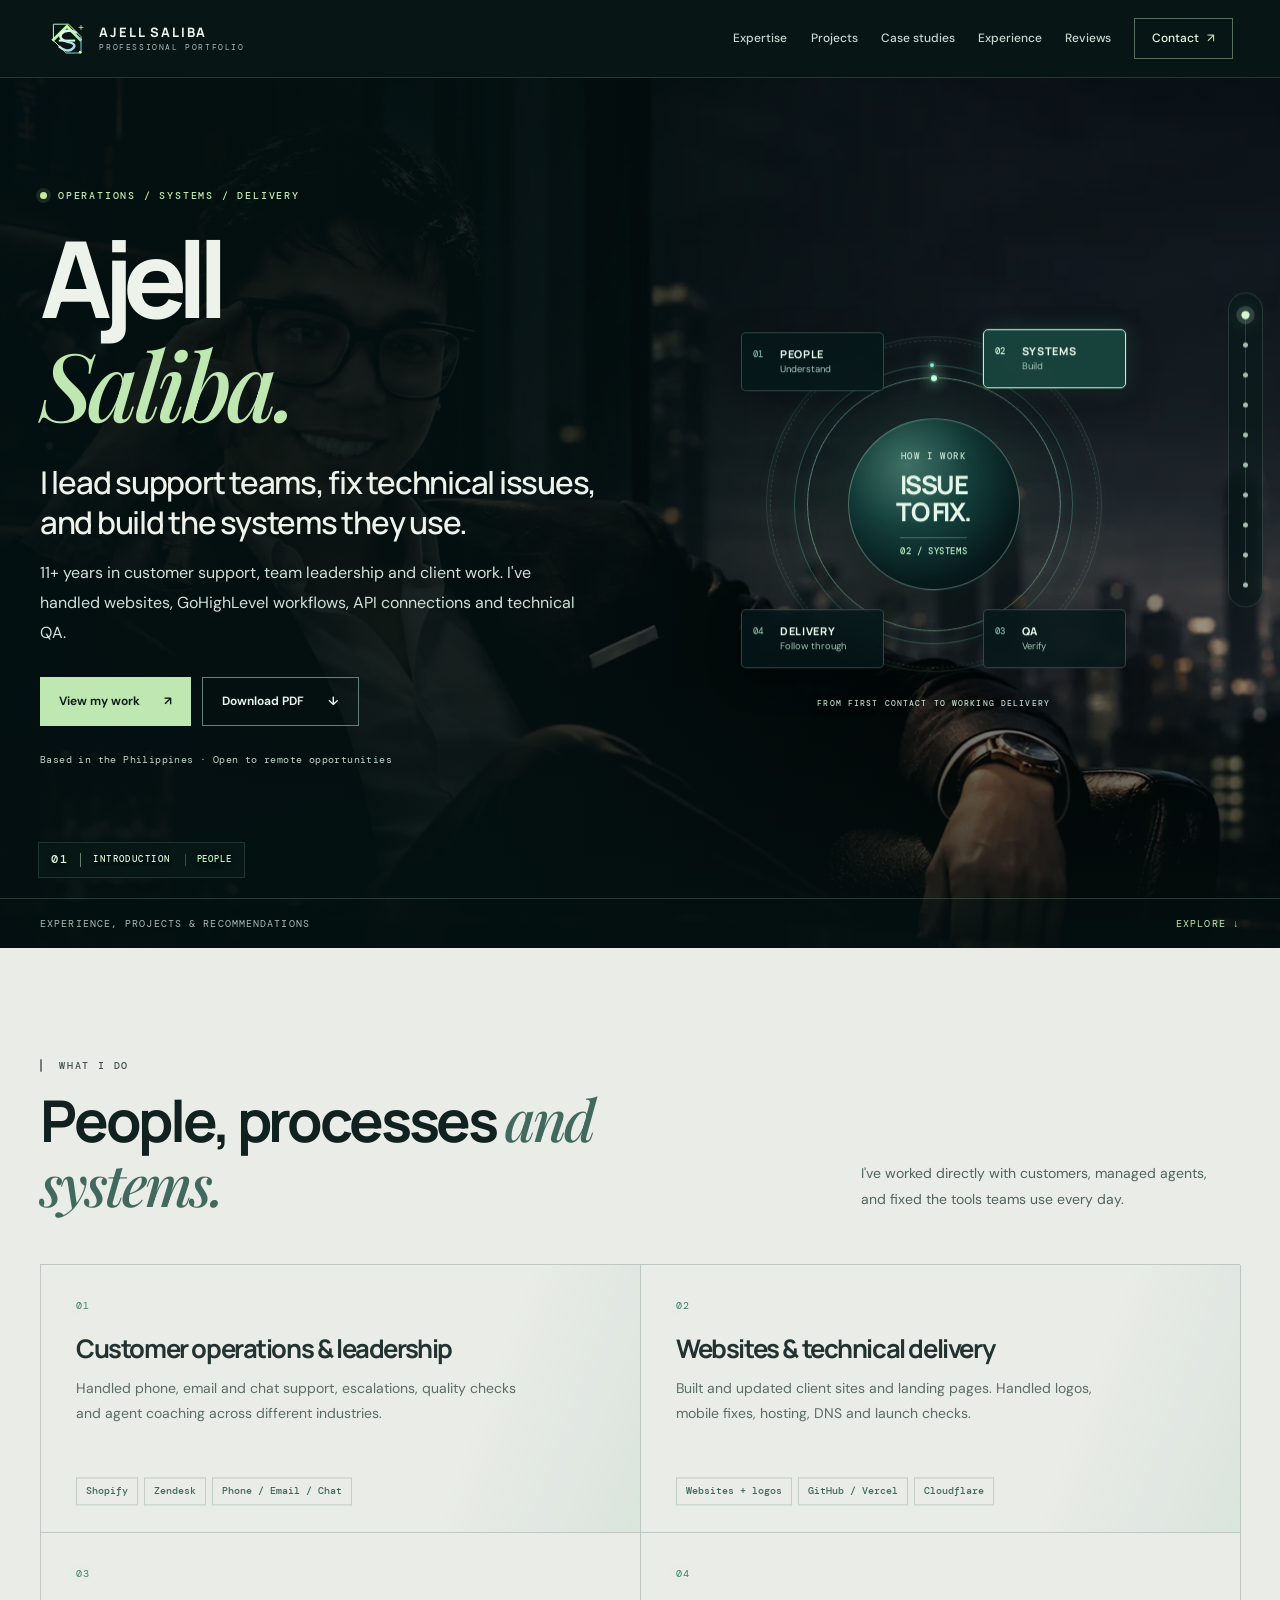
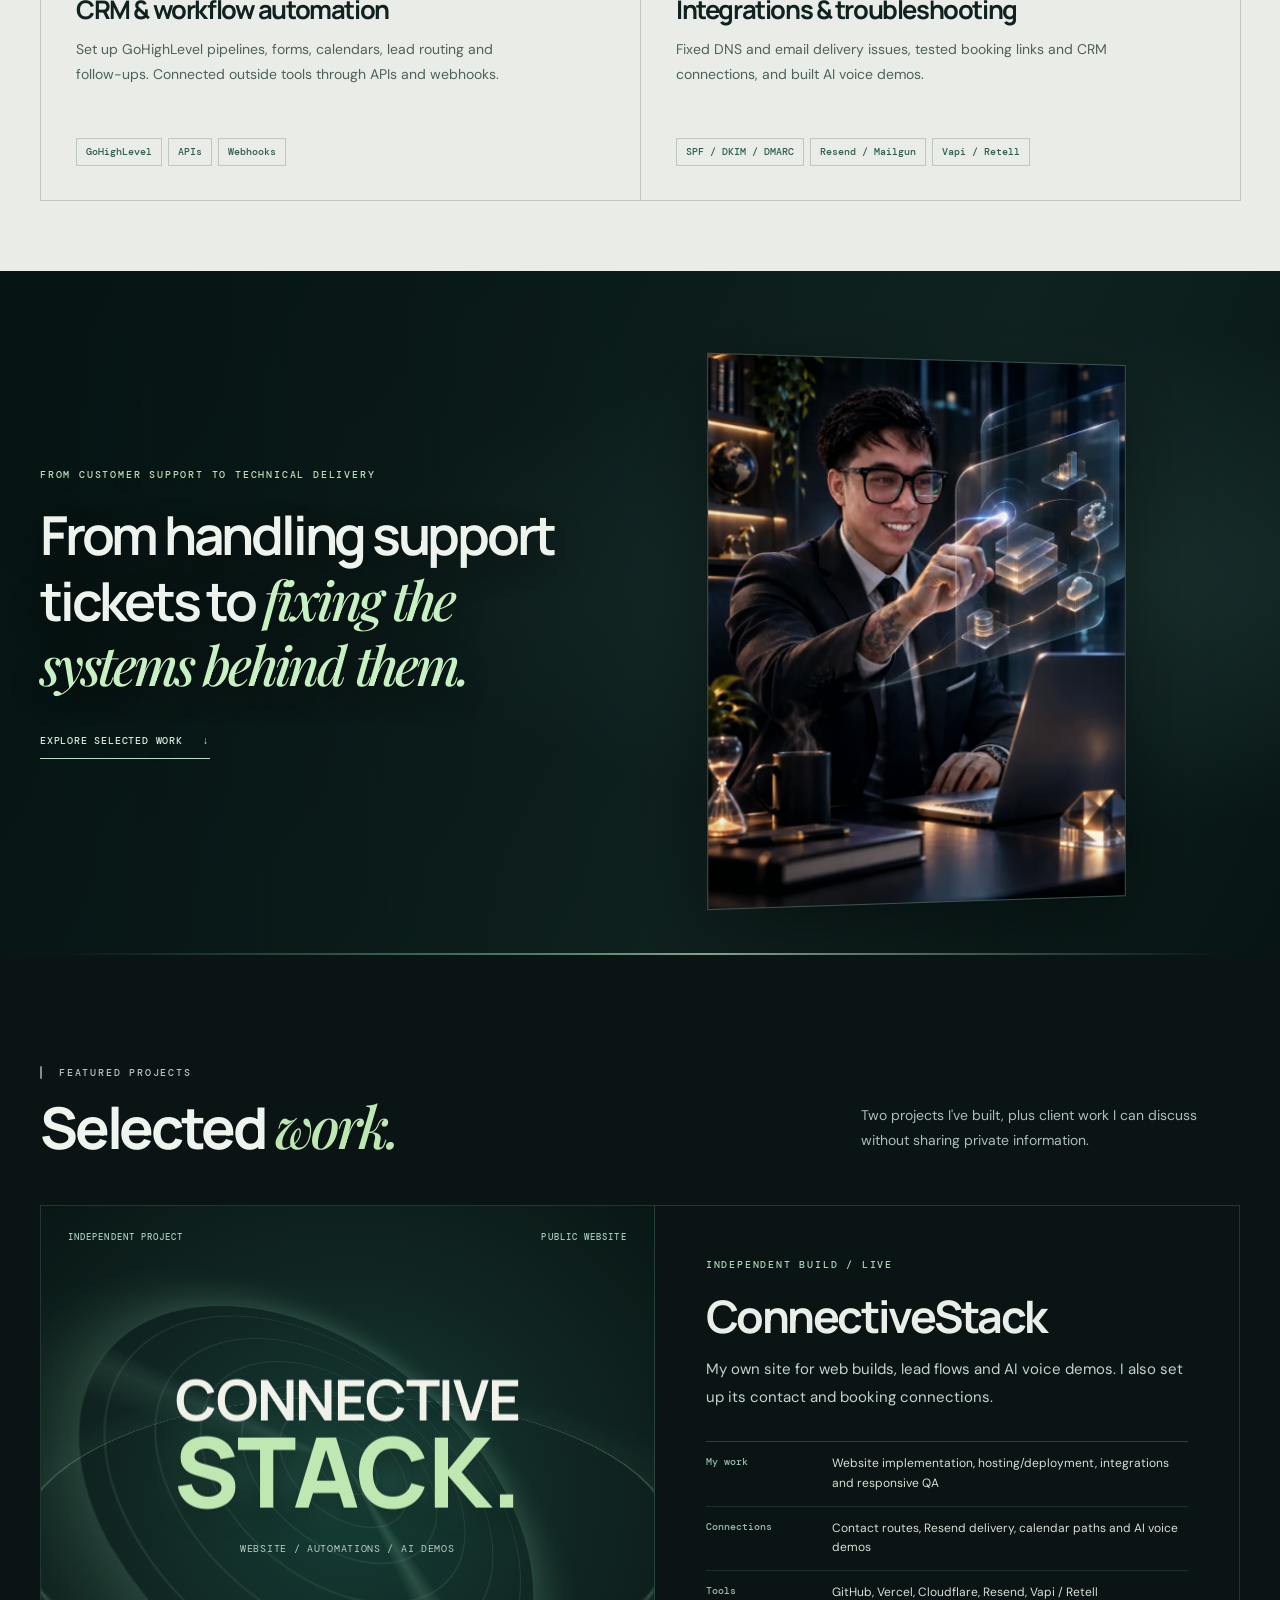
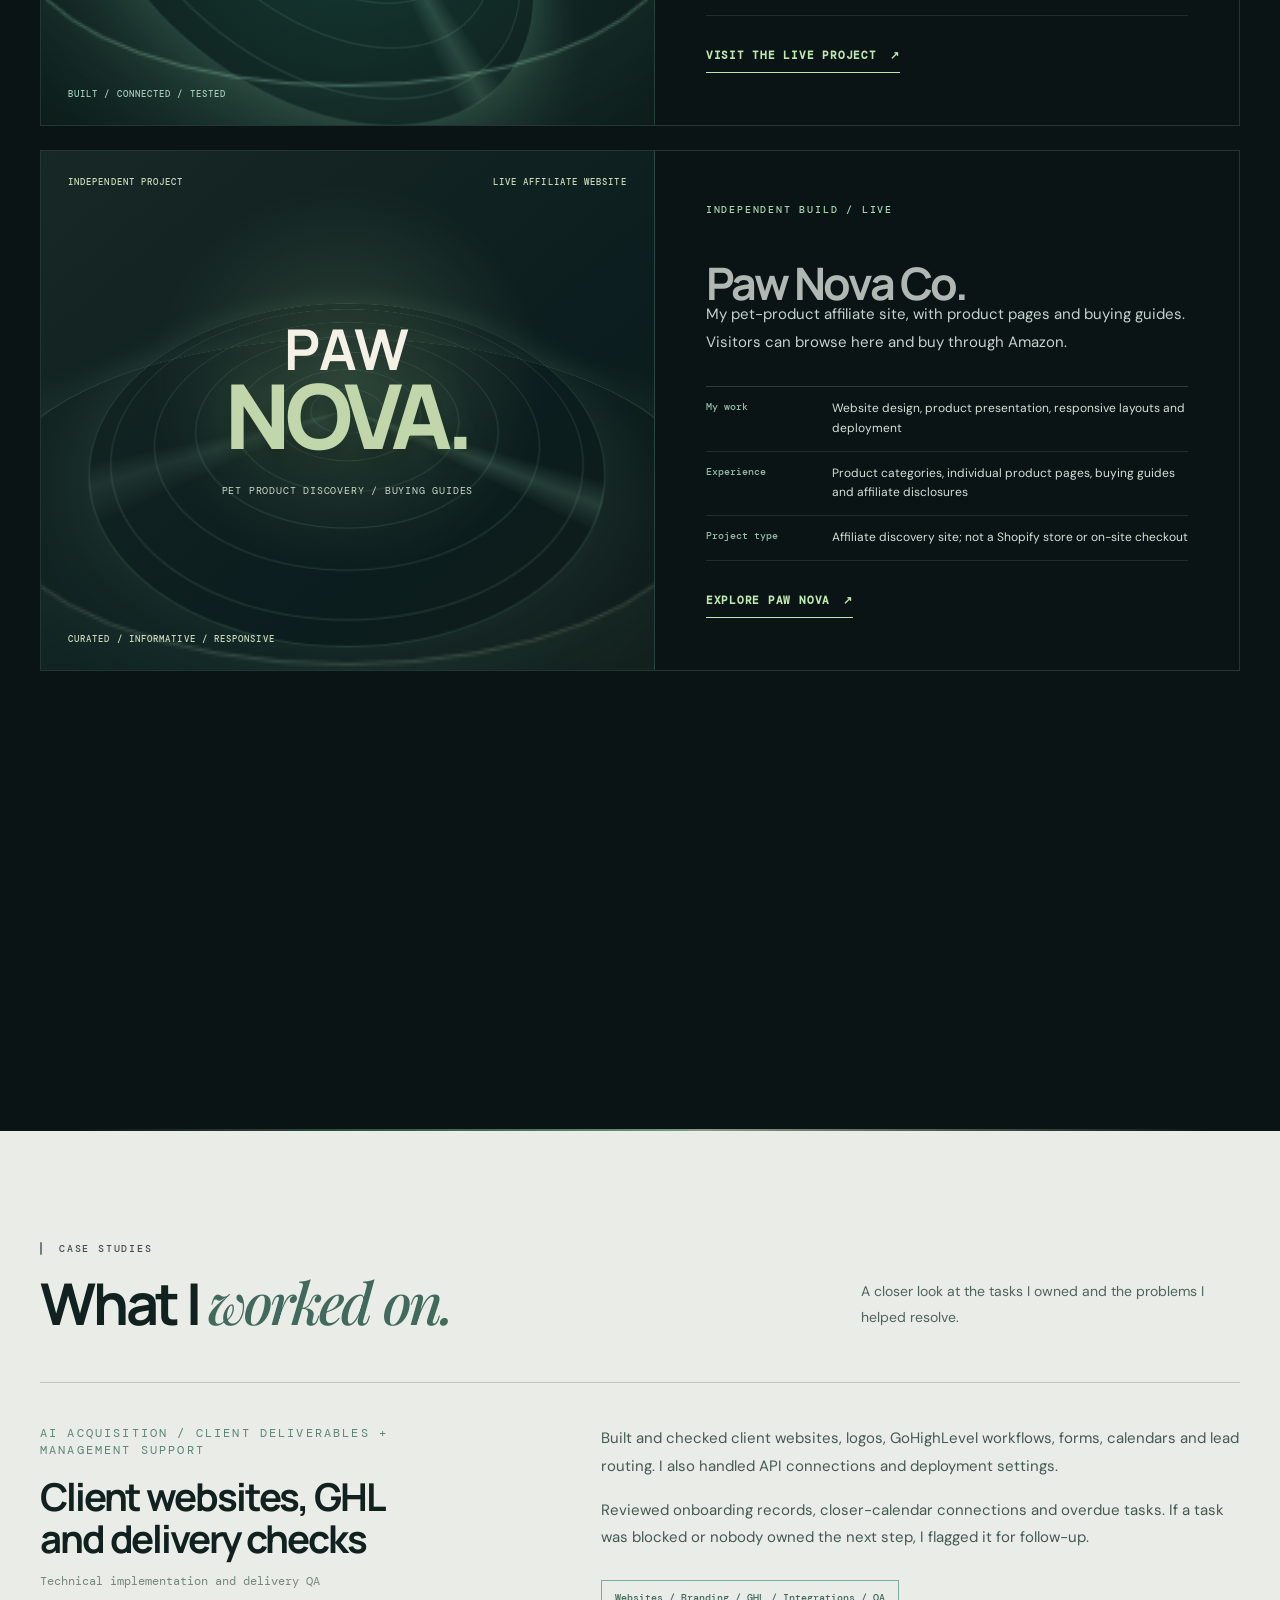
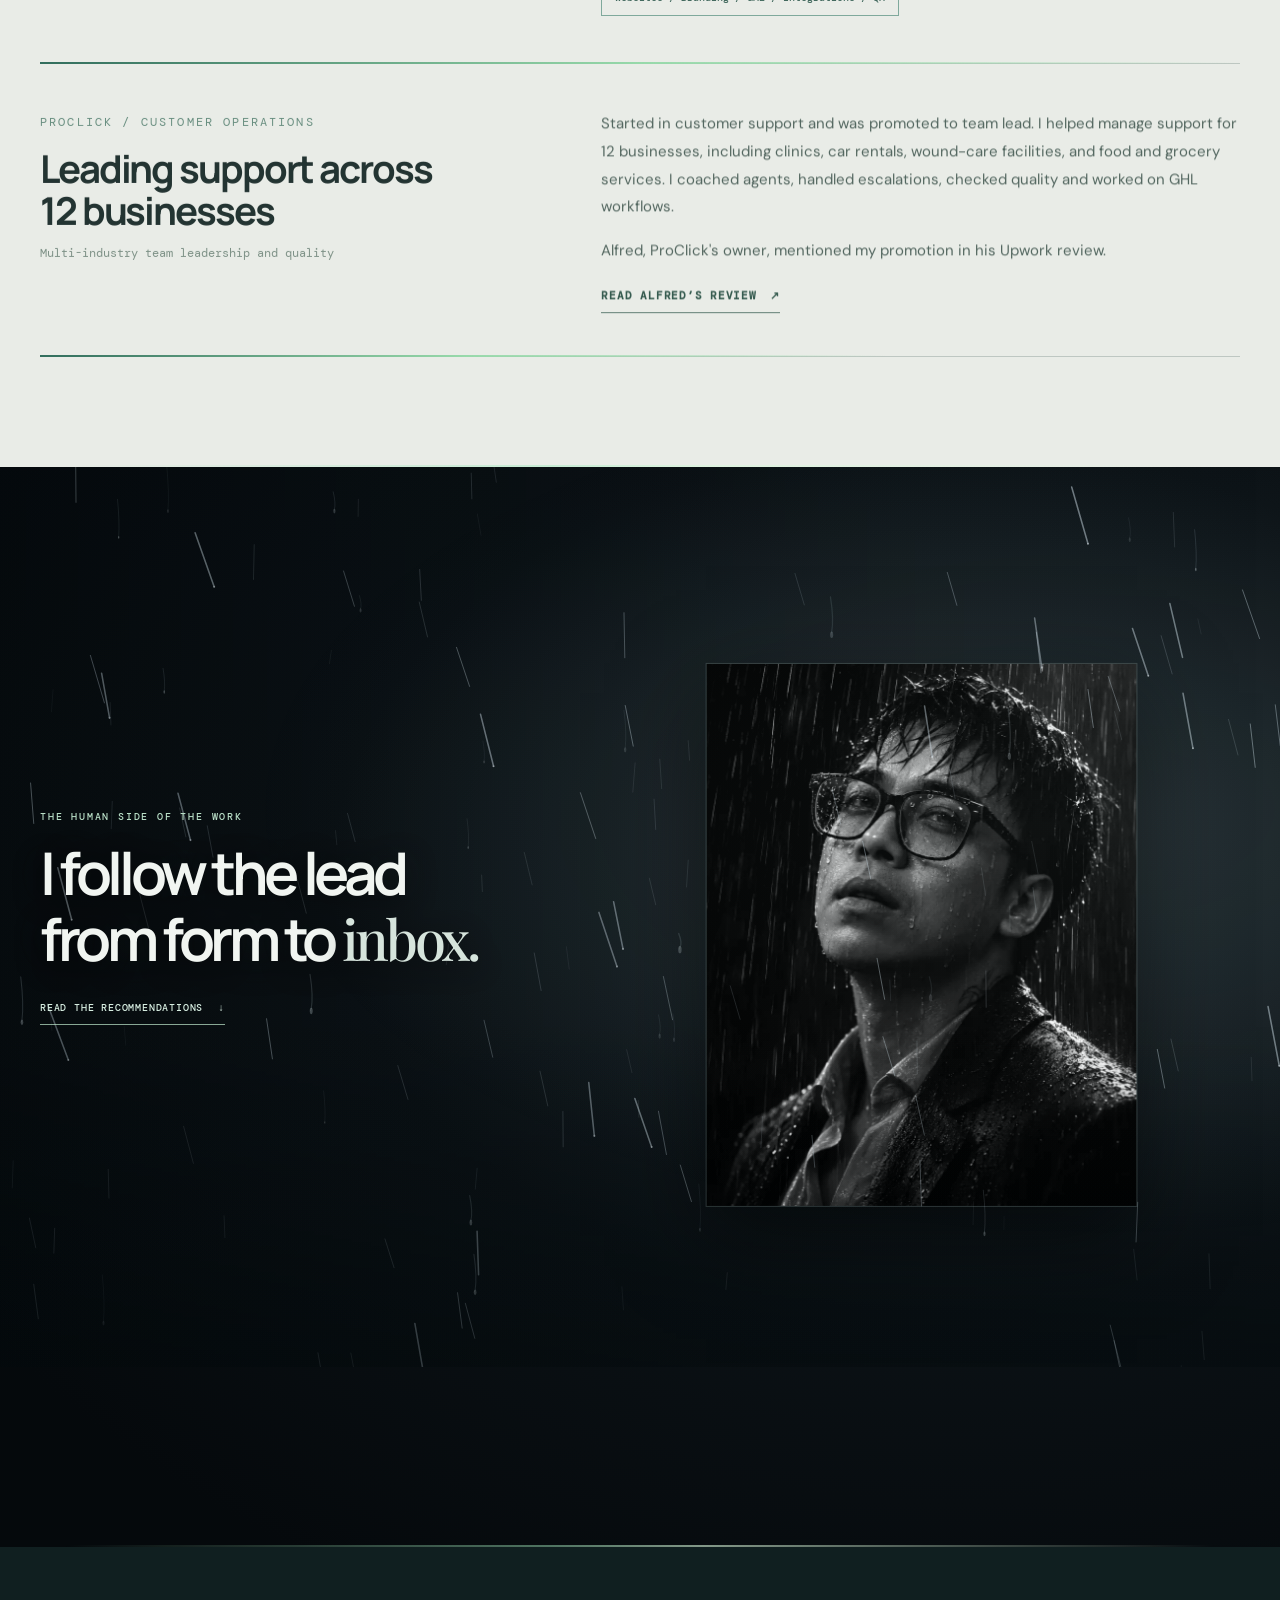
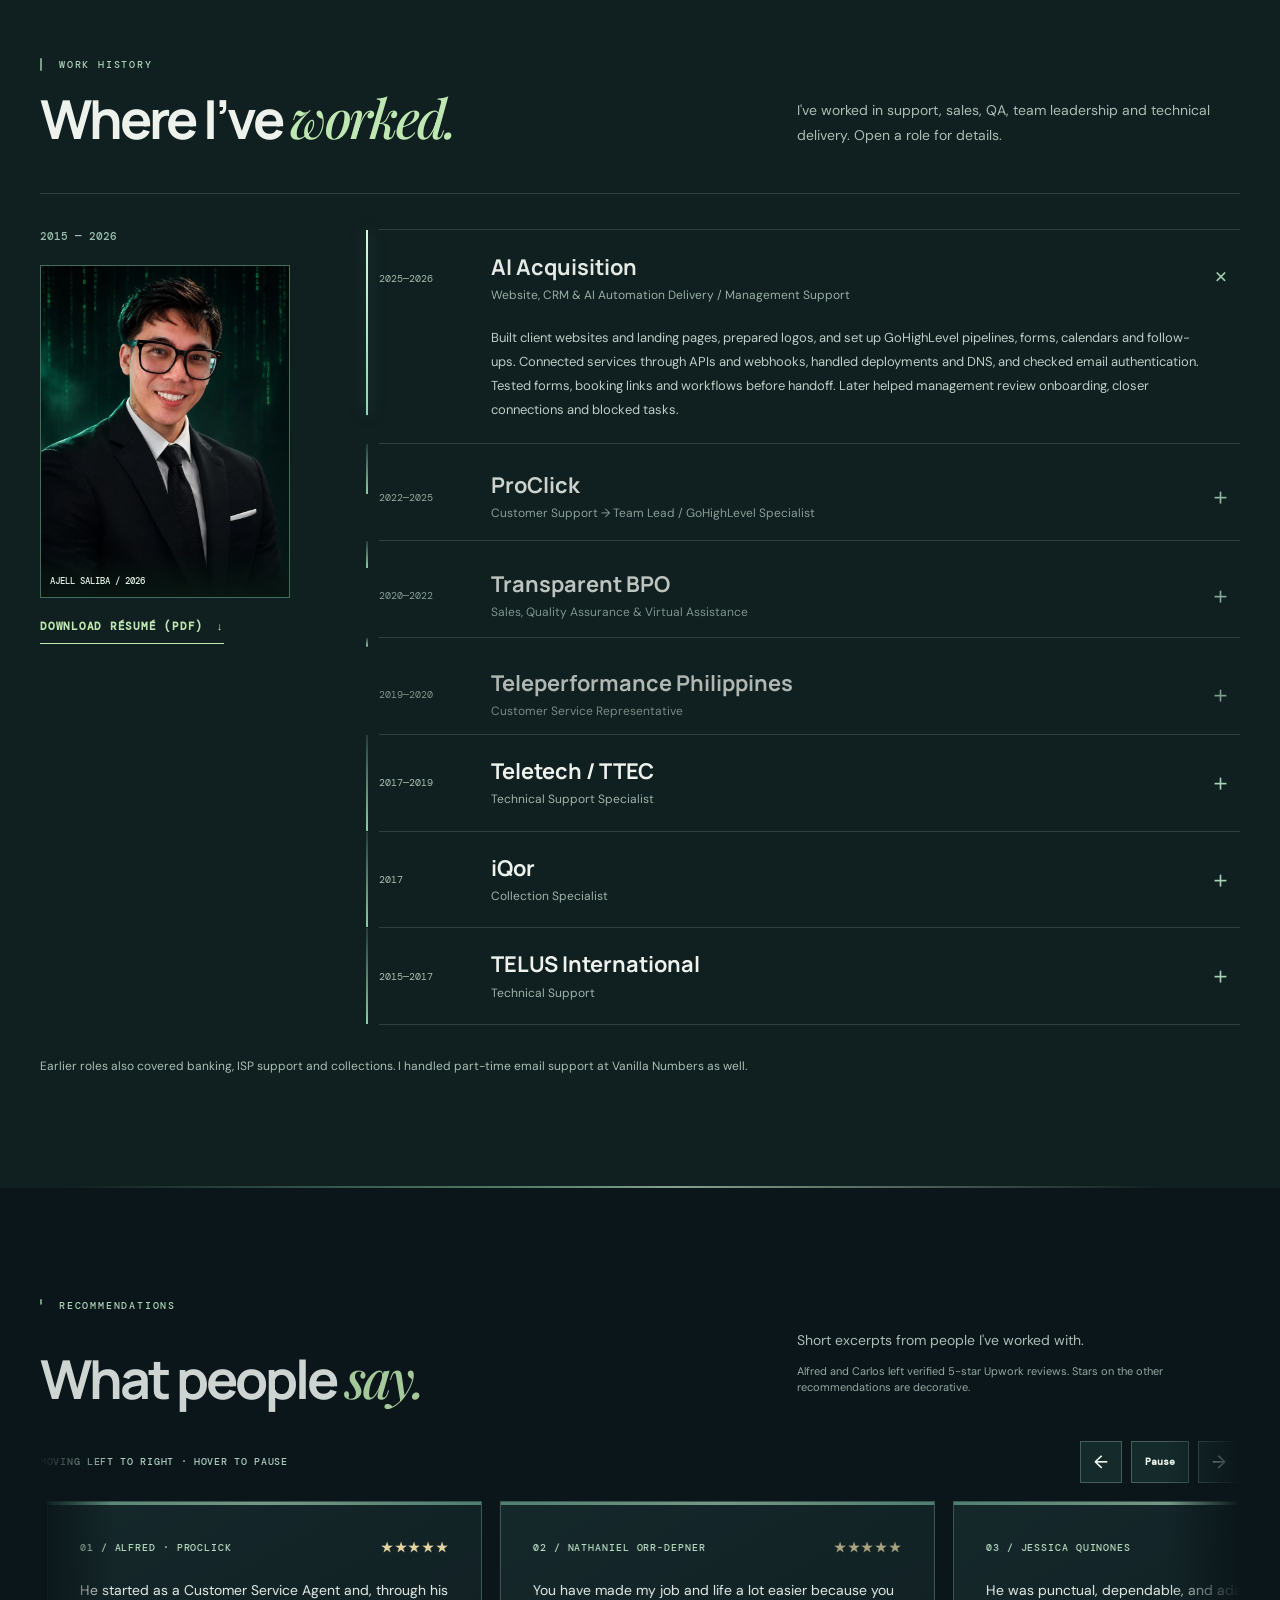
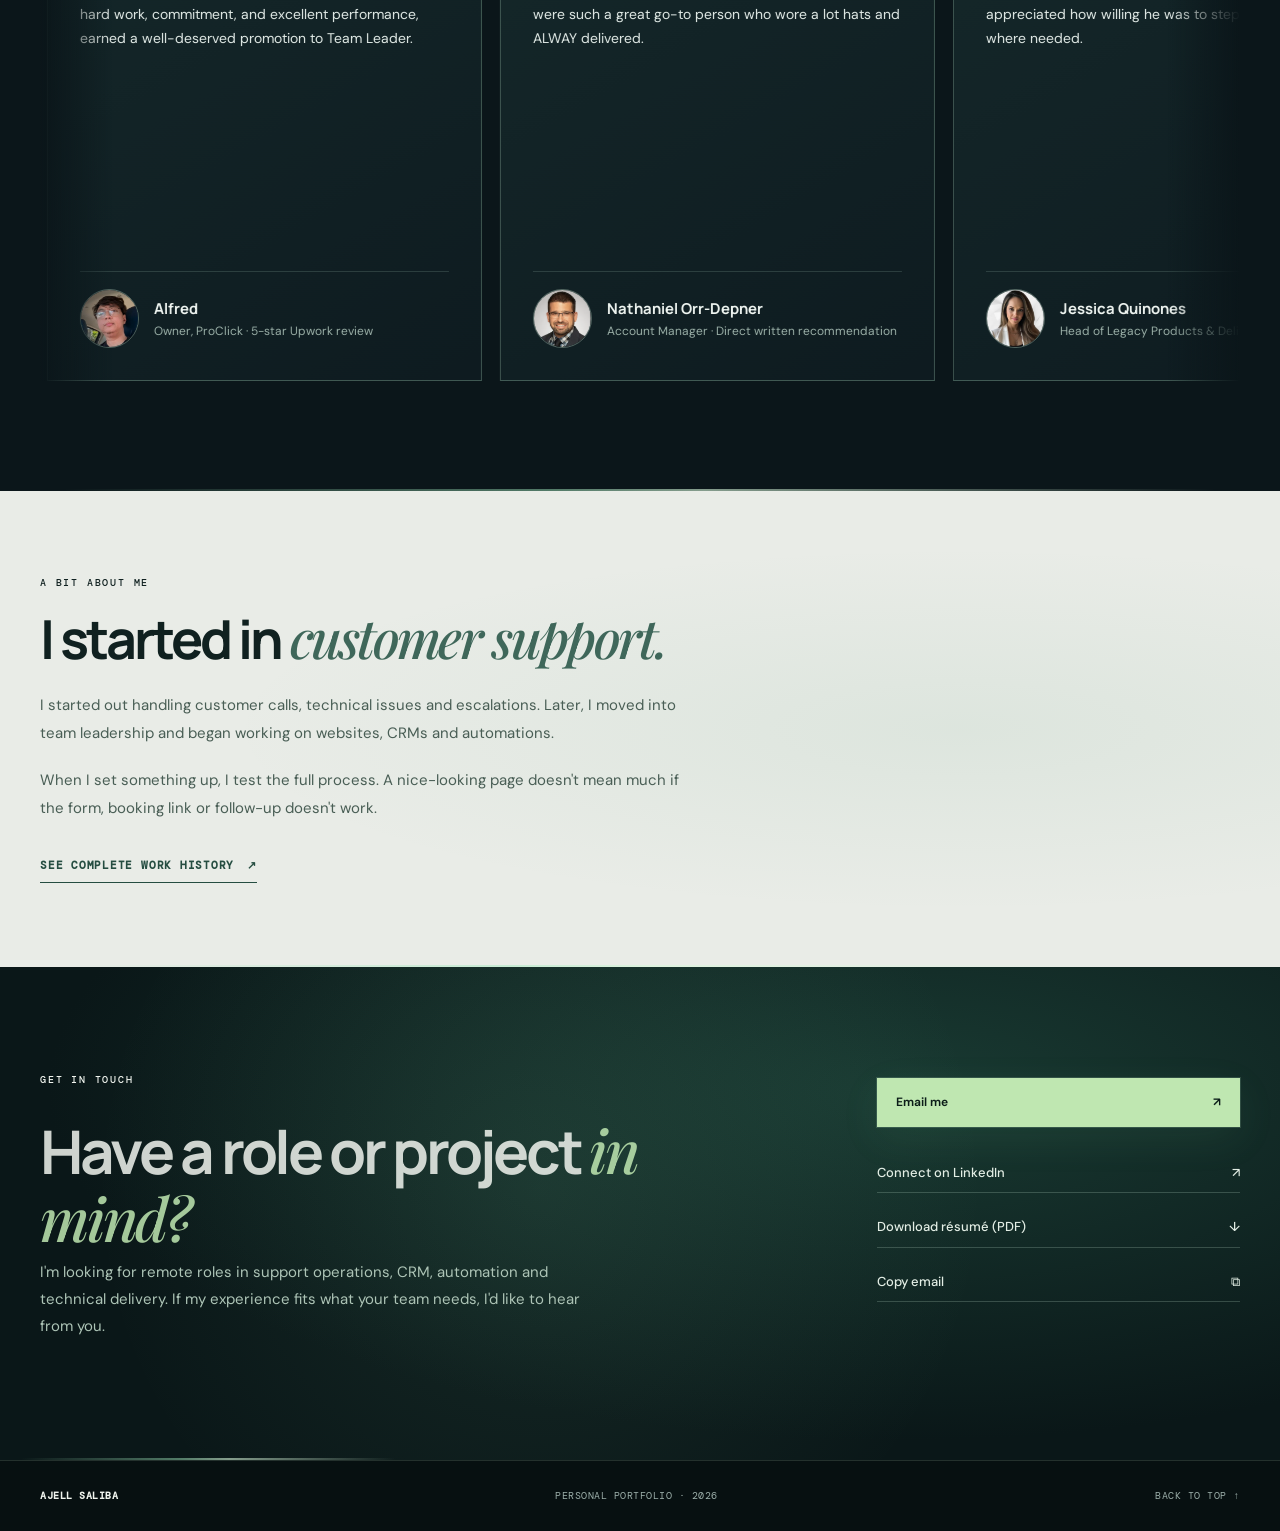
==== index.html @ 24c8ac58 "Mark natural copy update for Cloudflare build verification" ====
<!doctype html>
<html lang="en">
<head>
<meta charset="utf-8">
<meta name="viewport" content="width=device-width,initial-scale=1">
<meta name="theme-color" content="#0a1515">
<meta name="description" content="Ajell Saliba's portfolio: client website and logo deliverables, GoHighLevel workflows, API integrations, technical operations, QA, and support leadership.">
<meta name="author" content="Ajell Saliba">
<meta name="site-release" content="ajell-professional-v36-natural-copy-20261124">
<meta property="og:type" content="website">
<meta property="og:title" content="Ajell Saliba | Operations, Systems & Technical Delivery">
<meta property="og:description" content="Professional work in customer operations, website implementation, CRM integrations and technical delivery.">
<meta property="og:image" content="https://ajellsaliba.services/assets/hero-city.webp">
<meta property="og:url" content="https://ajellsaliba.services/">
<meta name="twitter:card" content="summary_large_image">
<link rel="canonical" href="https://ajellsaliba.services/">
<link rel="icon" href="assets/favicon.svg" type="image/svg+xml">
<link rel="preconnect" href="https://fonts.googleapis.com">
<link rel="preconnect" href="https://fonts.gstatic.com" crossorigin>
<link rel="stylesheet" href="https://fonts.googleapis.com/css2?family=DM+Mono:wght@400;500&family=DM+Sans:wght@400;500;600;700&family=Manrope:wght@400;500;600;700;800&family=Playfair+Display:ital,wght@0,500;0,600;1,500;1,600&display=swap">
<link rel="preload" href="assets/hero-city.webp" as="image" type="image/webp">
<link rel="stylesheet" href="styles-professional-v27.css?v=28">
<link rel="stylesheet" href="cinematic-v29.css?v=31">
<link rel="stylesheet" href="responsive-fidelity-v30.css?v=32">
<link rel="stylesheet" href="scroll-narrative-v33.css?v=34">
<link rel="stylesheet" href="feedback-carousel-v35.css?v=35">
<link rel="stylesheet" href="pawnova-project.css?v=1">
<script src="script-professional-v27.js" defer></script>
<script src="cinematic-v29.js?v=31" defer></script>
<script src="scroll-narrative-v33.js?v=34" defer></script>
<script src="feedback-carousel-v35.js?v=35" defer></script>
<title>Ajell Saliba | Professional Portfolio</title>
</head>
<body>
<a class="skip-link" href="#main">Skip to main content</a>
<header class="site-header" id="top">
  <a class="brand" href="#top" aria-label="Ajell Saliba, back to top"><img src="assets/ajell-mark.svg" width="40" height="40" alt=""><span><strong>AJELL SALIBA</strong><small>PROFESSIONAL PORTFOLIO</small></span></a>
  <nav class="desktop-nav" aria-label="Main navigation"><a href="#expertise">Expertise</a><a href="#selected-work">Projects</a><a href="#case-studies">Case studies</a><a href="#experience">Experience</a><a href="#voices">Reviews</a><a href="#contact" class="nav-contact">Contact <span aria-hidden="true">↗</span></a></nav>
  <button class="menu-toggle" id="menuToggle" type="button" aria-expanded="false" aria-controls="mobileMenu" aria-label="Open navigation"><span></span><span></span></button>
</header>
<nav class="mobile-menu" id="mobileMenu" aria-label="Mobile navigation" hidden><a href="#expertise">Expertise</a><a href="#selected-work">Featured projects</a><a href="#case-studies">Case studies</a><a href="#experience">Work experience</a><a href="#voices">Recommendations</a><a href="#about">About me</a><a href="#contact">Contact</a></nav>
<main id="main">
  <section class="hero" id="home" aria-labelledby="homeTitle"><div class="hero-grid container">
    <div class="hero-copy"><p class="eyebrow hero-kicker"><span class="signal-dot" aria-hidden="true"></span> OPERATIONS / SYSTEMS / DELIVERY</p><h1 id="homeTitle">Ajell <em>Saliba.</em></h1><p class="hero-lead">I lead support teams, fix technical issues, and build the systems they use.</p><p class="hero-description">11+ years in customer support, team leadership and client work. I've handled websites, GoHighLevel workflows, API connections and technical QA.</p><div class="hero-actions"><a class="button button-primary" href="#selected-work">View my work <span aria-hidden="true">↗</span></a><a class="button button-quiet" href="Ajell-Saliba-Resume.pdf" download="Ajell-Saliba-Resume.pdf" type="application/pdf" aria-label="Download Ajell Saliba résumé as PDF">Download PDF <span aria-hidden="true">↓</span></a></div><p class="hero-footnote">Based in the Philippines · Open to remote opportunities</p></div>
    <div class="hero-city-photo" aria-hidden="true"><img src="assets/hero-city.webp" width="1578" height="888" alt="" fetchpriority="high" decoding="async"></div>
  </div><div class="hero-bottom"><div class="container"><span>EXPERIENCE, PROJECTS & RECOMMENDATIONS</span><a href="#expertise">EXPLORE <span aria-hidden="true">↓</span></a></div></div></section>

  <section class="expertise section-pad surface-light" id="expertise" aria-labelledby="expertiseTitle"><div class="container">
    <header class="section-heading reveal"><p class="eyebrow">WHAT I DO</p><div class="section-heading-grid"><h2 id="expertiseTitle">People, processes <em>and systems.</em></h2><p>I've worked directly with customers, managed agents, and fixed the tools teams use every day.</p></div></header>
    <div class="expertise-grid">
      <article class="expertise-item reveal"><span class="item-no">01</span><h3>Customer operations & leadership</h3><p>Handled phone, email and chat support, escalations, quality checks and agent coaching across different industries.</p><div class="skill-tags"><span>Shopify</span><span>Zendesk</span><span>Phone / Email / Chat</span></div></article>
      <article class="expertise-item reveal"><span class="item-no">02</span><h3>Websites & technical delivery</h3><p>Built and updated client sites and landing pages. Handled logos, mobile fixes, hosting, DNS and launch checks.</p><div class="skill-tags"><span>Websites + logos</span><span>GitHub / Vercel</span><span>Cloudflare</span></div></article>
      <article class="expertise-item reveal"><span class="item-no">03</span><h3>CRM & workflow automation</h3><p>Set up GoHighLevel pipelines, forms, calendars, lead routing and follow-ups. Connected outside tools through APIs and webhooks.</p><div class="skill-tags"><span>GoHighLevel</span><span>APIs</span><span>Webhooks</span></div></article>
      <article class="expertise-item reveal"><span class="item-no">04</span><h3>Integrations & troubleshooting</h3><p>Fixed DNS and email delivery issues, tested booking links and CRM connections, and built AI voice demos.</p><div class="skill-tags"><span>SPF / DKIM / DMARC</span><span>Resend / Mailgun</span><span>Vapi / Retell</span></div></article>
    </div>
  </div></section>

  <section class="systems-photo-sequence" id="systems-bridge" aria-label="Personal portrait connecting support and systems work">
    <div class="systems-photo-image" aria-hidden="true"><img src="assets/systems-touch.webp" width="880" height="1100" alt="" loading="lazy" decoding="async"></div>
    <div class="container systems-photo-copy"><p class="eyebrow">FROM CUSTOMER SUPPORT TO TECHNICAL DELIVERY</p><p>From handling support tickets to <em>fixing the systems behind them.</em></p><a href="#selected-work">EXPLORE SELECTED WORK <span aria-hidden="true">↓</span></a></div>
  </section>

  <section class="projects section-pad surface-dark" id="selected-work" aria-labelledby="projectsTitle"><div class="container">
    <header class="section-heading reveal"><p class="eyebrow">FEATURED PROJECTS</p><div class="section-heading-grid"><h2 id="projectsTitle">Selected <em>work.</em></h2><p>Two projects I've built, plus client work I can discuss without sharing private information.</p></div></header>
    <div class="project-stack">
      <article class="featured-project featured-project-main reveal">
        <div class="project-art"><div class="project-art-top"><span>INDEPENDENT PROJECT</span><span>PUBLIC WEBSITE</span></div><div class="project-typography"><span>CONNECTIVE</span><strong>STACK.</strong><small>WEBSITE / AUTOMATIONS / AI DEMOS</small></div><div class="project-art-footer">BUILT / CONNECTED / TESTED</div></div>
        <div class="project-copy"><p class="eyebrow">INDEPENDENT BUILD / LIVE</p><h3>ConnectiveStack</h3><p>My own site for web builds, lead flows and AI voice demos. I also set up its contact and booking connections.</p><dl class="project-facts"><div><dt>My work</dt><dd>Website implementation, hosting/deployment, integrations and responsive QA</dd></div><div><dt>Connections</dt><dd>Contact routes, Resend delivery, calendar paths and AI voice demos</dd></div><div><dt>Tools</dt><dd>GitHub, Vercel, Cloudflare, Resend, Vapi / Retell</dd></div></dl><a class="text-link" href="https://connectivestack.com/" target="_blank" rel="noopener noreferrer">Visit the live project <span aria-hidden="true">↗</span></a></div>
      </article>
      <article class="featured-project featured-project-main featured-project-pawnova reveal">
        <div class="project-art project-art-pawnova">
          <div class="project-art-top"><span>INDEPENDENT PROJECT</span><span>LIVE AFFILIATE WEBSITE</span></div>
          <div class="project-typography"><span>PAW</span><strong>NOVA.</strong><small>PET PRODUCT DISCOVERY / BUYING GUIDES</small></div>
          <div class="project-art-footer">CURATED / INFORMATIVE / RESPONSIVE</div>
        </div>
        <div class="project-copy">
          <p class="eyebrow">INDEPENDENT BUILD / LIVE</p>
          <h3>Paw Nova Co.</h3>
          <p>My pet-product affiliate site, with product pages and buying guides. Visitors can browse here and buy through Amazon.</p>
          <dl class="project-facts">
            <div><dt>My work</dt><dd>Website design, product presentation, responsive layouts and deployment</dd></div>
            <div><dt>Experience</dt><dd>Product categories, individual product pages, buying guides and affiliate disclosures</dd></div>
            <div><dt>Project type</dt><dd>Affiliate discovery site; not a Shopify store or on-site checkout</dd></div>
          </dl>
          <a class="text-link" href="https://www.pawnovaco.com/" target="_blank" rel="noopener noreferrer">Explore Paw Nova <span aria-hidden="true">↗</span></a>
        </div>
      </article>
      <article class="featured-project featured-project-secondary reveal"><div class="secondary-project-copy"><p class="eyebrow">CLIENT DELIVERY / PRIVATE WORK</p><h3>Websites, workflows <em>& integrations.</em></h3><p>At AI Acquisition, I worked on client websites, logos, GoHighLevel forms and workflows, booking calendars, API connections and domain setup.</p><p class="project-outcome">Before handoff, I checked mobile layouts, form submissions, lead routing, booking links and email delivery. Client accounts remain private.</p></div><div class="secondary-project-aside"><p>IMPLEMENTATION AREAS</p><ul><li>Sites + logos</li><li>CRM + GHL workflows</li><li>APIs + webhooks</li><li>DNS + email</li><li>Delivery QA</li></ul></div></article>
    </div>
  </div></section>

  <section class="case-studies section-pad surface-light" id="case-studies" aria-labelledby="casesTitle"><div class="container">
    <header class="section-heading reveal"><p class="eyebrow">CASE STUDIES</p><div class="section-heading-grid"><h2 id="casesTitle">What I <em>worked on.</em></h2><p>A closer look at the tasks I owned and the problems I helped resolve.</p></div></header>
    <div class="case-list">
      <article class="case-row reveal"><div class="case-title"><p class="eyebrow">AI ACQUISITION / CLIENT DELIVERABLES + MANAGEMENT SUPPORT</p><h3>Client websites, GHL and delivery checks</h3><p>Technical implementation and delivery QA</p></div><div class="case-detail"><p>Built and checked client websites, logos, GoHighLevel workflows, forms, calendars and lead routing. I also handled API connections and deployment settings.</p><p>Reviewed onboarding records, closer-calendar connections and overdue tasks. If a task was blocked or nobody owned the next step, I flagged it for follow-up.</p><span class="case-tag">Websites / Branding / GHL / Integrations / QA</span></div></article>
      <article class="case-row reveal"><div class="case-title"><p class="eyebrow">PROCLICK / CUSTOMER OPERATIONS</p><h3>Leading support across 12 businesses</h3><p>Multi-industry team leadership and quality</p></div><div class="case-detail"><p>Started in customer support and was promoted to team lead. I helped manage support for 12 businesses, including clinics, car rentals, wound-care facilities, and food and grocery services. I coached agents, handled escalations, checked quality and worked on GHL workflows.</p><p>Alfred, ProClick's owner, mentioned my promotion in his Upwork review.</p><a class="text-link dark-link" href="#voices">Read Alfred’s review <span aria-hidden="true">↗</span></a></div></article>
    </div>
  </div></section>

  <section class="noir-track editorial-rain" id="rain-scene" aria-label="Cinematic black-and-white portrait with animated rainfall">
    <div class="noir-sticky">
      <div class="noir-image" aria-hidden="true"><img src="assets/rain-editorial.webp" width="880" height="1100" alt="" loading="lazy" decoding="async"></div>
      <div class="noir-weather" aria-hidden="true"><canvas id="noirRainCanvas" class="noir-rain-canvas"></canvas></div>
      <div class="container rain-scene-copy"><span class="eyebrow">THE HUMAN SIDE OF THE WORK</span><p>I follow the lead<br>from form to <em>inbox.</em></p><a class="rain-scene-link" href="#voices">READ THE RECOMMENDATIONS <span aria-hidden="true">↓</span></a></div>
    </div>
  </section>

  <section class="experience section-pad" id="experience" aria-labelledby="experienceTitle"><div class="container"><header class="section-opening"><span class="eyebrow">WORK HISTORY</span><div class="opening-line"><h2 id="experienceTitle">Where I’ve <em>worked.</em></h2><p>I've worked in support, sales, QA, team leadership and technical delivery. Open a role for details.</p></div></header>
      <div class="experience-shell"><div class="experience-aside"><span>2015 — 2026</span><figure class="experience-portrait"><img src="assets/ajell-executive-portrait.webp" width="780" height="1040" loading="lazy" decoding="async" alt="Ajell Saliba in a black suit with short dark hair, smiling against a green digital-code background"><figcaption>AJELL SALIBA / 2026</figcaption></figure><a class="text-link" href="Ajell-Saliba-Resume.pdf" download="Ajell-Saliba-Resume.pdf" type="application/pdf">DOWNLOAD RÉSUMÉ (PDF) <span aria-hidden="true">↓</span></a></div><div class="experience-list">
        <details class="experience-item" open><summary><span class="exp-date">2025—2026</span><span class="exp-role"><strong>AI Acquisition</strong><small>Website, CRM & AI Automation Delivery / Management Support</small></span><span class="exp-plus">+</span></summary><div class="exp-body"><p>Built client websites and landing pages, prepared logos, and set up GoHighLevel pipelines, forms, calendars and follow-ups. Connected services through APIs and webhooks, handled deployments and DNS, and checked email authentication. Tested forms, booking links and workflows before handoff. Later helped management review onboarding, closer connections and blocked tasks.</p></div></details>
        <details class="experience-item"><summary><span class="exp-date">2022—2025</span><span class="exp-role"><strong>ProClick</strong><small>Customer Support → Team Lead / GoHighLevel Specialist</small></span><span class="exp-plus">+</span></summary><div class="exp-body"><p>Promoted from customer support to team lead. Helped run support for 12 businesses, coached agents, handled escalations and reviewed quality. Used Shopify, Amazon and Zendesk for e-commerce cases, and configured GoHighLevel funnels, pipelines, calendars and follow-ups.</p></div></details>
        <details class="experience-item"><summary><span class="exp-date">2020—2022</span><span class="exp-role"><strong>Transparent BPO</strong><small>Sales, Quality Assurance & Virtual Assistance</small></span><span class="exp-plus">+</span></summary><div class="exp-body"><p>Handled outbound sales, cold calls, healthcare-related outreach, CRM updates and QA reviews.</p></div></details>
        <details class="experience-item"><summary><span class="exp-date">2019—2020</span><span class="exp-role"><strong>Teleperformance Philippines</strong><small>Customer Service Representative</small></span><span class="exp-plus">+</span></summary><div class="exp-body"><p>Handled customer inquiries, escalations, follow-ups and case documentation.</p></div></details>
        <details class="experience-item"><summary><span class="exp-date">2017—2019</span><span class="exp-role"><strong>Teletech / TTEC</strong><small>Technical Support Specialist</small></span><span class="exp-plus">+</span></summary><div class="exp-body"><p>Troubleshot internet and service issues, guided customers through fixes and documented escalations.</p></div></details>
        <details class="experience-item"><summary><span class="exp-date">2017</span><span class="exp-role"><strong>iQor</strong><small>Collection Specialist</small></span><span class="exp-plus">+</span></summary><div class="exp-body"><p>Handled account verification, collections calls, payment follow-ups and case notes.</p></div></details>
        <details class="experience-item"><summary><span class="exp-date">2015—2017</span><span class="exp-role"><strong>TELUS International</strong><small>Technical Support</small></span><span class="exp-plus">+</span></summary><div class="exp-body"><p>Provided frontline technical support, troubleshooting and customer follow-ups.</p></div></details>
      </div></div>
      <p class="experience-note">Earlier roles also covered banking, ISP support and collections. I handled part-time email support at Vanilla Numbers as well.</p>
    </div></section>
  <section class="voices-section section-pad" id="voices" aria-labelledby="voicesTitle"><div class="container"><header class="section-opening"><span class="eyebrow">RECOMMENDATIONS</span><div class="opening-line"><h2 id="voicesTitle">What people <em>say.</em></h2><p>Short excerpts from people I've worked with.<span class="voice-rating-note">Alfred and Carlos left verified 5-star Upwork reviews. Stars on the other recommendations are decorative.</span></p></div></header>
      <div class="voices-marquee">
        <div class="voices-marquee-controls" aria-label="Feedback carousel controls">
          <span class="voices-marquee-hint">MOVING LEFT TO RIGHT · HOVER TO PAUSE</span>
          <button class="voices-prev" type="button" aria-label="Move feedback left">←</button>
          <button class="voices-toggle" type="button" aria-label="Pause feedback movement">Pause</button>
          <button class="voices-next" type="button" aria-label="Move feedback right">→</button>
        </div>
        <div class="voices-marquee-viewport" tabindex="0" role="region" aria-label="Reviews moving right. Hover or focus to pause, use arrow keys or controls to navigate.">
          <div class="voices-marquee-track">
      <div class="voices-grid">
        <article class="voice voice-feature" data-reveal><div class="voice-top"><span>01 / ALFRED · PROCLICK</span><span class="voice-stars" aria-label="Five out of five stars">★★★★★</span></div><span class="quote-glyph" aria-hidden="true">“</span><blockquote><p>He started as a Customer Service Agent and, through his hard work, commitment, and excellent performance, earned a well-deserved promotion to Team Leader.</p></blockquote><div class="voice-person"><img src="assets/review-alfred.webp" loading="lazy" decoding="async" width="112" height="112" alt="Alfred"><div><strong>Alfred</strong><small>Owner, ProClick · 5-star Upwork review</small></div></div></article>
        <article class="voice" data-reveal><div class="voice-top"><span>02 / NATHANIEL ORR-DEPNER</span><span class="voice-stars voice-stars-decorative" aria-hidden="true" title="Decorative stars, not a numerical rating">★★★★★</span></div><blockquote>You have made my job and life a lot easier because you were such a great go-to person who wore a lot hats and ALWAY delivered.</blockquote><div class="voice-person"><img src="assets/review-nathaniel.webp" loading="lazy" decoding="async" width="112" height="112" alt="Nathaniel Orr-Depner"><div><strong>Nathaniel Orr-Depner</strong><small>Account Manager · Direct written recommendation</small></div></div></article>
        <article class="voice" data-reveal><div class="voice-top"><span>03 / JESSICA QUINONES</span><span class="voice-stars voice-stars-decorative" aria-hidden="true" title="Decorative stars, not a numerical rating">★★★★★</span></div><blockquote>He was punctual, dependable, and adaptable, and I appreciated how willing he was to step in and help where needed.</blockquote><div class="voice-person"><img src="assets/review-jessica.webp" loading="lazy" decoding="async" width="112" height="112" alt="Jessica Quinones"><div><strong>Jessica Quinones</strong><small>Head of Legacy Products &amp; Delivery</small></div></div></article>
        <article class="voice voice-carlos" data-reveal><div class="voice-top"><span>04 / CARLOS FURCAL</span><span class="voice-stars" aria-label="Five out of five stars">★★★★★</span></div><blockquote>The beeeest!!!</blockquote><div class="voice-person"><img src="assets/review-carlos.webp" loading="lazy" decoding="async" width="112" height="112" alt="Carlos Furcal"><div><strong>Carlos Furcal</strong><small>5-star Upwork review</small></div></div></article>
        <article class="voice voice-reference" data-reveal><div class="voice-top"><span>05 / PROFESSIONAL RECOMMENDATION</span><span class="voice-stars voice-stars-decorative" aria-hidden="true" title="Decorative stars, not a numerical rating">★★★★★</span></div><blockquote class="nathan-quote"><p>What I appreciated about Ajell was his ability to identify problems, investigate what was causing them, and focus on getting things resolved.</p></blockquote><div class="voice-person"><img src="assets/review-nathan.webp" loading="lazy" decoding="async" width="112" height="112" alt="Nathan Justice"><div><strong>Nathan Justice</strong><small>Senior Account Manager · AI Acquisition</small><small class="reference-permission">Shared with permission</small></div></div></article>
      </div>
          </div>
        </div>
      </div>
    </div></section>

  <section class="about-section section-pad surface-light" id="about" aria-labelledby="aboutTitle"><div class="container about-layout">
    <div class="about-text reveal"><p class="eyebrow">A BIT ABOUT ME</p><h2 id="aboutTitle">I started in <em>customer support.</em></h2><p>I started out handling customer calls, technical issues and escalations. Later, I moved into team leadership and began working on websites, CRMs and automations.</p><p>When I set something up, I test the full process. A nice-looking page doesn't mean much if the form, booking link or follow-up doesn't work.</p><a class="text-link dark-link" href="resume.html">See complete work history <span aria-hidden="true">↗</span></a></div>
    
  </div></section>

  <section class="contact-section section-pad surface-dark" id="contact" aria-labelledby="contactTitle"><div class="container contact-layout"><div><p class="eyebrow">GET IN TOUCH</p><h2 id="contactTitle">Have a role or project <em>in mind?</em></h2><p>I'm looking for remote roles in support operations, CRM, automation and technical delivery. If my experience fits what your team needs, I'd like to hear from you.</p></div><div class="contact-actions"><a class="button button-primary" href="mailto:ajellsaliba@gmail.com?subject=Hello%20Ajell">Email me <span aria-hidden="true">↗</span></a><a href="https://www.linkedin.com/in/ajellsaliba/" target="_blank" rel="noopener noreferrer">Connect on LinkedIn <span aria-hidden="true">↗</span></a><a href="Ajell-Saliba-Resume.pdf" download="Ajell-Saliba-Resume.pdf" type="application/pdf">Download résumé (PDF) <span aria-hidden="true">↓</span></a><button type="button" id="copyEmail">Copy email <span aria-hidden="true">⧉</span></button><p class="copy-feedback" id="copyFeedback" role="status" aria-live="polite"></p></div></div></section>
</main>
<footer class="site-footer"><div class="container footer-content"><a href="#top" class="footer-brand">AJELL SALIBA</a><span>PERSONAL PORTFOLIO · 2026</span><a href="#top">BACK TO TOP ↑</a></div></footer>
</body>
</html>
---- styles-professional-v27.css ----
:root{--night:#0a1415;--night2:#101e20;--cream:#e9ece7;--ink:#102120;--mint:#bfe7b1;--muted:#a8bcb6;--line:rgba(185,214,200,.18);--line-dark:rgba(22,57,52,.20);--display:"Manrope","DM Sans",sans-serif;--body:"DM Sans",Arial,sans-serif;--serif:"Playfair Display",Georgia,serif;--mono:"DM Mono",monospace;--header:78px}
*,*::before,*::after{box-sizing:border-box}
html{scroll-behavior:smooth;scroll-padding-top:90px}
body{margin:0;background:var(--night);color:#edf2ea;font:400 16px/1.6 var(--body);-webkit-font-smoothing:antialiased;overflow-x:hidden}
img{max-width:100%;height:auto;display:block}
a{color:inherit;text-decoration:none}
button{font:inherit;cursor:pointer}
h1,h2,h3,h4,p,figure,blockquote{margin:0}
h1,h2,h3{font-family:var(--display);line-height:1.1;letter-spacing:-.055em}
h2 em,h3 em,h1 em{font-family:var(--serif);font-weight:500;letter-spacing:-.05em}
p{overflow-wrap:break-word}
:focus-visible{outline:2px solid var(--mint);outline-offset:4px}
::selection{background:var(--mint);color:var(--night)}
.container{width:min(1200px,calc(100% - 76px));margin:0 auto}
.section-pad{padding:110px 0}
.surface-light{background:var(--cream);color:var(--ink)}
.surface-dark{background:var(--night);color:#f0f4ee}
.eyebrow{font:500 10px/1.5 var(--mono);letter-spacing:.18em;text-transform:uppercase}
.skip-link{position:fixed;top:-70px;left:15px;z-index:1000;background:var(--mint);color:var(--night);padding:12px}
.skip-link:focus{top:8px}
.site-header{height:var(--header);position:sticky;top:0;z-index:100;background:rgba(8,22,21,.94);border-bottom:1px solid rgba(196,228,201,.16);backdrop-filter:blur(20px);-webkit-backdrop-filter:blur(20px);display:flex;align-items:center;justify-content:space-between;padding:0 clamp(22px,3.7vw,66px);gap:25px}
.brand{display:inline-flex;align-items:center;gap:12px;white-space:nowrap;min-width:0}
.brand img{width:40px;height:40px}
.brand span{display:flex;flex-direction:column;gap:1px}
.brand strong{font:750 13px/1.25 var(--display);letter-spacing:.14em}
.brand small{font:400 8px/1.5 var(--mono);letter-spacing:.20em;color:#a6bbb7}
.desktop-nav{display:flex;align-items:center;gap:clamp(17px,1.8vw,30px)}
.desktop-nav a{font:500 12px/1.3 var(--body);white-space:nowrap;color:#c8d8d0;transition:color .2s}
.desktop-nav a:hover,.desktop-nav a:focus-visible{color:#fff}
.desktop-nav .nav-contact{border:1px solid rgba(199,237,195,.42);padding:12px 17px;color:#e9f7e3}
.desktop-nav .nav-contact span{margin-left:5px;color:var(--mint)}
.menu-toggle{display:none;border:1px solid rgba(214,229,218,.36);background:transparent;width:46px;height:45px;align-items:center;justify-content:center;flex-direction:column;gap:6px;color:white}
.menu-toggle span{width:19px;height:1px;background:currentColor;transition:transform .25s}
.menu-toggle[aria-expanded=true] span:first-child{transform:translateY(3.5px) rotate(45deg)}
.menu-toggle[aria-expanded=true] span:last-child{transform:translateY(-3.5px) rotate(-45deg)}
.mobile-menu{display:none}
.mobile-menu:not([hidden]){display:flex}
.hero{background:radial-gradient(ellipse at 70% 38%,#18332d 0%,#0a1515 53%,#080f11 100%);overflow:hidden}
.hero-grid{min-height:min(760px,calc(100svh - var(--header)));display:grid;grid-template-columns:minmax(0,1.12fr) minmax(330px,.86fr);align-items:center;gap:7%;padding-top:72px;padding-bottom:76px}
.hero-copy{position:relative;z-index:2;max-width:710px}
.hero-kicker{display:flex;align-items:center;gap:11px;color:var(--mint);margin-bottom:23px}
.signal-dot{background:#c2eb9d;box-shadow:0 0 0 4px rgba(183,221,169,.12);width:7px;height:7px;border-radius:50%;display:inline-block;flex:none}
.hero h1{font-size:clamp(74px,8.25vw,128px);font-weight:750;letter-spacing:-.095em;line-height:.98}
.hero h1 em{display:block;color:var(--mint);font-size:.89em;line-height:1.13}
.hero-lead{font:550 clamp(23px,2.45vw,34px)/1.27 var(--display);letter-spacing:-.04em;max-width:620px;margin:26px 0 16px}
.hero-description{font:400 16px/1.85 var(--body);max-width:580px;color:#aec4bd}
.hero-actions{display:flex;align-items:center;gap:11px;flex-wrap:wrap;margin-top:30px}
.button{display:inline-flex;align-items:center;justify-content:space-between;gap:24px;padding:14px 19px;min-height:49px;font:650 12px/1.2 var(--body);transition:background .22s,border-color .22s,transform .22s}
.button:hover{transform:translateY(-2px)}
.button-primary{background:var(--mint);color:#0b1c18}
.button-primary:hover{background:#d7f3c9}
.button-quiet{border:1px solid #638079;color:#e9f2ed}
.button-quiet:hover{border-color:#d5eee4}
.hero-footnote{font:400 10px/1.6 var(--mono);color:#8da9a1;letter-spacing:.04em;margin-top:26px}
.hero-portrait{position:relative;overflow:hidden;align-self:stretch;max-height:650px;min-height:440px;background:#0b2724;border:1px solid #456b57;box-shadow:18px 24px 75px #0006}
.hero-portrait::after{content:"";position:absolute;inset:0;background:linear-gradient(0deg,rgba(4,14,16,.88),transparent 28%);pointer-events:none}
.hero-portrait img{height:100%;width:100%;object-fit:cover;object-position:50% 22%;transition:transform 1.2s cubic-bezier(.2,.8,.2,1)}
.hero-portrait:hover img{transform:scale(1.025)}
.hero-portrait figcaption{position:absolute;z-index:2;inset:auto 22px 17px;display:flex;justify-content:space-between;gap:20px;color:#e2f5e8;font:400 9px/1.5 var(--mono);letter-spacing:.10em}
.hero-bottom{border-top:1px solid rgba(188,228,210,.20)}
.hero-bottom .container{display:flex;justify-content:space-between;padding:18px 0;gap:10px;font:400 10px/1.3 var(--mono);letter-spacing:.11em;color:#a7bcb6}
.hero-bottom a{color:var(--mint)}
.section-heading{margin-bottom:46px}
.section-heading .eyebrow{margin-bottom:14px;opacity:.77}
.section-heading-grid{display:grid;grid-template-columns:minmax(0,1.12fr) minmax(240px,.57fr);gap:75px;align-items:end}
.section-heading h2{font-size:clamp(38px,4.5vw,68px);font-weight:700;max-width:800px}
.section-heading h2 em{color:#42695d}
.surface-dark .section-heading h2 em{color:var(--mint)}
.section-heading-grid>p{font-size:14px;line-height:1.8;color:#50645e;max-width:370px;padding-bottom:6px}
.surface-dark .section-heading-grid>p{color:#abbeb9}
.expertise-grid{display:grid;grid-template-columns:repeat(2,minmax(0,1fr));border-top:1px solid var(--line-dark);border-left:1px solid var(--line-dark)}
.expertise-item{padding:33px 35px 34px;border-right:1px solid var(--line-dark);border-bottom:1px solid var(--line-dark);min-height:268px;display:flex;flex-direction:column}
.item-no{font:400 10px/1.5 var(--mono);color:#668779;letter-spacing:.1em}
.expertise-item h3{font-size:clamp(21px,2vw,29px);font-weight:700;letter-spacing:-.055em;max-width:450px;margin:15px 0 13px}
.expertise-item p{font-size:14px;line-height:1.75;max-width:460px;color:#4d625a;margin-bottom:19px}
.skill-tags{display:flex;flex-wrap:wrap;gap:6px;margin-top:auto}
.skill-tags span{display:inline-flex;align-items:center;font:500 10px/1.2 var(--mono);color:#315e50;border:1px solid rgba(52,103,81,.24);padding:7px 9px}
.project-stack{display:flex;flex-direction:column;gap:24px}
.featured-project{border:1px solid rgba(156,211,192,.18)}
.featured-project-main{display:grid;grid-template-columns:1.05fr 1fr;min-height:515px}
.project-art{background:radial-gradient(ellipse at 50% 56%,#163d36 0%,#102522 55%,#091715 100%);position:relative;display:flex;align-items:center;justify-content:center;min-height:450px;overflow:hidden;isolation:isolate;border-right:1px solid rgba(156,211,192,.2)}
.project-art::before{content:"";position:absolute;width:360px;height:360px;border:1px solid rgba(173,232,187,.12);border-radius:50%;transform:scale(1.6);pointer-events:none}
.project-art-top,.project-art-footer{position:absolute;left:27px;right:27px;z-index:2;font:500 9px/1.5 var(--mono);letter-spacing:.12em;color:#a1cbbb}
.project-art-top{top:25px;display:flex;justify-content:space-between;gap:10px}
.project-art-footer{bottom:23px}
.project-typography{position:relative;z-index:2;display:flex;flex-direction:column;font-family:var(--display);line-height:.91;letter-spacing:-.08em;text-align:center}
.project-typography>span{font-size:clamp(32px,4.4vw,61px);font-weight:700;color:#f1f2e9}
.project-typography strong{font-size:clamp(62px,7.6vw,102px);color:var(--mint);font-weight:800}
.project-typography small{color:#b7cec2;font:400 10px/1.4 var(--mono);letter-spacing:.07em;margin-top:28px}
.project-copy{padding:clamp(34px,4vw,65px);display:flex;flex-direction:column}
.project-copy>.eyebrow,.secondary-project-copy>.eyebrow{color:#a8d6b0}
.project-copy h3{font-size:clamp(36px,3.5vw,54px);margin:17px 0 18px}
.project-copy>p:not(.eyebrow){font-size:15px;color:#c4d2cc;line-height:1.85;max-width:510px}
.project-facts{border-top:1px solid rgba(188,228,210,.20);margin:29px 0 32px}
.project-facts>div{border-bottom:1px solid rgba(188,228,210,.12);padding:12px 0;display:grid;grid-template-columns:108px minmax(0,1fr);gap:18px}
.project-facts dt{font:500 10px/1.6 var(--mono);color:#94b9a7}
.project-facts dd{margin:0;font-size:12px;line-height:1.65;color:#d5e0d7}
.text-link{font:600 11px/1.4 var(--mono);letter-spacing:.07em;text-transform:uppercase;color:var(--mint);display:inline-flex;align-items:center;gap:13px;width:max-content;max-width:100%;border-bottom:1px solid currentColor;padding-bottom:9px;transition:gap .2s}
.text-link:hover{gap:21px}
.text-link.dark-link{color:#254d41}
.featured-project-secondary{display:grid;grid-template-columns:1.45fr .58fr;background:#132021}
.secondary-project-copy{padding:48px 53px}
.secondary-project-copy h3{font-size:clamp(31px,3.1vw,46px);max-width:720px;margin:15px 0 17px}
.secondary-project-copy h3 em{color:var(--mint)}
.secondary-project-copy>p:not(.eyebrow){font-size:14px;color:#b9cfc4;max-width:670px;line-height:1.85}
.secondary-project-copy .project-outcome{margin-top:16px}
.secondary-project-aside{border-left:1px solid rgba(156,211,192,.20);padding:48px 28px;display:flex;flex-direction:column;justify-content:center}
.secondary-project-aside>p{font:500 10px/1.4 var(--mono);letter-spacing:.13em;color:#a8d6b0;margin-bottom:14px}
.secondary-project-aside ul{list-style:none;padding:0;margin:0}
.secondary-project-aside li{padding:10px 0;border-bottom:1px solid rgba(204,236,215,.16);font-size:12px;color:#ddebe1}
.case-list{border-top:1px solid var(--line-dark)}
.case-row{display:grid;grid-template-columns:.78fr 1.16fr;gap:11%;padding:42px 0 47px;border-bottom:1px solid var(--line-dark)}
.case-title>.eyebrow{color:#5c8576}
.case-title h3{font-size:clamp(27px,3vw,43px);margin:17px 0 13px;max-width:410px}
.case-title>p{font:400 12px/1.4 var(--mono);color:#73887d}
.case-detail>p{font-size:15px;line-height:1.85;color:#455a53;margin-bottom:16px}
.case-detail strong{color:#163d34;font-weight:700}
.case-tag{display:inline-block;border:1px solid #7fa99c;color:#42695e;font:500 10px/1.4 var(--mono);padding:10px 13px;margin-top:12px}
.experience{background:#101f20;color:#edf2ec;padding:110px 0}
.experience .section-opening,.voices-section .section-opening{margin-bottom:45px}
.experience .section-opening>.eyebrow,.voices-section .section-opening>.eyebrow{color:#a9d1b4;margin-bottom:15px;display:block}
.experience .opening-line,.voices-section .opening-line{display:grid;grid-template-columns:1.1fr .7fr;gap:60px;align-items:end}
.experience .opening-line h2,.voices-section .opening-line h2{font-size:clamp(38px,4.2vw,62px)}
.experience .opening-line em,.voices-section .opening-line em{color:var(--mint)}
.experience .opening-line>p,.voices-section .opening-line>p{font-size:14px;line-height:1.8;color:#aabeb5}
.experience-shell{display:grid;grid-template-columns:minmax(200px,.32fr) minmax(0,1fr);gap:clamp(35px,5vw,78px);border-top:1px solid var(--line);padding-top:35px}
.experience-aside{display:flex;flex-direction:column;gap:21px;align-items:flex-start}
.experience-aside>span{font:500 11px/1.4 var(--mono);color:#9bc0af}
.experience-portrait{max-width:250px;position:relative;overflow:hidden;background:#152827;border:1px solid #456d5b}
.experience-portrait img{width:100%;height:auto;aspect-ratio:3/4;object-fit:cover;object-position:50% 20%}
.experience-portrait figcaption{position:absolute;bottom:0;left:0;right:0;padding:23px 9px 9px;background:linear-gradient(0deg,#091813ee,transparent);font:500 9px/1.5 var(--mono);color:#e0f2e6}
.experience-list{border-top:1px solid var(--line)}
.experience-item{border-bottom:1px solid var(--line)}
.experience-item summary{padding:22px 4px 22px 0;display:grid;grid-template-columns:90px minmax(0,1fr) 23px;align-items:center;gap:22px;cursor:pointer;list-style:none}
.experience-item summary::-webkit-details-marker{display:none}
.experience-item summary:hover .exp-role strong{color:var(--mint)}
.exp-date{font:400 10px/1.5 var(--mono);color:#a8c0b2}
.exp-role{display:flex;flex-direction:column;gap:5px}
.exp-role strong{font:700 clamp(18px,1.7vw,22px)/1.3 var(--display);transition:color .2s}
.exp-role small{font:400 12px/1.55 var(--body);color:#9db5ab}
.exp-plus{font:400 26px/1 var(--display);color:#a8d3b7;transition:transform .25s}
.experience-item[open] .exp-plus{transform:rotate(45deg)}
.exp-body{padding:0 40px 21px 112px}
.exp-body p{font-size:13px;line-height:1.85;color:#becdc5;max-width:740px}
.experience-note{font-size:12px;line-height:1.85;color:#a8bfb3;max-width:960px;margin-top:30px}
.voices-section{background:#0b161a;color:#eff5f1;padding:110px 0}
.voices-grid{display:grid;grid-template-columns:repeat(2,minmax(0,1fr));gap:16px}
.voice{display:flex;flex-direction:column;gap:20px;padding:34px;border:1px solid rgba(173,222,197,.20);background:linear-gradient(158deg,#142529,#111e24);min-width:0}
.voice-feature,.voice-reference{grid-column:span 2}
.voice-top{font:500 10px/1.6 var(--mono);letter-spacing:.09em;color:#b7d9bf;display:flex;justify-content:space-between;gap:20px}
.voice-stars{font-size:12px;letter-spacing:.12em;color:#d7e7b5}
.quote-glyph{display:none}
.voice blockquote{color:#e4ede9;font:400 clamp(15px,1.3vw,18px)/1.78 var(--body);flex:1}
.voice blockquote p+p{margin-top:17px}
.voice-feature blockquote,.voice-reference blockquote{max-width:1000px;font-size:clamp(16px,1.6vw,21px);line-height:1.8}
.voice-person{border-top:1px solid rgba(184,219,202,.17);padding-top:18px;margin-top:auto;display:flex;align-items:center;gap:15px}
.voice-person img{width:59px;height:59px;flex:none;object-fit:cover;border-radius:50%;border:1px solid rgba(213,239,217,.35)}
.voice-person>div{display:flex;flex-direction:column;gap:4px;min-width:0}
.voice-person strong{font:700 15px/1.4 var(--display)}
.voice-person small{font:400 12px/1.4 var(--body);color:#9cb1a9}
.voice-person small.reference-permission{color:#bce4ac;font:500 10px/1.4 var(--mono)}
.about-layout{display:grid;grid-template-columns:1.05fr .67fr;gap:12%;align-items:center}
.about-text h2{font-size:clamp(39px,4.2vw,65px);margin:17px 0 23px}
.about-text h2 em{color:#3f675a}
.about-text>p:not(.eyebrow){font-size:15px;line-height:1.9;max-width:640px;color:#495e55;margin-bottom:18px}
.about-text .text-link{margin-top:17px}
.about-photo{max-height:520px;overflow:hidden;position:relative;background:#122021}
.about-photo img{width:100%;height:100%;aspect-ratio:4/5;object-fit:cover;object-position:50% 32%;filter:contrast(1.06)}
.about-photo::after{content:"";position:absolute;inset:0;pointer-events:none;background:linear-gradient(0deg,rgba(2,12,13,.7),transparent 32%)}
.about-photo figcaption{position:absolute;z-index:2;bottom:17px;left:20px;font:500 9px/1.4 var(--mono);letter-spacing:.1em;color:#edf4ee}
.contact-section{background:radial-gradient(ellipse at 70% 25%,#193a32,#0a1718 67%);padding:105px 0 120px}
.contact-layout{display:grid;grid-template-columns:1.2fr .65fr;gap:14%;align-items:center}
.contact-layout h2{font-size:clamp(40px,4.7vw,73px);max-width:750px;margin:17px 0 18px}
.contact-layout h2 em{color:var(--mint)}
.contact-layout p:not(.eyebrow){font-size:15px;line-height:1.8;color:#adc4b6;max-width:570px}
.contact-actions{display:flex;flex-direction:column;align-items:stretch;gap:14px}
.contact-actions>a:not(.button),.contact-actions button{padding:10px 0;border:0;border-bottom:1px solid rgba(191,220,204,.23);display:flex;justify-content:space-between;align-items:center;gap:15px;color:#e3eee5;font:500 13px/1.5 var(--body);background:transparent;text-align:left}
.contact-actions .button{margin-bottom:12px}
.contact-actions .copy-feedback{min-height:1.2em;font:400 11px/1.3 var(--mono);color:var(--mint)}
.site-footer{background:#071011;border-top:1px solid rgba(200,231,209,.15)}
.footer-content{min-height:70px;display:flex;justify-content:space-between;gap:18px;align-items:center;color:#9cafaa;font:400 10px/1.4 var(--mono);letter-spacing:.05em}
.footer-brand{color:#f0f4ee;font-weight:600}
.reveal{opacity:0;transform:translate3d(0,20px,0);transition:opacity .85s ease,transform .85s cubic-bezier(.2,.75,.2,1)}
.reveal.is-visible{opacity:1;transform:none}
@media(max-width:1020px){
 .desktop-nav{gap:14px}.desktop-nav a{font-size:11px}
 .hero-grid{grid-template-columns:minmax(0,1fr) minmax(280px,.78fr);gap:5%}
 .hero h1{font-size:clamp(69px,8vw,102px)}
 .section-heading-grid{gap:35px}
}
@media(max-width:800px){
 :root{--header:71px}
 .container{width:min(100% - 42px,720px)}
 .site-header{padding:0 22px}
 .desktop-nav{display:none}
 .menu-toggle{display:flex}
 .mobile-menu{position:fixed;top:var(--header);left:0;right:0;z-index:99;min-height:calc(100dvh - var(--header));background:#0b1819;padding:20px 24px 50px;flex-direction:column;overflow-y:auto;border-top:1px solid rgba(188,228,210,.15)}
 .mobile-menu a{padding:17px 2px;border-bottom:1px solid rgba(188,228,210,.17);font:550 21px/1.3 var(--display)}
 body.menu-open{overflow:hidden}
 .hero-grid{min-height:0;grid-template-columns:1fr 1fr;gap:24px;padding-top:64px;padding-bottom:55px}
 .hero h1{font-size:clamp(60px,8.4vw,84px)}
 .hero-lead{font-size:25px}
 .hero-description{font-size:14px}
 .hero-portrait{min-height:380px}
 .section-pad,.experience,.voices-section{padding:78px 0}
 .section-heading-grid{grid-template-columns:1fr;gap:20px}
 .section-heading-grid>p{max-width:650px}
 .featured-project-main{grid-template-columns:1fr}
 .project-art{min-height:330px;border-right:0;border-bottom:1px solid rgba(156,211,192,.2)}
 .project-copy{padding:35px}
 .project-facts>div{grid-template-columns:100px minmax(0,1fr)}
 .featured-project-secondary{grid-template-columns:1fr}
 .secondary-project-aside{border-left:0;border-top:1px solid rgba(156,211,192,.2);padding:27px 35px}
 .secondary-project-aside ul{display:flex;gap:9px;flex-wrap:wrap}
 .secondary-project-aside li{border:1px solid rgba(204,236,215,.16);padding:8px 10px}
 .case-row{gap:6%}
 .experience-shell{grid-template-columns:minmax(155px,.38fr) minmax(0,1fr);gap:25px}
 .experience-item summary{grid-template-columns:75px minmax(0,1fr) 20px;gap:13px}
 .exp-body{padding-left:88px}
 .about-layout{gap:35px}
 .contact-layout{gap:40px}
}
@media(max-width:620px){
 :root{--header:68px}
 .container{width:calc(100% - 38px)}
 .site-header{padding:0 19px}
 .brand img{width:35px;height:35px}
 .brand strong{font-size:11px}
 .brand small{font-size:7px;letter-spacing:.12em}
 .hero-grid{display:flex;flex-direction:column;align-items:stretch;gap:30px;padding-top:50px;padding-bottom:38px}
 .hero-copy{order:1}
 .hero-portrait{order:2;min-height:0;height:360px;max-height:360px;align-self:stretch}
 .hero-portrait img{object-position:50% 19%}
 .hero-kicker{margin-bottom:15px;font-size:9px;letter-spacing:.08em}
 .hero h1{font-size:clamp(60px,16.4vw,91px);line-height:.96}
 .hero h1 em{display:inline;color:var(--mint)}
 .hero-lead{font-size:clamp(22px,6vw,27px);margin:22px 0 12px}
 .hero-description{font-size:14px;line-height:1.75}
 .hero-actions{margin-top:22px}
 .hero-footnote{margin-top:20px;font-size:9px}
 .hero-bottom .container{font-size:8px}
 .section-pad,.experience,.voices-section{padding:67px 0}
 .section-heading{margin-bottom:29px}
 .section-heading h2,.experience .opening-line h2,.voices-section .opening-line h2{font-size:clamp(36px,10vw,51px)}
 .section-heading-grid>p{font-size:13px}
 .expertise-grid{grid-template-columns:1fr}
 .expertise-item{min-height:0;padding:27px 21px}
 .expertise-item h3{font-size:26px}
 .expertise-item p{font-size:13px}
 .project-art{min-height:300px}
 .project-art-top,.project-art-footer{left:16px;right:16px}
 .project-art-top{font-size:8px}
 .project-typography>span{font-size:clamp(33px,9vw,48px)}
 .project-typography strong{font-size:clamp(58px,17vw,82px)}
 .project-typography small{font-size:8px}
 .project-copy{padding:28px 23px}
 .project-copy h3{font-size:40px}
 .project-copy>p:not(.eyebrow){font-size:13px}
 .project-facts>div{grid-template-columns:1fr;gap:4px}
 .secondary-project-copy{padding:31px 24px}
 .secondary-project-copy h3{font-size:36px}
 .secondary-project-aside{padding:24px}
 .case-row{display:block;padding:29px 0 34px}
 .case-title h3{font-size:32px}
 .case-detail{margin-top:22px}
 .case-detail>p{font-size:13px}
 .experience .opening-line,.voices-section .opening-line{grid-template-columns:1fr;gap:16px}
 .experience .opening-line>p,.voices-section .opening-line>p{font-size:13px}
 .experience-shell{grid-template-columns:1fr;gap:28px}
 .experience-aside{display:grid;grid-template-columns:minmax(0,1fr) 100px;gap:9px 15px;align-items:center}
 .experience-aside>span{grid-column:1;grid-row:1;font-size:10px}
 .experience-aside>.text-link{grid-column:1;grid-row:2;font-size:9px;line-height:1.7}
 .experience-portrait{grid-column:2;grid-row:1 / span 2;max-width:100px}
 .experience-portrait figcaption{font-size:7px;letter-spacing:0;padding:13px 6px 5px}
 .experience-item summary{padding:20px 0;grid-template-columns:68px minmax(0,1fr) 17px;gap:10px}
 .exp-date{font-size:9px}
 .exp-role strong{font-size:17px}
 .exp-role small{font-size:11px}
 .exp-body{padding:0 8px 17px 78px}
 .exp-body p{font-size:12px;line-height:1.75}
 .experience-note{font-size:11px}
 .voices-grid{grid-template-columns:1fr}
 .voice{padding:26px 22px}
 .voice-feature,.voice-reference{grid-column:1}
 .voice blockquote,.voice-feature blockquote,.voice-reference blockquote{font-size:15px;line-height:1.78}
 .voice-person img{height:51px;width:51px}
 .voice-person strong{font-size:14px}
 .voice-person small{font-size:11px}
 .about-layout{grid-template-columns:1fr;gap:35px}
 .about-text h2{font-size:clamp(39px,10vw,54px)}
 .about-text>p:not(.eyebrow){font-size:13px}
 .about-photo{max-height:400px}
 .about-photo img{aspect-ratio:4 / 3;object-position:50% 38%}
 .contact-layout{grid-template-columns:1fr;gap:36px}
 .contact-layout h2{font-size:clamp(39px,10vw,54px)}
 .contact-layout p:not(.eyebrow){font-size:13px}
 .site-footer .footer-content{flex-wrap:wrap;justify-content:space-between;padding:20px 0;font-size:9px}
}
@media(prefers-reduced-motion:reduce){
 html{scroll-behavior:auto}
 .reveal{opacity:1!important;transform:none!important;transition:none!important}
 .hero-portrait img,.button,.text-link{transition:none!important}
}

/* V27 original-photo restoration. Preserve V26's professional-first information order. */
.hero{position:relative;isolation:isolate;background:#081315}
.hero-city-photo{position:absolute;inset:0;z-index:-2;overflow:hidden}
.hero-city-photo img{width:100%;height:100%;object-fit:cover;object-position:50% 43%;filter:brightness(.72) contrast(1.08) saturate(.78);transform:scale(1.025);animation:heroPhotoSettle 1.5s ease-out both}
.hero::before{content:"";position:absolute;z-index:-1;inset:0;pointer-events:none;background:linear-gradient(90deg,rgba(3,16,17,.95) 0%,rgba(4,18,18,.84) 38%,rgba(4,17,18,.18) 80%),linear-gradient(0deg,rgba(5,17,17,.7),transparent 34%)}
.hero-grid{min-height:min(820px,calc(100svh - var(--header)));display:flex;align-items:center;padding-top:80px;padding-bottom:100px}
.hero-copy{width:min(650px,67%);max-width:650px}
.hero h1{font-size:clamp(66px,8.3vw,118px)}
.hero-lead{max-width:640px}
.hero-description{max-width:545px;color:#d0e1d8}
.hero-footnote{color:#c0d4ca}
.hero-bottom{position:relative;z-index:2;background:rgba(5,17,17,.48)}
@keyframes heroPhotoSettle{from{opacity:.68;transform:scale(1.065)}to{opacity:1;transform:scale(1.025)}}
.systems-photo-sequence{position:relative;isolation:isolate;min-height:520px;overflow:hidden;background:#0a1717;color:#eef4ed;display:flex;align-items:flex-end}
.systems-photo-image{position:absolute;inset:0;z-index:-2}
.systems-photo-image img{width:100%;height:100%;object-fit:cover;object-position:50% 33%;filter:contrast(1.10) saturate(.74);transform:scale(1.02)}
.systems-photo-sequence::before{content:"";position:absolute;z-index:-1;inset:0;background:linear-gradient(90deg,rgba(5,17,17,.91),rgba(5,17,17,.51) 50%,rgba(5,17,17,.12)),linear-gradient(0deg,rgba(5,17,17,.9),transparent 60%)}
.systems-photo-copy{padding-top:90px;padding-bottom:65px;position:relative}
.systems-photo-copy .eyebrow{color:#b9ddb9;margin-bottom:21px}
.systems-photo-copy>p:not(.eyebrow){font:650 clamp(34px,4.6vw,65px)/1.18 var(--display);letter-spacing:-.06em;max-width:710px;margin:0 0 28px}
.systems-photo-copy em{font-family:var(--serif);font-weight:500;color:#c7f1c2}
.systems-photo-copy>a{font:500 10px/1.5 var(--mono);letter-spacing:.08em;color:#d5ead8;border-bottom:1px solid #b7dcc0;display:inline-flex;gap:20px;padding-bottom:10px}
.editorial-rain{height:160svh;position:relative;background:#050b10;color:#f1f5f1;isolation:isolate}
.editorial-rain .noir-sticky{position:sticky;top:0;height:100svh;overflow:hidden;isolation:isolate}
.editorial-rain .noir-sticky::after{content:"";position:absolute;z-index:2;pointer-events:none;inset:0;background:linear-gradient(90deg,rgba(3,10,12,.78),rgba(3,10,12,.20) 65%,rgba(3,10,12,.15)),linear-gradient(0deg,rgba(3,10,12,.58),transparent 52%)}
.editorial-rain .noir-image{position:absolute;inset:0;z-index:0}
.editorial-rain .noir-image img{width:100%;height:100%;object-fit:cover;object-position:50% 35%;filter:grayscale(100%) contrast(1.10)}
.editorial-rain .noir-weather,.editorial-rain .noir-rain-canvas{position:absolute;inset:0;width:100%;height:100%}
.editorial-rain .noir-weather{z-index:1;overflow:hidden;pointer-events:none}
.editorial-rain .noir-rain-canvas{display:block;pointer-events:none}
.rain-scene-copy{position:absolute;z-index:3;left:0;right:0;bottom:clamp(80px,14vh,160px);pointer-events:none}
.rain-scene-copy .eyebrow{color:#b9dfc7}
.rain-scene-copy p{font:650 clamp(42px,5.6vw,85px)/1.1 var(--display);max-width:840px;letter-spacing:-.075em;margin-top:16px;text-shadow:0 3px 30px #0007}
.rain-scene-copy p em{font:500 .95em/1.1 var(--serif);color:#d6e4dc;letter-spacing:-.06em}
.about-layout{display:block}
.about-text{max-width:850px}
.about-section{padding:84px 0}
@media(max-width:800px){
.hero-grid{min-height:680px;padding-top:65px;padding-bottom:80px}
.hero-copy{width:min(640px,80%)}
.systems-photo-sequence{min-height:430px}
.systems-photo-image img{object-position:50% 40%}
.editorial-rain{height:145svh}
}
@media(max-width:620px){
.hero-grid{display:flex;min-height:700px;padding-top:62px;padding-bottom:68px;align-items:flex-end}
.hero-city-photo img{object-position:53% 36%;filter:brightness(.79) contrast(1.08) saturate(.75)}
.hero::before{background:linear-gradient(0deg,rgba(3,13,15,.97),rgba(3,13,15,.78) 49%,rgba(3,13,15,.19) 92%)}
.hero-copy{width:100%;max-width:100%}
.hero h1{font-size:clamp(63px,15vw,88px)}
.hero-lead{font-size:clamp(21px,5.4vw,28px)}
.hero-description{color:#e2ede5}
.hero-footnote{color:#c6d4c9}
.systems-photo-sequence{min-height:490px;align-items:flex-end}
.systems-photo-image img{object-position:52% 37%}
.systems-photo-sequence::before{background:linear-gradient(0deg,rgba(4,14,16,.96),rgba(4,14,16,.55) 48%,rgba(4,14,16,.09) 90%)}
.systems-photo-copy{padding-top:75px;padding-bottom:53px}
.systems-photo-copy>p:not(.eyebrow){font-size:clamp(34px,8.6vw,47px);max-width:440px}
.editorial-rain{height:133svh}
.editorial-rain .noir-image img{object-position:49% 36%}
.editorial-rain .noir-sticky::after{background:linear-gradient(0deg,rgba(2,8,11,.82),rgba(2,8,11,.3) 58%,rgba(2,8,11,.12) 100%)}
.rain-scene-copy{bottom:clamp(70px,12vh,125px)}
.rain-scene-copy p{font-size:clamp(40px,11vw,55px)}
}
@media(prefers-reduced-motion:reduce){.hero-city-photo img{animation:none;transform:none}}


/* V28: restore the mobile hero's actual photo focal point, separate image from copy */
@media (min-width:621px) and (max-width:800px){
  .hero-city-photo img{object-position:23% 42%}
  .hero::before{background:linear-gradient(90deg,rgba(3,16,17,.88),rgba(3,16,17,.48) 55%,rgba(3,16,17,.07)),linear-gradient(0deg,rgba(3,16,17,.60),transparent 50%)}
}
@media (max-width:620px){
  .hero{position:relative;min-height:0;background:#071416;isolation:isolate}
  .hero-city-photo{position:absolute;inset:0 0 auto;height:clamp(315px,43svh,380px);z-index:-2;overflow:hidden}
  .hero-city-photo img{width:100%;height:100%;object-fit:cover;object-position:0% 35%;filter:brightness(.94) contrast(1.04) saturate(.85);animation:none;transform:none}
  .hero::before{content:"";z-index:-1;inset:0;position:absolute;pointer-events:none;background:linear-gradient(180deg,rgba(4,14,16,0) 0%,rgba(4,14,16,.02) 24%,rgba(4,14,16,.17) 33%,rgba(4,14,16,.78) 42%,#071416 54%,#071416 100%)}
  .hero-grid{display:flex;align-items:flex-end;min-height:0;height:auto;padding-top:clamp(264px,37svh,324px);padding-bottom:30px;gap:0}
  .hero-copy{width:100%;max-width:100%;margin:0;position:relative;z-index:2}
  .hero-kicker{font-size:9px;letter-spacing:.06em;margin:0 0 14px}
  .hero h1{font-size:clamp(49px,12.6vw,63px);letter-spacing:-.087em;line-height:1.02;margin:0}
  .hero h1 em{display:inline;letter-spacing:-.07em}
  .hero-lead{max-width:365px;font-size:clamp(20px,5.3vw,25px);line-height:1.27;margin:17px 0 10px}
  .hero-description{max-width:365px;font-size:13px;line-height:1.65;color:#d0e3db}
  .hero-actions{display:grid;grid-template-columns:1fr 1fr;gap:10px;margin-top:20px;width:100%;max-width:365px}
  .hero-actions .button{min-width:0;min-height:47px;gap:6px;padding:12px 13px;font-size:11px;white-space:nowrap}
  .hero-footnote{margin-top:18px;font:400 9px/1.6 var(--mono);letter-spacing:0;color:#aec3ba}
  .hero-bottom{border-top:1px solid rgba(174,213,199,.17)}
  .hero-bottom .container{padding:11px 0;gap:10px}
  .hero-bottom span{font-size:8px;letter-spacing:.04em}
}
@media (max-width:360px){
  .hero h1{font-size:clamp(44px,12vw,50px)}
  .hero-lead{font-size:19px}
  .hero-actions .button{font-size:10px;padding:11px 10px}
  .hero-grid{padding-top:clamp(246px,36svh,300px)}
}
@media (prefers-reduced-motion:reduce){.hero-city-photo img{animation:none!important;transform:none!important}}
---- cinematic-v29.css ----
/* V29 / professional-first cinematic layer; scoped, no framework and no network assets. */
:root { --v29-page-progress: 0; }
html, body, main { overflow-x: clip; }
.v29-progress { position: fixed; z-index: 101; left: 0; right: 0; top: var(--header, 78px); height: 2px; pointer-events: none; background: transparent; }
.v29-progress > span { display: block; height: 100%; width: 100%; transform: scaleX(var(--v29-page-progress)); transform-origin: left; background: linear-gradient(90deg,#b7eab5,#75c9b2,#e4f5d4); box-shadow: 0 0 12px rgba(187,239,196,.45); }
.v29-rail { position: fixed; z-index: 56; top: 50%; right: clamp(9px,1.35vw,22px); transform: translateY(-50%); display: flex; flex-direction: column; align-items: center; gap: 7px; padding: 10px 5px; background: rgba(7,25,24,.50); border: 1px solid rgba(195,238,203,.15); border-radius: 30px; backdrop-filter: blur(10px); }
.v29-rail-link { width: 23px; height: 23px; display: grid; place-items: center; border-radius: 50%; }
.v29-rail-link span { display: block; width: 5px; height: 5px; background: #a5beb0; border-radius: 50%; transition: transform .22s, background .22s, box-shadow .22s; }
.v29-rail-link:hover span,.v29-rail-link:focus-visible span { transform: scale(1.75); background: #d9f9d8; }
.v29-rail-link[aria-current="location"] span { background: #d0f6c9; transform: scale(1.65); box-shadow: 0 0 0 3px rgba(194,244,205,.18),0 0 14px rgba(192,255,207,.65); }
.v29-readout { position: fixed; z-index: 52; bottom: 22px; left: clamp(20px,3vw,48px); display: flex; align-items: center; gap: 12px; pointer-events: none; color: #def5dd; font: 500 9px/1.3 var(--mono,monospace); letter-spacing: .16em; text-shadow: 0 2px 6px rgba(0,0,0,.72); padding: 9px 12px; background: rgba(8,25,24,.8); border: 1px solid rgba(190,224,192,.15); backdrop-filter: blur(9px); }
.v29-readout-index { font-size: 12px; }
.v29-readout-divider { height: 14px; width: 1px; background: rgba(197,236,203,.5); }
.v29-readout-label { max-width: 130px; white-space: nowrap; overflow: hidden; text-overflow: ellipsis; }

/* V31: the orbital diagram now explains the actual working process.
   Four links connect directly to sections that substantiate the skills. */
.hero { perspective: 1400px; }
@media (min-width: 821px) {
  .hero-copy { width: min(560px,52%); max-width: 560px; }
}
.v29-hero-stage.v31-workflow {
  position: absolute;
  z-index: 3;
  left: calc(56% + 12px);
  right: auto;
  top: 49%;
  width: clamp(330px,32vw,480px);
  aspect-ratio: 1;
  transform: translateY(-50%);
  transform-style: flat;
  opacity: 1;
  filter: none;
  pointer-events: auto;
  isolation: isolate;
}
.v31-workflow-halo {
  position: absolute;
  inset: 9%;
  border-radius: 50%;
  border: 1px solid rgba(189,245,207,.12);
  background: radial-gradient(circle,rgba(131,232,183,.08) 0%,rgba(17,51,45,.12) 40%,transparent 74%);
  box-shadow: inset 0 0 56px rgba(136,229,191,.035);
  pointer-events: none;
}
.v31-workflow-halo::after {
  content: ""; position:absolute; inset: 12%; border-radius: 50%;
  border: 1px dashed rgba(208,248,216,.10);
}
.v31-workflow-orbit {
  position: absolute;
  pointer-events: none;
  border-radius: 50%;
  border: 1px solid rgba(171,238,193,.42);
  box-shadow: 0 0 18px rgba(118,215,176,.06);
  will-change: transform;
}
.v31-workflow-orbit i {
  position: absolute;
  top: -5px;
  left: calc(50% - 5px);
  display: block;
  width: 10px;
  height: 10px;
  border-radius: 50%;
  background: #cbfdd8;
  border: 2px solid #285b4e;
  box-shadow: 0 0 14px #b7f5c2b3;
}
.v31-workflow-orbit-a {
  inset: 19%;
  animation: v31-orbit-clockwise 18s linear infinite;
}
.v31-workflow-orbit-b {
  inset: 16%;
  border-color: rgba(117,224,206,.29);
  animation: v31-orbit-counter 24s linear infinite;
}
.v31-workflow-orbit-b i { background: #95e8e0; width: 8px; height: 8px; }
.v31-workflow-orbit-c {
  inset: 10%;
  border-color: rgba(200,242,210,.15);
  border-style: dashed;
  animation: v31-orbit-slow 46s linear infinite;
}
@keyframes v31-orbit-clockwise {
  from { transform: rotate(-32deg) scaleY(.66); }
  to { transform: rotate(328deg) scaleY(.66); }
}
@keyframes v31-orbit-counter {
  from { transform: rotate(74deg) scaleY(.91); }
  to { transform: rotate(-286deg) scaleY(.91); }
}
@keyframes v31-orbit-slow {
  from { transform: rotate(16deg) scaleY(.75); }
  to { transform: rotate(376deg) scaleY(.75); }
}
.v31-workflow-core {
  position: absolute;
  inset: 29%;
  border-radius: 50%;
  display: flex;
  flex-direction: column;
  align-items: center;
  justify-content: center;
  text-align: center;
  color: #e4f6e8;
  border: 1px solid rgba(192,245,207,.34);
  background: radial-gradient(circle at 34% 27%,rgba(96,176,153,.54),#143f3b 38%,#0b2628 69%,#07191d 94%);
  box-shadow: 0 20px 54px #0008, inset -13px -20px 38px rgba(0,0,0,.34), 0 0 58px rgba(144,240,194,.13);
  pointer-events: none;
  animation: v31-core-breathe 5.6s ease-in-out infinite;
}
.v31-workflow-core small {
  font: 500 clamp(7px,.7vw,9px)/1.4 var(--mono);
  letter-spacing: .18em;
  color: #c5e4d2;
}
.v31-workflow-core strong {
  margin-top: 8px;
  font: 750 clamp(19px,2vw,28px)/1.08 var(--display);
  letter-spacing: -.06em;
}
.v31-core-status {
  margin-top: 11px;
  padding-top: 7px;
  border-top: 1px solid rgba(199,242,213,.3);
  font: 500 clamp(8px,.68vw,10px)/1.5 var(--mono);
  letter-spacing: .07em;
  color: #bff0c2;
}
@keyframes v31-core-breathe {
  0%,100% { box-shadow: 0 20px 54px #0008, inset -13px -20px 38px #0005,0 0 30px rgba(144,240,194,.11); }
  50% { box-shadow: 0 20px 54px #0008, inset -13px -20px 38px #0005,0 0 58px rgba(144,240,194,.24); }
}
.v31-flow-node {
  position: absolute;
  z-index: 4;
  width: 35%;
  min-height: 59px;
  display: grid;
  grid-template-columns: 20px 1fr;
  column-gap: 7px;
  align-content: center;
  padding: 10px 11px;
  border: 1px solid rgba(179,232,202,.24);
  border-radius: 5px;
  background: rgba(5,24,26,.82);
  backdrop-filter: blur(8px);
  -webkit-backdrop-filter: blur(8px);
  color: #e8f8ea;
  box-shadow: 0 10px 35px rgba(0,0,0,.32);
  transition: border-color .3s, background .3s, box-shadow .3s, transform .3s;
}
.v31-flow-node[data-phase="0"] { top: 8%; left: 3%; }
.v31-flow-node[data-phase="1"] { top: 8%; right: 3%; }
.v31-flow-node[data-phase="2"] { bottom: 10%; right: 3%; }
.v31-flow-node[data-phase="3"] { bottom: 10%; left: 3%; }
.v31-flow-node small {
  grid-row: 1 / span 2;
  font: 500 9px/1.6 var(--mono);
  color: #83b7a2;
}
.v31-flow-node strong {
  font: 750 clamp(10px,.85vw,12px)/1.28 var(--display);
  letter-spacing: .06em;
}
.v31-flow-node em {
  font: 400 clamp(9px,.74vw,11px)/1.3 var(--body);
  font-style: normal;
  color: #a8c6b8;
  margin-top: 2px;
}
.v31-flow-node.is-active,
.v31-flow-node:hover,
.v31-flow-node:focus-visible {
  border-color: #b8f4ce;
  background: rgba(25,69,62,.95);
  box-shadow: 0 0 0 1px rgba(174,240,200,.1), 0 10px 30px rgba(0,0,0,.35),0 0 24px rgba(133,239,175,.17);
  transform: translateY(-3px);
}
.v31-flow-node.is-active small { color:#d4f7d7; }
.v31-flow-footnote {
  position: absolute;
  bottom: 0;
  left: 0; right: 0;
  text-align: center;
  font: 500 8px/1.4 var(--mono);
  letter-spacing: .14em;
  color: #bad9c6;
  text-shadow: 0 2px 8px #000a;
}
.v31-readout-phase {
  color: #c7f6cb;
  padding-left: 11px;
  margin-left: 2px;
  border-left: 1px solid rgba(194,242,207,.25);
  letter-spacing: .1em;
}
/* One progress signal runs through the page's actual content headings.
   Each marker advances with its section's measured scroll progress. */
@media (min-width: 1101px) {
  .section-heading, .experience .section-opening, .voices-section .section-opening { position: relative; }
  .section-heading::before, .experience .section-opening::before, .voices-section .section-opening::before {
    content: "";
    position: absolute;
    top: 0;
    left: -23px;
    width: 2px;
    height: 58px;
    background: linear-gradient(180deg,#c2f5ce,#78c4af);
    transform: scaleY(var(--v29-section-progress,0));
    transform-origin: top center;
  }
}
.hero-city-photo img { animation: none; transform: translate3d(0,var(--v29-hero-shift,0px),0) scale(1.035); will-change: transform; }

/* Three photographic chapters provide near/mid/far planes, not continuous GPU animation. */
.systems-photo-sequence,.editorial-rain,.experience-portrait,.project-art { perspective: 1100px; }
.systems-photo-image img { transform: translate3d(0,var(--v29-depth-shift,0px),0) scale(1.11); will-change: transform; }
.editorial-rain .noir-image img { transform: translate3d(0,var(--v29-depth-shift,0px),0) scale(1.10); will-change: transform; }
.experience-portrait { overflow: hidden; }
.experience-portrait img { transform: translate3d(0,var(--v29-depth-shift,0px),0) scale(1.065); will-change: transform; }
.project-typography { transform: perspective(980px) translateY(var(--v29-depth-shift,0px)) rotateY(var(--v29-depth-turn,0deg)); transform-style: preserve-3d; will-change: transform; }
.project-typography strong { text-shadow: 0 12px 28px rgba(0,0,0,.28),0 0 46px rgba(186,240,177,.15); }
.project-art::before { transform: perspective(880px) rotateX(68deg) scale(1.55); border-color: rgba(178,241,208,.32); box-shadow: 0 0 70px rgba(150,236,193,.08); }

/* Subtle physical response to a pointer: no cards jumping or blocking links. */
@media (hover:hover) and (pointer:fine) and (min-width:821px) {
 .v29-tilt:not(.reveal),.v29-tilt.reveal.is-visible { transform: perspective(1200px) rotateX(var(--v29-rx,0deg)) rotateY(var(--v29-ry,0deg)) translateY(0); transform-style: preserve-3d; transition: transform .20s ease-out, box-shadow .25s ease-out, border-color .25s ease-out, opacity .8s ease; }
 .v29-tilt:not(.reveal):hover,.v29-tilt.reveal.is-visible:hover { box-shadow: 0 18px 42px rgba(0,0,0,.13); }
 .expertise-item.v29-tilt:hover { border-color: rgba(64,139,110,.35); background: rgba(255,255,255,.24); }
 .featured-project.v29-tilt:hover { border-color: rgba(180,238,194,.4); }
 .voice.v29-tilt:hover { border-color: rgba(185,235,200,.35); }
}
.experience-item[open] .exp-body { animation: v29-disclose .28s ease-out both; }
@keyframes v29-disclose { from { opacity: .5; translate: 0 -5px; } to { opacity: 1; translate: 0 0; } }

/* Keep the photo focal point of V28 intact. Avoid overlaying the headline on phones. */
@media (min-width:821px) and (max-width:1100px) {
 .hero-copy { width: min(540px,52%); }
 .v29-hero-stage.v31-workflow { left: calc(52% + 8px); width: min(40vw,410px); }
 .v31-flow-node { width: 37%; padding: 9px 8px; grid-template-columns:16px 1fr; column-gap:4px; }
 .v31-flow-node strong { font-size: 10px; }
 .v31-flow-node em { font-size: 9px; }
 .v31-flow-footnote { font-size:7px; }
}
@media (max-width:820px) {
 .v29-hero-stage.v31-workflow,.v29-rail,.v29-readout { display: none; }
 .v29-progress { height: 2px; }
 .hero-city-photo img { transform: none !important; will-change: auto; }
 .systems-photo-image img { transform: translate3d(0,var(--v29-depth-shift,0px),0) scale(1.06); }
 .editorial-rain .noir-image img { transform: translate3d(0,var(--v29-depth-shift,0px),0) scale(1.055); }
 .experience-portrait img,.project-typography { transform: none; will-change: auto; }
}
@media (prefers-reduced-motion: reduce) {
 /* Accessibility: preserve informative links, stop all orbit movement. */
 .v31-workflow-orbit,.v31-workflow-core { animation: none !important; }
 .v29-readout { display: none !important; }
 .hero-city-photo img,.systems-photo-image img,.editorial-rain .noir-image img,.experience-portrait img,.project-typography { animation: none !important; transform: none !important; will-change:auto !important; }
 .v29-tilt,.v29-tilt:hover,.v29-tilt.reveal.is-visible { transform: none !important; transition:none !important; }
 .experience-item[open] .exp-body { animation:none; }
 .v29-rail-link span,.v29-progress > span { transition:none; }
}
---- responsive-fidelity-v30.css ----
/* V30: desktop/tablet fidelity pass.
   Portrait assets are 4:5; never fill a landscape viewport with a scaled cover crop.
   Keep the existing <=620px mobile composition untouched. */

/* Prevent grid content from widening columns on intermediate screens. */
main > section, .container, .project-stack, .voices-grid { min-width: 0; }
img { max-width: 100%; }
:where(.project-copy,.secondary-project-copy,.case-detail,.voice-person,.exp-role) { min-width: 0; }

@media (min-width: 621px) {
  /* Remove the empty light strip beneath the final expertise cards. */
  .expertise.section-pad { padding-bottom: clamp(55px, 5.5vw, 82px); }

  /* Systems chapter: editorial split composition. The entire 4:5 portrait remains
     visible at its natural aspect ratio and is never stretched across the screen. */
  .systems-photo-sequence {
    min-height: clamp(590px, 76svh, 760px);
    display: flex;
    align-items: center;
    background:
      radial-gradient(ellipse at 85% 45%, rgba(71, 117, 110, .22), transparent 47%),
      linear-gradient(115deg, #071514 3%, #102321 65%, #081514 100%);
    isolation: isolate;
  }
  .systems-photo-image {
    position: absolute;
    top: 50%;
    left: calc(50% + clamp(24px,5vw,88px));
    right: auto;
    bottom: auto;
    width: min(34vw,450px);
    height: auto;
    aspect-ratio: 4 / 5;
    z-index: 0;
    display: block;
    overflow: hidden;
    border: 1px solid rgba(198,239,207,.28);
    background: #0a1e1c;
    box-shadow: 0 30px 85px rgba(0,0,0,.44);
    transform: translateY(-50%);
  }
    .systems-photo-image img {
    display: block;
    width: 100%;
    height: 100%;
    object-fit: cover;
    object-position: center;
    filter: contrast(1.045) saturate(.86);
    transform: none !important;
    will-change: auto;
  }
    .systems-photo-sequence::before {
    z-index: 1;
    background: linear-gradient(90deg,
      rgba(4, 17, 17, .30) 0%,
      rgba(4, 17, 17, .08) 50%,
      rgba(4, 17, 17, .02) 100%);
    pointer-events: none;
  }
  .systems-photo-copy {
    position: relative;
    z-index: 2;
    width: min(1200px, calc(100% - 76px));
    margin: 0 auto;
    padding: clamp(75px, 9vh, 120px) 0;
  }
  .systems-photo-copy > p:not(.eyebrow) {
    max-width: min(49%, 600px);
    font-size: clamp(37px, 4.2vw, 63px);
    line-height: 1.18;
    text-wrap: balance;
  }
  .systems-photo-copy > .eyebrow { max-width: 50%; }
  .systems-photo-copy > a { position: relative; z-index: 3; }

  /* Rain chapter: show the actual full portrait in a dedicated frame.
     Keep rain, pinned scrolling and scene copy; remove destructive image zoom. */
  .editorial-rain {
    background: radial-gradient(ellipse at 74% 38%, #253035 0%, #0b1115 46%, #05090c 86%);
  }
  .editorial-rain .noir-sticky {
    min-height: min(590px, 100svh);
    background: transparent;
  }
  .editorial-rain .noir-image {
    position: absolute;
    top: 50%;
    left: calc(50% + clamp(24px,5vw,88px));
    right: auto;
    bottom: auto;
    width: min(34vw,450px);
    height: auto;
    aspect-ratio: 4 / 5;
    z-index: 0;
    display: block;
    overflow: hidden;
    border: 1px solid rgba(201,224,220,.24);
    background: #091013;
    box-shadow: 0 30px 85px rgba(0,0,0,.58);
    transform: translateY(-50%);
  }
    .editorial-rain .noir-image img {
    display: block;
    width: 100%;
    height: 100%;
    object-fit: cover;
    object-position: center;
    filter: grayscale(100%) contrast(1.08);
    transform: none !important;
    will-change: auto;
  }
    .editorial-rain .noir-sticky::after {
    background:
      linear-gradient(90deg, rgba(3, 10, 12, .22), rgba(3, 10, 12, .04) 62%, transparent),
      linear-gradient(0deg, rgba(3, 10, 12, .36), transparent 38%);
  }
  .rain-scene-copy {
    bottom: clamp(78px, 15vh, 150px);
    width: min(1200px, calc(100% - 76px));
    margin: 0 auto;
  }
  .rain-scene-copy p {
    max-width: min(49%, 590px);
    font-size: clamp(39px, 4.6vw, 69px);
    line-height: 1.13;
    text-wrap: balance;
  }

  /* A 3:4 executive portrait already matches the image; don't scale/crop it. */
  .experience-portrait img { transform: none !important; will-change: auto; }

  /* Keep large project labels sharp while the interactive card still responds. */
  .project-typography { transform: none !important; will-change: auto; }

  /* All five recommendation cards get equal width and equal track height.
     Keep full quotes, with attribution anchored to the bottom of each card. */
  .voices-grid {
    grid-template-columns: repeat(2, minmax(0, 1fr));
    grid-auto-rows: auto;
    align-items: stretch;
    gap: 18px;
  }
  .voices-grid > .voice {
    grid-column: auto;
    width: 100%;
    height: 100%;
    min-height: 0;
    gap: 17px;
    padding: clamp(26px, 2.6vw, 36px);
  }
  .voices-grid > .voice-reference {
    grid-column: 1 / -1;
    width: calc((100% - 18px) / 2);
    justify-self: center;
  }
  .voice-feature blockquote,
  .voice-reference blockquote,
  .voice blockquote {
    max-width: none;
    font: 400 clamp(14px, 1.1vw, 16px)/1.72 var(--body);
    overflow-wrap: break-word;
  }
  .voice-top { min-height: 20px; align-items: baseline; }
  .voice-person { min-height: 79px; }
  .voice-person > div { overflow-wrap: anywhere; }
  .voice .quote-glyph { line-height: .65; }
}

/* Tablet: reserve space for legible copy without letting either photo cover it. */
@media (min-width: 621px) and (max-width: 900px) {
  .systems-photo-sequence { min-height: 570px; }
  .systems-photo-image { left: calc(50% + 24px); width: min(38vw,340px); }
  .systems-photo-copy { width: calc(100% - 48px); }
  .systems-photo-copy > p:not(.eyebrow) {
    max-width: 47%;
    font-size: clamp(34px, 4.8vw, 43px);
  }
  .systems-photo-copy > .eyebrow { max-width: 49%; }
  .editorial-rain .noir-image { left: calc(50% + 24px); width: min(38vw,340px); }
  .rain-scene-copy { width: calc(100% - 48px); }
  .rain-scene-copy p { max-width: 46%; font-size: clamp(35px, 4.8vw, 44px); }
  .voices-grid { grid-template-columns: minmax(0, 1fr); grid-auto-rows: auto; }
  .voices-grid > .voice { height: auto; min-height: 0; }
  .voices-grid > .voice-reference { width: 100%; grid-column: auto; justify-self: stretch; }
  .section-heading-grid, .experience .opening-line, .voices-section .opening-line { gap: 24px; }
}

/* Desktop: reduce aggressive parallax crop of the original 16:9 hero image. */
@media (min-width: 821px) {
  .hero-city-photo img {
    transform: translate3d(0, clamp(0px, var(--v29-hero-shift, 0px), 20px), 0) scale(1.025) !important;
    will-change: transform;
  }
}

/* On smaller laptops, prevent large headline lines from colliding with photos. */
@media (min-width: 901px) and (max-width: 1150px) {
  .systems-photo-copy > p:not(.eyebrow) { max-width: 49%; font-size: clamp(38px, 4vw, 48px); }
  .rain-scene-copy p { max-width: 46%; font-size: clamp(40px, 4.35vw, 51px); }
}

/* For readers who reduce motion, keep all photos absolutely static. */
@media (prefers-reduced-motion: reduce) {
  .hero-city-photo img { transform: none !important; will-change: auto; }
  .systems-photo-image img, .editorial-rain .noir-image img { transform: none !important; }
}

/* V32 — Rain chapter: one balanced editorial composition rather than a
   bottom-anchored caption floating in a tall, mostly empty viewport. */
@media (min-width: 621px) {
  .editorial-rain {
    height: 120svh;
    min-height: 0;
  }
  .editorial-rain .noir-sticky {
    height: 100svh;
    min-height: 0;
  }
  .editorial-rain .rain-scene-copy {
    top: 50%;
    bottom: auto;
    transform: translateY(-50%);
    display: flex;
    flex-direction: column;
    align-items: flex-start;
    justify-content: center;
    padding-top: 0;
    padding-bottom: 0;
  }
  .editorial-rain .rain-scene-copy .eyebrow {
    margin: 0 0 16px;
    max-width: 47%;
  }
  .editorial-rain .rain-scene-copy p {
    margin: 0;
    max-width: 48%;
    font-size: clamp(40px,4.6vw,68px);
    line-height: 1.12;
  }
  .editorial-rain .rain-scene-link {
    display: inline-flex;
    align-items: center;
    gap: 15px;
    margin-top: 28px;
    padding-bottom: 9px;
    border-bottom: 1px solid rgba(192,234,206,.7);
    color: #d7eee1;
    font: 500 10px/1.5 var(--mono);
    letter-spacing: .08em;
    text-decoration: none;
    pointer-events: auto;
    transition: color .2s ease,border-color .2s ease;
  }
  .editorial-rain .rain-scene-link:hover,
  .editorial-rain .rain-scene-link:focus-visible {
    color: #bff4cb;
    border-color: #bff4cb;
  }
}
@media (min-width: 621px) and (max-width: 900px) {
  .editorial-rain { height: 112svh; }
  .editorial-rain .rain-scene-copy .eyebrow { max-width: 46%; }
  .editorial-rain .rain-scene-copy p {
    max-width: 46%;
    font-size: clamp(32px,4.6vw,42px);
    line-height: 1.15;
  }
  .editorial-rain .rain-scene-link {
    margin-top: 19px;
    font-size: 9px;
  }
}
@media (prefers-reduced-motion: reduce) {
  .editorial-rain .rain-scene-link { transition: none; }
}

/* V32 mobile safeguard: preserve the original compact portrait scene. */
@media (max-width: 620px) {
  .editorial-rain .rain-scene-link { display: none; }
}
---- scroll-narrative-v33.css ----
/* V33: A consistent visual rhythm from the hero to the final contact.
   Motion uses composited transforms, opacity and CSS variables set on scroll.
   The original photography, copy, navigation, and card geometry remain intact. */

@media (min-width: 821px) and (prefers-reduced-motion: no-preference) {
  /* The orbital workflow reacts to the cursor without blocking its four links. */
  .v31-workflow {
    translate: var(--v33-orbit-x,0px) var(--v33-orbit-y,0px);
    transition: translate .48s cubic-bezier(.2,.75,.2,1);
  }
  .v33-motion .hero-copy > .hero-kicker {
    animation: v33-first-reveal .8s cubic-bezier(.2,.75,.2,1) both;
  }
  .v33-motion .hero-copy > h1 {
    animation: v33-first-reveal 1s .09s cubic-bezier(.2,.75,.2,1) both;
  }
  .v33-motion .hero-copy > .hero-lead {
    animation: v33-first-reveal .9s .21s cubic-bezier(.2,.75,.2,1) both;
  }
  .v33-motion .hero-copy > .hero-description,
  .v33-motion .hero-copy > .hero-actions {
    animation: v33-first-reveal .95s .31s cubic-bezier(.2,.75,.2,1) both;
  }
  @keyframes v33-first-reveal {
    from { opacity: .15; translate: 0 29px; filter: blur(4px); }
    to { opacity: 1; translate: 0 0; filter: blur(0); }
  }

  /* A single progress signal runs through the existing chapter rail. */
  .v29-rail { isolation: isolate; }
  .v29-rail::before,
  .v29-rail::after {
    content: "";
    position: absolute;
    z-index: -1;
    width: 1px;
    left: 50%;
    top: 20px;
    bottom: 20px;
    transform-origin: center top;
    pointer-events: none;
  }
  .v29-rail::before { background: rgba(167,221,190,.19); }
  .v29-rail::after {
    background: linear-gradient(#c7f7d0,#7ac9b0,#b5e6d5);
    transform: scaleY(var(--v33-page,0));
    box-shadow: 0 0 9px rgba(157,241,190,.5);
  }

  /* A lit line appears at the foot of every chapter as it is completed. */
  #expertise,#systems-bridge,#selected-work,#case-studies,
  #rain-scene,#experience,#voices,#about,#contact { position: relative; }
  #expertise::after,#systems-bridge::after,#selected-work::after,
  #case-studies::after,#rain-scene::after,#experience::after,
  #voices::after,#about::after,#contact::after {
    content:""; position:absolute; z-index:6;
    left:0; right:0; bottom:0; height:2px;
    background:linear-gradient(90deg,transparent 5%,rgba(161,234,190,.68) 43%,rgba(216,248,219,.85) 55%,transparent 95%);
    transform:scaleX(var(--v33-line,0));
    transform-origin:left center;
    pointer-events:none;
    opacity:.7;
  }

  /* Headings rise in the same order and pace as each chapter's story. */
  .section-heading h2,
  .experience .section-opening h2,
  .voices-section .section-opening h2,
  .contact-layout h2,
  .about-text h2 {
    translate: 0 var(--v33-heading-shift,0px);
    opacity: var(--v33-heading-opacity,1);
    will-change: translate;
  }
  .section-heading .eyebrow,
  .section-opening > .eyebrow {
    position:relative;
    padding-left: 19px;
  }
  .section-heading .eyebrow::before,
  .section-opening > .eyebrow::before {
    content:""; position:absolute; left:0; top:1px; bottom:1px;
    width:2px; border-radius:2px;
    background:currentColor; opacity:.7;
    transform:scaleY(var(--v33-heading-line,0));
    transform-origin: top;
  }

  /* Expertise: scan across one real capability at a time. */
  .expertise-item { position:relative; overflow:hidden; isolation:isolate; }
  .expertise-item::after {
    content:""; pointer-events:none; position:absolute;
    z-index:0; inset:0;
    background:linear-gradient(110deg,transparent 20%,rgba(70,145,113,.09) 44%,rgba(114,197,148,.18) 50%,transparent 67%);
    transform: translateX(var(--v33-wipe,-130%));
    opacity:.76;
  }
  .expertise-item > * { position:relative; z-index:1; }
  .expertise-item h3,
  .expertise-item p,
  .expertise-item .skill-tags {
    translate: 0 var(--v33-rise,0px);
    opacity: var(--v33-fade,1);
  }
  .expertise-item .item-no {
    color:#3f7d66;
    text-shadow:0 0 15px rgba(69,163,109,.14);
  }
  .skill-tags span {
    transition: background .35s, color .35s, border-color .35s;
  }
  .expertise-item:hover .skill-tags span {
    background:rgba(97,172,126,.08);
    border-color:rgba(52,112,86,.38);
  }

  /* The two photographic chapters remain centered in their frames.
     A traveling scan makes the systems/photo moment feel connected to QA. */
  #systems-bridge .systems-photo-image,
  #rain-scene .noir-image {
    translate: 0 var(--v33-drift,0px);
    rotate: y var(--v33-angle,0deg);
    transform-style: preserve-3d;
    backface-visibility: hidden;
    will-change: translate, rotate;
  }
  #systems-bridge .systems-photo-image::after,
  #rain-scene .noir-image::after {
    content:""; position:absolute; z-index:2; pointer-events:none;
    left:0; right:0; height:58px;
    top:var(--v33-scan,-16%);
    background:linear-gradient(180deg,transparent,rgba(181,255,210,.095),rgba(183,240,210,.045),transparent);
    mix-blend-mode:screen;
  }
  #systems-bridge .systems-photo-copy .eyebrow,
  #systems-bridge .systems-photo-copy > p:not(.eyebrow),
  #systems-bridge .systems-photo-copy a {
    text-shadow:0 10px 35px rgba(0,0,0,.3);
  }
  #systems-bridge .systems-photo-copy > p:not(.eyebrow) {
    translate:0 calc(var(--v33-drift,0px) * -.48);
  }
  #rain-scene .rain-scene-copy p {
    text-shadow:0 6px 30px rgba(0,0,0,.48),0 0 40px rgba(195,238,213,.09);
    translate:0 calc(var(--v33-drift,0px) * -.36);
  }
  #rain-scene .noir-sticky::before {
    content:""; pointer-events:none; position:absolute; inset:0; z-index:1;
    background:radial-gradient(ellipse at var(--v33-spot,70%) 38%,rgba(170,204,203,.09),transparent 55%);
    opacity:.9;
  }

  /* Project chapter: a slowly swept technical dial, visible behind actual work. */
  .project-art::after {
    content:""; position:absolute; z-index:1; pointer-events:none;
    width:min(78%,520px); aspect-ratio:1; border-radius:50%;
    background:
      repeating-radial-gradient(circle,transparent 0 35px,rgba(185,242,203,.14) 36px,transparent 37px),
      conic-gradient(from 10deg,transparent 0 29%,rgba(167,239,195,.17) 31%,transparent 33% 62%,rgba(164,234,199,.1) 65%,transparent 67%);
    border:1px solid rgba(164,238,183,.17);
    transform:rotate(var(--v33-project-turn,0deg)) perspective(900px) rotateX(52deg);
    opacity:.9;
    box-shadow:0 0 65px rgba(147,221,179,var(--v33-project-bright,.13));
  }
  .project-typography > span { translate:0 calc(var(--v33-project-slide,0px) * -.28); }
  .project-typography > strong {
    translate:0 calc(var(--v33-project-slide,0px) * .30);
    text-shadow:0 9px 22px rgba(0,0,0,.4),0 0 38px rgba(164,243,188,.2);
  }
  .project-copy h3, .secondary-project-copy h3 {
    translate:0 var(--v33-rise,0px);
    opacity:var(--v33-fade,1);
  }
  .featured-project-main .project-facts > div {
    transition: background .28s, border-color .28s;
  }
  .featured-project-main .project-facts > div:hover {
    background:rgba(141,230,173,.045);
    border-color:rgba(170,242,199,.4);
  }

  /* Case studies: the verification line is drawn with scroll progression. */
  .case-row { position:relative; }
  .case-row::after {
    content:""; position:absolute; bottom:-1px; left:0; right:0; height:2px;
    background:linear-gradient(90deg,#326e5d,#97d9aa,transparent);
    transform:scaleX(var(--v33-entry,0));
    transform-origin:left;
    pointer-events:none;
  }
  .case-row .case-title {
    translate:0 var(--v33-rise,0px);
    opacity:var(--v33-fade,1);
  }
  .case-row .case-detail {
    translate:0 calc(var(--v33-rise,0px) * .55);
    opacity:var(--v33-fade,1);
  }

  /* Experience is one connected career path, not isolated accordion rows. */
  .experience-shell { position:relative; }
  .experience-list { position:relative; }
  .experience-item { position:relative; }
  .experience-item::before {
    content:""; position:absolute; top:0; bottom:0; left:-13px; width:2px;
    background:linear-gradient(180deg,rgba(158,236,191,.15),rgba(158,236,191,.85));
    transform:scaleY(var(--v33-entry,0));
    transform-origin:top; pointer-events:none;
  }
  .experience-item[open]::before {
    background:linear-gradient(180deg,#d4fbe0,#86d8b6);
    box-shadow:0 0 18px rgba(168,236,188,.34);
  }
  .experience-item summary {
    opacity:var(--v33-fade,1);
    translate:0 calc(var(--v33-rise,0px) * .38);
  }
  .experience-portrait::after {
    content:""; position:absolute; inset:0; z-index:1; pointer-events:none;
    background:linear-gradient(155deg,transparent 43%,rgba(200,246,216,.12) 50%,transparent 59%);
    background-size:260% 260%;
    animation:v33-portrait-glint 11s ease-in-out infinite;
  }
  @keyframes v33-portrait-glint {
    0%,22%,100%{background-position:140% 140%;opacity:0}
    35%,48%{opacity:.55}
    62%{background-position:0% 0%;opacity:0}
  }

  /* The reviews keep their exact sizes and full copy, while each entry is revealed. */
  .voices-grid .voice { position:relative; overflow:hidden; }
  .voices-grid .voice::before {
    content:""; position:absolute; z-index:1;
    inset:0 auto auto 0; height:3px; width:100%;
    background:linear-gradient(90deg,#7dc9ab,#c7f3d5,#7dc9ab);
    transform:scaleX(var(--v33-entry,0)); transform-origin:left;
    pointer-events:none;
  }
  .voices-grid .voice::after {
    content:""; position:absolute; inset:0; pointer-events:none;
    background:linear-gradient(110deg,transparent 20%,rgba(149,239,187,.055) 50%,transparent 70%);
    transform:translateX(var(--v33-wipe,-130%));
  }
  .voices-grid .voice blockquote {
    translate:0 calc(var(--v33-rise,0px) * .65);
    opacity:var(--v33-fade,1);
  }
  .voices-grid .voice-person {
    translate:0 calc(var(--v33-rise,0px) * .32);
  }
  .voice-person img { transition:box-shadow .35s,border-color .35s; }
  .voice:hover .voice-person img {
    box-shadow:0 0 0 3px rgba(161,238,187,.12);
    border-color:rgba(205,246,214,.67);
  }

  /* Personal account flows toward a deliberate invitation at the bottom. */
  .about-section { isolation:isolate; overflow:hidden; }
  .about-section::before {
    content:""; position:absolute; inset:0; pointer-events:none;
    background:radial-gradient(ellipse at var(--v33-spot,40%) 50%,rgba(83,152,115,.10),transparent 54%);
    opacity:.8;
  }
  .about-text > p:not(.eyebrow), .about-text .text-link {
    translate:0 calc(var(--v33-rise,0px) * .6);
    opacity:var(--v33-fade,1);
  }
  .contact-section { isolation:isolate; overflow:hidden; }
  .contact-section::before {
    content:"";position:absolute;inset:-15%;pointer-events:none;
    background:radial-gradient(circle at var(--v33-spot,52%) 46%,rgba(139,219,172,.11),transparent 45%);
    opacity:.85;
  }
  .contact-section .container { position:relative;z-index:2; }
  .contact-section .contact-actions > .button-primary {
    box-shadow:0 0 0 1px rgba(190,239,203,.16),0 12px 40px rgba(116,206,145,.08);
    transition:box-shadow .3s,transform .3s,background .3s;
  }
  .contact-section .contact-actions > .button-primary:hover {
    transform:translateY(-3px);
    box-shadow:0 0 0 1px rgba(190,239,203,.34),0 20px 56px rgba(116,206,145,.24);
  }
}

/* Tablet and mobile retain their already-approved composition and reading speed.
   The top progress indicator and existing rain effect continue to function. */
@media (max-width: 820px) {
  .v33-motion .section-heading h2,
  .v33-motion .experience .section-opening h2,
  .v33-motion .voices-section .section-opening h2 { will-change:auto; }
}
@media (prefers-reduced-motion: reduce) {
  .v33-motion *, .v33-motion *::before, .v33-motion *::after {
    animation-duration:.01ms !important;
    animation-iteration-count:1 !important;
    scroll-behavior:auto !important;
  }
}
---- feedback-carousel-v35.css ----
/* V35: a continuously moving, readable testimonial lane.
   The two Upwork ratings remain verified; other stars are decorative. */
.voices-section { overflow: hidden; }
.voices-section > .container { overflow: visible; }
.voices-section .voices-marquee { position: relative; margin-top: 10px; }
.voices-section .voices-marquee::before,
.voices-section .voices-marquee::after {
  content: ""; position: absolute; z-index: 3; pointer-events: none;
  top: 0; bottom: 0; width: min(6vw,72px);
}
.voices-section .voices-marquee::before {
  left: 0; background: linear-gradient(90deg,#0b161a,transparent);
}
.voices-section .voices-marquee::after {
  right: 0; background: linear-gradient(270deg,#0b161a,transparent);
}
.voices-marquee-viewport {
  overflow: hidden;
  width: 100%;
  touch-action: pan-y;
  cursor: grab;
  user-select: none;
  -webkit-user-select: none;
  overscroll-behavior-x: contain;
}
.voices-marquee-viewport.is-dragging { cursor: grabbing; }
.voices-marquee-track {
  --voice-gap: 18px;
  display: flex;
  align-items: stretch;
  gap: var(--voice-gap);
  width: max-content;
  transform: translate3d(0,0,0);
  will-change: transform;
}
.voices-marquee-track .voices-grid {
  display: flex !important;
  gap: var(--voice-gap);
  align-items: stretch;
  grid-template-columns: none !important;
  flex: 0 0 auto;
  width: max-content;
}
.voices-marquee-track .voices-grid > .voice {
  flex: 0 0 clamp(315px, 34vw, 450px);
  width: clamp(315px, 34vw, 450px) !important;
  min-height: 480px;
  height: auto !important;
  grid-column: auto !important;
  justify-self: auto !important;
  padding: clamp(24px,2.5vw,33px);
  border-color: rgba(183,228,198,.27);
  background: linear-gradient(150deg,#15282a,#0e1b20);
  overflow: hidden;
}
.voices-marquee-track .voice-top {
  align-items: center;
  min-height: 27px;
  flex-wrap: wrap;
  gap: 9px;
}
.voices-marquee-track .voice-stars {
  color: #e4d4a1;
  display: inline-flex;
  font: 700 13px/1 var(--body);
  letter-spacing: .12em;
  white-space: nowrap;
}
.voices-marquee-track .voice-stars-decorative { opacity: .72; }
.voices-marquee-track .voice blockquote {
  flex: 1;
  max-width: none;
  overflow-wrap: break-word;
  font: 400 clamp(14px,1.05vw,16px)/1.72 var(--body);
  opacity: 1;
  translate: 0 0;
}
.voices-marquee-track .voice-person {
  margin-top: auto;
  padding-top: 17px;
  min-height: 77px;
  translate: 0 0;
}
.voices-marquee-track .voice::before { transform: none !important; opacity: .55; }
.voices-marquee-track .voice::after { display: none; }
.voice-rating-note { display: block; margin-top: 10px; color: #92aaa0; font-size: 11px; line-height: 1.5; }
.voices-marquee-controls { display: flex; justify-content: flex-end; align-items: center; gap: 9px; margin: 0 0 18px; }
.voices-marquee-hint { margin-right: auto; color: #abcabc; font: 500 10px/1.5 var(--mono); letter-spacing: .07em; }
.voices-marquee-controls button {
  width: 42px; height: 42px; border: 1px solid rgba(195,231,204,.28);
  background: #152a2b; color: #ecf5eb; display: grid; place-items: center;
  font: 500 18px/1 var(--body); transition: border-color .2s, background .2s;
}
.voices-marquee-controls button:hover, .voices-marquee-controls button:focus-visible {
  background: #24483d; border-color: rgba(199,247,215,.72);
}
.voices-marquee-controls .voices-toggle { width: auto; padding: 0 13px; font: 600 10px/1 var(--mono); }
.voices-marquee-track [aria-hidden="true"] * { pointer-events: none; }
.voices-marquee-viewport:focus-visible { outline: 2px solid #bfe7b1; outline-offset: 3px; }
@media (max-width: 820px) {
  .voices-marquee-track .voices-grid > .voice {
    flex-basis: min(82vw,410px);
    width: min(82vw,410px) !important;
    min-height: 0;
    padding: 24px 22px;
  }
  .voices-marquee-hint { font-size: 9px; }
}
@media (max-width: 520px) {
  .voices-marquee-track .voices-grid > .voice { flex-basis: min(86vw,370px); width: min(86vw,370px) !important; }
  .voices-marquee-controls { gap: 6px; }
  .voices-marquee-controls button { width: 39px; height: 39px; }
  .voices-marquee-controls .voices-toggle { padding: 0 10px; }
  .voices-marquee-hint { letter-spacing: 0; max-width: 125px; }
  .voices-section .voices-marquee::before,.voices-section .voices-marquee::after{ width: 16px; }
}
@media (prefers-reduced-motion: reduce) {
  .voices-marquee-track { transform: none !important; will-change: auto; }
  .voices-marquee-viewport { overflow-x: auto; scroll-snap-type: x mandatory; }
  .voices-marquee-track .voices-grid > .voice { scroll-snap-align: start; }
}
---- pawnova-project.css ----
/* Paw Nova project card: scoped to preserve the existing portfolio presentation. */
.featured-project-pawnova .project-art-pawnova {
  background: radial-gradient(circle at 50% 44%, rgba(111, 142, 102, .30), transparent 46%), linear-gradient(140deg, #172825 0%, #0b1d1e 65%, #101c19 100%);
}
.featured-project-pawnova .project-art-pawnova::before {
  border-color: rgba(214, 235, 191, .18);
  width: min(24rem, 64vw);
  height: min(24rem, 64vw);
}
.featured-project-pawnova .project-typography > span {
  color: #f5f1e6;
  letter-spacing: .025em;
}
.featured-project-pawnova .project-typography strong {
  color: #c2d6ac;
  font-size: clamp(3.3rem, 7vw, 6.2rem);
  letter-spacing: -.065em;
}
.featured-project-pawnova .project-typography small {
  color: #c9d8c4;
  letter-spacing: .08em;
}
.featured-project-pawnova .project-art-top,
.featured-project-pawnova .project-art-footer {
  color: #cbd9bb;
}
@media (max-width: 700px) {
  .featured-project-pawnova .project-typography strong {font-size: clamp(3.4rem, 14vw, 5.5rem);}
  .featured-project-pawnova .project-typography small {font-size: 9px; letter-spacing: .035em;}
}
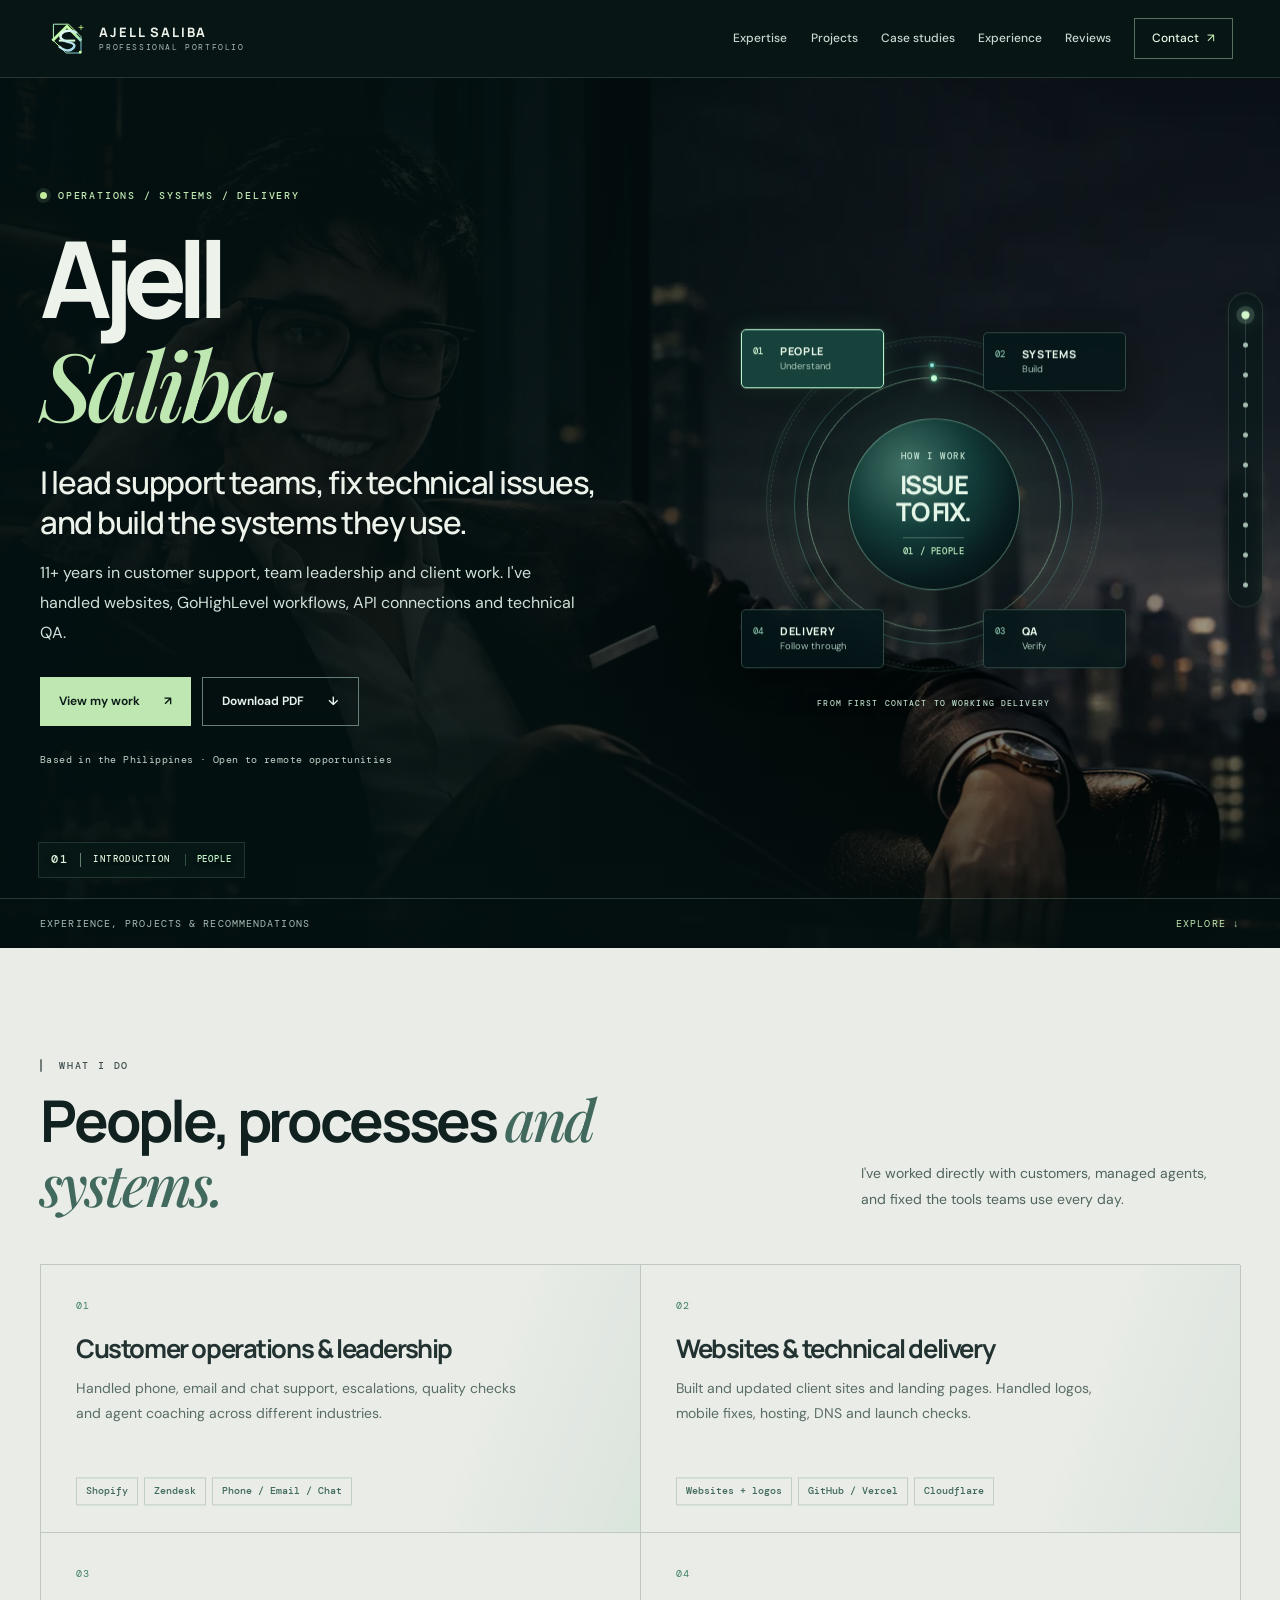
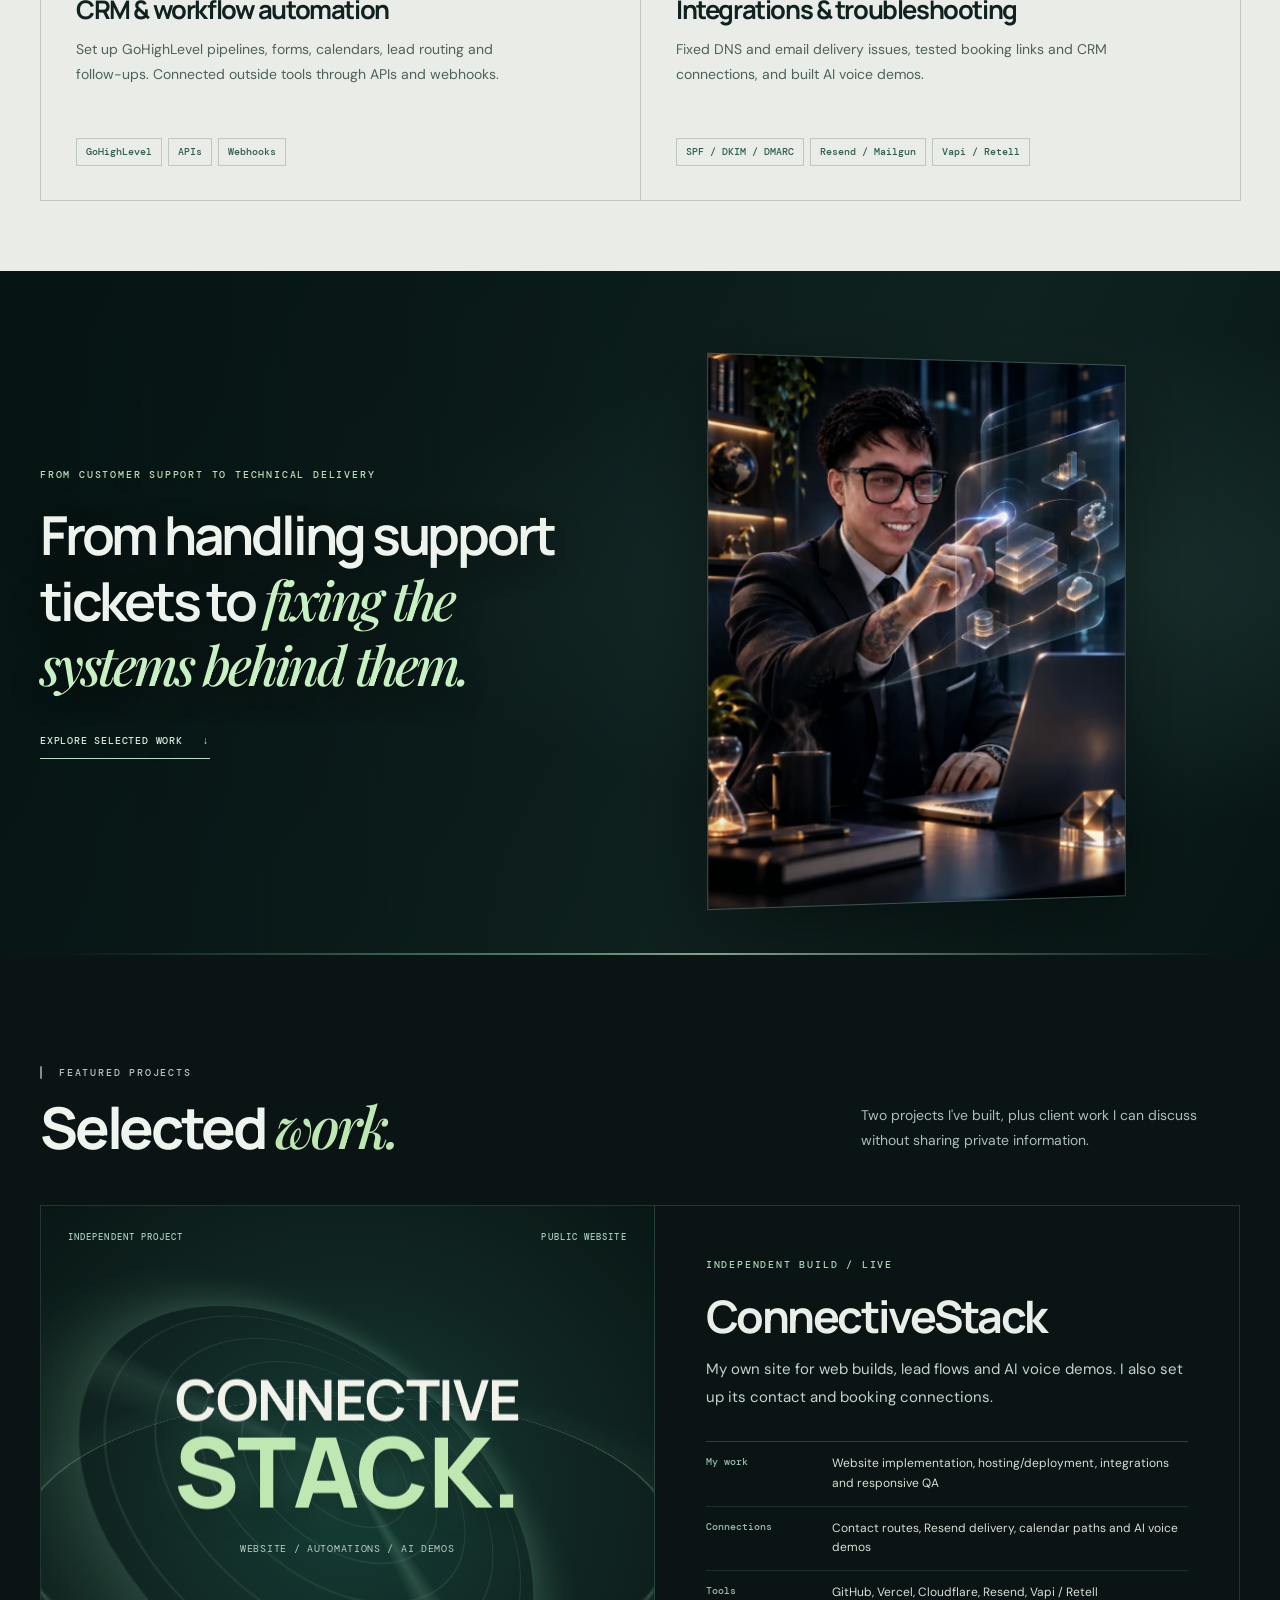
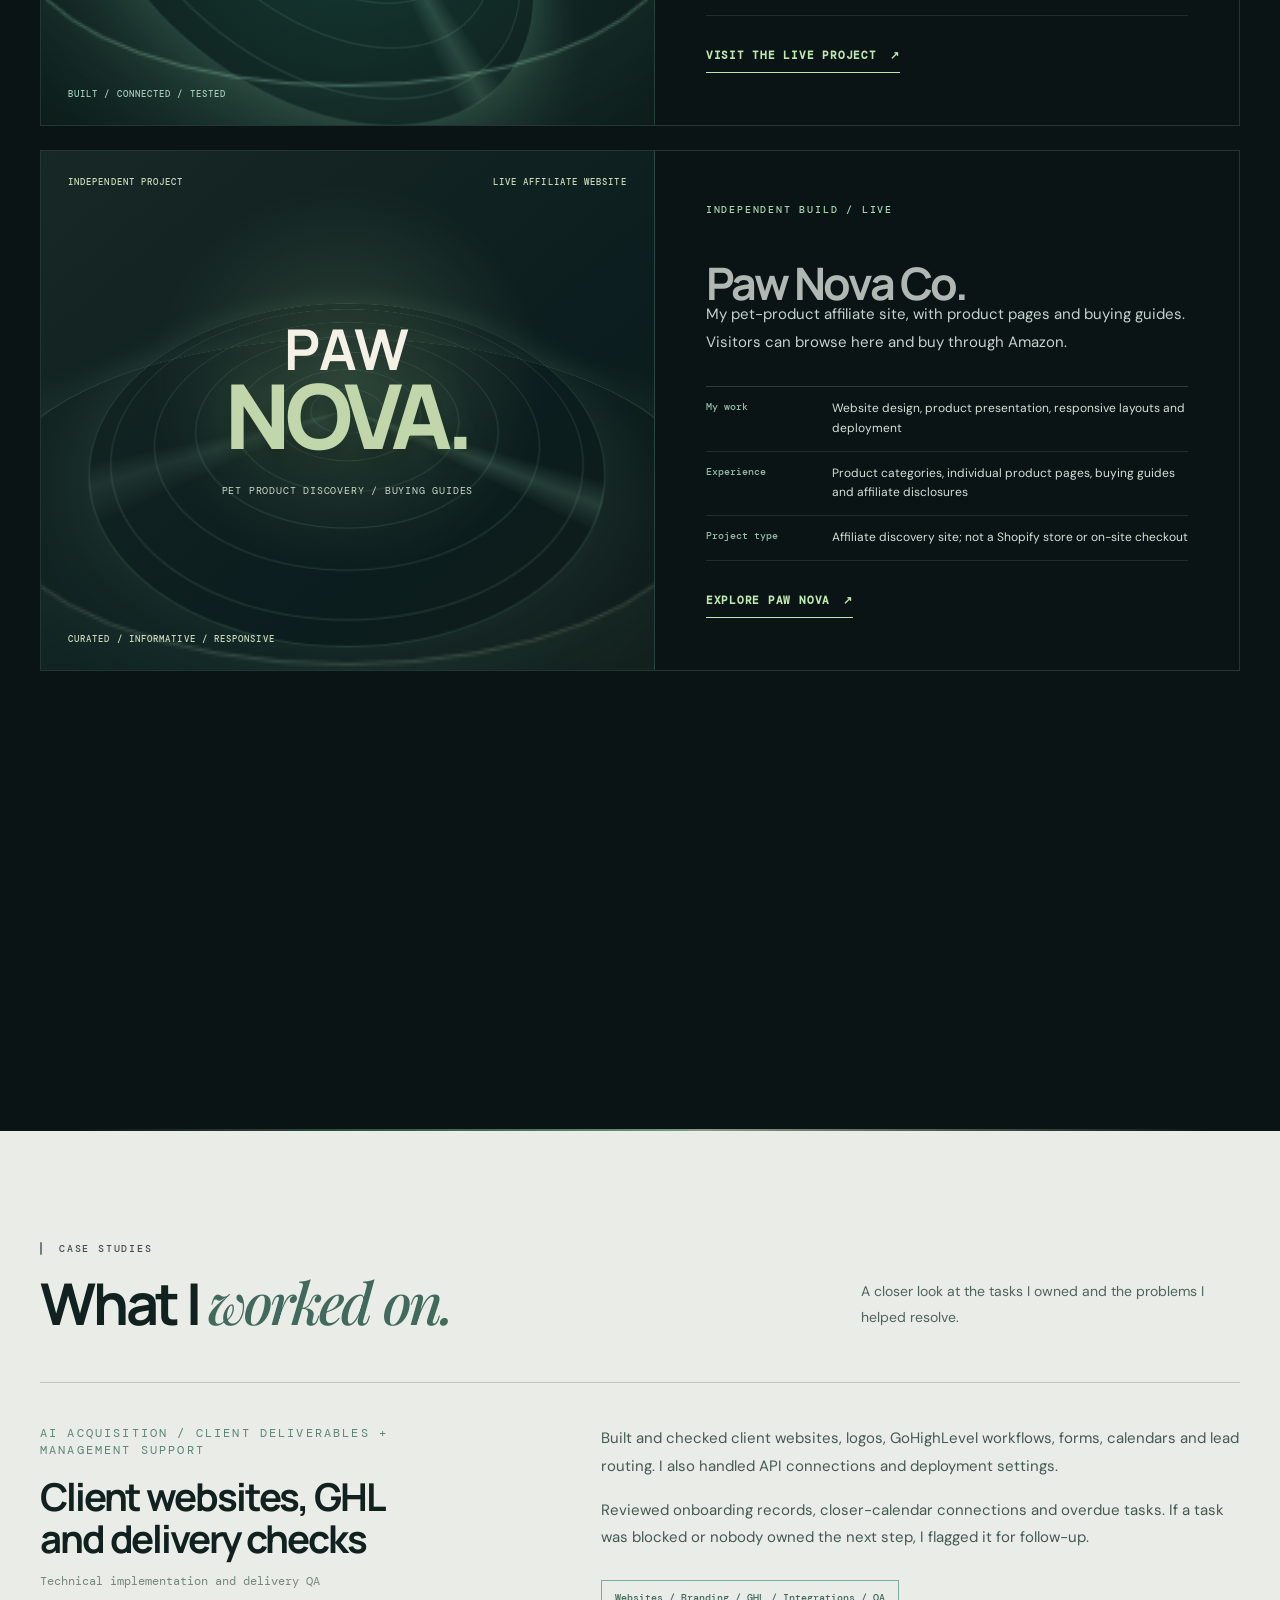
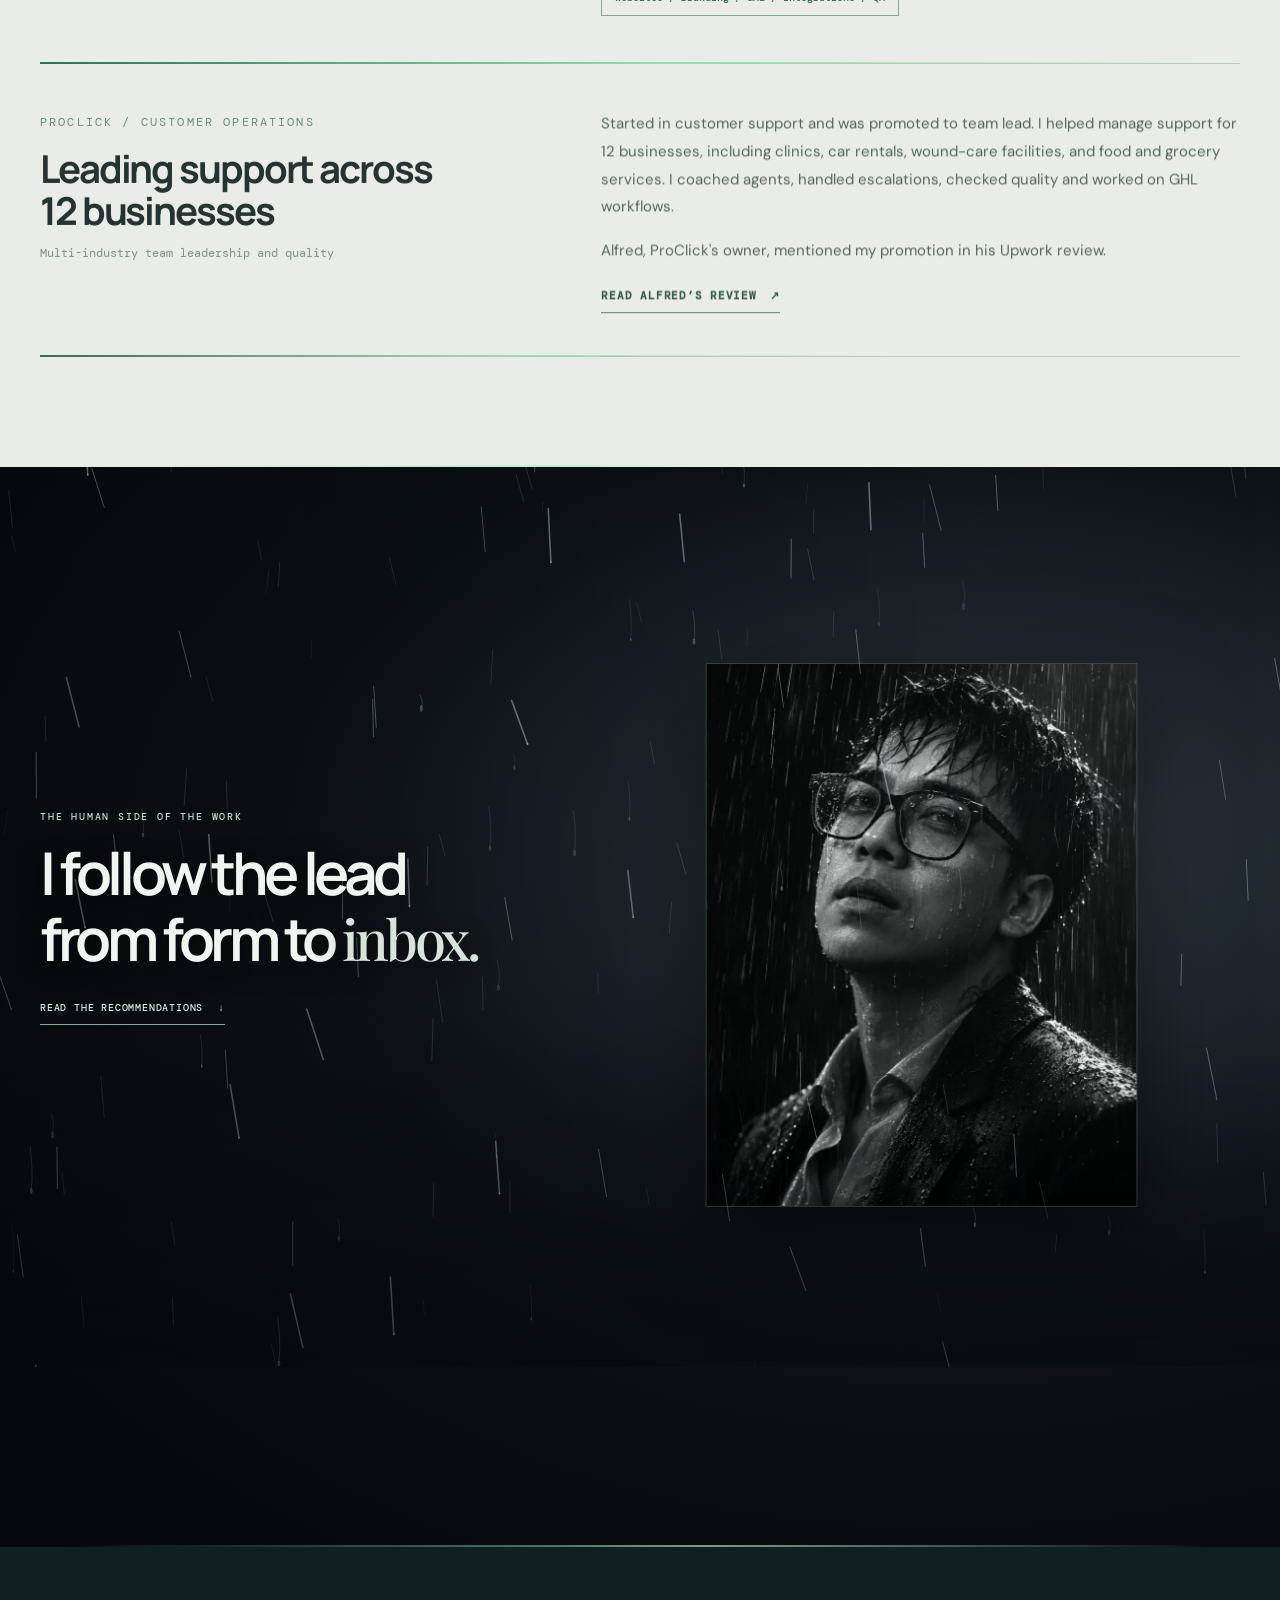
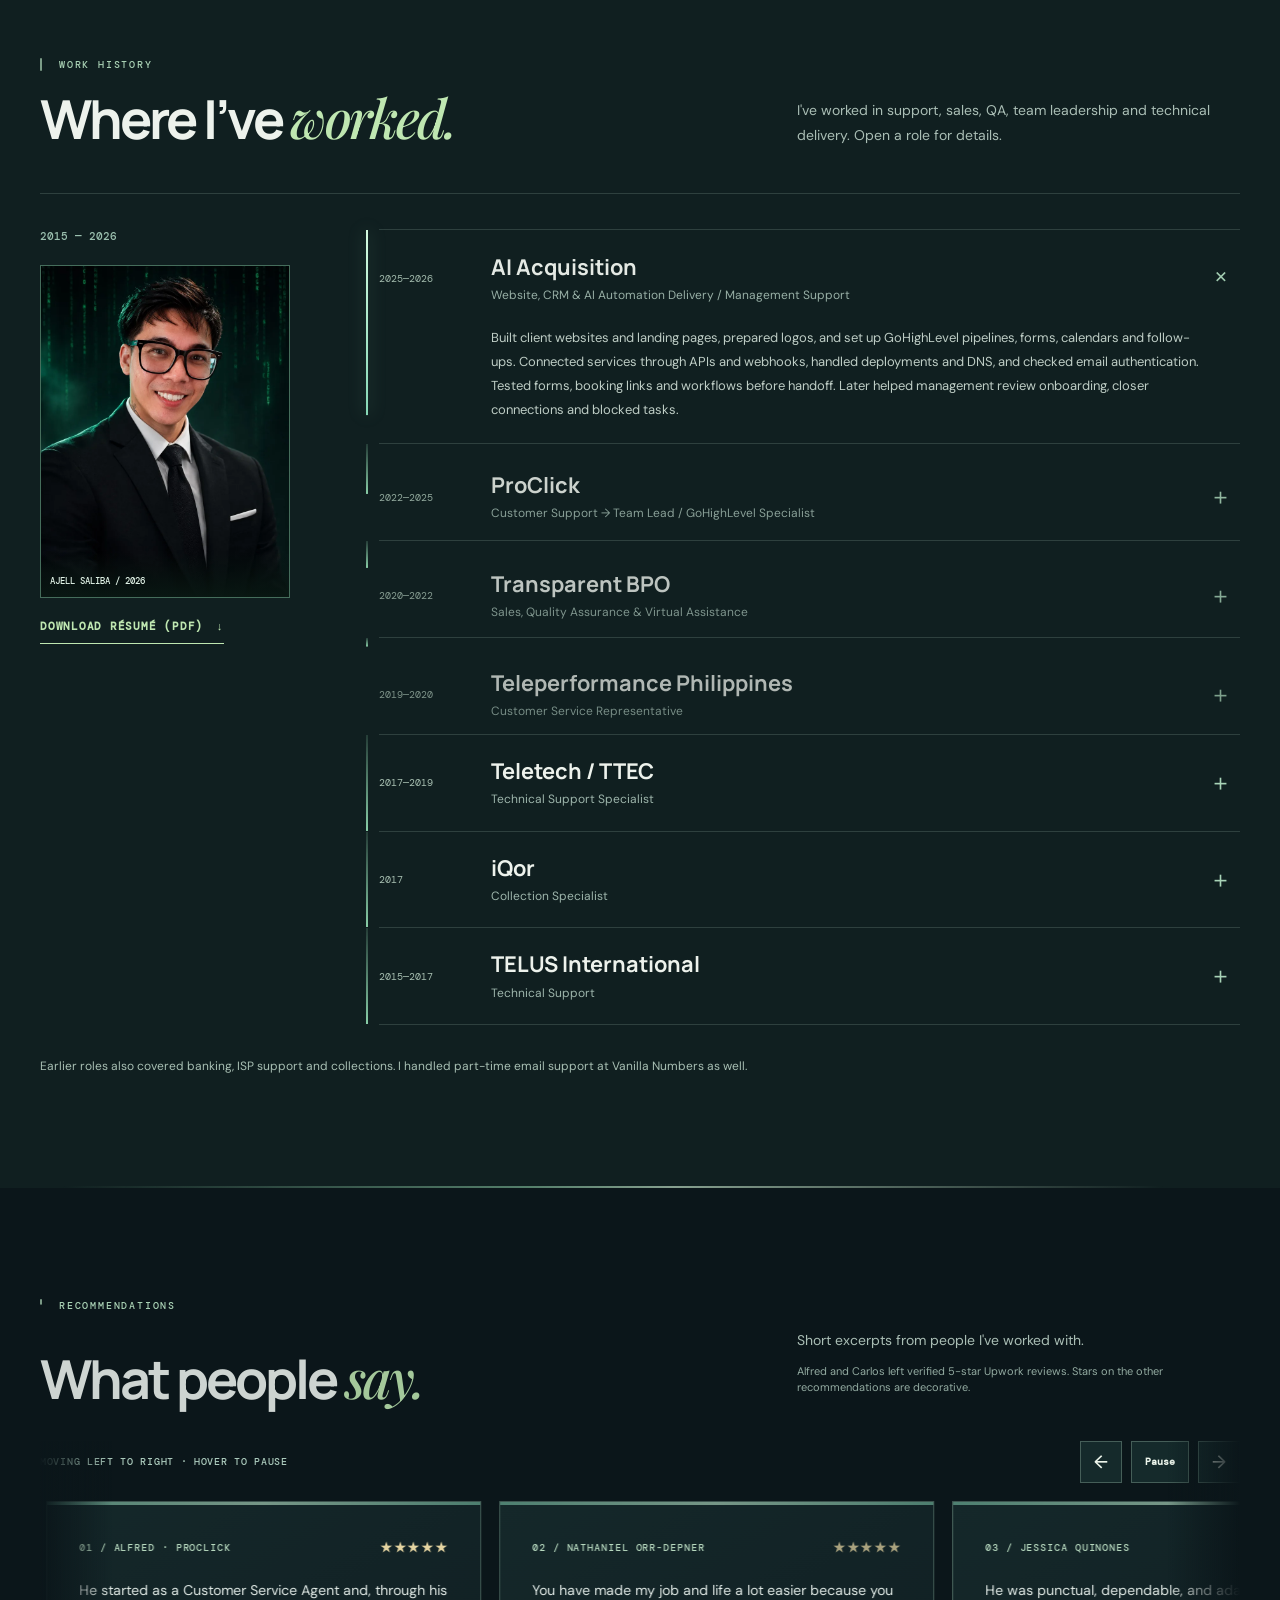
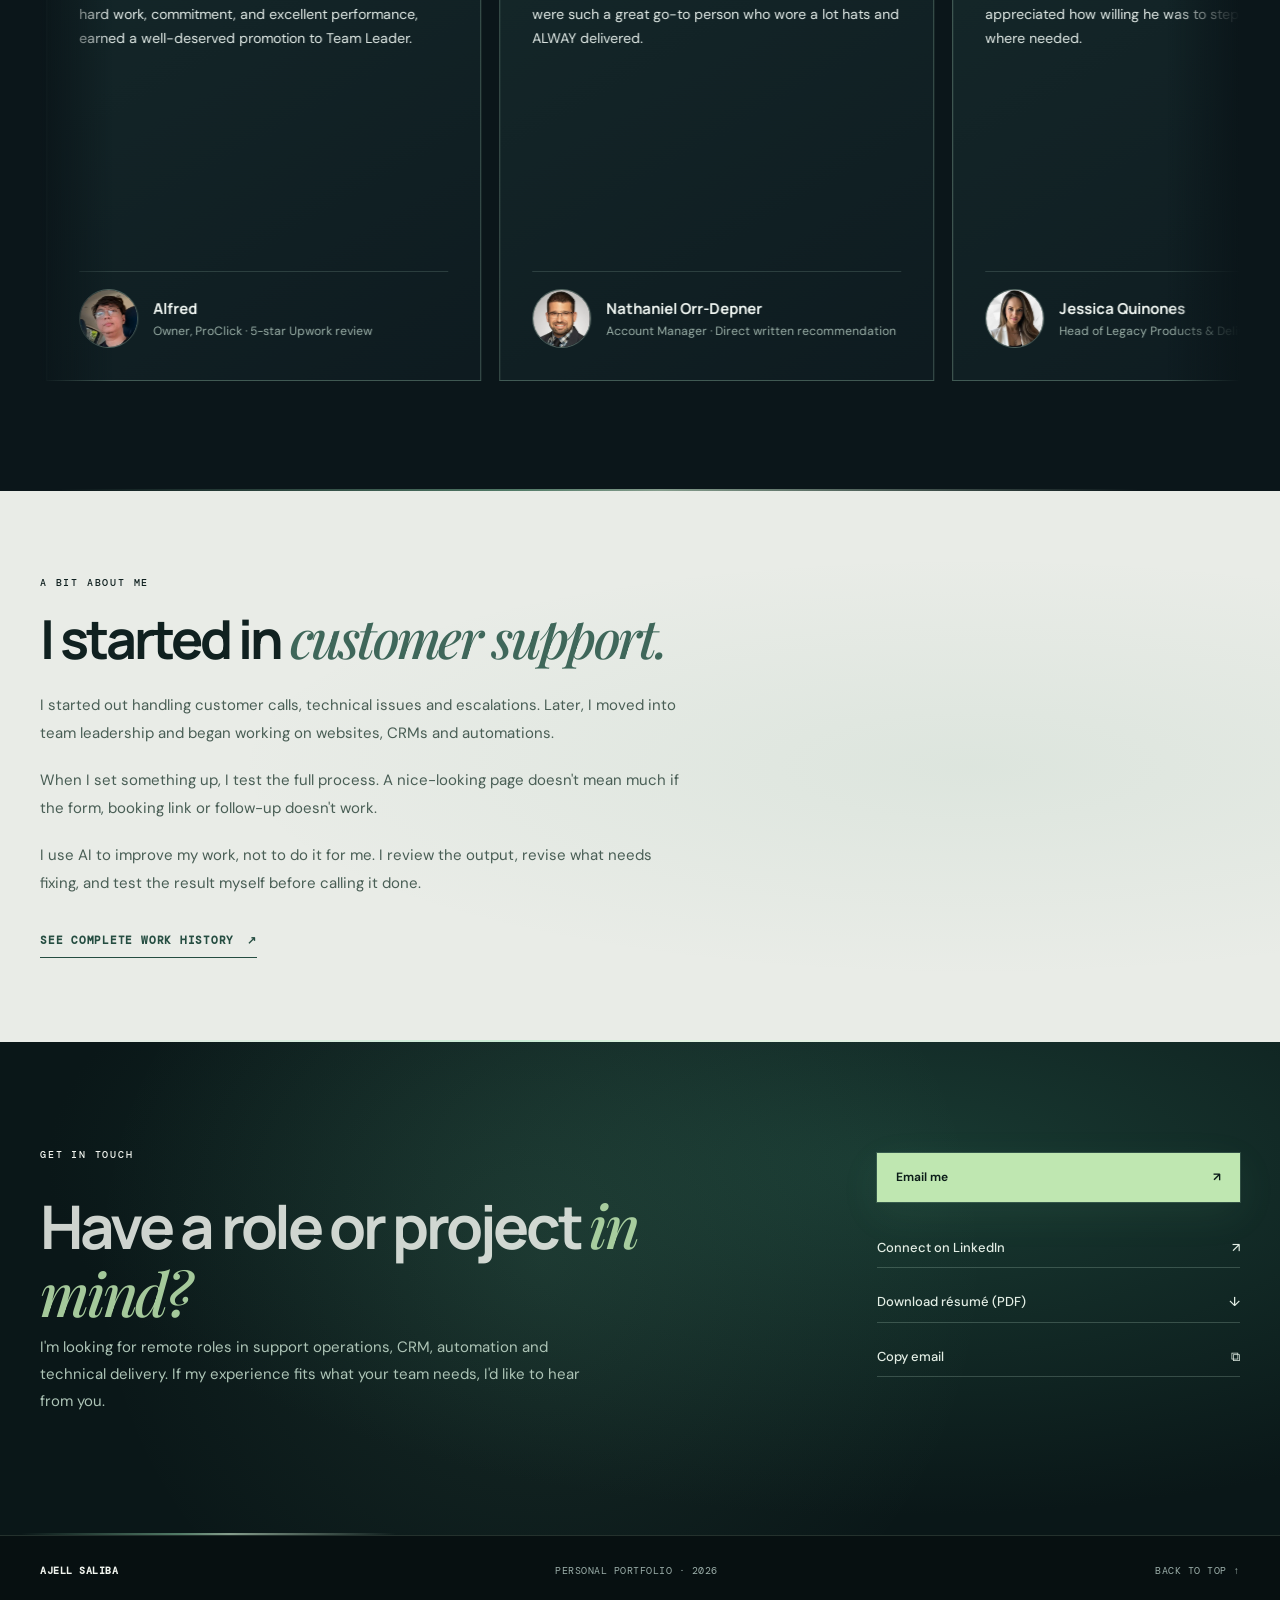
==== commit 4f0c8dc2: "Explain reviewed, revised AI use in portfolio About section" ====
--- a/index.html
+++ b/index.html
@@ -6,7 +6,7 @@
 <meta name="theme-color" content="#0a1515">
 <meta name="description" content="Ajell Saliba's portfolio: client website and logo deliverables, GoHighLevel workflows, API integrations, technical operations, QA, and support leadership.">
 <meta name="author" content="Ajell Saliba">
-<meta name="site-release" content="ajell-professional-v36-natural-copy-20261124">
+<meta name="site-release" content="ajell-professional-v37-ai-workflow-20261124">
 <meta property="og:type" content="website">
 <meta property="og:title" content="Ajell Saliba | Operations, Systems & Technical Delivery">
 <meta property="og:description" content="Professional work in customer operations, website implementation, CRM integrations and technical delivery.">
@@ -140,7 +140,7 @@
     </div></section>
 
   <section class="about-section section-pad surface-light" id="about" aria-labelledby="aboutTitle"><div class="container about-layout">
-    <div class="about-text reveal"><p class="eyebrow">A BIT ABOUT ME</p><h2 id="aboutTitle">I started in <em>customer support.</em></h2><p>I started out handling customer calls, technical issues and escalations. Later, I moved into team leadership and began working on websites, CRMs and automations.</p><p>When I set something up, I test the full process. A nice-looking page doesn't mean much if the form, booking link or follow-up doesn't work.</p><a class="text-link dark-link" href="resume.html">See complete work history <span aria-hidden="true">↗</span></a></div>
+    <div class="about-text reveal"><p class="eyebrow">A BIT ABOUT ME</p><h2 id="aboutTitle">I started in <em>customer support.</em></h2><p>I started out handling customer calls, technical issues and escalations. Later, I moved into team leadership and began working on websites, CRMs and automations.</p><p>When I set something up, I test the full process. A nice-looking page doesn't mean much if the form, booking link or follow-up doesn't work.</p><p>I use AI to improve my work, not to do it for me. I review the output, revise what needs fixing, and test the result myself before calling it done.</p><a class="text-link dark-link" href="resume.html">See complete work history <span aria-hidden="true">↗</span></a></div>
     
   </div></section>
 
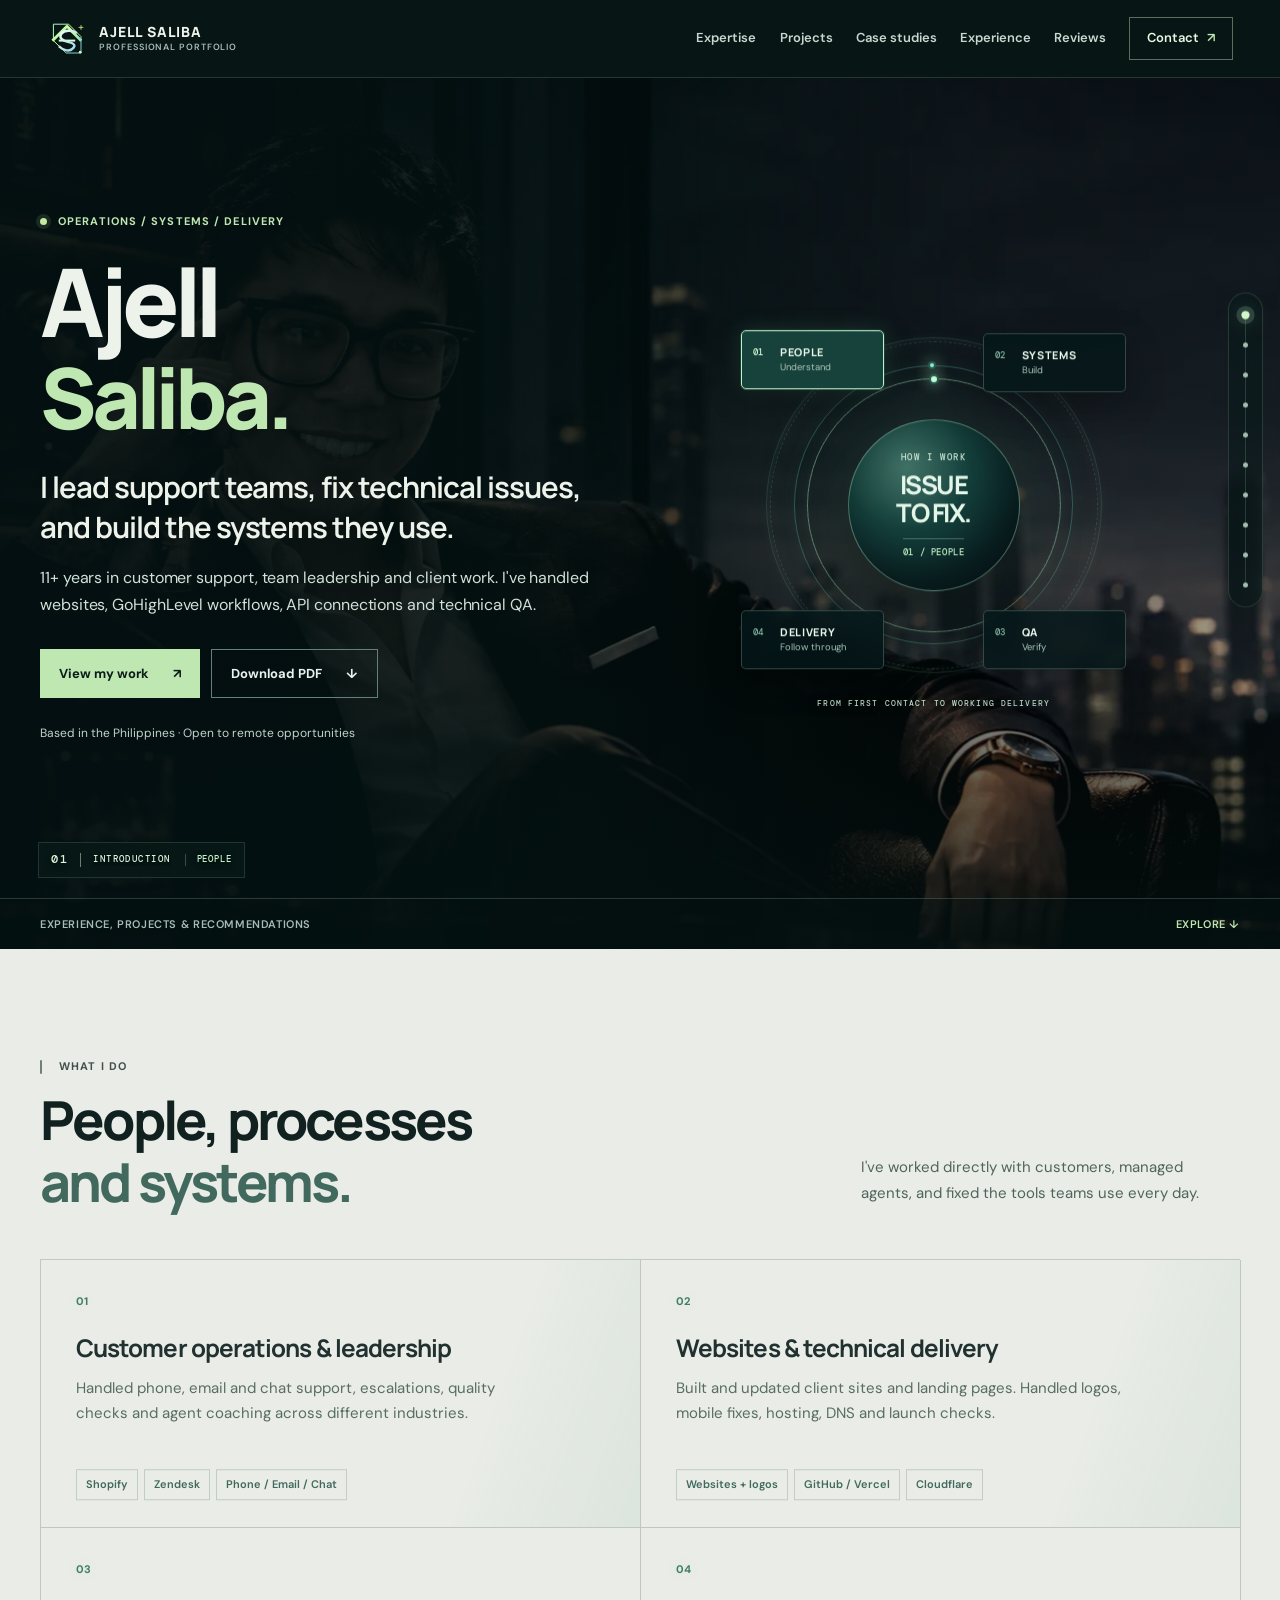
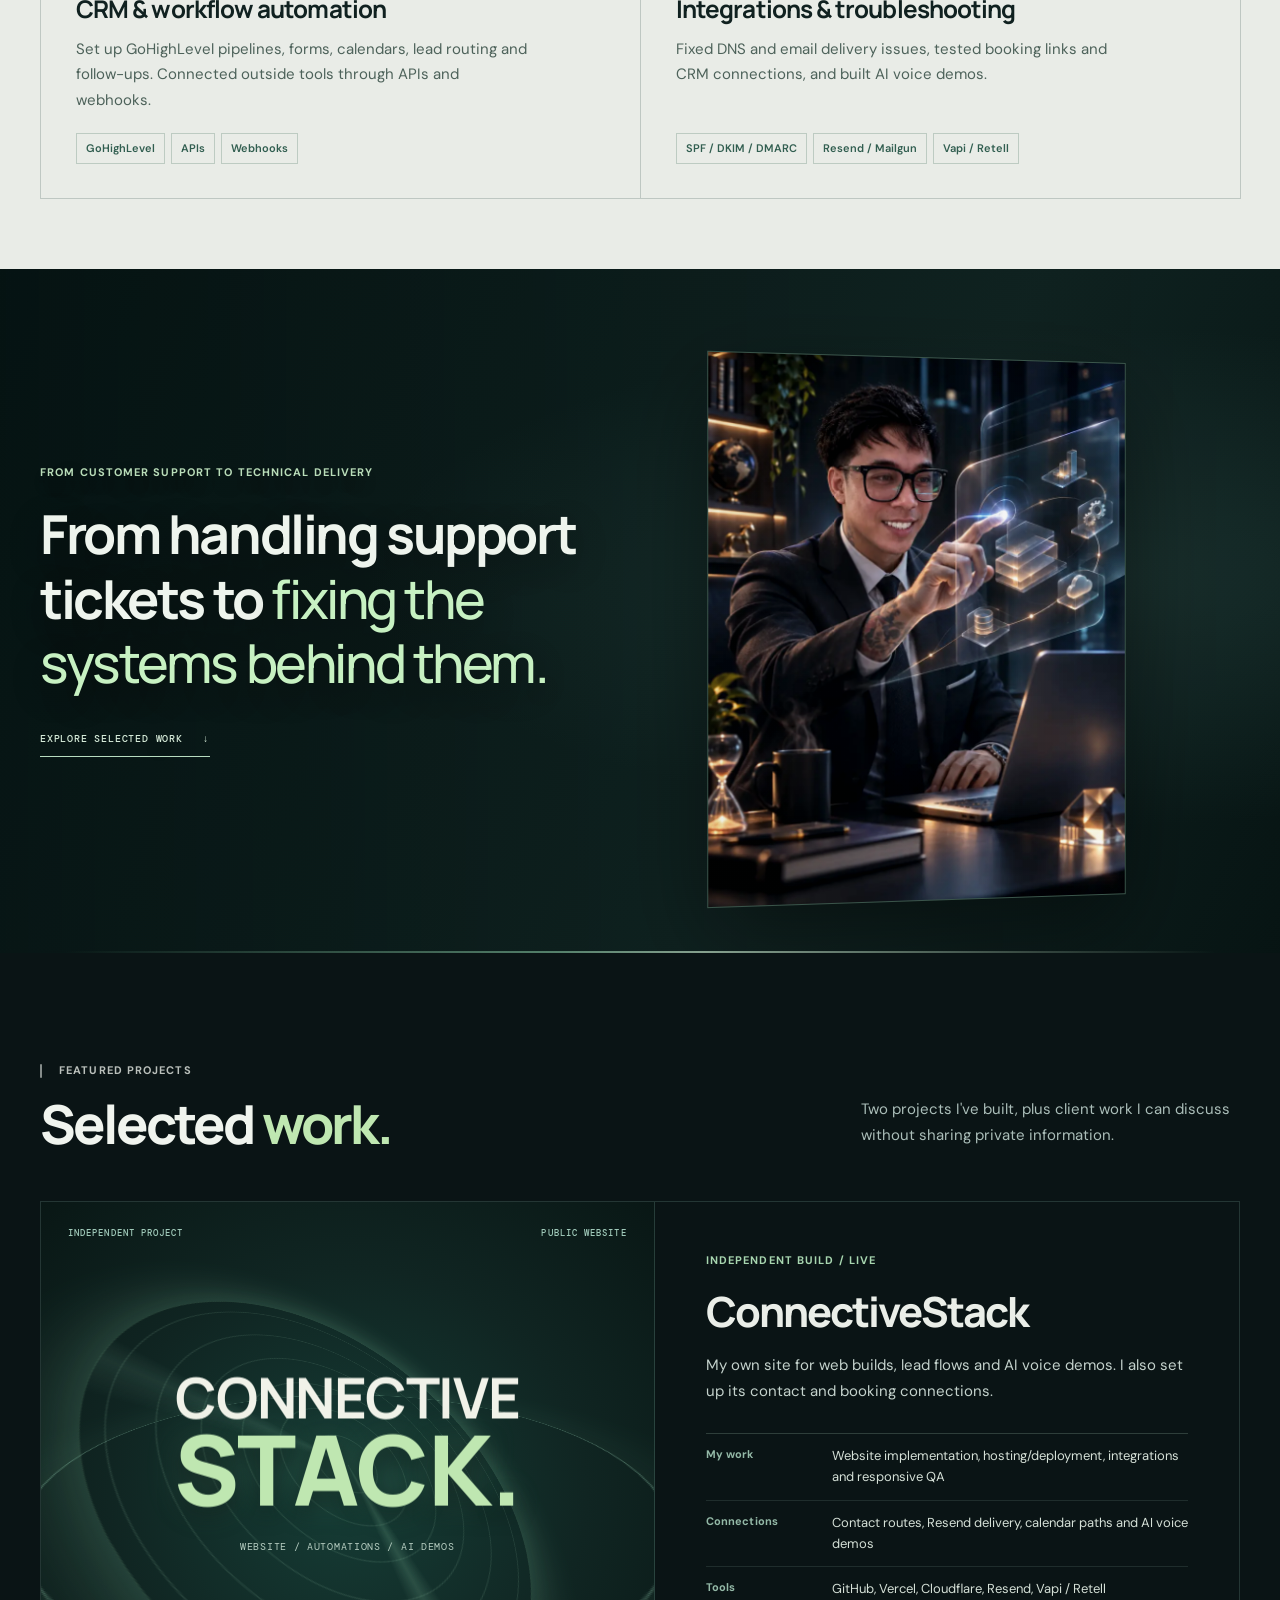
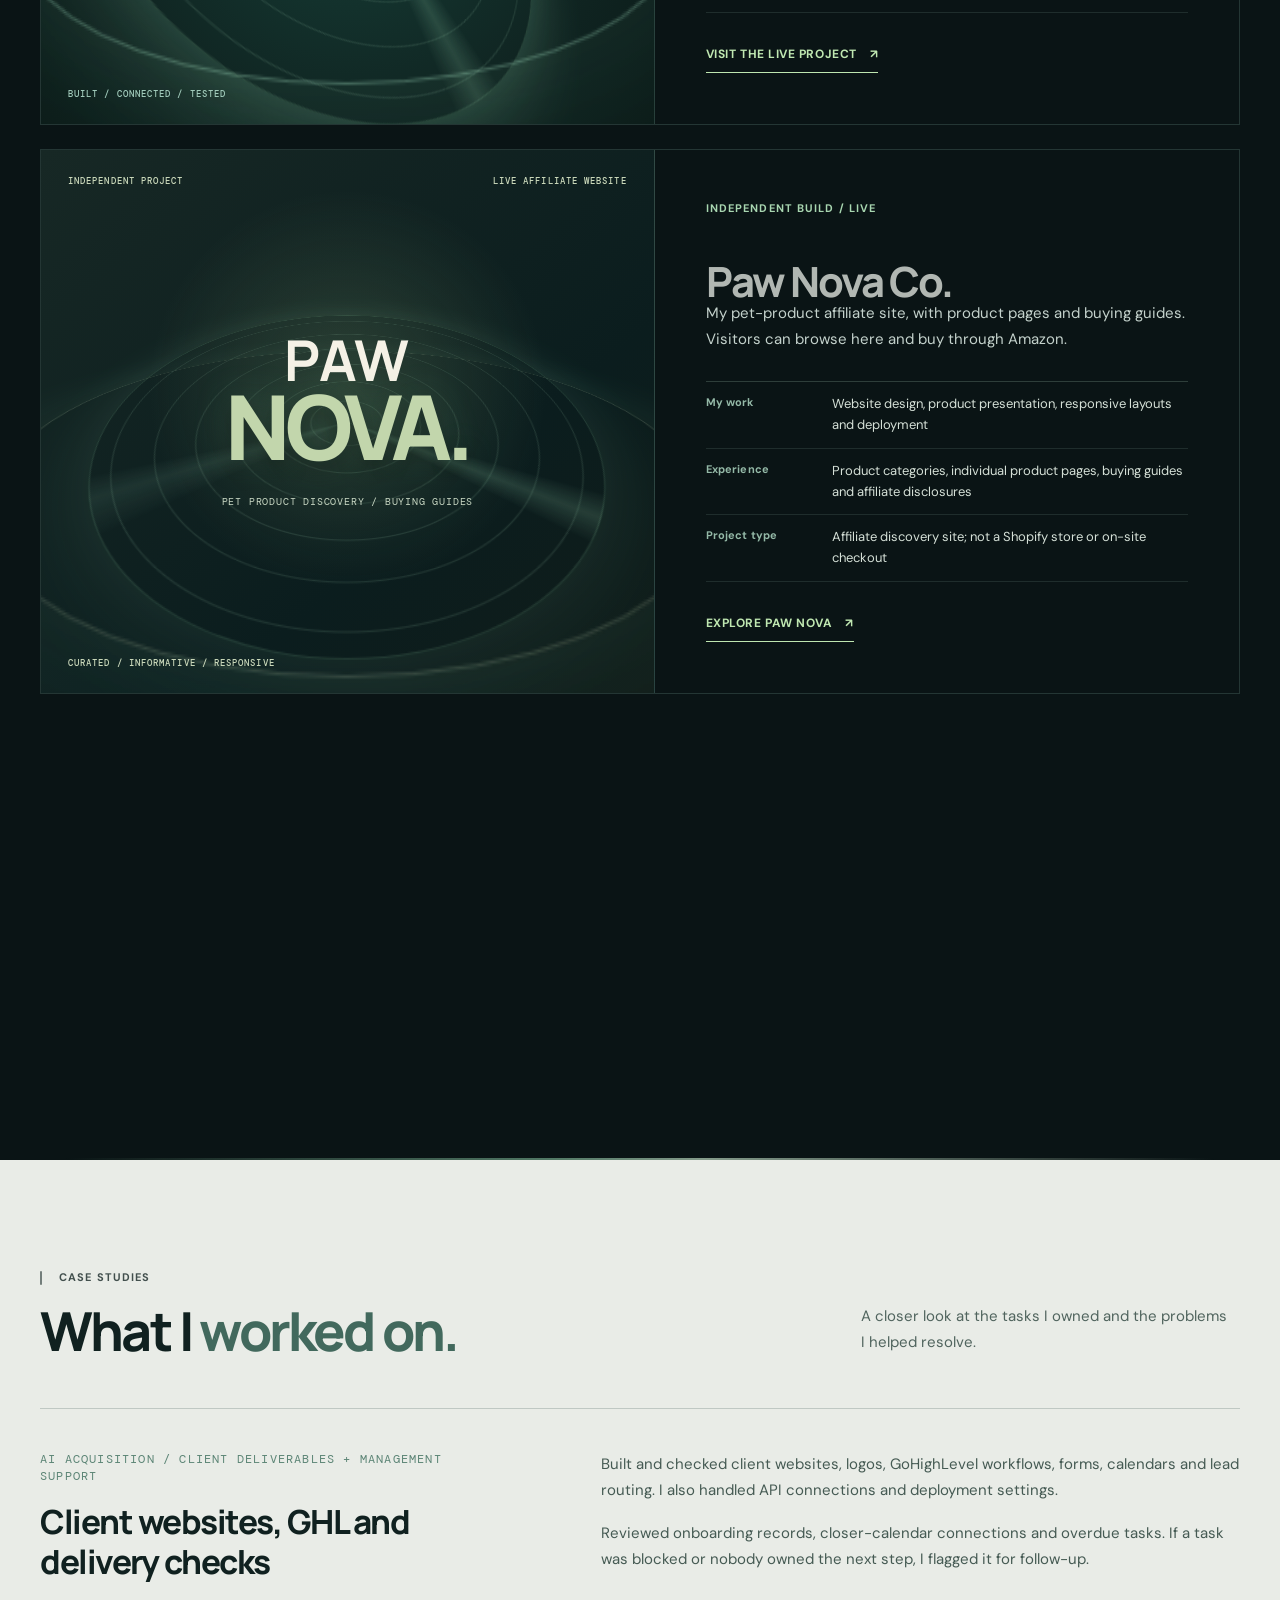
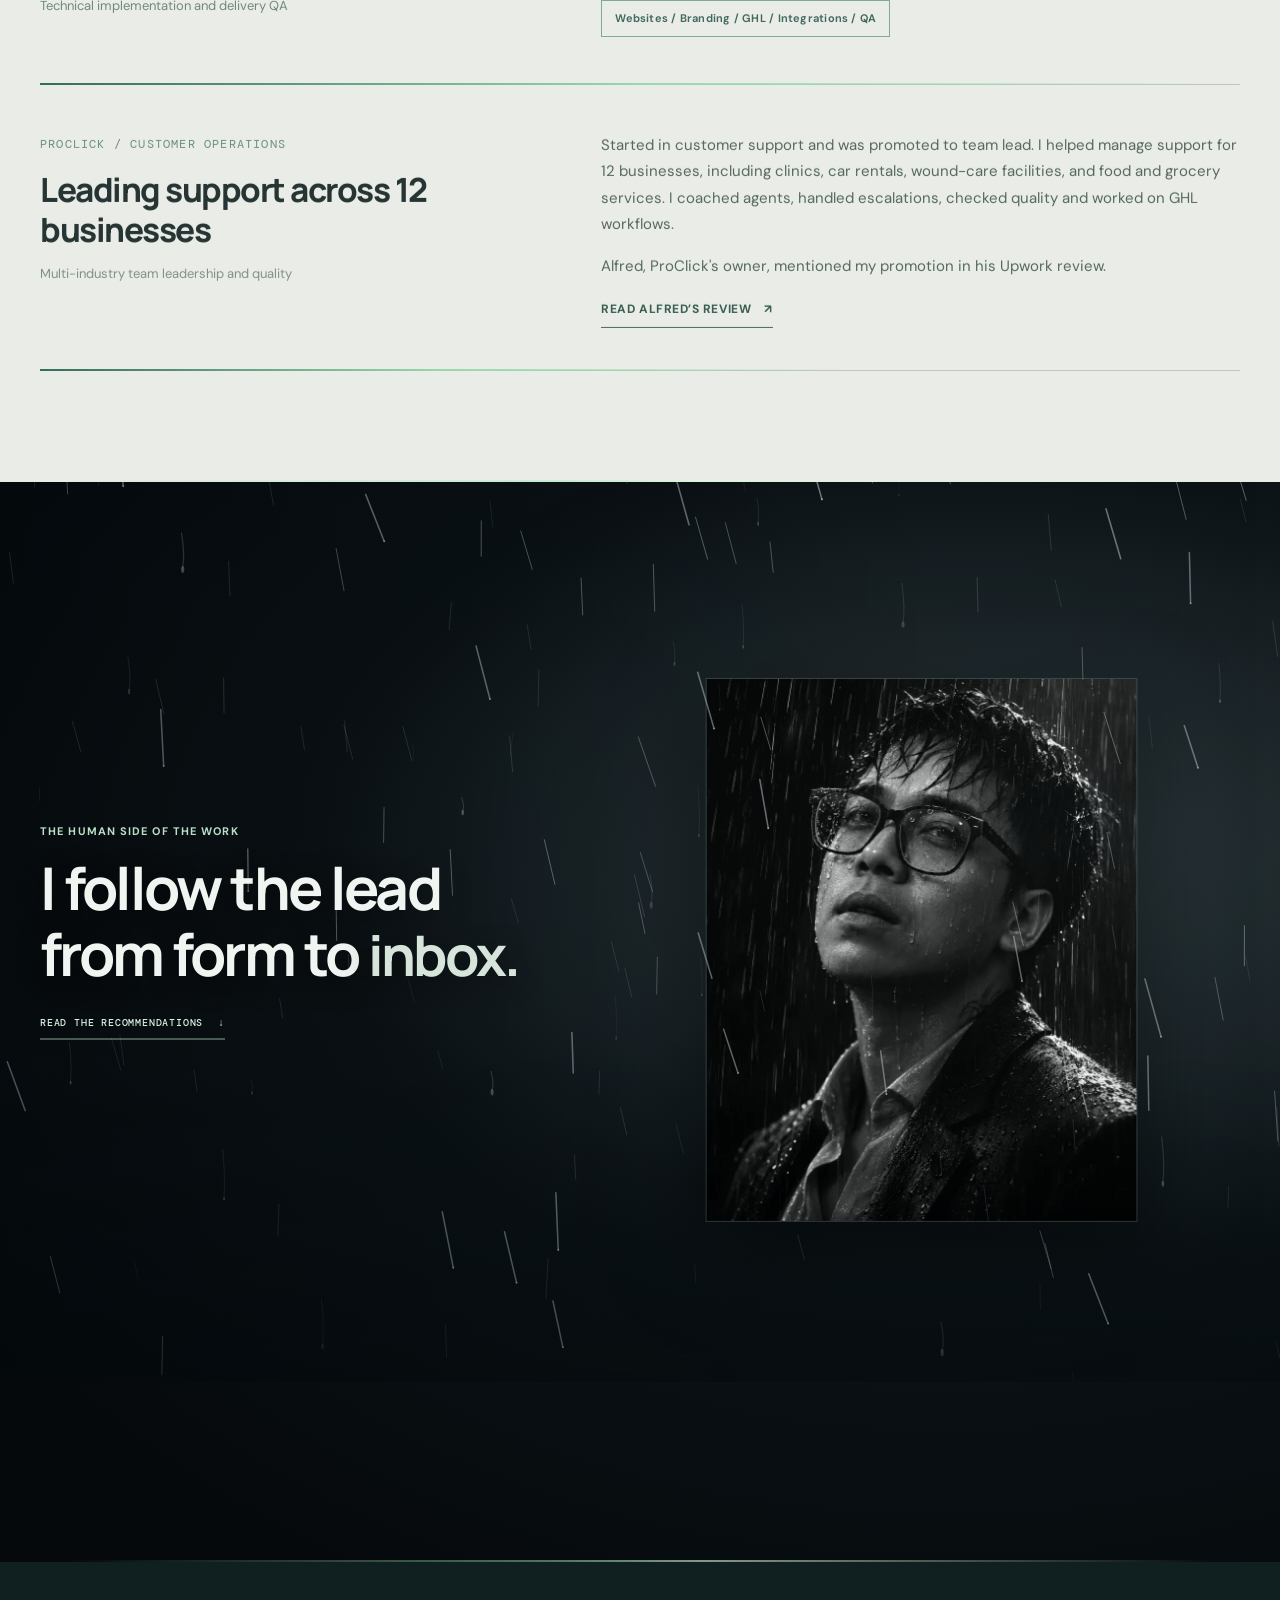
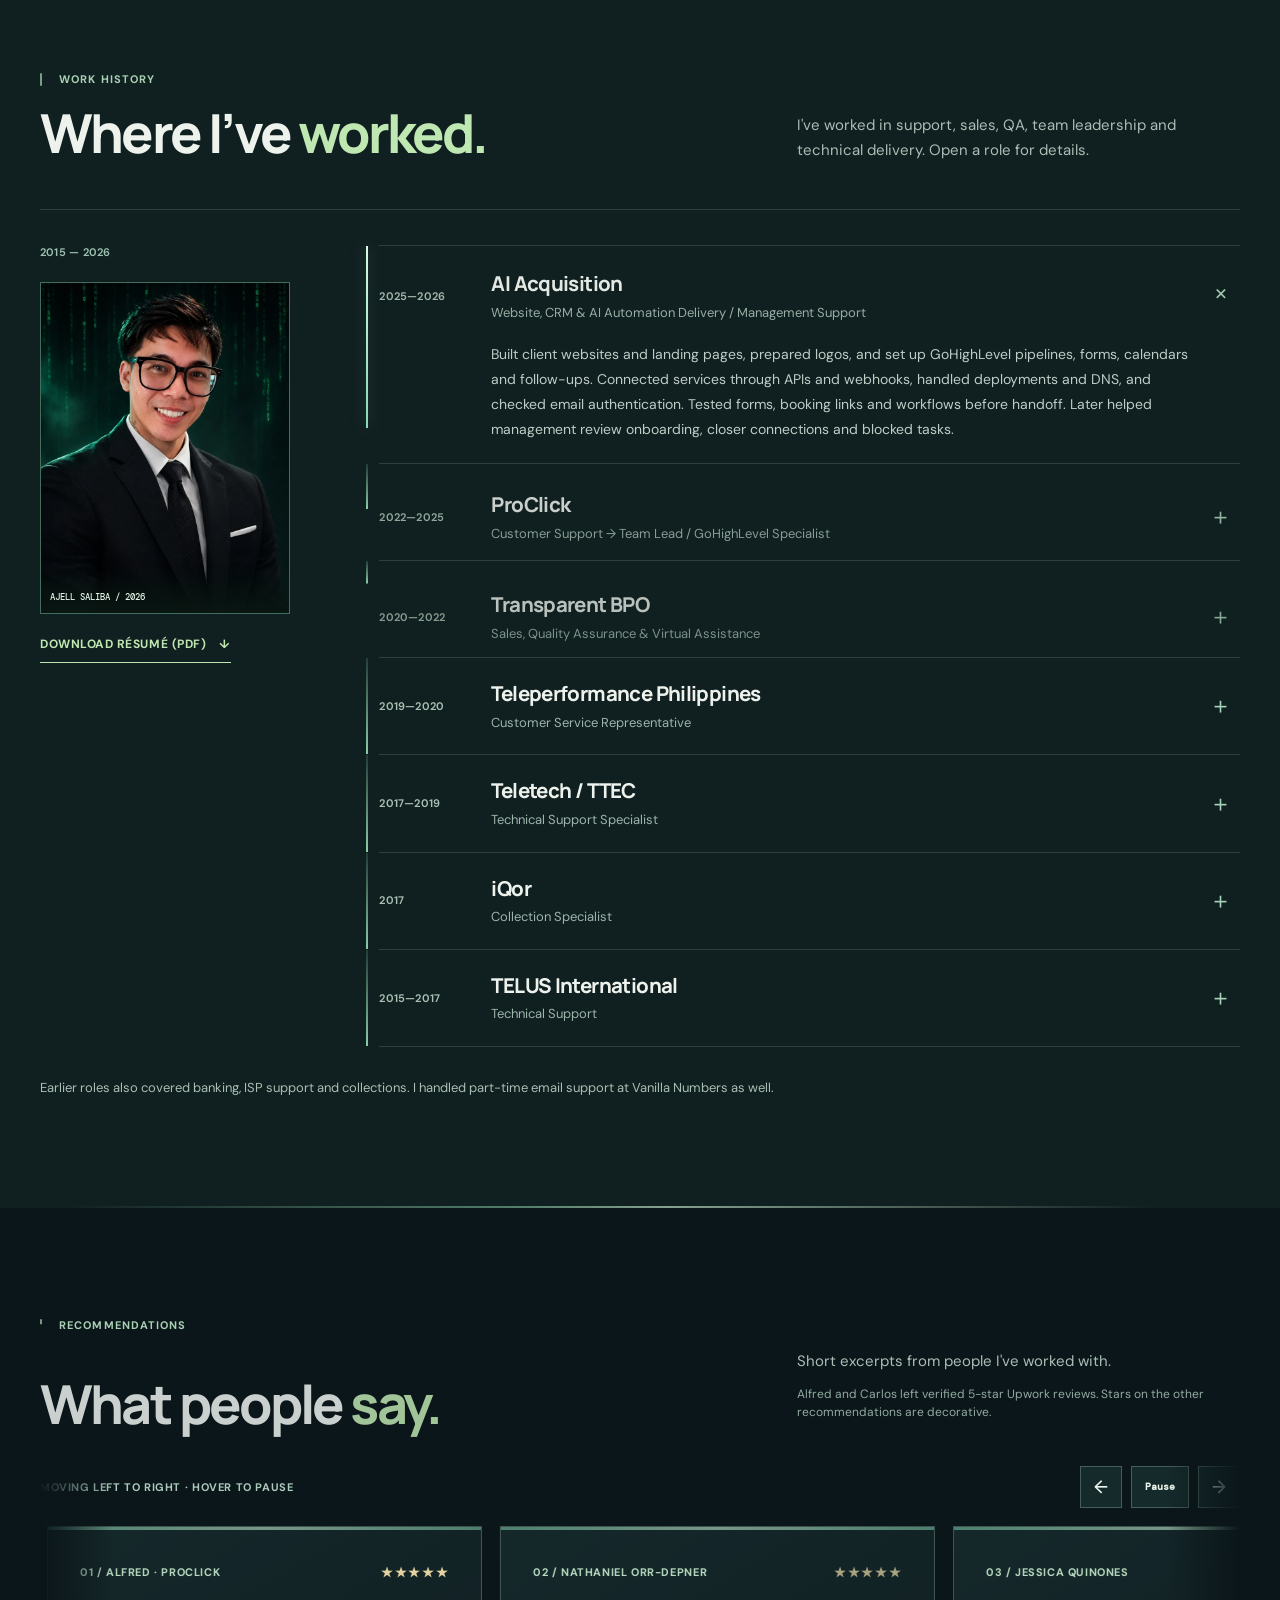
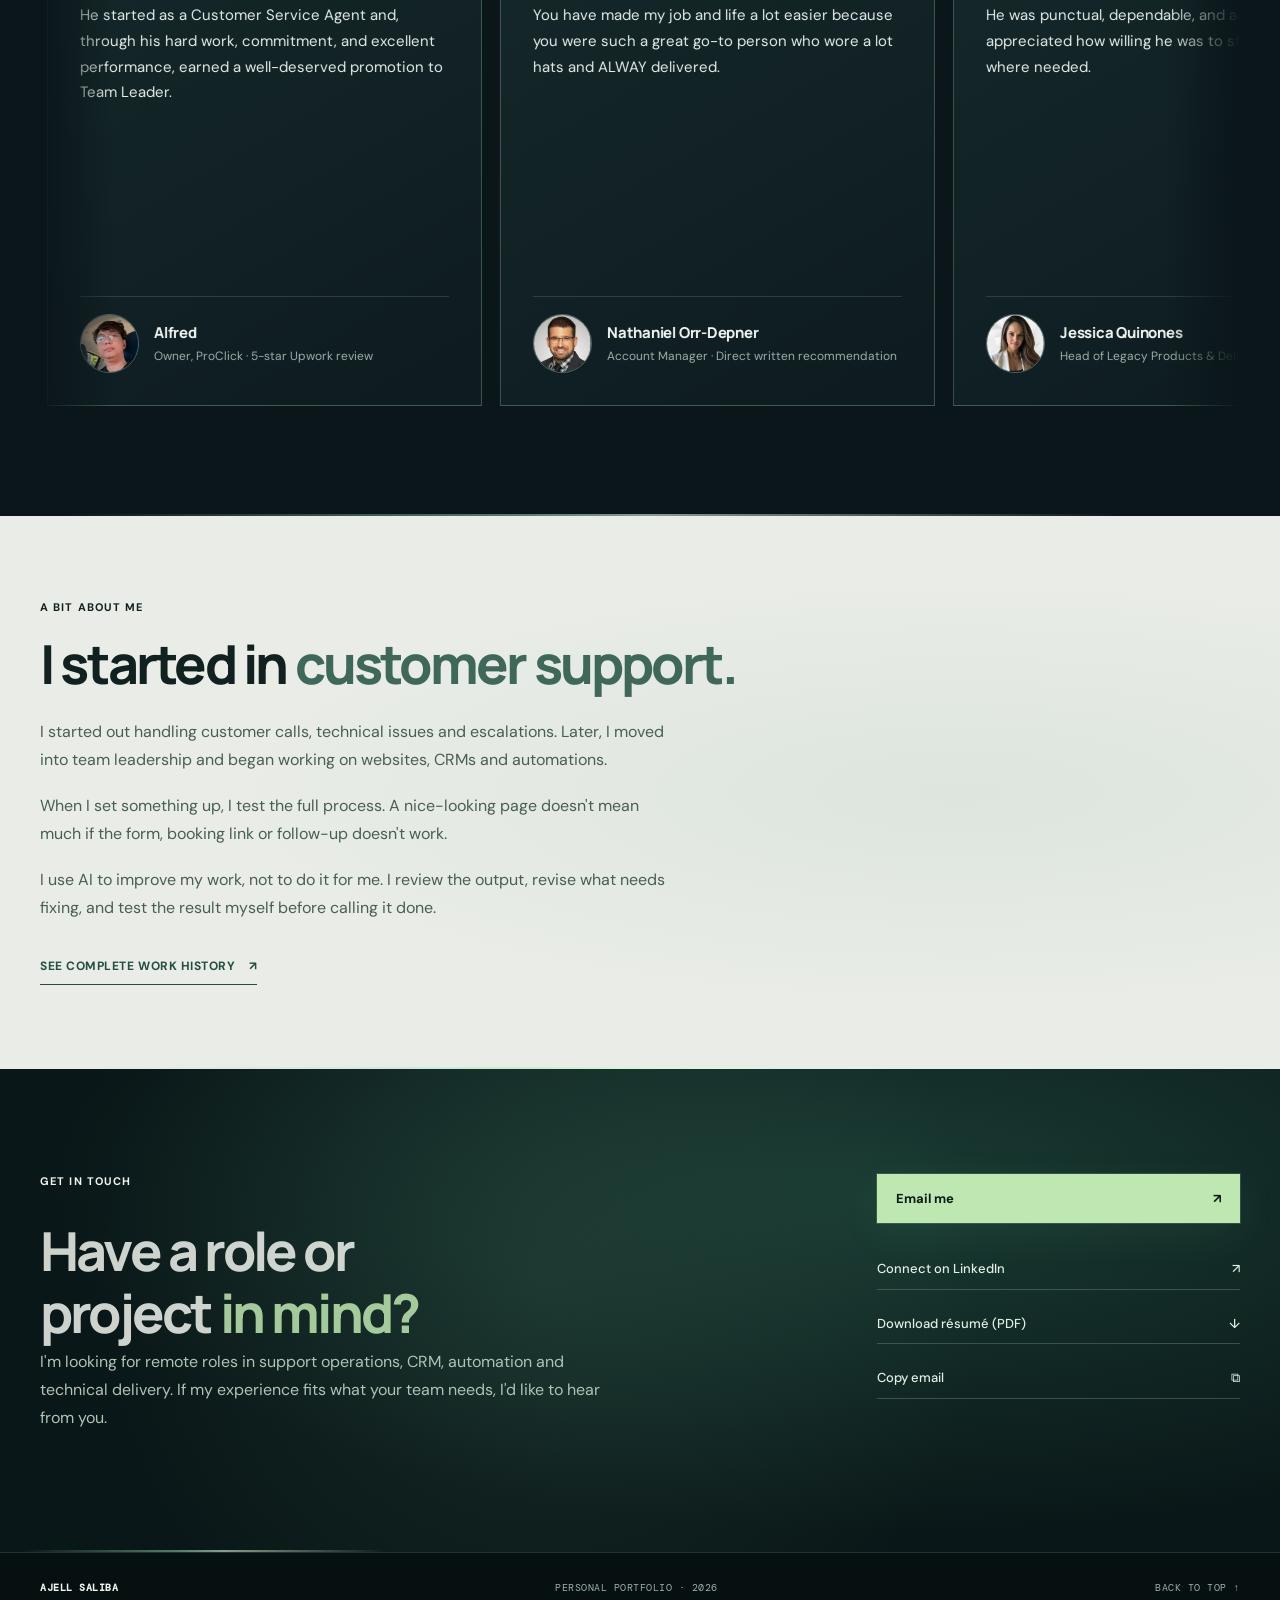
==== commit 259ce73e: "Apply consistent type hierarchy to existing portfolio without changing layout or motion" ====
--- a/index.html
+++ b/index.html
@@ -6,7 +6,7 @@
 <meta name="theme-color" content="#0a1515">
 <meta name="description" content="Ajell Saliba's portfolio: client website and logo deliverables, GoHighLevel workflows, API integrations, technical operations, QA, and support leadership.">
 <meta name="author" content="Ajell Saliba">
-<meta name="site-release" content="ajell-professional-v37-ai-workflow-20261124">
+<meta name="site-release" content="ajell-professional-v38-typography-20261124">
 <meta property="og:type" content="website">
 <meta property="og:title" content="Ajell Saliba | Operations, Systems & Technical Delivery">
 <meta property="og:description" content="Professional work in customer operations, website implementation, CRM integrations and technical delivery.">
@@ -25,6 +25,7 @@
 <link rel="stylesheet" href="scroll-narrative-v33.css?v=34">
 <link rel="stylesheet" href="feedback-carousel-v35.css?v=35">
 <link rel="stylesheet" href="pawnova-project.css?v=1">
+<link rel="stylesheet" href="typography-v38.css?v=38">
 <script src="script-professional-v27.js" defer></script>
 <script src="cinematic-v29.js?v=31" defer></script>
 <script src="scroll-narrative-v33.js?v=34" defer></script>
--- a/typography-v38.css
+++ b/typography-v38.css
@@ -0,0 +1,398 @@
+/* Typography system v38
+   Professional type hierarchy. Pure text styling; no changes to imagery,
+   sections, animation, scrolling, or positioning. */
+
+:root {
+  --display: "Manrope", "DM Sans", Arial, sans-serif;
+  --body: "DM Sans", Arial, sans-serif;
+  --serif: "Manrope", "DM Sans", Arial, sans-serif;
+}
+
+body {
+  font-family: var(--body);
+  font-size: 16px;
+  line-height: 1.68;
+  font-weight: 400;
+  text-rendering: optimizeLegibility;
+  -webkit-font-smoothing: antialiased;
+}
+
+/* One clear heading family instead of mixing serif italics and sans styles. */
+h1, h2, h3, h4,
+h1 em, h2 em, h3 em,
+.section-heading h2 em,
+.experience .opening-line h2 em,
+.voices-section .opening-line h2 em,
+.contact-layout h2 em,
+.about-text h2 em,
+.secondary-project-copy h3 em,
+.systems-photo-copy em,
+.rain-scene-copy p em {
+  font-family: var(--display);
+  font-style: normal;
+}
+
+h1, h2, h3 {
+  font-weight: 700;
+  letter-spacing: -.045em;
+}
+
+.hero h1 {
+  font-size: clamp(68px, 7.4vw, 108px);
+  line-height: 1.035;
+  font-weight: 800;
+  letter-spacing: -.065em;
+}
+.hero h1 em {
+  font-weight: 800;
+  letter-spacing: -.062em;
+  line-height: 1.09;
+}
+.hero-lead {
+  font-family: var(--display);
+  font-size: clamp(23px, 2.3vw, 31px);
+  font-weight: 650;
+  line-height: 1.35;
+  letter-spacing: -.035em;
+  max-width: 590px;
+}
+.hero-description {
+  font-family: var(--body);
+  font-size: 16px;
+  line-height: 1.72;
+  letter-spacing: -.005em;
+  max-width: 560px;
+}
+
+/* Section headings: a predictable scale and readable line lengths. */
+.section-heading h2,
+.experience .opening-line h2,
+.voices-section .opening-line h2,
+.about-text h2,
+.contact-layout h2 {
+  font-family: var(--display);
+  font-size: clamp(38px, 4.2vw, 58px);
+  font-weight: 750;
+  line-height: 1.15;
+  letter-spacing: -.052em;
+  text-wrap: balance;
+}
+
+.section-heading h2 em,
+.experience .opening-line h2 em,
+.voices-section .opening-line h2 em,
+.about-text h2 em,
+.contact-layout h2 em {
+  font-size: inherit;
+  font-weight: inherit;
+  letter-spacing: inherit;
+  line-height: inherit;
+}
+.section-heading-grid > p,
+.experience .opening-line > p,
+.voices-section .opening-line > p {
+  font-family: var(--body);
+  font-size: 15px;
+  line-height: 1.72;
+  letter-spacing: 0;
+}
+.eyebrow,
+.section-heading .eyebrow,
+.hero-kicker,
+.experience .section-opening > .eyebrow,
+.voices-section .section-opening > .eyebrow {
+  font-family: var(--body);
+  font-size: 11px;
+  line-height: 1.45;
+  font-weight: 700;
+  letter-spacing: .10em;
+  text-transform: uppercase;
+}
+
+/* Header and clickable text should be easily readable, not microtype. */
+.brand strong {
+  font-family: var(--display);
+  font-size: 14px;
+  font-weight: 800;
+  letter-spacing: .055em;
+}
+.brand small {
+  font-family: var(--body);
+  font-size: 9px;
+  font-weight: 600;
+  letter-spacing: .10em;
+}
+.desktop-nav a {
+  font-family: var(--body);
+  font-size: 13px;
+  line-height: 1.3;
+  font-weight: 600;
+}
+.button {
+  font-family: var(--body);
+  font-size: 13px;
+  font-weight: 700;
+  letter-spacing: 0;
+}
+.text-link {
+  font-family: var(--body);
+  font-size: 12px;
+  font-weight: 700;
+  letter-spacing: .045em;
+  line-height: 1.5;
+}
+.hero-footnote {
+  font-family: var(--body);
+  font-size: 12px;
+  line-height: 1.55;
+  letter-spacing: 0;
+}
+.hero-bottom .container {
+  font-family: var(--body);
+  font-size: 11px;
+  font-weight: 600;
+  letter-spacing: .055em;
+}
+
+/* Expertise and projects: emphasize what was done. */
+.expertise-item h3 {
+  font-family: var(--display);
+  font-size: clamp(21px, 1.9vw, 26px);
+  font-weight: 700;
+  line-height: 1.28;
+  letter-spacing: -.038em;
+}
+.expertise-item p {
+  font-family: var(--body);
+  font-size: 15px;
+  line-height: 1.72;
+}
+.skill-tags span {
+  font-family: var(--body);
+  font-size: 11px;
+  font-weight: 600;
+  line-height: 1.35;
+  letter-spacing: 0;
+}
+.item-no {
+  font-family: var(--body);
+  font-size: 11px;
+  font-weight: 700;
+  letter-spacing: .04em;
+}
+.project-copy h3 {
+  font-family: var(--display);
+  font-size: clamp(34px, 3.25vw, 46px);
+  font-weight: 750;
+  line-height: 1.15;
+  letter-spacing: -.048em;
+}
+.project-copy > p:not(.eyebrow),
+.secondary-project-copy > p:not(.eyebrow) {
+  font-family: var(--body);
+  font-size: 15px;
+  line-height: 1.74;
+}
+.project-facts dt {
+  font-family: var(--body);
+  font-size: 11px;
+  font-weight: 700;
+  line-height: 1.5;
+  letter-spacing: .01em;
+}
+.project-facts dd {
+  font-family: var(--body);
+  font-size: 13px;
+  line-height: 1.6;
+}
+.secondary-project-copy h3 {
+  font-family: var(--display);
+  font-size: clamp(30px, 3.35vw, 44px);
+  font-weight: 750;
+  line-height: 1.2;
+  letter-spacing: -.045em;
+}
+.secondary-project-aside > p,
+.secondary-project-aside li {
+  font-family: var(--body);
+  letter-spacing: .02em;
+}
+
+/* Case studies: compact titles with comfortable reading size. */
+.case-title h3 {
+  font-family: var(--display);
+  font-size: clamp(27px, 2.6vw, 37px);
+  font-weight: 750;
+  letter-spacing: -.045em;
+  line-height: 1.22;
+}
+.case-title > p:not(.eyebrow) {
+  font-family: var(--body);
+  font-size: 13px;
+  line-height: 1.6;
+}
+.case-detail > p {
+  font-family: var(--body);
+  font-size: 15px;
+  line-height: 1.75;
+}
+.case-tag {
+  font-family: var(--body);
+  font-size: 11px;
+  font-weight: 650;
+  letter-spacing: .02em;
+}
+
+/* Experience: the most useful information needs breathing room. */
+.exp-date,
+.experience-aside > span {
+  font-family: var(--body);
+  font-size: 11px;
+  font-weight: 650;
+  letter-spacing: .02em;
+}
+.exp-role strong {
+  font-family: var(--display);
+  font-size: clamp(18px, 1.6vw, 22px);
+  font-weight: 750;
+  letter-spacing: -.03em;
+  line-height: 1.35;
+}
+.exp-role small {
+  font-family: var(--body);
+  font-size: 13px;
+  line-height: 1.5;
+  letter-spacing: 0;
+}
+.exp-body p {
+  font-family: var(--body);
+  font-size: 14px;
+  line-height: 1.78;
+}
+.experience-note {
+  font-family: var(--body);
+  font-size: 13px;
+  line-height: 1.65;
+}
+
+/* Reviews retain their moving cards; only improve reading quality. */
+.voices-marquee-track .voice blockquote,
+.voice blockquote,
+.voice-feature blockquote,
+.voice-reference blockquote {
+  font-family: var(--body);
+  font-size: clamp(15px, 1.1vw, 17px);
+  font-weight: 400;
+  line-height: 1.72;
+  letter-spacing: 0;
+}
+.voice-top,
+.voices-marquee-hint {
+  font-family: var(--body);
+  font-size: 11px;
+  font-weight: 700;
+  letter-spacing: .055em;
+}
+.voice-person strong {
+  font-family: var(--display);
+  font-size: 15px;
+  font-weight: 750;
+  letter-spacing: -.015em;
+}
+.voice-person small,
+.voice-rating-note {
+  font-family: var(--body);
+  font-size: 12px;
+  line-height: 1.5;
+}
+.about-text > p:not(.eyebrow),
+.contact-layout p:not(.eyebrow) {
+  font-family: var(--body);
+  font-size: 16px;
+  line-height: 1.75;
+}
+
+/* Preserve visual chapters while making their words less theatrical. */
+.systems-photo-copy > p:not(.eyebrow) {
+  font-family: var(--display);
+  font-weight: 700;
+  letter-spacing: -.045em;
+  line-height: 1.2;
+}
+.rain-scene-copy p {
+  font-family: var(--display);
+  font-weight: 700;
+  letter-spacing: -.045em;
+  line-height: 1.14;
+}
+.rain-scene-copy p em {
+  font-weight: 700;
+  letter-spacing: inherit;
+}
+
+/* The workflow orbit and graphic project wordmarks are artwork.
+   Their visual dimensions and animations deliberately stay unchanged. */
+
+@media (max-width: 900px) {
+  .hero h1 { font-size: clamp(58px, 8.6vw, 83px); }
+  .hero-lead { font-size: clamp(22px, 2.9vw, 28px); }
+  .section-heading h2,
+  .experience .opening-line h2,
+  .voices-section .opening-line h2,
+  .about-text h2,
+  .contact-layout h2 {
+    font-size: clamp(36px, 5.1vw, 49px);
+  }
+}
+
+@media (max-width: 620px) {
+  .brand strong { font-size: 12px; }
+  .brand small { font-size: 8px; }
+  .hero h1 { font-size: clamp(49px, 12.15vw, 61px); line-height: 1.035; letter-spacing: -.058em; }
+  .hero h1 em { letter-spacing: -.055em; }
+  .hero-lead { font-size: clamp(21px, 5.2vw, 26px); line-height: 1.34; }
+  .hero-description { font-size: 14px; line-height: 1.68; }
+  .hero-footnote { font-size: 11px; }
+  .hero-kicker { font-size: 10px; letter-spacing: .065em; }
+  .hero-bottom .container { font-size: 10px; letter-spacing: .015em; }
+  .section-heading h2,
+  .experience .opening-line h2,
+  .voices-section .opening-line h2,
+  .about-text h2,
+  .contact-layout h2 {
+    font-size: clamp(34px, 8.9vw, 43px);
+    line-height: 1.18;
+    letter-spacing: -.045em;
+  }
+  .section-heading-grid > p,
+  .experience .opening-line > p,
+  .voices-section .opening-line > p { font-size: 14px; line-height: 1.68; }
+  .expertise-item h3 { font-size: 23px; }
+  .expertise-item p { font-size: 14px; }
+  .project-copy h3 { font-size: 35px; }
+  .project-copy > p:not(.eyebrow),
+  .secondary-project-copy > p:not(.eyebrow) { font-size: 14px; line-height: 1.7; }
+  .project-facts dd { font-size: 13px; }
+  .secondary-project-copy h3 { font-size: 34px; }
+  .case-title h3 { font-size: 30px; }
+  .case-detail > p { font-size: 14px; line-height: 1.73; }
+  .exp-role strong { font-size: 19px; }
+  .exp-role small { font-size: 12px; }
+  .exp-body p { font-size: 14px; line-height: 1.7; }
+  .voice blockquote,
+  .voice-feature blockquote,
+  .voice-reference blockquote,
+  .voices-marquee-track .voice blockquote { font-size: 15px; line-height: 1.7; }
+  .about-text > p:not(.eyebrow),
+  .contact-layout p:not(.eyebrow) { font-size: 15px; line-height: 1.7; }
+  .systems-photo-copy > p:not(.eyebrow) { letter-spacing: -.04em; }
+  .rain-scene-copy p { letter-spacing: -.04em; }
+}
+@media (max-width: 360px) {
+  .hero h1 { font-size: 46px; }
+  .section-heading h2,
+  .experience .opening-line h2,
+  .voices-section .opening-line h2,
+  .about-text h2,
+  .contact-layout h2 { font-size: 32px; }
+}
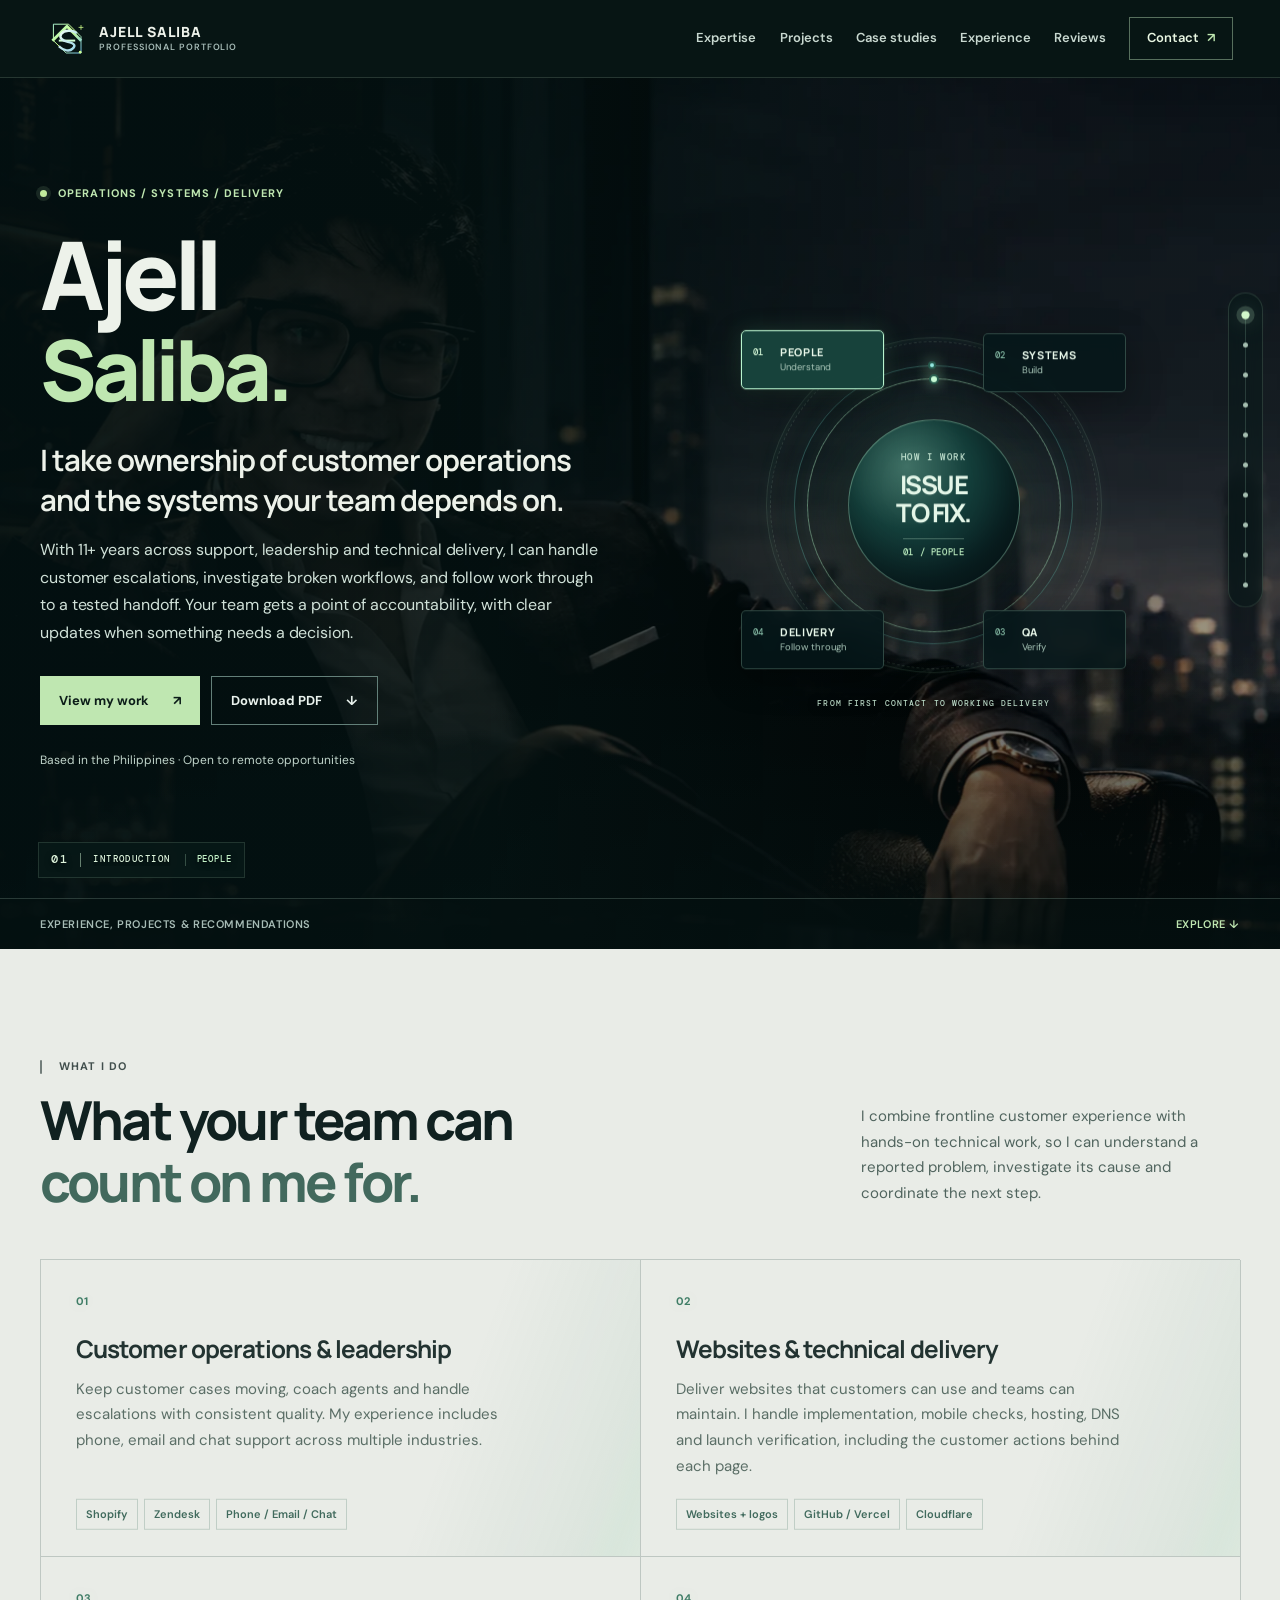
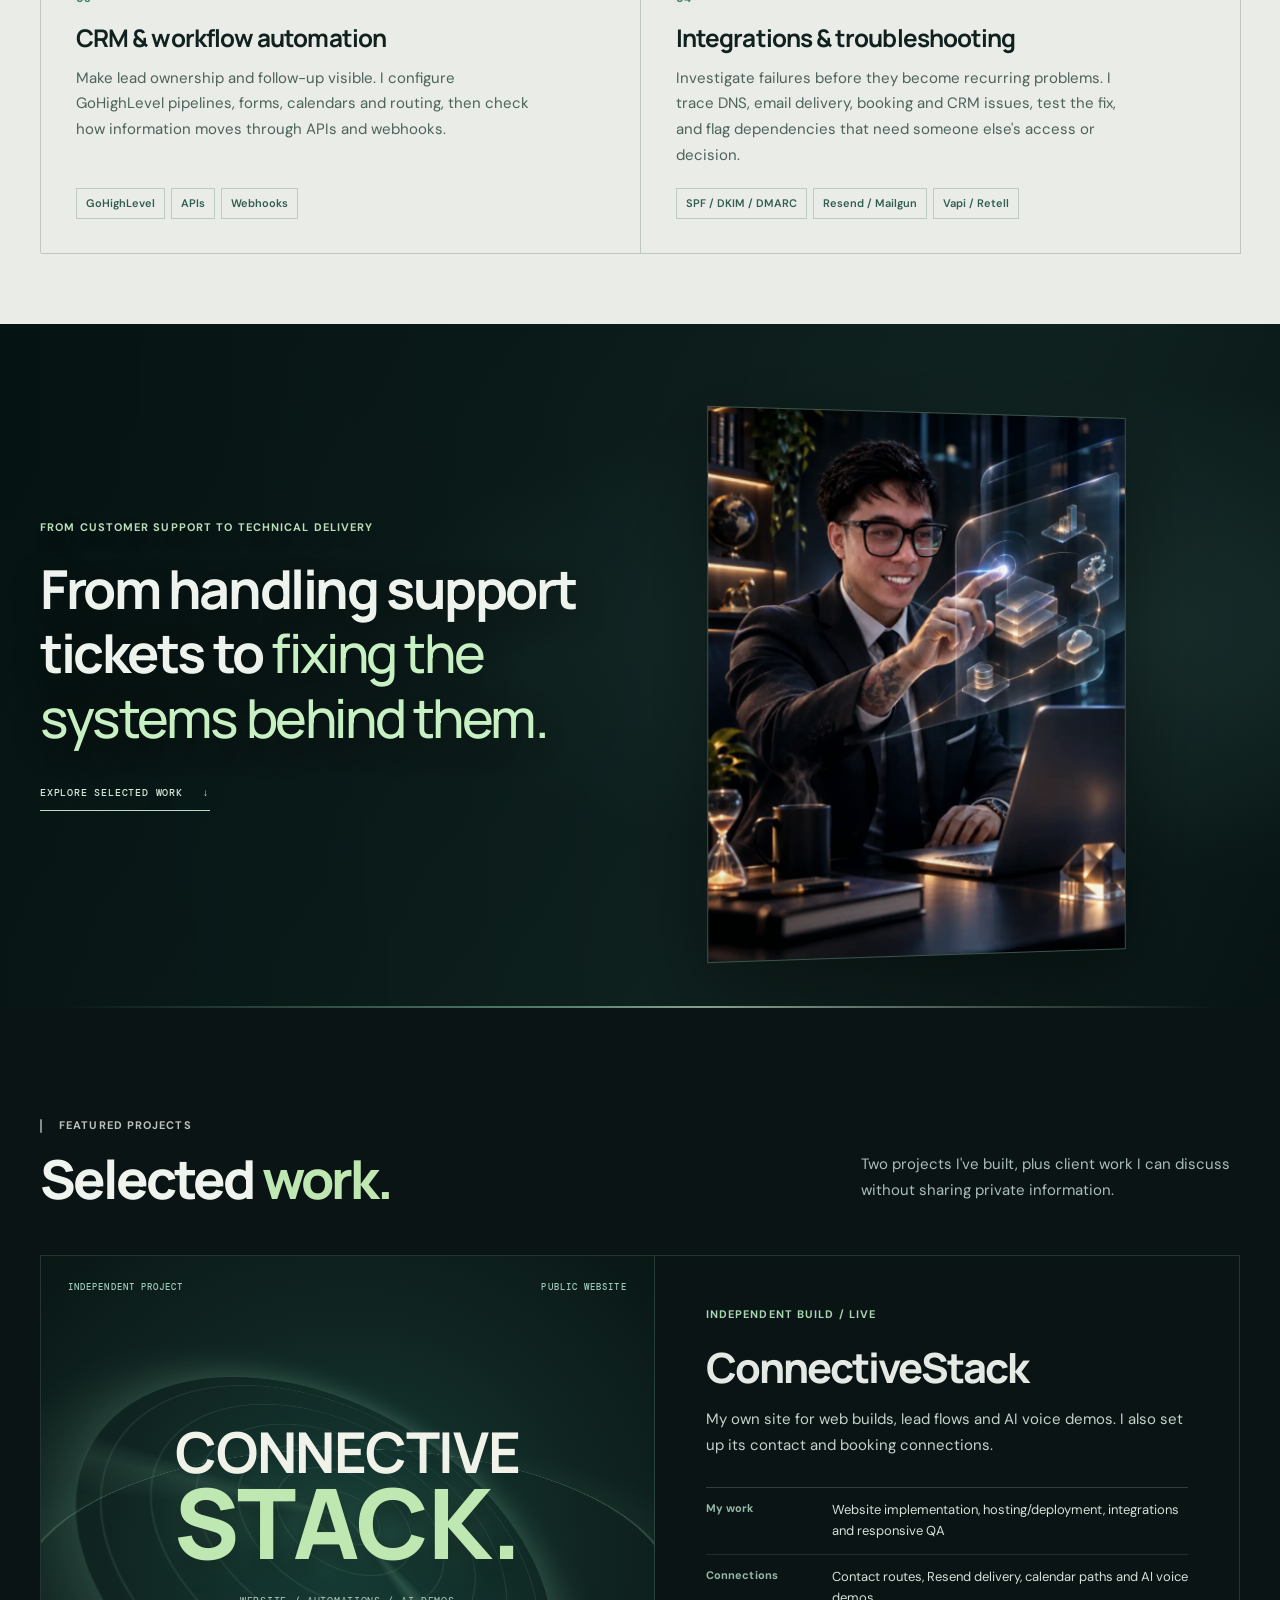
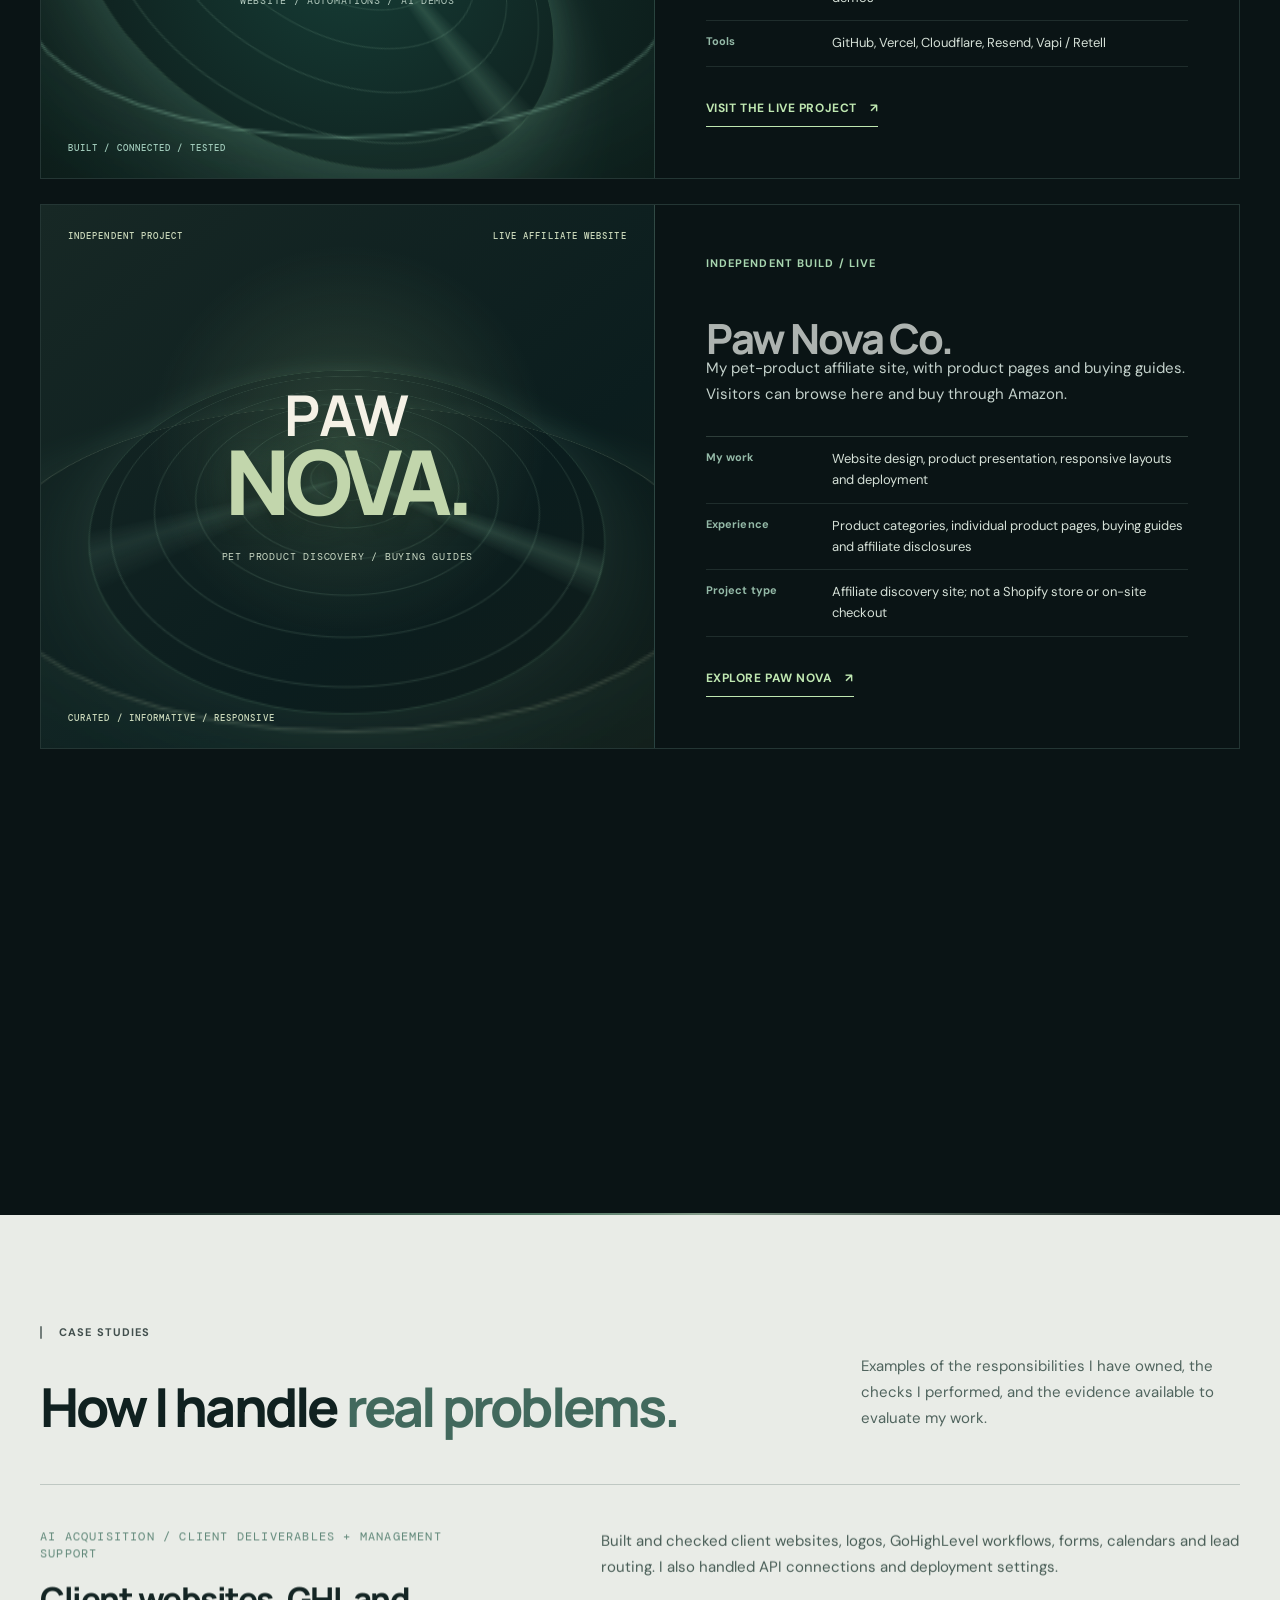
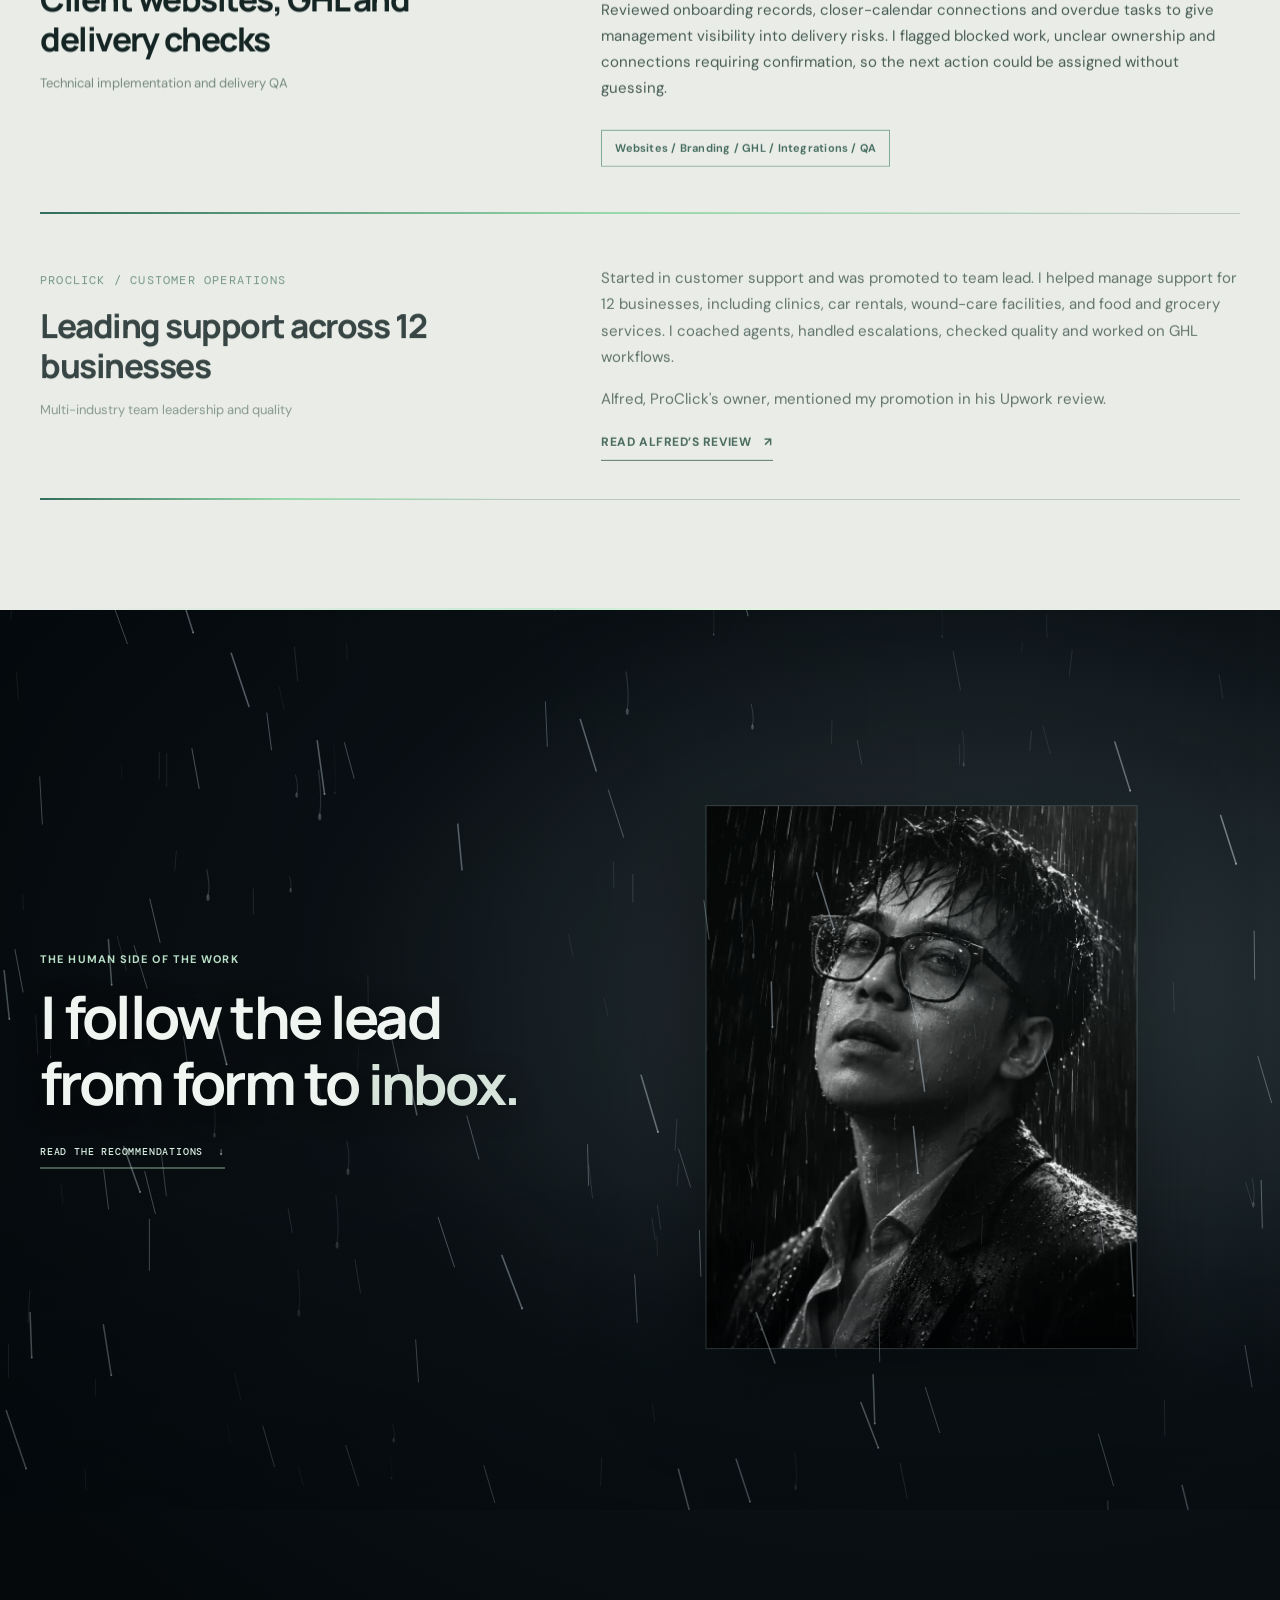
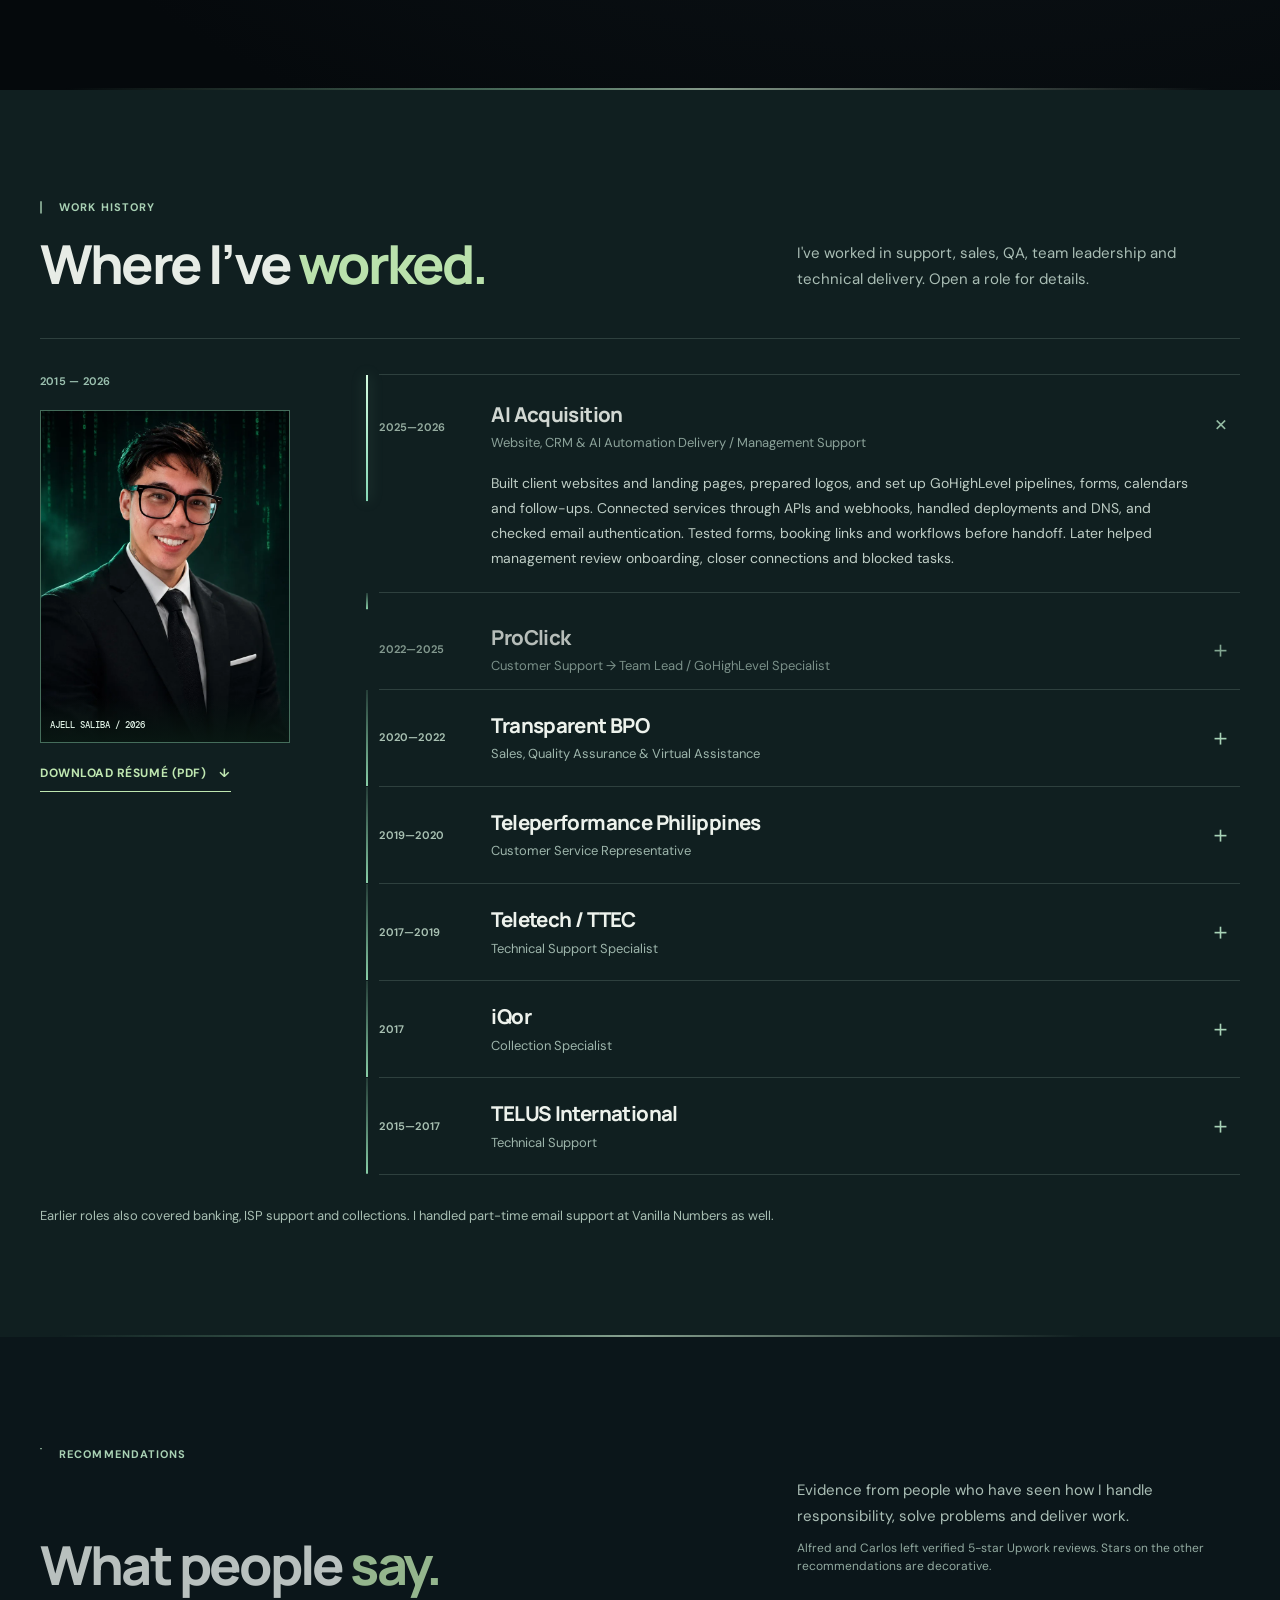
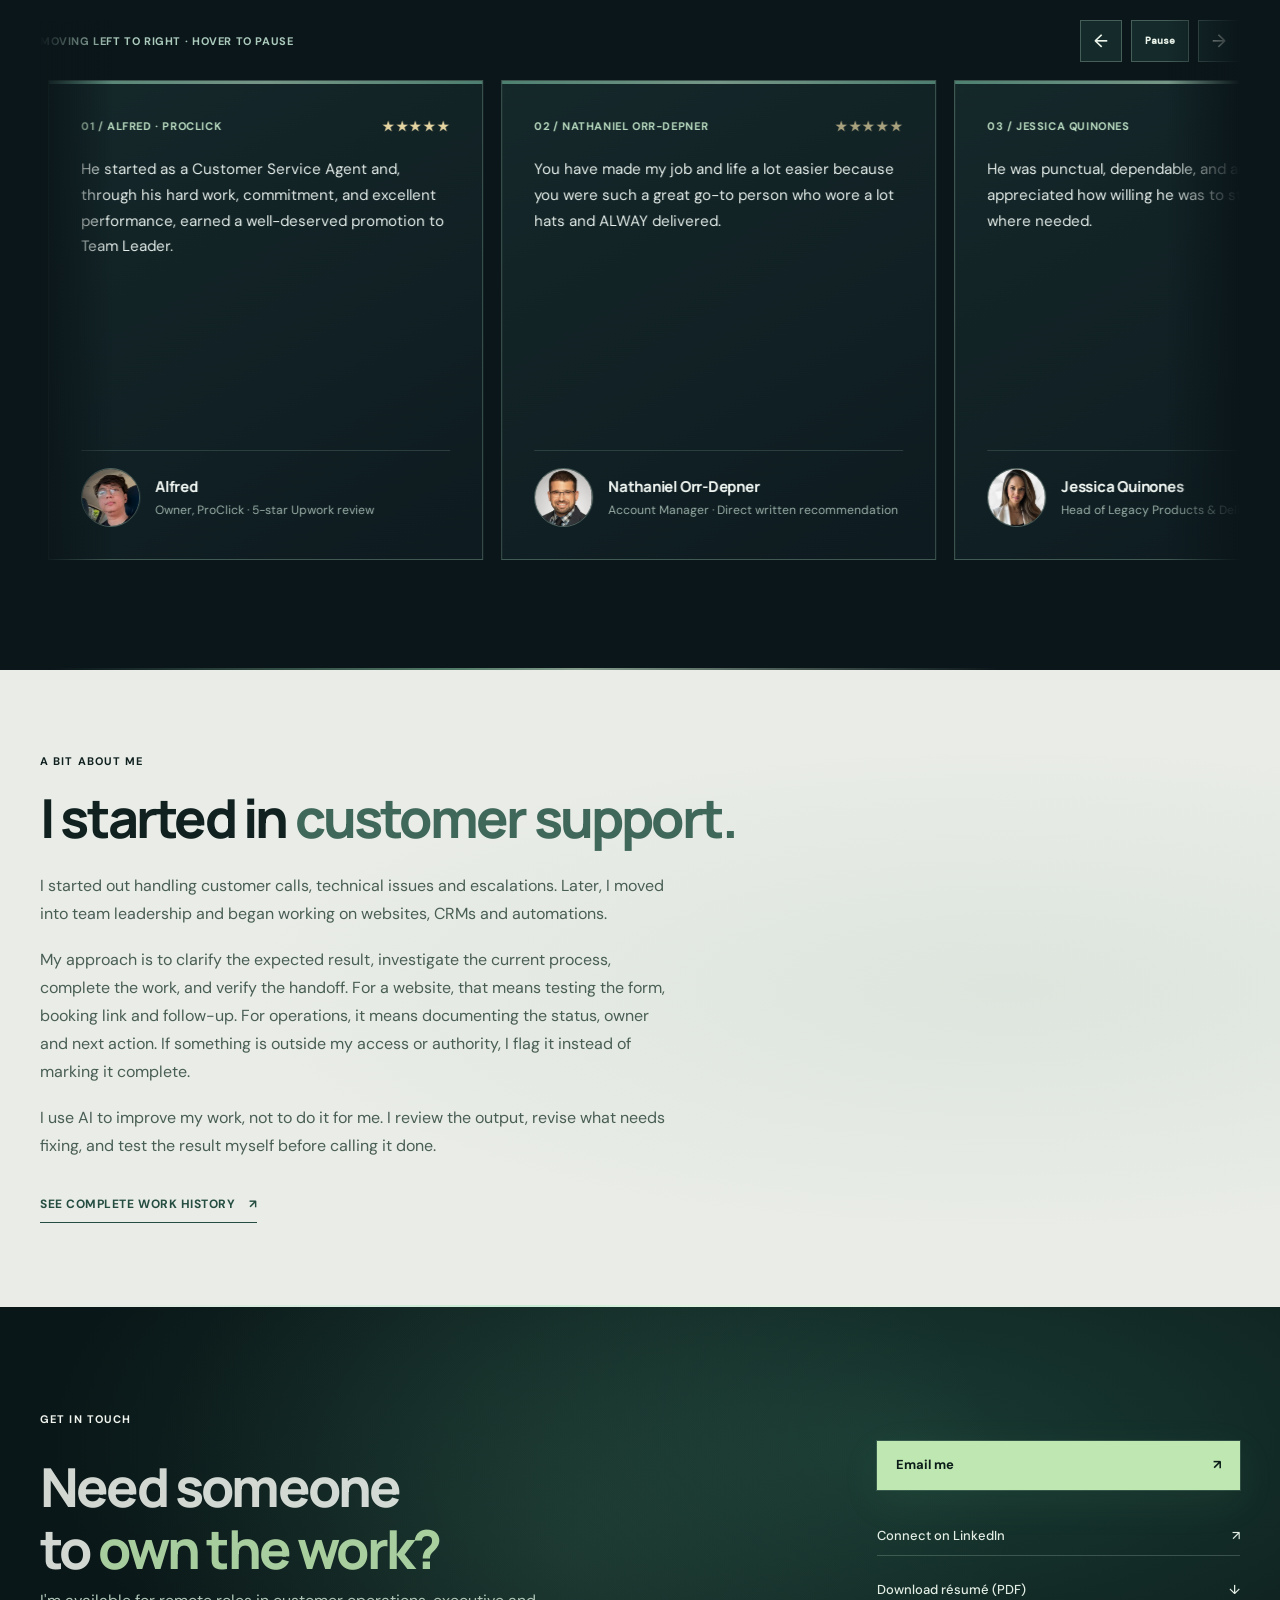
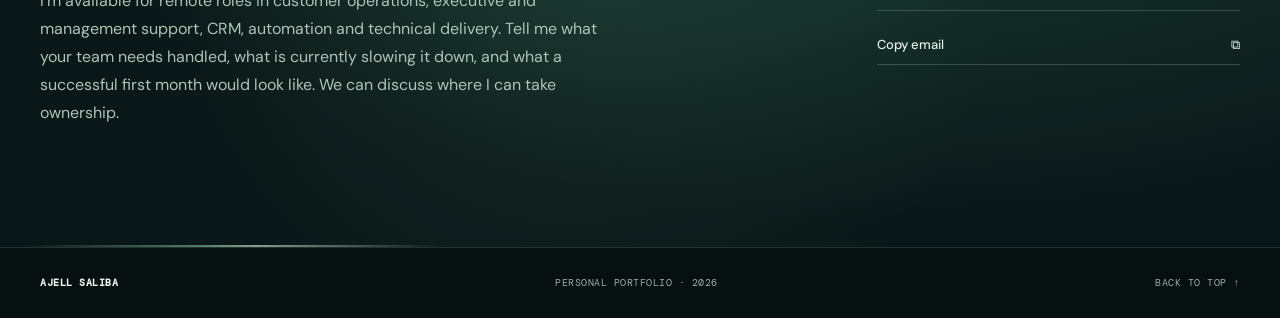
==== commit 00dc94c2: "Position homepage around customer outcomes and verifiable delivery" ====
--- a/index.html
+++ b/index.html
@@ -42,17 +42,17 @@
 <nav class="mobile-menu" id="mobileMenu" aria-label="Mobile navigation" hidden><a href="#expertise">Expertise</a><a href="#selected-work">Featured projects</a><a href="#case-studies">Case studies</a><a href="#experience">Work experience</a><a href="#voices">Recommendations</a><a href="#about">About me</a><a href="#contact">Contact</a></nav>
 <main id="main">
   <section class="hero" id="home" aria-labelledby="homeTitle"><div class="hero-grid container">
-    <div class="hero-copy"><p class="eyebrow hero-kicker"><span class="signal-dot" aria-hidden="true"></span> OPERATIONS / SYSTEMS / DELIVERY</p><h1 id="homeTitle">Ajell <em>Saliba.</em></h1><p class="hero-lead">I lead support teams, fix technical issues, and build the systems they use.</p><p class="hero-description">11+ years in customer support, team leadership and client work. I've handled websites, GoHighLevel workflows, API connections and technical QA.</p><div class="hero-actions"><a class="button button-primary" href="#selected-work">View my work <span aria-hidden="true">↗</span></a><a class="button button-quiet" href="Ajell-Saliba-Resume.pdf" download="Ajell-Saliba-Resume.pdf" type="application/pdf" aria-label="Download Ajell Saliba résumé as PDF">Download PDF <span aria-hidden="true">↓</span></a></div><p class="hero-footnote">Based in the Philippines · Open to remote opportunities</p></div>
+    <div class="hero-copy"><p class="eyebrow hero-kicker"><span class="signal-dot" aria-hidden="true"></span> OPERATIONS / SYSTEMS / DELIVERY</p><h1 id="homeTitle">Ajell <em>Saliba.</em></h1><p class="hero-lead">I take ownership of customer operations and the systems your team depends on.</p><p class="hero-description">With 11+ years across support, leadership and technical delivery, I can handle customer escalations, investigate broken workflows, and follow work through to a tested handoff. Your team gets a point of accountability, with clear updates when something needs a decision.</p><div class="hero-actions"><a class="button button-primary" href="#selected-work">View my work <span aria-hidden="true">↗</span></a><a class="button button-quiet" href="Ajell-Saliba-Resume.pdf" download="Ajell-Saliba-Resume.pdf" type="application/pdf" aria-label="Download Ajell Saliba résumé as PDF">Download PDF <span aria-hidden="true">↓</span></a></div><p class="hero-footnote">Based in the Philippines · Open to remote opportunities</p></div>
     <div class="hero-city-photo" aria-hidden="true"><img src="assets/hero-city.webp" width="1578" height="888" alt="" fetchpriority="high" decoding="async"></div>
   </div><div class="hero-bottom"><div class="container"><span>EXPERIENCE, PROJECTS & RECOMMENDATIONS</span><a href="#expertise">EXPLORE <span aria-hidden="true">↓</span></a></div></div></section>
 
   <section class="expertise section-pad surface-light" id="expertise" aria-labelledby="expertiseTitle"><div class="container">
-    <header class="section-heading reveal"><p class="eyebrow">WHAT I DO</p><div class="section-heading-grid"><h2 id="expertiseTitle">People, processes <em>and systems.</em></h2><p>I've worked directly with customers, managed agents, and fixed the tools teams use every day.</p></div></header>
+    <header class="section-heading reveal"><p class="eyebrow">WHAT I DO</p><div class="section-heading-grid"><h2 id="expertiseTitle">What your team can <em>count on me for.</em></h2><p>I combine frontline customer experience with hands-on technical work, so I can understand a reported problem, investigate its cause and coordinate the next step.</p></div></header>
     <div class="expertise-grid">
-      <article class="expertise-item reveal"><span class="item-no">01</span><h3>Customer operations & leadership</h3><p>Handled phone, email and chat support, escalations, quality checks and agent coaching across different industries.</p><div class="skill-tags"><span>Shopify</span><span>Zendesk</span><span>Phone / Email / Chat</span></div></article>
-      <article class="expertise-item reveal"><span class="item-no">02</span><h3>Websites & technical delivery</h3><p>Built and updated client sites and landing pages. Handled logos, mobile fixes, hosting, DNS and launch checks.</p><div class="skill-tags"><span>Websites + logos</span><span>GitHub / Vercel</span><span>Cloudflare</span></div></article>
-      <article class="expertise-item reveal"><span class="item-no">03</span><h3>CRM & workflow automation</h3><p>Set up GoHighLevel pipelines, forms, calendars, lead routing and follow-ups. Connected outside tools through APIs and webhooks.</p><div class="skill-tags"><span>GoHighLevel</span><span>APIs</span><span>Webhooks</span></div></article>
-      <article class="expertise-item reveal"><span class="item-no">04</span><h3>Integrations & troubleshooting</h3><p>Fixed DNS and email delivery issues, tested booking links and CRM connections, and built AI voice demos.</p><div class="skill-tags"><span>SPF / DKIM / DMARC</span><span>Resend / Mailgun</span><span>Vapi / Retell</span></div></article>
+      <article class="expertise-item reveal"><span class="item-no">01</span><h3>Customer operations & leadership</h3><p>Keep customer cases moving, coach agents and handle escalations with consistent quality. My experience includes phone, email and chat support across multiple industries.</p><div class="skill-tags"><span>Shopify</span><span>Zendesk</span><span>Phone / Email / Chat</span></div></article>
+      <article class="expertise-item reveal"><span class="item-no">02</span><h3>Websites & technical delivery</h3><p>Deliver websites that customers can use and teams can maintain. I handle implementation, mobile checks, hosting, DNS and launch verification, including the customer actions behind each page.</p><div class="skill-tags"><span>Websites + logos</span><span>GitHub / Vercel</span><span>Cloudflare</span></div></article>
+      <article class="expertise-item reveal"><span class="item-no">03</span><h3>CRM & workflow automation</h3><p>Make lead ownership and follow-up visible. I configure GoHighLevel pipelines, forms, calendars and routing, then check how information moves through APIs and webhooks.</p><div class="skill-tags"><span>GoHighLevel</span><span>APIs</span><span>Webhooks</span></div></article>
+      <article class="expertise-item reveal"><span class="item-no">04</span><h3>Integrations & troubleshooting</h3><p>Investigate failures before they become recurring problems. I trace DNS, email delivery, booking and CRM issues, test the fix, and flag dependencies that need someone else's access or decision.</p><div class="skill-tags"><span>SPF / DKIM / DMARC</span><span>Resend / Mailgun</span><span>Vapi / Retell</span></div></article>
     </div>
   </div></section>
 
@@ -91,9 +91,9 @@
   </div></section>
 
   <section class="case-studies section-pad surface-light" id="case-studies" aria-labelledby="casesTitle"><div class="container">
-    <header class="section-heading reveal"><p class="eyebrow">CASE STUDIES</p><div class="section-heading-grid"><h2 id="casesTitle">What I <em>worked on.</em></h2><p>A closer look at the tasks I owned and the problems I helped resolve.</p></div></header>
+    <header class="section-heading reveal"><p class="eyebrow">CASE STUDIES</p><div class="section-heading-grid"><h2 id="casesTitle">How I handle <em>real problems.</em></h2><p>Examples of the responsibilities I have owned, the checks I performed, and the evidence available to evaluate my work.</p></div></header>
     <div class="case-list">
-      <article class="case-row reveal"><div class="case-title"><p class="eyebrow">AI ACQUISITION / CLIENT DELIVERABLES + MANAGEMENT SUPPORT</p><h3>Client websites, GHL and delivery checks</h3><p>Technical implementation and delivery QA</p></div><div class="case-detail"><p>Built and checked client websites, logos, GoHighLevel workflows, forms, calendars and lead routing. I also handled API connections and deployment settings.</p><p>Reviewed onboarding records, closer-calendar connections and overdue tasks. If a task was blocked or nobody owned the next step, I flagged it for follow-up.</p><span class="case-tag">Websites / Branding / GHL / Integrations / QA</span></div></article>
+      <article class="case-row reveal"><div class="case-title"><p class="eyebrow">AI ACQUISITION / CLIENT DELIVERABLES + MANAGEMENT SUPPORT</p><h3>Client websites, GHL and delivery checks</h3><p>Technical implementation and delivery QA</p></div><div class="case-detail"><p>Built and checked client websites, logos, GoHighLevel workflows, forms, calendars and lead routing. I also handled API connections and deployment settings.</p><p>Reviewed onboarding records, closer-calendar connections and overdue tasks to give management visibility into delivery risks. I flagged blocked work, unclear ownership and connections requiring confirmation, so the next action could be assigned without guessing.</p><span class="case-tag">Websites / Branding / GHL / Integrations / QA</span></div></article>
       <article class="case-row reveal"><div class="case-title"><p class="eyebrow">PROCLICK / CUSTOMER OPERATIONS</p><h3>Leading support across 12 businesses</h3><p>Multi-industry team leadership and quality</p></div><div class="case-detail"><p>Started in customer support and was promoted to team lead. I helped manage support for 12 businesses, including clinics, car rentals, wound-care facilities, and food and grocery services. I coached agents, handled escalations, checked quality and worked on GHL workflows.</p><p>Alfred, ProClick's owner, mentioned my promotion in his Upwork review.</p><a class="text-link dark-link" href="#voices">Read Alfred’s review <span aria-hidden="true">↗</span></a></div></article>
     </div>
   </div></section>
@@ -118,7 +118,7 @@
       </div></div>
       <p class="experience-note">Earlier roles also covered banking, ISP support and collections. I handled part-time email support at Vanilla Numbers as well.</p>
     </div></section>
-  <section class="voices-section section-pad" id="voices" aria-labelledby="voicesTitle"><div class="container"><header class="section-opening"><span class="eyebrow">RECOMMENDATIONS</span><div class="opening-line"><h2 id="voicesTitle">What people <em>say.</em></h2><p>Short excerpts from people I've worked with.<span class="voice-rating-note">Alfred and Carlos left verified 5-star Upwork reviews. Stars on the other recommendations are decorative.</span></p></div></header>
+  <section class="voices-section section-pad" id="voices" aria-labelledby="voicesTitle"><div class="container"><header class="section-opening"><span class="eyebrow">RECOMMENDATIONS</span><div class="opening-line"><h2 id="voicesTitle">What people <em>say.</em></h2><p>Evidence from people who have seen how I handle responsibility, solve problems and deliver work.<span class="voice-rating-note">Alfred and Carlos left verified 5-star Upwork reviews. Stars on the other recommendations are decorative.</span></p></div></header>
       <div class="voices-marquee">
         <div class="voices-marquee-controls" aria-label="Feedback carousel controls">
           <span class="voices-marquee-hint">MOVING LEFT TO RIGHT · HOVER TO PAUSE</span>
@@ -141,11 +141,11 @@
     </div></section>
 
   <section class="about-section section-pad surface-light" id="about" aria-labelledby="aboutTitle"><div class="container about-layout">
-    <div class="about-text reveal"><p class="eyebrow">A BIT ABOUT ME</p><h2 id="aboutTitle">I started in <em>customer support.</em></h2><p>I started out handling customer calls, technical issues and escalations. Later, I moved into team leadership and began working on websites, CRMs and automations.</p><p>When I set something up, I test the full process. A nice-looking page doesn't mean much if the form, booking link or follow-up doesn't work.</p><p>I use AI to improve my work, not to do it for me. I review the output, revise what needs fixing, and test the result myself before calling it done.</p><a class="text-link dark-link" href="resume.html">See complete work history <span aria-hidden="true">↗</span></a></div>
+    <div class="about-text reveal"><p class="eyebrow">A BIT ABOUT ME</p><h2 id="aboutTitle">I started in <em>customer support.</em></h2><p>I started out handling customer calls, technical issues and escalations. Later, I moved into team leadership and began working on websites, CRMs and automations.</p><p>My approach is to clarify the expected result, investigate the current process, complete the work, and verify the handoff. For a website, that means testing the form, booking link and follow-up. For operations, it means documenting the status, owner and next action. If something is outside my access or authority, I flag it instead of marking it complete.</p><p>I use AI to improve my work, not to do it for me. I review the output, revise what needs fixing, and test the result myself before calling it done.</p><a class="text-link dark-link" href="resume.html">See complete work history <span aria-hidden="true">↗</span></a></div>
     
   </div></section>
 
-  <section class="contact-section section-pad surface-dark" id="contact" aria-labelledby="contactTitle"><div class="container contact-layout"><div><p class="eyebrow">GET IN TOUCH</p><h2 id="contactTitle">Have a role or project <em>in mind?</em></h2><p>I'm looking for remote roles in support operations, CRM, automation and technical delivery. If my experience fits what your team needs, I'd like to hear from you.</p></div><div class="contact-actions"><a class="button button-primary" href="mailto:ajellsaliba@gmail.com?subject=Hello%20Ajell">Email me <span aria-hidden="true">↗</span></a><a href="https://www.linkedin.com/in/ajellsaliba/" target="_blank" rel="noopener noreferrer">Connect on LinkedIn <span aria-hidden="true">↗</span></a><a href="Ajell-Saliba-Resume.pdf" download="Ajell-Saliba-Resume.pdf" type="application/pdf">Download résumé (PDF) <span aria-hidden="true">↓</span></a><button type="button" id="copyEmail">Copy email <span aria-hidden="true">⧉</span></button><p class="copy-feedback" id="copyFeedback" role="status" aria-live="polite"></p></div></div></section>
+  <section class="contact-section section-pad surface-dark" id="contact" aria-labelledby="contactTitle"><div class="container contact-layout"><div><p class="eyebrow">GET IN TOUCH</p><h2 id="contactTitle">Need someone to <em>own the work?</em></h2><p>I'm available for remote roles in customer operations, executive and management support, CRM, automation and technical delivery. Tell me what your team needs handled, what is currently slowing it down, and what a successful first month would look like. We can discuss where I can take ownership.</p></div><div class="contact-actions"><a class="button button-primary" href="mailto:ajellsaliba@gmail.com?subject=Hello%20Ajell">Email me <span aria-hidden="true">↗</span></a><a href="https://www.linkedin.com/in/ajellsaliba/" target="_blank" rel="noopener noreferrer">Connect on LinkedIn <span aria-hidden="true">↗</span></a><a href="Ajell-Saliba-Resume.pdf" download="Ajell-Saliba-Resume.pdf" type="application/pdf">Download résumé (PDF) <span aria-hidden="true">↓</span></a><button type="button" id="copyEmail">Copy email <span aria-hidden="true">⧉</span></button><p class="copy-feedback" id="copyFeedback" role="status" aria-live="polite"></p></div></div></section>
 </main>
 <footer class="site-footer"><div class="container footer-content"><a href="#top" class="footer-brand">AJELL SALIBA</a><span>PERSONAL PORTFOLIO · 2026</span><a href="#top">BACK TO TOP ↑</a></div></footer>
 </body>
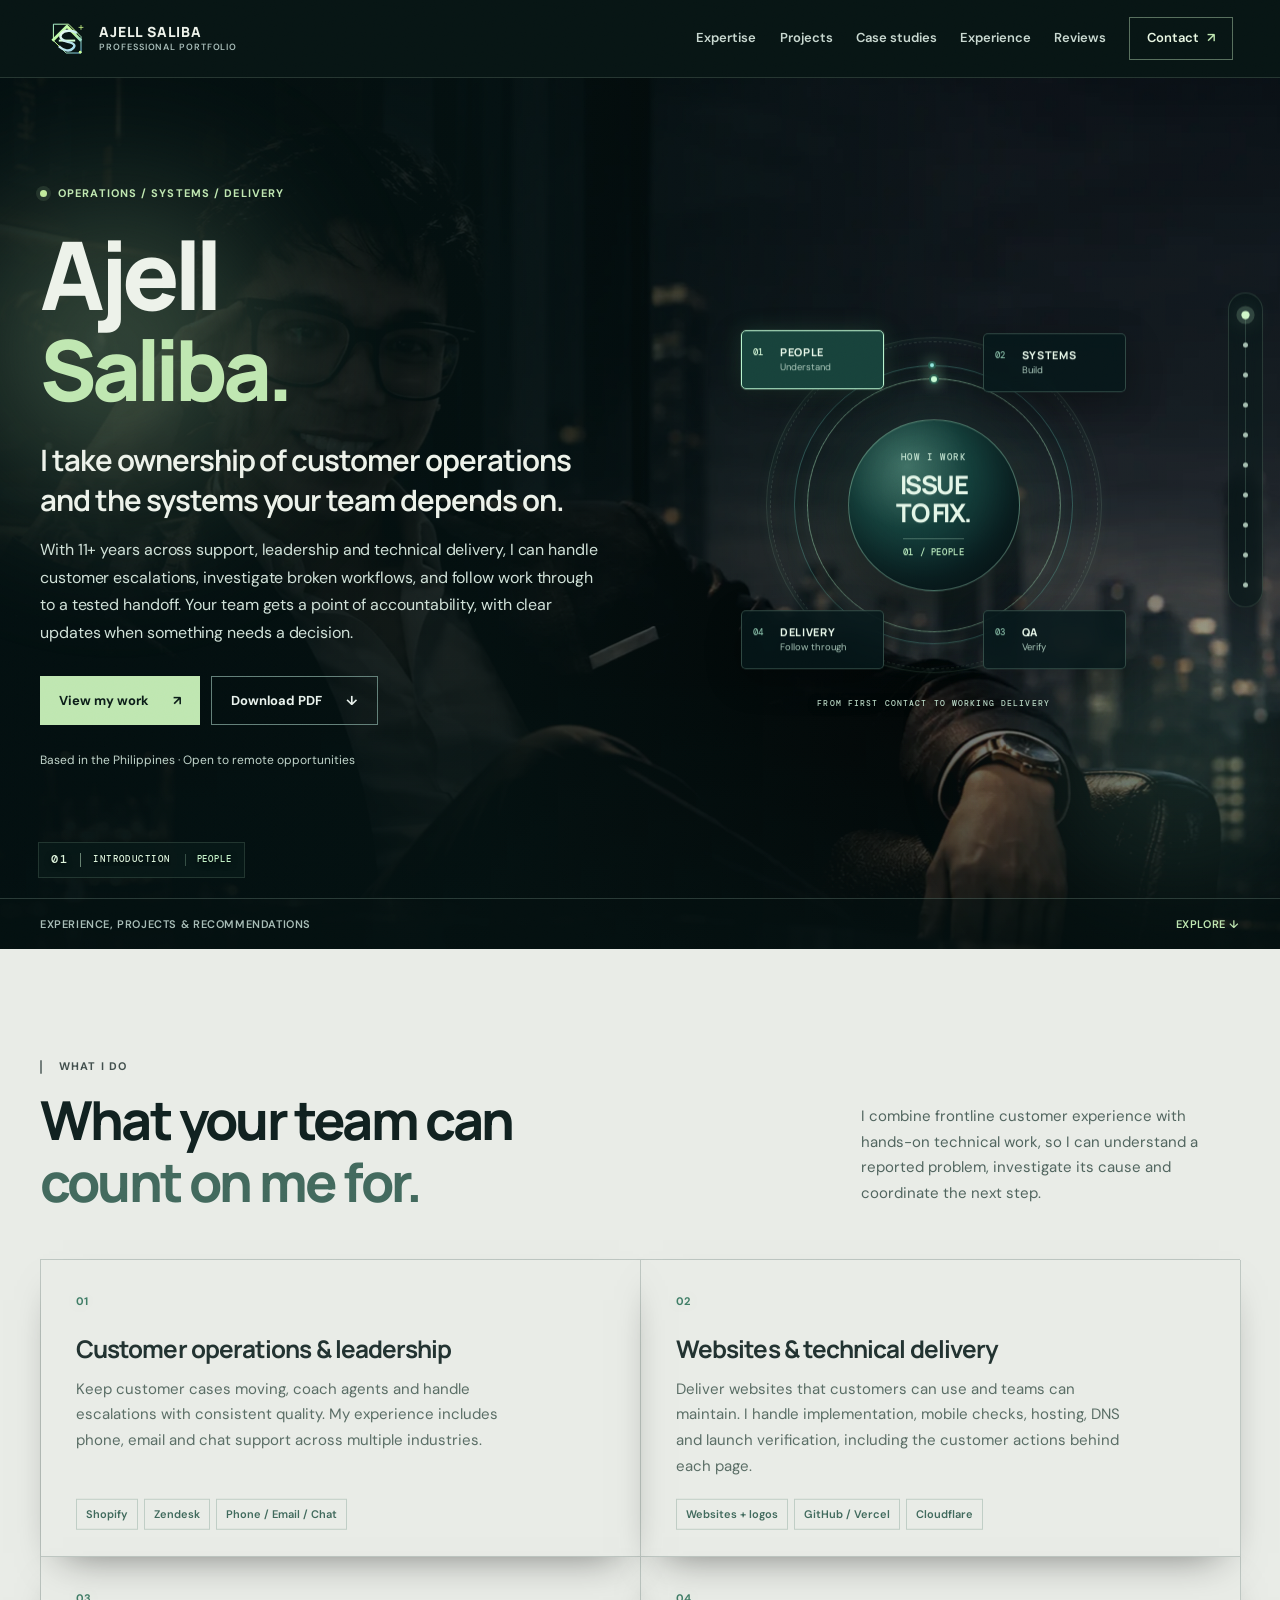
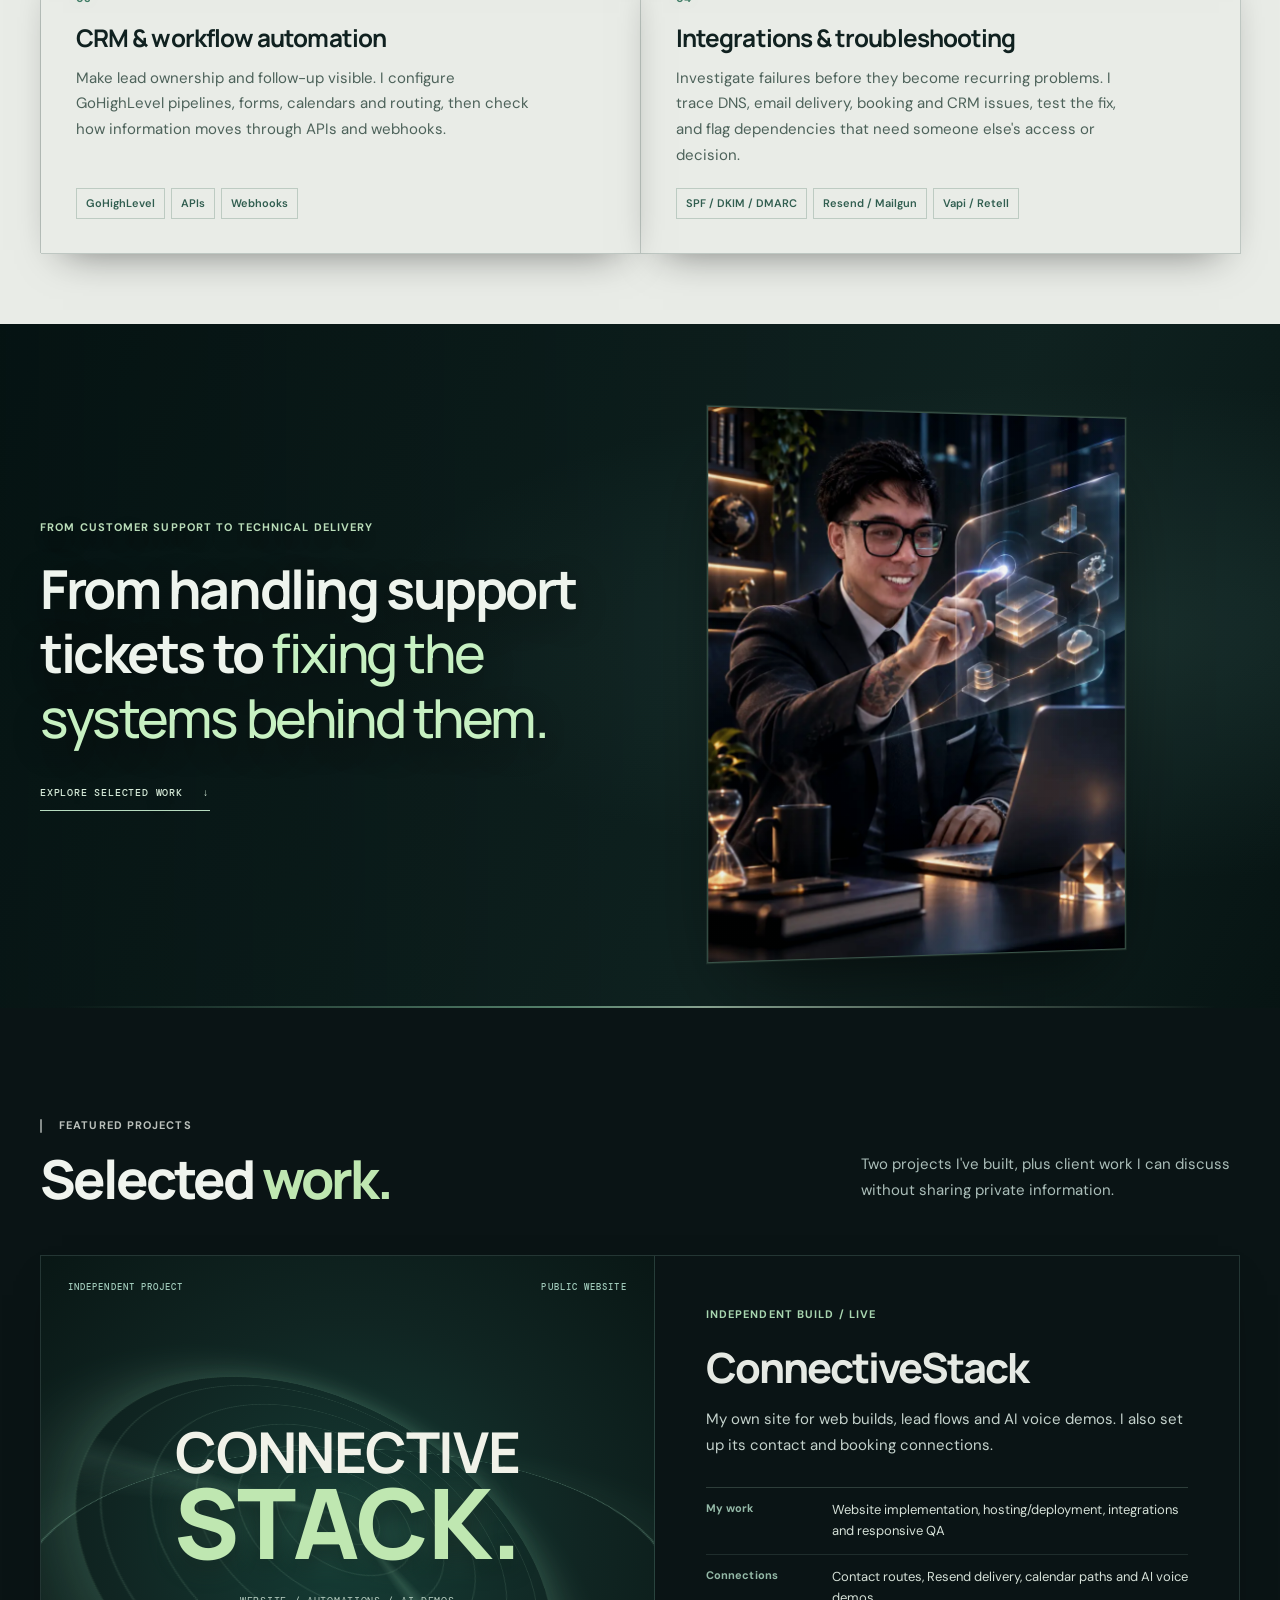
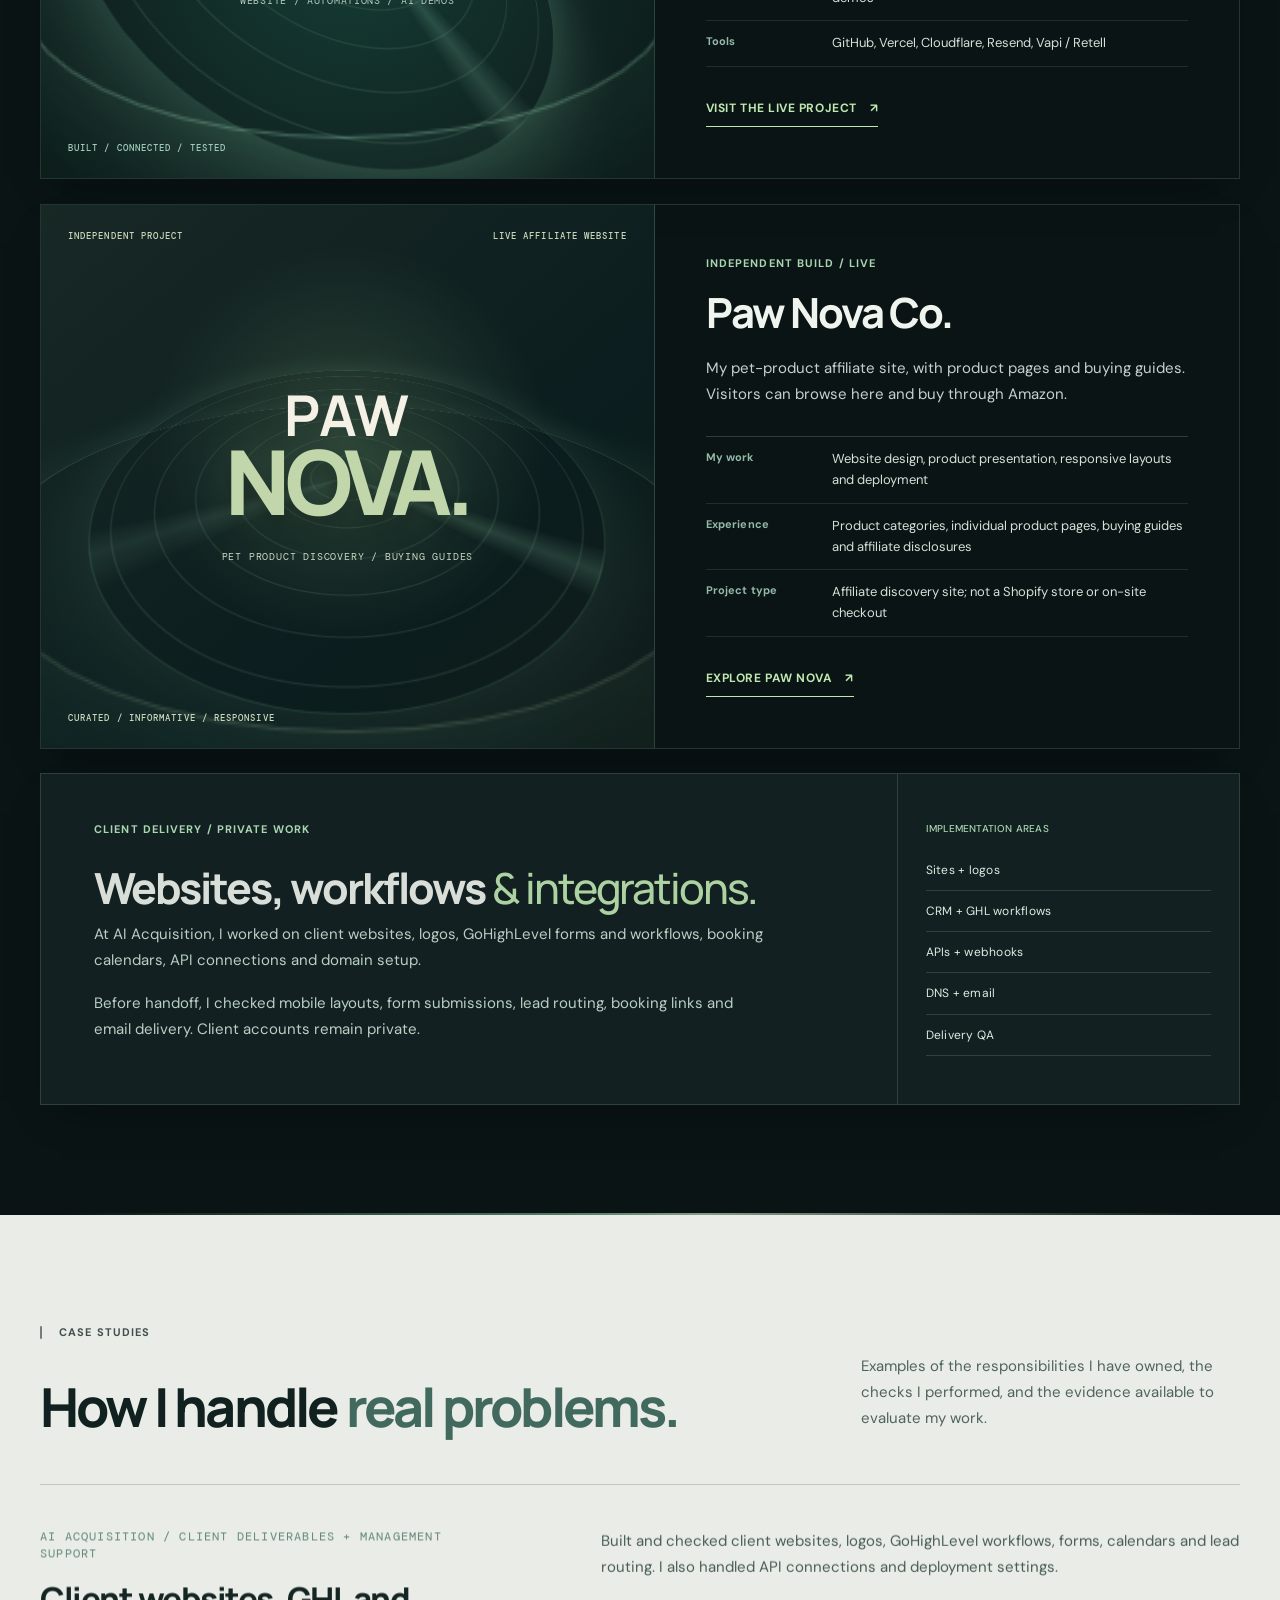
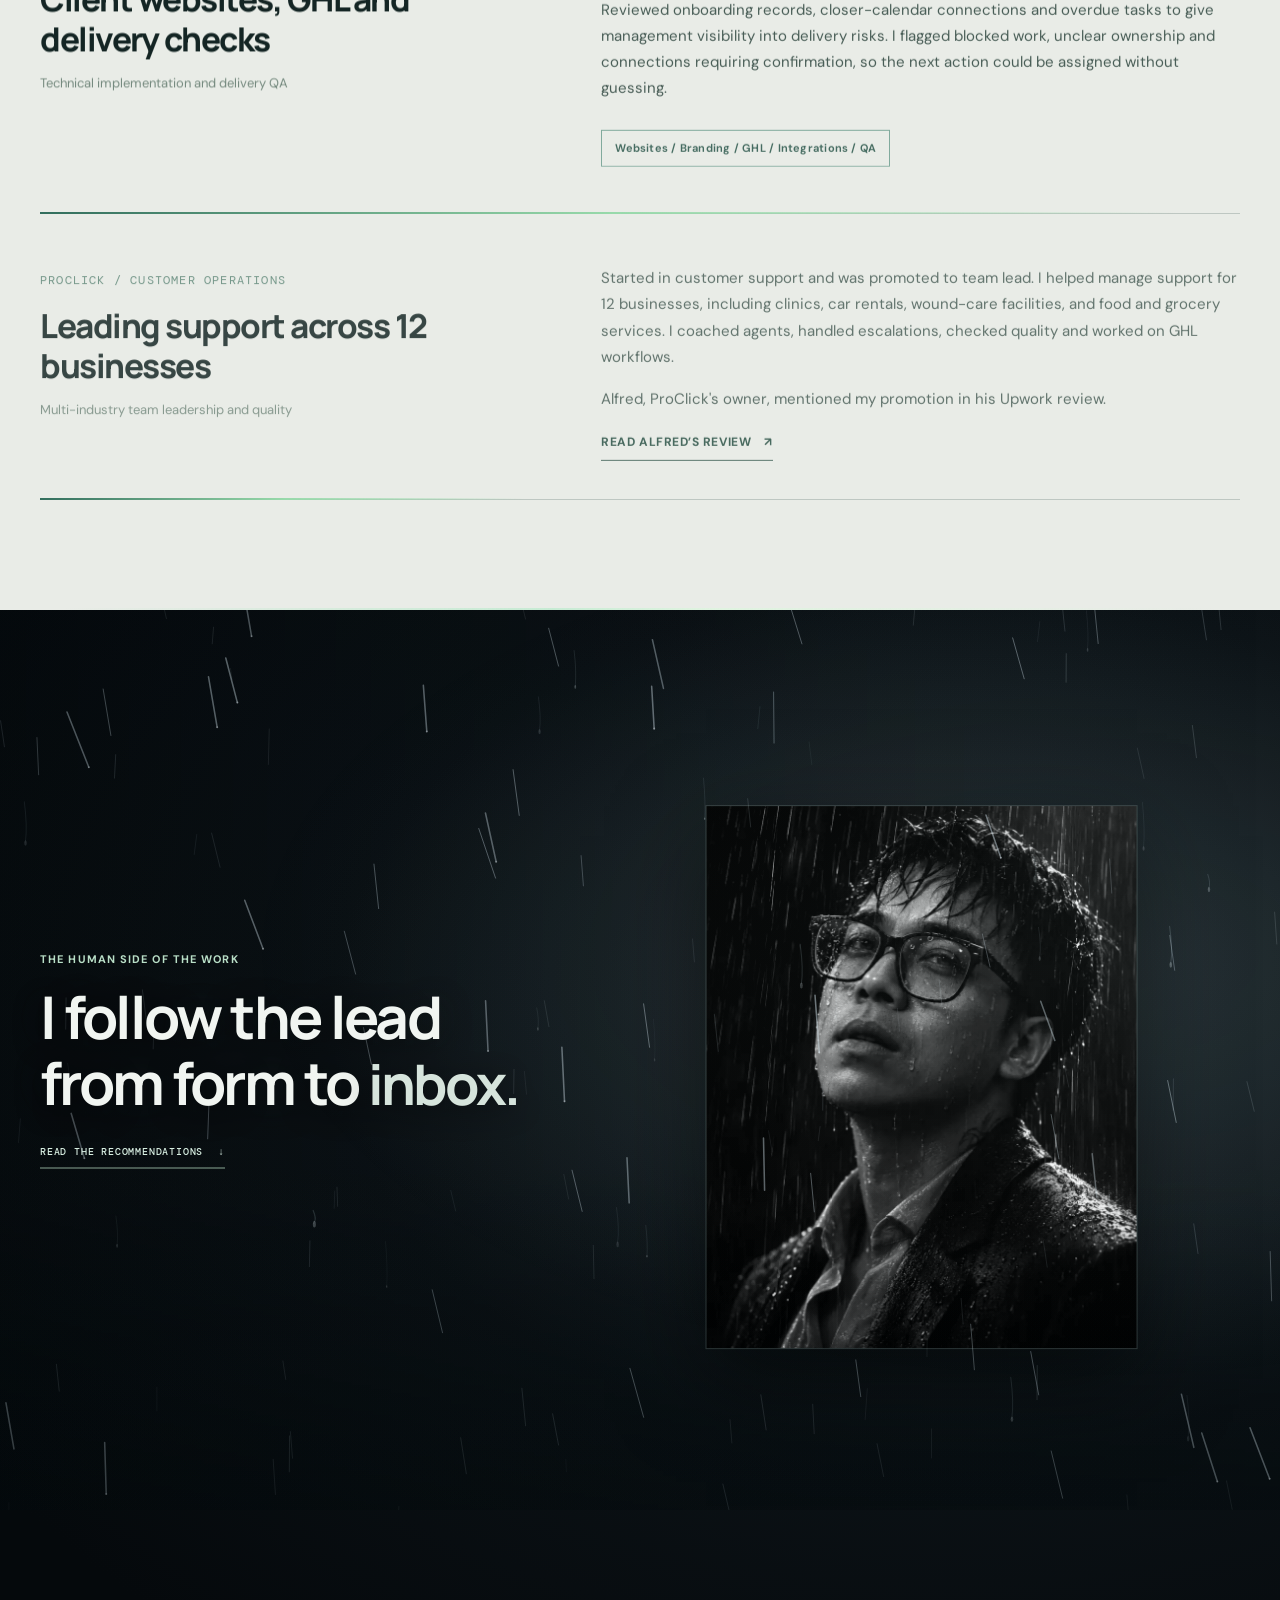
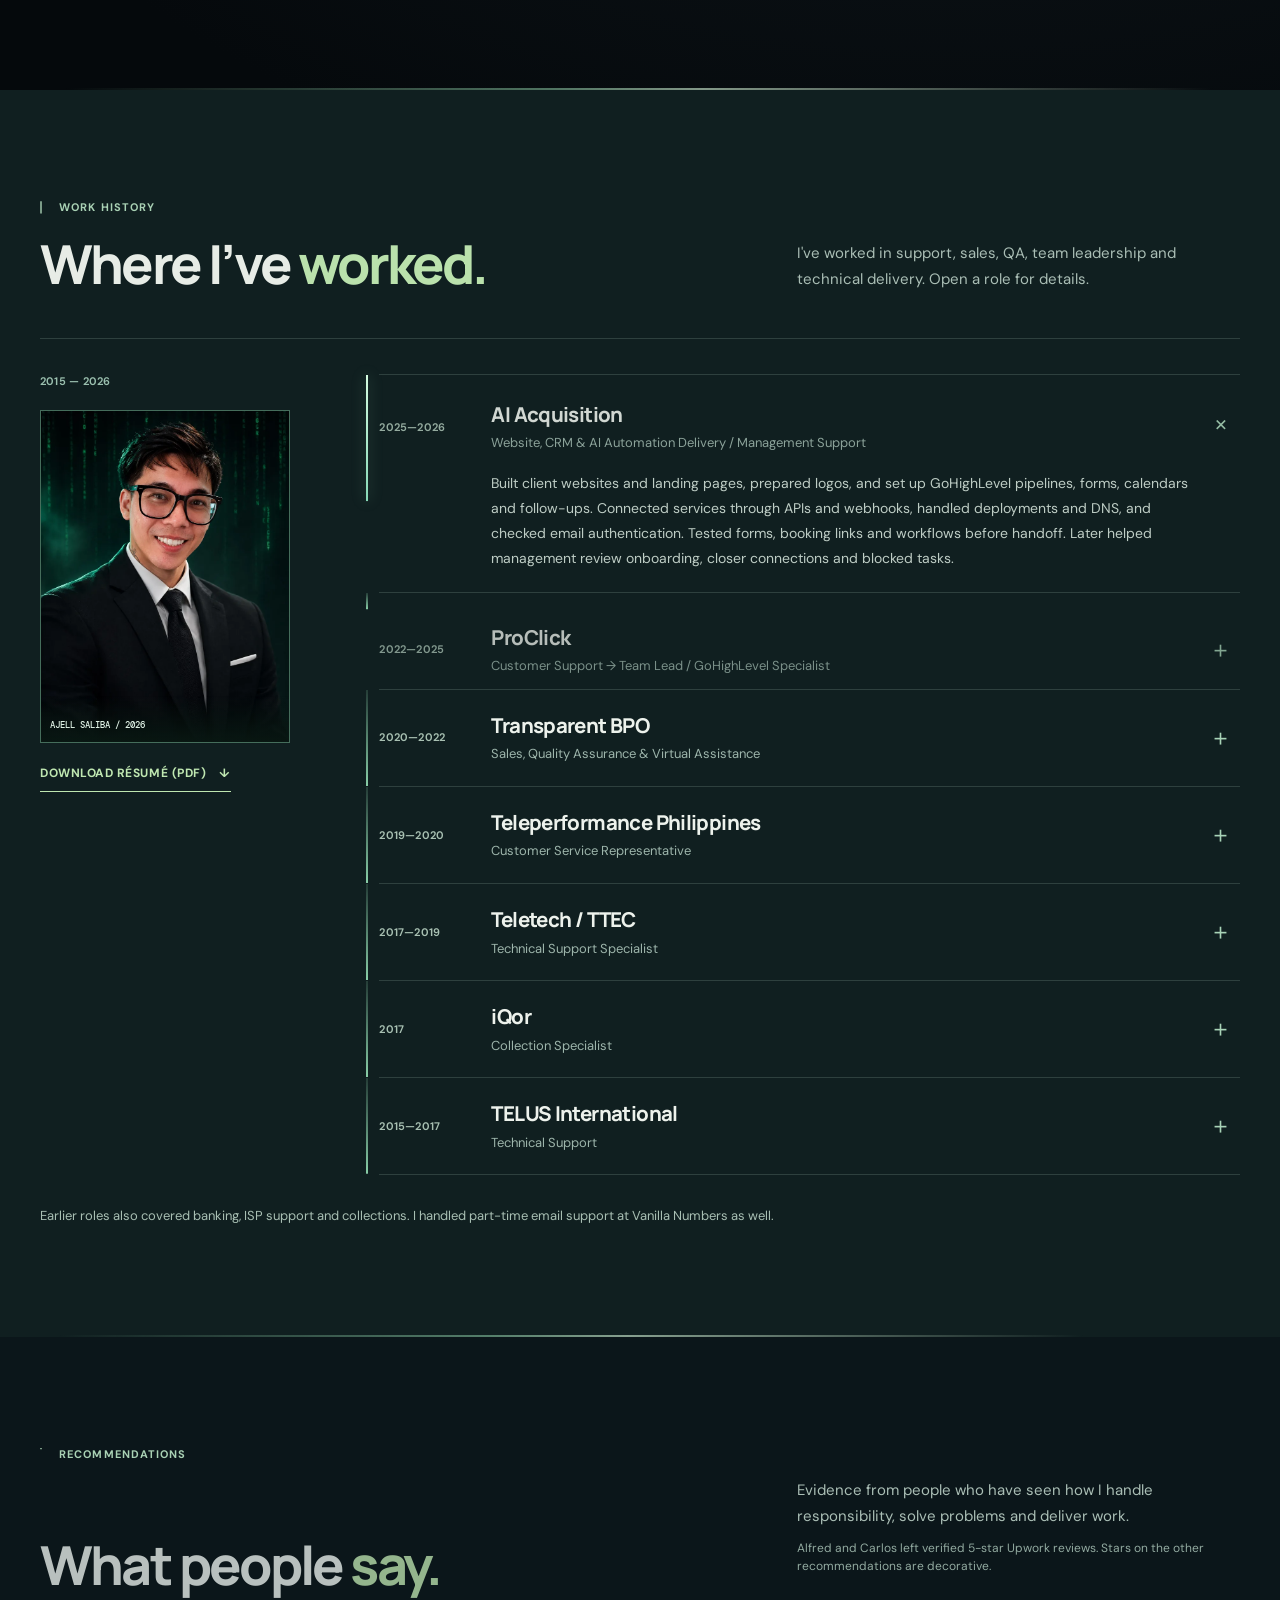
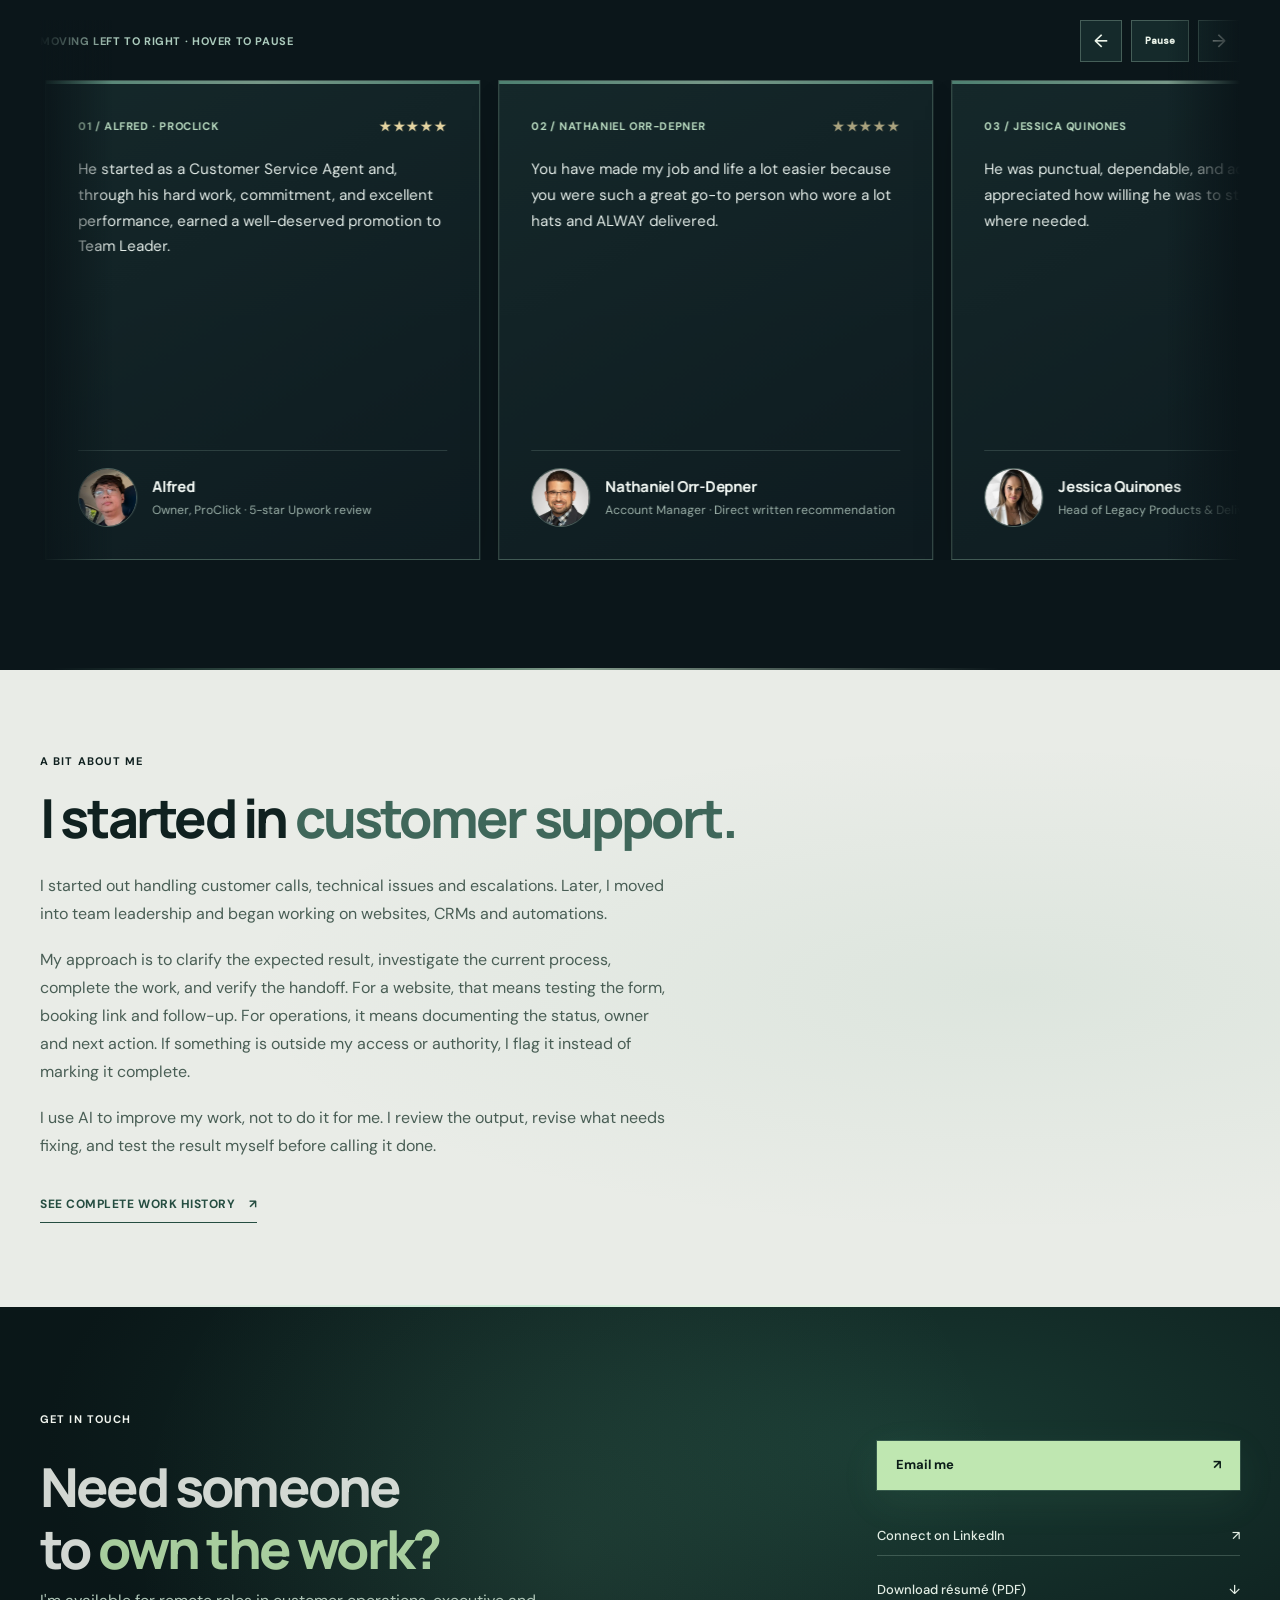
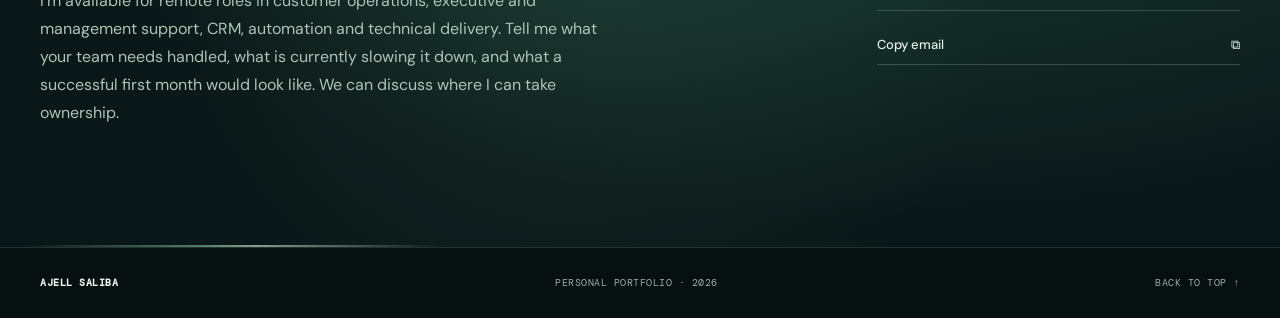
==== commit a51f64b1: "Deploy Claude v39 visual system while preserving latest outcomes-focused portfolio content" ====
--- a/index.html
+++ b/index.html
@@ -6,7 +6,7 @@
 <meta name="theme-color" content="#0a1515">
 <meta name="description" content="Ajell Saliba's portfolio: client website and logo deliverables, GoHighLevel workflows, API integrations, technical operations, QA, and support leadership.">
 <meta name="author" content="Ajell Saliba">
-<meta name="site-release" content="ajell-professional-v38-typography-20261124">
+<meta name="site-release" content="ajell-professional-v39-claude-design-preserve-copy-20261124">
 <meta property="og:type" content="website">
 <meta property="og:title" content="Ajell Saliba | Operations, Systems & Technical Delivery">
 <meta property="og:description" content="Professional work in customer operations, website implementation, CRM integrations and technical delivery.">
@@ -19,17 +19,8 @@
 <link rel="preconnect" href="https://fonts.gstatic.com" crossorigin>
 <link rel="stylesheet" href="https://fonts.googleapis.com/css2?family=DM+Mono:wght@400;500&family=DM+Sans:wght@400;500;600;700&family=Manrope:wght@400;500;600;700;800&family=Playfair+Display:ital,wght@0,500;0,600;1,500;1,600&display=swap">
 <link rel="preload" href="assets/hero-city.webp" as="image" type="image/webp">
-<link rel="stylesheet" href="styles-professional-v27.css?v=28">
-<link rel="stylesheet" href="cinematic-v29.css?v=31">
-<link rel="stylesheet" href="responsive-fidelity-v30.css?v=32">
-<link rel="stylesheet" href="scroll-narrative-v33.css?v=34">
-<link rel="stylesheet" href="feedback-carousel-v35.css?v=35">
-<link rel="stylesheet" href="pawnova-project.css?v=1">
-<link rel="stylesheet" href="typography-v38.css?v=38">
-<script src="script-professional-v27.js" defer></script>
-<script src="cinematic-v29.js?v=31" defer></script>
-<script src="scroll-narrative-v33.js?v=34" defer></script>
-<script src="feedback-carousel-v35.js?v=35" defer></script>
+<link rel="stylesheet" href="styles.css?v=39">
+<script src="main.js?v=39" defer></script>
 <title>Ajell Saliba | Professional Portfolio</title>
 </head>
 <body>
--- a/styles.css
+++ b/styles.css
@@ -0,0 +1,1813 @@
+
+:root{--night:#0a1415;--night2:#101e20;--cream:#e9ece7;--ink:#102120;--mint:#bfe7b1;--muted:#a8bcb6;--line:rgba(185,214,200,.18);--line-dark:rgba(22,57,52,.20);--display:"Manrope","DM Sans",sans-serif;--body:"DM Sans",Arial,sans-serif;--serif:"Playfair Display",Georgia,serif;--mono:"DM Mono",monospace;--header:78px}
+*,*::before,*::after{box-sizing:border-box}
+html{scroll-behavior:smooth;scroll-padding-top:90px}
+body{margin:0;background:var(--night);color:#edf2ea;font:400 16px/1.6 var(--body);-webkit-font-smoothing:antialiased;overflow-x:hidden}
+img{max-width:100%;height:auto;display:block}
+a{color:inherit;text-decoration:none}
+button{font:inherit;cursor:pointer}
+h1,h2,h3,h4,p,figure,blockquote{margin:0}
+h1,h2,h3{font-family:var(--display);line-height:1.1;letter-spacing:-.055em}
+h2 em,h3 em,h1 em{font-family:var(--serif);font-weight:500;letter-spacing:-.05em}
+p{overflow-wrap:break-word}
+:focus-visible{outline:2px solid var(--mint);outline-offset:4px}
+::selection{background:var(--mint);color:var(--night)}
+.container{width:min(1200px,calc(100% - 76px));margin:0 auto}
+.section-pad{padding:110px 0}
+.surface-light{background:var(--cream);color:var(--ink)}
+.surface-dark{background:var(--night);color:#f0f4ee}
+.eyebrow{font:500 10px/1.5 var(--mono);letter-spacing:.18em;text-transform:uppercase}
+.skip-link{position:fixed;top:-70px;left:15px;z-index:1000;background:var(--mint);color:var(--night);padding:12px}
+.skip-link:focus{top:8px}
+.site-header{height:var(--header);position:sticky;top:0;z-index:100;background:rgba(8,22,21,.94);border-bottom:1px solid rgba(196,228,201,.16);backdrop-filter:blur(20px);-webkit-backdrop-filter:blur(20px);display:flex;align-items:center;justify-content:space-between;padding:0 clamp(22px,3.7vw,66px);gap:25px}
+.brand{display:inline-flex;align-items:center;gap:12px;white-space:nowrap;min-width:0}
+.brand img{width:40px;height:40px}
+.brand span{display:flex;flex-direction:column;gap:1px}
+.brand strong{font:750 13px/1.25 var(--display);letter-spacing:.14em}
+.brand small{font:400 8px/1.5 var(--mono);letter-spacing:.20em;color:#a6bbb7}
+.desktop-nav{display:flex;align-items:center;gap:clamp(17px,1.8vw,30px)}
+.desktop-nav a{font:500 12px/1.3 var(--body);white-space:nowrap;color:#c8d8d0;transition:color .2s}
+.desktop-nav a:hover,.desktop-nav a:focus-visible{color:#fff}
+.desktop-nav .nav-contact{border:1px solid rgba(199,237,195,.42);padding:12px 17px;color:#e9f7e3}
+.desktop-nav .nav-contact span{margin-left:5px;color:var(--mint)}
+.menu-toggle{display:none;border:1px solid rgba(214,229,218,.36);background:transparent;width:46px;height:45px;align-items:center;justify-content:center;flex-direction:column;gap:6px;color:white}
+.menu-toggle span{width:19px;height:1px;background:currentColor;transition:transform .25s}
+.menu-toggle[aria-expanded=true] span:first-child{transform:translateY(3.5px) rotate(45deg)}
+.menu-toggle[aria-expanded=true] span:last-child{transform:translateY(-3.5px) rotate(-45deg)}
+.mobile-menu{display:none}
+.mobile-menu:not([hidden]){display:flex}
+.hero{background:radial-gradient(ellipse at 70% 38%,#18332d 0%,#0a1515 53%,#080f11 100%);overflow:hidden}
+.hero-grid{min-height:min(760px,calc(100svh - var(--header)));display:grid;grid-template-columns:minmax(0,1.12fr) minmax(330px,.86fr);align-items:center;gap:7%;padding-top:72px;padding-bottom:76px}
+.hero-copy{position:relative;z-index:2;max-width:710px}
+.hero-kicker{display:flex;align-items:center;gap:11px;color:var(--mint);margin-bottom:23px}
+.signal-dot{background:#c2eb9d;box-shadow:0 0 0 4px rgba(183,221,169,.12);width:7px;height:7px;border-radius:50%;display:inline-block;flex:none}
+.hero h1{font-size:clamp(74px,8.25vw,128px);font-weight:750;letter-spacing:-.095em;line-height:.98}
+.hero h1 em{display:block;color:var(--mint);font-size:.89em;line-height:1.13}
+.hero-lead{font:550 clamp(23px,2.45vw,34px)/1.27 var(--display);letter-spacing:-.04em;max-width:620px;margin:26px 0 16px}
+.hero-description{font:400 16px/1.85 var(--body);max-width:580px;color:#aec4bd}
+.hero-actions{display:flex;align-items:center;gap:11px;flex-wrap:wrap;margin-top:30px}
+.button{display:inline-flex;align-items:center;justify-content:space-between;gap:24px;padding:14px 19px;min-height:49px;font:650 12px/1.2 var(--body);transition:background .22s,border-color .22s,transform .22s}
+.button:hover{transform:translateY(-2px)}
+.button-primary{background:var(--mint);color:#0b1c18}
+.button-primary:hover{background:#d7f3c9}
+.button-quiet{border:1px solid #638079;color:#e9f2ed}
+.button-quiet:hover{border-color:#d5eee4}
+.hero-footnote{font:400 10px/1.6 var(--mono);color:#8da9a1;letter-spacing:.04em;margin-top:26px}
+.hero-portrait{position:relative;overflow:hidden;align-self:stretch;max-height:650px;min-height:440px;background:#0b2724;border:1px solid #456b57;box-shadow:18px 24px 75px #0006}
+.hero-portrait::after{content:"";position:absolute;inset:0;background:linear-gradient(0deg,rgba(4,14,16,.88),transparent 28%);pointer-events:none}
+.hero-portrait img{height:100%;width:100%;object-fit:cover;object-position:50% 22%;transition:transform 1.2s cubic-bezier(.2,.8,.2,1)}
+.hero-portrait:hover img{transform:scale(1.025)}
+.hero-portrait figcaption{position:absolute;z-index:2;inset:auto 22px 17px;display:flex;justify-content:space-between;gap:20px;color:#e2f5e8;font:400 9px/1.5 var(--mono);letter-spacing:.10em}
+.hero-bottom{border-top:1px solid rgba(188,228,210,.20)}
+.hero-bottom .container{display:flex;justify-content:space-between;padding:18px 0;gap:10px;font:400 10px/1.3 var(--mono);letter-spacing:.11em;color:#a7bcb6}
+.hero-bottom a{color:var(--mint)}
+.section-heading{margin-bottom:46px}
+.section-heading .eyebrow{margin-bottom:14px;opacity:.77}
+.section-heading-grid{display:grid;grid-template-columns:minmax(0,1.12fr) minmax(240px,.57fr);gap:75px;align-items:end}
+.section-heading h2{font-size:clamp(38px,4.5vw,68px);font-weight:700;max-width:800px}
+.section-heading h2 em{color:#42695d}
+.surface-dark .section-heading h2 em{color:var(--mint)}
+.section-heading-grid>p{font-size:14px;line-height:1.8;color:#50645e;max-width:370px;padding-bottom:6px}
+.surface-dark .section-heading-grid>p{color:#abbeb9}
+.expertise-grid{display:grid;grid-template-columns:repeat(2,minmax(0,1fr));border-top:1px solid var(--line-dark);border-left:1px solid var(--line-dark)}
+.expertise-item{padding:33px 35px 34px;border-right:1px solid var(--line-dark);border-bottom:1px solid var(--line-dark);min-height:268px;display:flex;flex-direction:column}
+.item-no{font:400 10px/1.5 var(--mono);color:#668779;letter-spacing:.1em}
+.expertise-item h3{font-size:clamp(21px,2vw,29px);font-weight:700;letter-spacing:-.055em;max-width:450px;margin:15px 0 13px}
+.expertise-item p{font-size:14px;line-height:1.75;max-width:460px;color:#4d625a;margin-bottom:19px}
+.skill-tags{display:flex;flex-wrap:wrap;gap:6px;margin-top:auto}
+.skill-tags span{display:inline-flex;align-items:center;font:500 10px/1.2 var(--mono);color:#315e50;border:1px solid rgba(52,103,81,.24);padding:7px 9px}
+.project-stack{display:flex;flex-direction:column;gap:24px}
+.featured-project{border:1px solid rgba(156,211,192,.18)}
+.featured-project-main{display:grid;grid-template-columns:1.05fr 1fr;min-height:515px}
+.project-art{background:radial-gradient(ellipse at 50% 56%,#163d36 0%,#102522 55%,#091715 100%);position:relative;display:flex;align-items:center;justify-content:center;min-height:450px;overflow:hidden;isolation:isolate;border-right:1px solid rgba(156,211,192,.2)}
+.project-art::before{content:"";position:absolute;width:360px;height:360px;border:1px solid rgba(173,232,187,.12);border-radius:50%;transform:scale(1.6);pointer-events:none}
+.project-art-top,.project-art-footer{position:absolute;left:27px;right:27px;z-index:2;font:500 9px/1.5 var(--mono);letter-spacing:.12em;color:#a1cbbb}
+.project-art-top{top:25px;display:flex;justify-content:space-between;gap:10px}
+.project-art-footer{bottom:23px}
+.project-typography{position:relative;z-index:2;display:flex;flex-direction:column;font-family:var(--display);line-height:.91;letter-spacing:-.08em;text-align:center}
+.project-typography>span{font-size:clamp(32px,4.4vw,61px);font-weight:700;color:#f1f2e9}
+.project-typography strong{font-size:clamp(62px,7.6vw,102px);color:var(--mint);font-weight:800}
+.project-typography small{color:#b7cec2;font:400 10px/1.4 var(--mono);letter-spacing:.07em;margin-top:28px}
+.project-copy{padding:clamp(34px,4vw,65px);display:flex;flex-direction:column}
+.project-copy>.eyebrow,.secondary-project-copy>.eyebrow{color:#a8d6b0}
+.project-copy h3{font-size:clamp(36px,3.5vw,54px);margin:17px 0 18px}
+.project-copy>p:not(.eyebrow){font-size:15px;color:#c4d2cc;line-height:1.85;max-width:510px}
+.project-facts{border-top:1px solid rgba(188,228,210,.20);margin:29px 0 32px}
+.project-facts>div{border-bottom:1px solid rgba(188,228,210,.12);padding:12px 0;display:grid;grid-template-columns:108px minmax(0,1fr);gap:18px}
+.project-facts dt{font:500 10px/1.6 var(--mono);color:#94b9a7}
+.project-facts dd{margin:0;font-size:12px;line-height:1.65;color:#d5e0d7}
+.text-link{font:600 11px/1.4 var(--mono);letter-spacing:.07em;text-transform:uppercase;color:var(--mint);display:inline-flex;align-items:center;gap:13px;width:max-content;max-width:100%;border-bottom:1px solid currentColor;padding-bottom:9px;transition:gap .2s}
+.text-link:hover{gap:21px}
+.text-link.dark-link{color:#254d41}
+.featured-project-secondary{display:grid;grid-template-columns:1.45fr .58fr;background:#132021}
+.secondary-project-copy{padding:48px 53px}
+.secondary-project-copy h3{font-size:clamp(31px,3.1vw,46px);max-width:720px;margin:15px 0 17px}
+.secondary-project-copy h3 em{color:var(--mint)}
+.secondary-project-copy>p:not(.eyebrow){font-size:14px;color:#b9cfc4;max-width:670px;line-height:1.85}
+.secondary-project-copy .project-outcome{margin-top:16px}
+.secondary-project-aside{border-left:1px solid rgba(156,211,192,.20);padding:48px 28px;display:flex;flex-direction:column;justify-content:center}
+.secondary-project-aside>p{font:500 10px/1.4 var(--mono);letter-spacing:.13em;color:#a8d6b0;margin-bottom:14px}
+.secondary-project-aside ul{list-style:none;padding:0;margin:0}
+.secondary-project-aside li{padding:10px 0;border-bottom:1px solid rgba(204,236,215,.16);font-size:12px;color:#ddebe1}
+.case-list{border-top:1px solid var(--line-dark)}
+.case-row{display:grid;grid-template-columns:.78fr 1.16fr;gap:11%;padding:42px 0 47px;border-bottom:1px solid var(--line-dark)}
+.case-title>.eyebrow{color:#5c8576}
+.case-title h3{font-size:clamp(27px,3vw,43px);margin:17px 0 13px;max-width:410px}
+.case-title>p{font:400 12px/1.4 var(--mono);color:#73887d}
+.case-detail>p{font-size:15px;line-height:1.85;color:#455a53;margin-bottom:16px}
+.case-detail strong{color:#163d34;font-weight:700}
+.case-tag{display:inline-block;border:1px solid #7fa99c;color:#42695e;font:500 10px/1.4 var(--mono);padding:10px 13px;margin-top:12px}
+.experience{background:#101f20;color:#edf2ec;padding:110px 0}
+.experience .section-opening,.voices-section .section-opening{margin-bottom:45px}
+.experience .section-opening>.eyebrow,.voices-section .section-opening>.eyebrow{color:#a9d1b4;margin-bottom:15px;display:block}
+.experience .opening-line,.voices-section .opening-line{display:grid;grid-template-columns:1.1fr .7fr;gap:60px;align-items:end}
+.experience .opening-line h2,.voices-section .opening-line h2{font-size:clamp(38px,4.2vw,62px)}
+.experience .opening-line em,.voices-section .opening-line em{color:var(--mint)}
+.experience .opening-line>p,.voices-section .opening-line>p{font-size:14px;line-height:1.8;color:#aabeb5}
+.experience-shell{display:grid;grid-template-columns:minmax(200px,.32fr) minmax(0,1fr);gap:clamp(35px,5vw,78px);border-top:1px solid var(--line);padding-top:35px}
+.experience-aside{display:flex;flex-direction:column;gap:21px;align-items:flex-start}
+.experience-aside>span{font:500 11px/1.4 var(--mono);color:#9bc0af}
+.experience-portrait{max-width:250px;position:relative;overflow:hidden;background:#152827;border:1px solid #456d5b}
+.experience-portrait img{width:100%;height:auto;aspect-ratio:3/4;object-fit:cover;object-position:50% 20%}
+.experience-portrait figcaption{position:absolute;bottom:0;left:0;right:0;padding:23px 9px 9px;background:linear-gradient(0deg,#091813ee,transparent);font:500 9px/1.5 var(--mono);color:#e0f2e6}
+.experience-list{border-top:1px solid var(--line)}
+.experience-item{border-bottom:1px solid var(--line)}
+.experience-item summary{padding:22px 4px 22px 0;display:grid;grid-template-columns:90px minmax(0,1fr) 23px;align-items:center;gap:22px;cursor:pointer;list-style:none}
+.experience-item summary::-webkit-details-marker{display:none}
+.experience-item summary:hover .exp-role strong{color:var(--mint)}
+.exp-date{font:400 10px/1.5 var(--mono);color:#a8c0b2}
+.exp-role{display:flex;flex-direction:column;gap:5px}
+.exp-role strong{font:700 clamp(18px,1.7vw,22px)/1.3 var(--display);transition:color .2s}
+.exp-role small{font:400 12px/1.55 var(--body);color:#9db5ab}
+.exp-plus{font:400 26px/1 var(--display);color:#a8d3b7;transition:transform .25s}
+.experience-item[open] .exp-plus{transform:rotate(45deg)}
+.exp-body{padding:0 40px 21px 112px}
+.exp-body p{font-size:13px;line-height:1.85;color:#becdc5;max-width:740px}
+.experience-note{font-size:12px;line-height:1.85;color:#a8bfb3;max-width:960px;margin-top:30px}
+.voices-section{background:#0b161a;color:#eff5f1;padding:110px 0}
+.voices-grid{display:grid;grid-template-columns:repeat(2,minmax(0,1fr));gap:16px}
+.voice{display:flex;flex-direction:column;gap:20px;padding:34px;border:1px solid rgba(173,222,197,.20);background:linear-gradient(158deg,#142529,#111e24);min-width:0}
+.voice-feature,.voice-reference{grid-column:span 2}
+.voice-top{font:500 10px/1.6 var(--mono);letter-spacing:.09em;color:#b7d9bf;display:flex;justify-content:space-between;gap:20px}
+.voice-stars{font-size:12px;letter-spacing:.12em;color:#d7e7b5}
+.quote-glyph{display:none}
+.voice blockquote{color:#e4ede9;font:400 clamp(15px,1.3vw,18px)/1.78 var(--body);flex:1}
+.voice blockquote p+p{margin-top:17px}
+.voice-feature blockquote,.voice-reference blockquote{max-width:1000px;font-size:clamp(16px,1.6vw,21px);line-height:1.8}
+.voice-person{border-top:1px solid rgba(184,219,202,.17);padding-top:18px;margin-top:auto;display:flex;align-items:center;gap:15px}
+.voice-person img{width:59px;height:59px;flex:none;object-fit:cover;border-radius:50%;border:1px solid rgba(213,239,217,.35)}
+.voice-person>div{display:flex;flex-direction:column;gap:4px;min-width:0}
+.voice-person strong{font:700 15px/1.4 var(--display)}
+.voice-person small{font:400 12px/1.4 var(--body);color:#9cb1a9}
+.voice-person small.reference-permission{color:#bce4ac;font:500 10px/1.4 var(--mono)}
+.about-layout{display:grid;grid-template-columns:1.05fr .67fr;gap:12%;align-items:center}
+.about-text h2{font-size:clamp(39px,4.2vw,65px);margin:17px 0 23px}
+.about-text h2 em{color:#3f675a}
+.about-text>p:not(.eyebrow){font-size:15px;line-height:1.9;max-width:640px;color:#495e55;margin-bottom:18px}
+.about-text .text-link{margin-top:17px}
+.about-photo{max-height:520px;overflow:hidden;position:relative;background:#122021}
+.about-photo img{width:100%;height:100%;aspect-ratio:4/5;object-fit:cover;object-position:50% 32%;filter:contrast(1.06)}
+.about-photo::after{content:"";position:absolute;inset:0;pointer-events:none;background:linear-gradient(0deg,rgba(2,12,13,.7),transparent 32%)}
+.about-photo figcaption{position:absolute;z-index:2;bottom:17px;left:20px;font:500 9px/1.4 var(--mono);letter-spacing:.1em;color:#edf4ee}
+.contact-section{background:radial-gradient(ellipse at 70% 25%,#193a32,#0a1718 67%);padding:105px 0 120px}
+.contact-layout{display:grid;grid-template-columns:1.2fr .65fr;gap:14%;align-items:center}
+.contact-layout h2{font-size:clamp(40px,4.7vw,73px);max-width:750px;margin:17px 0 18px}
+.contact-layout h2 em{color:var(--mint)}
+.contact-layout p:not(.eyebrow){font-size:15px;line-height:1.8;color:#adc4b6;max-width:570px}
+.contact-actions{display:flex;flex-direction:column;align-items:stretch;gap:14px}
+.contact-actions>a:not(.button),.contact-actions button{padding:10px 0;border:0;border-bottom:1px solid rgba(191,220,204,.23);display:flex;justify-content:space-between;align-items:center;gap:15px;color:#e3eee5;font:500 13px/1.5 var(--body);background:transparent;text-align:left}
+.contact-actions .button{margin-bottom:12px}
+.contact-actions .copy-feedback{min-height:1.2em;font:400 11px/1.3 var(--mono);color:var(--mint)}
+.site-footer{background:#071011;border-top:1px solid rgba(200,231,209,.15)}
+.footer-content{min-height:70px;display:flex;justify-content:space-between;gap:18px;align-items:center;color:#9cafaa;font:400 10px/1.4 var(--mono);letter-spacing:.05em}
+.footer-brand{color:#f0f4ee;font-weight:600}
+.reveal{opacity:0;transform:translate3d(0,20px,0);transition:opacity .85s ease,transform .85s cubic-bezier(.2,.75,.2,1)}
+.reveal.is-visible{opacity:1;transform:none}
+@media(max-width:1020px){
+ .desktop-nav{gap:14px}.desktop-nav a{font-size:11px}
+ .hero-grid{grid-template-columns:minmax(0,1fr) minmax(280px,.78fr);gap:5%}
+ .hero h1{font-size:clamp(69px,8vw,102px)}
+ .section-heading-grid{gap:35px}
+}
+@media(max-width:800px){
+ :root{--header:71px}
+ .container{width:min(100% - 42px,720px)}
+ .site-header{padding:0 22px}
+ .desktop-nav{display:none}
+ .menu-toggle{display:flex}
+ .mobile-menu{position:fixed;top:var(--header);left:0;right:0;z-index:99;min-height:calc(100dvh - var(--header));background:#0b1819;padding:20px 24px 50px;flex-direction:column;overflow-y:auto;border-top:1px solid rgba(188,228,210,.15)}
+ .mobile-menu a{padding:17px 2px;border-bottom:1px solid rgba(188,228,210,.17);font:550 21px/1.3 var(--display)}
+ body.menu-open{overflow:hidden}
+ .hero-grid{min-height:0;grid-template-columns:1fr 1fr;gap:24px;padding-top:64px;padding-bottom:55px}
+ .hero h1{font-size:clamp(60px,8.4vw,84px)}
+ .hero-lead{font-size:25px}
+ .hero-description{font-size:14px}
+ .hero-portrait{min-height:380px}
+ .section-pad,.experience,.voices-section{padding:78px 0}
+ .section-heading-grid{grid-template-columns:1fr;gap:20px}
+ .section-heading-grid>p{max-width:650px}
+ .featured-project-main{grid-template-columns:1fr}
+ .project-art{min-height:330px;border-right:0;border-bottom:1px solid rgba(156,211,192,.2)}
+ .project-copy{padding:35px}
+ .project-facts>div{grid-template-columns:100px minmax(0,1fr)}
+ .featured-project-secondary{grid-template-columns:1fr}
+ .secondary-project-aside{border-left:0;border-top:1px solid rgba(156,211,192,.2);padding:27px 35px}
+ .secondary-project-aside ul{display:flex;gap:9px;flex-wrap:wrap}
+ .secondary-project-aside li{border:1px solid rgba(204,236,215,.16);padding:8px 10px}
+ .case-row{gap:6%}
+ .experience-shell{grid-template-columns:minmax(155px,.38fr) minmax(0,1fr);gap:25px}
+ .experience-item summary{grid-template-columns:75px minmax(0,1fr) 20px;gap:13px}
+ .exp-body{padding-left:88px}
+ .about-layout{gap:35px}
+ .contact-layout{gap:40px}
+}
+@media(max-width:620px){
+ :root{--header:68px}
+ .container{width:calc(100% - 38px)}
+ .site-header{padding:0 19px}
+ .brand img{width:35px;height:35px}
+ .brand strong{font-size:11px}
+ .brand small{font-size:7px;letter-spacing:.12em}
+ .hero-grid{display:flex;flex-direction:column;align-items:stretch;gap:30px;padding-top:50px;padding-bottom:38px}
+ .hero-copy{order:1}
+ .hero-portrait{order:2;min-height:0;height:360px;max-height:360px;align-self:stretch}
+ .hero-portrait img{object-position:50% 19%}
+ .hero-kicker{margin-bottom:15px;font-size:9px;letter-spacing:.08em}
+ .hero h1{font-size:clamp(60px,16.4vw,91px);line-height:.96}
+ .hero h1 em{display:inline;color:var(--mint)}
+ .hero-lead{font-size:clamp(22px,6vw,27px);margin:22px 0 12px}
+ .hero-description{font-size:14px;line-height:1.75}
+ .hero-actions{margin-top:22px}
+ .hero-footnote{margin-top:20px;font-size:9px}
+ .hero-bottom .container{font-size:8px}
+ .section-pad,.experience,.voices-section{padding:67px 0}
+ .section-heading{margin-bottom:29px}
+ .section-heading h2,.experience .opening-line h2,.voices-section .opening-line h2{font-size:clamp(36px,10vw,51px)}
+ .section-heading-grid>p{font-size:13px}
+ .expertise-grid{grid-template-columns:1fr}
+ .expertise-item{min-height:0;padding:27px 21px}
+ .expertise-item h3{font-size:26px}
+ .expertise-item p{font-size:13px}
+ .project-art{min-height:300px}
+ .project-art-top,.project-art-footer{left:16px;right:16px}
+ .project-art-top{font-size:8px}
+ .project-typography>span{font-size:clamp(33px,9vw,48px)}
+ .project-typography strong{font-size:clamp(58px,17vw,82px)}
+ .project-typography small{font-size:8px}
+ .project-copy{padding:28px 23px}
+ .project-copy h3{font-size:40px}
+ .project-copy>p:not(.eyebrow){font-size:13px}
+ .project-facts>div{grid-template-columns:1fr;gap:4px}
+ .secondary-project-copy{padding:31px 24px}
+ .secondary-project-copy h3{font-size:36px}
+ .secondary-project-aside{padding:24px}
+ .case-row{display:block;padding:29px 0 34px}
+ .case-title h3{font-size:32px}
+ .case-detail{margin-top:22px}
+ .case-detail>p{font-size:13px}
+ .experience .opening-line,.voices-section .opening-line{grid-template-columns:1fr;gap:16px}
+ .experience .opening-line>p,.voices-section .opening-line>p{font-size:13px}
+ .experience-shell{grid-template-columns:1fr;gap:28px}
+ .experience-aside{display:grid;grid-template-columns:minmax(0,1fr) 100px;gap:9px 15px;align-items:center}
+ .experience-aside>span{grid-column:1;grid-row:1;font-size:10px}
+ .experience-aside>.text-link{grid-column:1;grid-row:2;font-size:9px;line-height:1.7}
+ .experience-portrait{grid-column:2;grid-row:1 / span 2;max-width:100px}
+ .experience-portrait figcaption{font-size:7px;letter-spacing:0;padding:13px 6px 5px}
+ .experience-item summary{padding:20px 0;grid-template-columns:68px minmax(0,1fr) 17px;gap:10px}
+ .exp-date{font-size:9px}
+ .exp-role strong{font-size:17px}
+ .exp-role small{font-size:11px}
+ .exp-body{padding:0 8px 17px 78px}
+ .exp-body p{font-size:12px;line-height:1.75}
+ .experience-note{font-size:11px}
+ .voices-grid{grid-template-columns:1fr}
+ .voice{padding:26px 22px}
+ .voice-feature,.voice-reference{grid-column:1}
+ .voice blockquote,.voice-feature blockquote,.voice-reference blockquote{font-size:15px;line-height:1.78}
+ .voice-person img{height:51px;width:51px}
+ .voice-person strong{font-size:14px}
+ .voice-person small{font-size:11px}
+ .about-layout{grid-template-columns:1fr;gap:35px}
+ .about-text h2{font-size:clamp(39px,10vw,54px)}
+ .about-text>p:not(.eyebrow){font-size:13px}
+ .about-photo{max-height:400px}
+ .about-photo img{aspect-ratio:4 / 3;object-position:50% 38%}
+ .contact-layout{grid-template-columns:1fr;gap:36px}
+ .contact-layout h2{font-size:clamp(39px,10vw,54px)}
+ .contact-layout p:not(.eyebrow){font-size:13px}
+ .site-footer .footer-content{flex-wrap:wrap;justify-content:space-between;padding:20px 0;font-size:9px}
+}
+@media(prefers-reduced-motion:reduce){
+ html{scroll-behavior:auto}
+ .reveal{opacity:1!important;transform:none!important;transition:none!important}
+ .hero-portrait img,.button,.text-link{transition:none!important}
+}
+
+/* V27 original-photo restoration. Preserve V26's professional-first information order. */
+.hero{position:relative;isolation:isolate;background:#081315}
+.hero-city-photo{position:absolute;inset:0;z-index:-2;overflow:hidden}
+.hero-city-photo img{width:100%;height:100%;object-fit:cover;object-position:50% 43%;filter:brightness(.72) contrast(1.08) saturate(.78);transform:scale(1.025);animation:heroPhotoSettle 1.5s ease-out both}
+.hero::before{content:"";position:absolute;z-index:-1;inset:0;pointer-events:none;background:linear-gradient(90deg,rgba(3,16,17,.95) 0%,rgba(4,18,18,.84) 38%,rgba(4,17,18,.18) 80%),linear-gradient(0deg,rgba(5,17,17,.7),transparent 34%)}
+.hero-grid{min-height:min(820px,calc(100svh - var(--header)));display:flex;align-items:center;padding-top:80px;padding-bottom:100px}
+.hero-copy{width:min(650px,67%);max-width:650px}
+.hero h1{font-size:clamp(66px,8.3vw,118px)}
+.hero-lead{max-width:640px}
+.hero-description{max-width:545px;color:#d0e1d8}
+.hero-footnote{color:#c0d4ca}
+.hero-bottom{position:relative;z-index:2;background:rgba(5,17,17,.48)}
+@keyframes heroPhotoSettle{from{opacity:.68;transform:scale(1.065)}to{opacity:1;transform:scale(1.025)}}
+.systems-photo-sequence{position:relative;isolation:isolate;min-height:520px;overflow:hidden;background:#0a1717;color:#eef4ed;display:flex;align-items:flex-end}
+.systems-photo-image{position:absolute;inset:0;z-index:-2}
+.systems-photo-image img{width:100%;height:100%;object-fit:cover;object-position:50% 33%;filter:contrast(1.10) saturate(.74);transform:scale(1.02)}
+.systems-photo-sequence::before{content:"";position:absolute;z-index:-1;inset:0;background:linear-gradient(90deg,rgba(5,17,17,.91),rgba(5,17,17,.51) 50%,rgba(5,17,17,.12)),linear-gradient(0deg,rgba(5,17,17,.9),transparent 60%)}
+.systems-photo-copy{padding-top:90px;padding-bottom:65px;position:relative}
+.systems-photo-copy .eyebrow{color:#b9ddb9;margin-bottom:21px}
+.systems-photo-copy>p:not(.eyebrow){font:650 clamp(34px,4.6vw,65px)/1.18 var(--display);letter-spacing:-.06em;max-width:710px;margin:0 0 28px}
+.systems-photo-copy em{font-family:var(--serif);font-weight:500;color:#c7f1c2}
+.systems-photo-copy>a{font:500 10px/1.5 var(--mono);letter-spacing:.08em;color:#d5ead8;border-bottom:1px solid #b7dcc0;display:inline-flex;gap:20px;padding-bottom:10px}
+.editorial-rain{height:160svh;position:relative;background:#050b10;color:#f1f5f1;isolation:isolate}
+.editorial-rain .noir-sticky{position:sticky;top:0;height:100svh;overflow:hidden;isolation:isolate}
+.editorial-rain .noir-sticky::after{content:"";position:absolute;z-index:2;pointer-events:none;inset:0;background:linear-gradient(90deg,rgba(3,10,12,.78),rgba(3,10,12,.20) 65%,rgba(3,10,12,.15)),linear-gradient(0deg,rgba(3,10,12,.58),transparent 52%)}
+.editorial-rain .noir-image{position:absolute;inset:0;z-index:0}
+.editorial-rain .noir-image img{width:100%;height:100%;object-fit:cover;object-position:50% 35%;filter:grayscale(100%) contrast(1.10)}
+.editorial-rain .noir-weather,.editorial-rain .noir-rain-canvas{position:absolute;inset:0;width:100%;height:100%}
+.editorial-rain .noir-weather{z-index:1;overflow:hidden;pointer-events:none}
+.editorial-rain .noir-rain-canvas{display:block;pointer-events:none}
+.rain-scene-copy{position:absolute;z-index:3;left:0;right:0;bottom:clamp(80px,14vh,160px);pointer-events:none}
+.rain-scene-copy .eyebrow{color:#b9dfc7}
+.rain-scene-copy p{font:650 clamp(42px,5.6vw,85px)/1.1 var(--display);max-width:840px;letter-spacing:-.075em;margin-top:16px;text-shadow:0 3px 30px #0007}
+.rain-scene-copy p em{font:500 .95em/1.1 var(--serif);color:#d6e4dc;letter-spacing:-.06em}
+.about-layout{display:block}
+.about-text{max-width:850px}
+.about-section{padding:84px 0}
+@media(max-width:800px){
+.hero-grid{min-height:680px;padding-top:65px;padding-bottom:80px}
+.hero-copy{width:min(640px,80%)}
+.systems-photo-sequence{min-height:430px}
+.systems-photo-image img{object-position:50% 40%}
+.editorial-rain{height:145svh}
+}
+@media(max-width:620px){
+.hero-grid{display:flex;min-height:700px;padding-top:62px;padding-bottom:68px;align-items:flex-end}
+.hero-city-photo img{object-position:53% 36%;filter:brightness(.79) contrast(1.08) saturate(.75)}
+.hero::before{background:linear-gradient(0deg,rgba(3,13,15,.97),rgba(3,13,15,.78) 49%,rgba(3,13,15,.19) 92%)}
+.hero-copy{width:100%;max-width:100%}
+.hero h1{font-size:clamp(63px,15vw,88px)}
+.hero-lead{font-size:clamp(21px,5.4vw,28px)}
+.hero-description{color:#e2ede5}
+.hero-footnote{color:#c6d4c9}
+.systems-photo-sequence{min-height:490px;align-items:flex-end}
+.systems-photo-image img{object-position:52% 37%}
+.systems-photo-sequence::before{background:linear-gradient(0deg,rgba(4,14,16,.96),rgba(4,14,16,.55) 48%,rgba(4,14,16,.09) 90%)}
+.systems-photo-copy{padding-top:75px;padding-bottom:53px}
+.systems-photo-copy>p:not(.eyebrow){font-size:clamp(34px,8.6vw,47px);max-width:440px}
+.editorial-rain{height:133svh}
+.editorial-rain .noir-image img{object-position:49% 36%}
+.editorial-rain .noir-sticky::after{background:linear-gradient(0deg,rgba(2,8,11,.82),rgba(2,8,11,.3) 58%,rgba(2,8,11,.12) 100%)}
+.rain-scene-copy{bottom:clamp(70px,12vh,125px)}
+.rain-scene-copy p{font-size:clamp(40px,11vw,55px)}
+}
+@media(prefers-reduced-motion:reduce){.hero-city-photo img{animation:none;transform:none}}
+
+
+/* V28: restore the mobile hero's actual photo focal point, separate image from copy */
+@media (min-width:621px) and (max-width:800px){
+  .hero-city-photo img{object-position:23% 42%}
+  .hero::before{background:linear-gradient(90deg,rgba(3,16,17,.88),rgba(3,16,17,.48) 55%,rgba(3,16,17,.07)),linear-gradient(0deg,rgba(3,16,17,.60),transparent 50%)}
+}
+@media (max-width:620px){
+  .hero{position:relative;min-height:0;background:#071416;isolation:isolate}
+  .hero-city-photo{position:absolute;inset:0 0 auto;height:clamp(315px,43svh,380px);z-index:-2;overflow:hidden}
+  .hero-city-photo img{width:100%;height:100%;object-fit:cover;object-position:0% 35%;filter:brightness(.94) contrast(1.04) saturate(.85);animation:none;transform:none}
+  .hero::before{content:"";z-index:-1;inset:0;position:absolute;pointer-events:none;background:linear-gradient(180deg,rgba(4,14,16,0) 0%,rgba(4,14,16,.02) 24%,rgba(4,14,16,.17) 33%,rgba(4,14,16,.78) 42%,#071416 54%,#071416 100%)}
+  .hero-grid{display:flex;align-items:flex-end;min-height:0;height:auto;padding-top:clamp(264px,37svh,324px);padding-bottom:30px;gap:0}
+  .hero-copy{width:100%;max-width:100%;margin:0;position:relative;z-index:2}
+  .hero-kicker{font-size:9px;letter-spacing:.06em;margin:0 0 14px}
+  .hero h1{font-size:clamp(49px,12.6vw,63px);letter-spacing:-.087em;line-height:1.02;margin:0}
+  .hero h1 em{display:inline;letter-spacing:-.07em}
+  .hero-lead{max-width:365px;font-size:clamp(20px,5.3vw,25px);line-height:1.27;margin:17px 0 10px}
+  .hero-description{max-width:365px;font-size:13px;line-height:1.65;color:#d0e3db}
+  .hero-actions{display:grid;grid-template-columns:1fr 1fr;gap:10px;margin-top:20px;width:100%;max-width:365px}
+  .hero-actions .button{min-width:0;min-height:47px;gap:6px;padding:12px 13px;font-size:11px;white-space:nowrap}
+  .hero-footnote{margin-top:18px;font:400 9px/1.6 var(--mono);letter-spacing:0;color:#aec3ba}
+  .hero-bottom{border-top:1px solid rgba(174,213,199,.17)}
+  .hero-bottom .container{padding:11px 0;gap:10px}
+  .hero-bottom span{font-size:8px;letter-spacing:.04em}
+}
+@media (max-width:360px){
+  .hero h1{font-size:clamp(44px,12vw,50px)}
+  .hero-lead{font-size:19px}
+  .hero-actions .button{font-size:10px;padding:11px 10px}
+  .hero-grid{padding-top:clamp(246px,36svh,300px)}
+}
+@media (prefers-reduced-motion:reduce){.hero-city-photo img{animation:none!important;transform:none!important}}
+/* V29 / professional-first cinematic layer; scoped, no framework and no network assets. */
+:root { --v29-page-progress: 0; }
+html, body, main { overflow-x: clip; }
+.v29-progress { position: fixed; z-index: 101; left: 0; right: 0; top: var(--header, 78px); height: 2px; pointer-events: none; background: transparent; }
+.v29-progress > span { display: block; height: 100%; width: 100%; transform: scaleX(var(--v29-page-progress)); transform-origin: left; background: linear-gradient(90deg,#b7eab5,#75c9b2,#e4f5d4); box-shadow: 0 0 12px rgba(187,239,196,.45); }
+.v29-rail { position: fixed; z-index: 56; top: 50%; right: clamp(9px,1.35vw,22px); transform: translateY(-50%); display: flex; flex-direction: column; align-items: center; gap: 7px; padding: 10px 5px; background: rgba(7,25,24,.50); border: 1px solid rgba(195,238,203,.15); border-radius: 30px; backdrop-filter: blur(10px); }
+.v29-rail-link { width: 23px; height: 23px; display: grid; place-items: center; border-radius: 50%; }
+.v29-rail-link span { display: block; width: 5px; height: 5px; background: #a5beb0; border-radius: 50%; transition: transform .22s, background .22s, box-shadow .22s; }
+.v29-rail-link:hover span,.v29-rail-link:focus-visible span { transform: scale(1.75); background: #d9f9d8; }
+.v29-rail-link[aria-current="location"] span { background: #d0f6c9; transform: scale(1.65); box-shadow: 0 0 0 3px rgba(194,244,205,.18),0 0 14px rgba(192,255,207,.65); }
+.v29-readout { position: fixed; z-index: 52; bottom: 22px; left: clamp(20px,3vw,48px); display: flex; align-items: center; gap: 12px; pointer-events: none; color: #def5dd; font: 500 9px/1.3 var(--mono,monospace); letter-spacing: .16em; text-shadow: 0 2px 6px rgba(0,0,0,.72); padding: 9px 12px; background: rgba(8,25,24,.8); border: 1px solid rgba(190,224,192,.15); backdrop-filter: blur(9px); }
+.v29-readout-index { font-size: 12px; }
+.v29-readout-divider { height: 14px; width: 1px; background: rgba(197,236,203,.5); }
+.v29-readout-label { max-width: 130px; white-space: nowrap; overflow: hidden; text-overflow: ellipsis; }
+
+/* V31: the orbital diagram now explains the actual working process.
+   Four links connect directly to sections that substantiate the skills. */
+.hero { perspective: 1400px; }
+@media (min-width: 821px) {
+  .hero-copy { width: min(560px,52%); max-width: 560px; }
+}
+.v29-hero-stage.v31-workflow {
+  position: absolute;
+  z-index: 3;
+  left: calc(56% + 12px);
+  right: auto;
+  top: 49%;
+  width: clamp(330px,32vw,480px);
+  aspect-ratio: 1;
+  transform: translateY(-50%);
+  transform-style: flat;
+  opacity: 1;
+  filter: none;
+  pointer-events: auto;
+  isolation: isolate;
+}
+.v31-workflow-halo {
+  position: absolute;
+  inset: 9%;
+  border-radius: 50%;
+  border: 1px solid rgba(189,245,207,.12);
+  background: radial-gradient(circle,rgba(131,232,183,.08) 0%,rgba(17,51,45,.12) 40%,transparent 74%);
+  box-shadow: inset 0 0 56px rgba(136,229,191,.035);
+  pointer-events: none;
+}
+.v31-workflow-halo::after {
+  content: ""; position:absolute; inset: 12%; border-radius: 50%;
+  border: 1px dashed rgba(208,248,216,.10);
+}
+.v31-workflow-orbit {
+  position: absolute;
+  pointer-events: none;
+  border-radius: 50%;
+  border: 1px solid rgba(171,238,193,.42);
+  box-shadow: 0 0 18px rgba(118,215,176,.06);
+  will-change: transform;
+}
+.v31-workflow-orbit i {
+  position: absolute;
+  top: -5px;
+  left: calc(50% - 5px);
+  display: block;
+  width: 10px;
+  height: 10px;
+  border-radius: 50%;
+  background: #cbfdd8;
+  border: 2px solid #285b4e;
+  box-shadow: 0 0 14px #b7f5c2b3;
+}
+.v31-workflow-orbit-a {
+  inset: 19%;
+  animation: v31-orbit-clockwise 18s linear infinite;
+}
+.v31-workflow-orbit-b {
+  inset: 16%;
+  border-color: rgba(117,224,206,.29);
+  animation: v31-orbit-counter 24s linear infinite;
+}
+.v31-workflow-orbit-b i { background: #95e8e0; width: 8px; height: 8px; }
+.v31-workflow-orbit-c {
+  inset: 10%;
+  border-color: rgba(200,242,210,.15);
+  border-style: dashed;
+  animation: v31-orbit-slow 46s linear infinite;
+}
+@keyframes v31-orbit-clockwise {
+  from { transform: rotate(-32deg) scaleY(.66); }
+  to { transform: rotate(328deg) scaleY(.66); }
+}
+@keyframes v31-orbit-counter {
+  from { transform: rotate(74deg) scaleY(.91); }
+  to { transform: rotate(-286deg) scaleY(.91); }
+}
+@keyframes v31-orbit-slow {
+  from { transform: rotate(16deg) scaleY(.75); }
+  to { transform: rotate(376deg) scaleY(.75); }
+}
+.v31-workflow-core {
+  position: absolute;
+  inset: 29%;
+  border-radius: 50%;
+  display: flex;
+  flex-direction: column;
+  align-items: center;
+  justify-content: center;
+  text-align: center;
+  color: #e4f6e8;
+  border: 1px solid rgba(192,245,207,.34);
+  background: radial-gradient(circle at 34% 27%,rgba(96,176,153,.54),#143f3b 38%,#0b2628 69%,#07191d 94%);
+  box-shadow: 0 20px 54px #0008, inset -13px -20px 38px rgba(0,0,0,.34), 0 0 58px rgba(144,240,194,.13);
+  pointer-events: none;
+  animation: v31-core-breathe 5.6s ease-in-out infinite;
+}
+.v31-workflow-core small {
+  font: 500 clamp(7px,.7vw,9px)/1.4 var(--mono);
+  letter-spacing: .18em;
+  color: #c5e4d2;
+}
+.v31-workflow-core strong {
+  margin-top: 8px;
+  font: 750 clamp(19px,2vw,28px)/1.08 var(--display);
+  letter-spacing: -.06em;
+}
+.v31-core-status {
+  margin-top: 11px;
+  padding-top: 7px;
+  border-top: 1px solid rgba(199,242,213,.3);
+  font: 500 clamp(8px,.68vw,10px)/1.5 var(--mono);
+  letter-spacing: .07em;
+  color: #bff0c2;
+}
+@keyframes v31-core-breathe {
+  0%,100% { box-shadow: 0 20px 54px #0008, inset -13px -20px 38px #0005,0 0 30px rgba(144,240,194,.11); }
+  50% { box-shadow: 0 20px 54px #0008, inset -13px -20px 38px #0005,0 0 58px rgba(144,240,194,.24); }
+}
+.v31-flow-node {
+  position: absolute;
+  z-index: 4;
+  width: 35%;
+  min-height: 59px;
+  display: grid;
+  grid-template-columns: 20px 1fr;
+  column-gap: 7px;
+  align-content: center;
+  padding: 10px 11px;
+  border: 1px solid rgba(179,232,202,.24);
+  border-radius: 5px;
+  background: rgba(5,24,26,.82);
+  backdrop-filter: blur(8px);
+  -webkit-backdrop-filter: blur(8px);
+  color: #e8f8ea;
+  box-shadow: 0 10px 35px rgba(0,0,0,.32);
+  transition: border-color .3s, background .3s, box-shadow .3s, transform .3s;
+}
+.v31-flow-node[data-phase="0"] { top: 8%; left: 3%; }
+.v31-flow-node[data-phase="1"] { top: 8%; right: 3%; }
+.v31-flow-node[data-phase="2"] { bottom: 10%; right: 3%; }
+.v31-flow-node[data-phase="3"] { bottom: 10%; left: 3%; }
+.v31-flow-node small {
+  grid-row: 1 / span 2;
+  font: 500 9px/1.6 var(--mono);
+  color: #83b7a2;
+}
+.v31-flow-node strong {
+  font: 750 clamp(10px,.85vw,12px)/1.28 var(--display);
+  letter-spacing: .06em;
+}
+.v31-flow-node em {
+  font: 400 clamp(9px,.74vw,11px)/1.3 var(--body);
+  font-style: normal;
+  color: #a8c6b8;
+  margin-top: 2px;
+}
+.v31-flow-node.is-active,
+.v31-flow-node:hover,
+.v31-flow-node:focus-visible {
+  border-color: #b8f4ce;
+  background: rgba(25,69,62,.95);
+  box-shadow: 0 0 0 1px rgba(174,240,200,.1), 0 10px 30px rgba(0,0,0,.35),0 0 24px rgba(133,239,175,.17);
+  transform: translateY(-3px);
+}
+.v31-flow-node.is-active small { color:#d4f7d7; }
+.v31-flow-footnote {
+  position: absolute;
+  bottom: 0;
+  left: 0; right: 0;
+  text-align: center;
+  font: 500 8px/1.4 var(--mono);
+  letter-spacing: .14em;
+  color: #bad9c6;
+  text-shadow: 0 2px 8px #000a;
+}
+.v31-readout-phase {
+  color: #c7f6cb;
+  padding-left: 11px;
+  margin-left: 2px;
+  border-left: 1px solid rgba(194,242,207,.25);
+  letter-spacing: .1em;
+}
+/* One progress signal runs through the page's actual content headings.
+   Each marker advances with its section's measured scroll progress. */
+@media (min-width: 1101px) {
+  .section-heading, .experience .section-opening, .voices-section .section-opening { position: relative; }
+  .section-heading::before, .experience .section-opening::before, .voices-section .section-opening::before {
+    content: "";
+    position: absolute;
+    top: 0;
+    left: -23px;
+    width: 2px;
+    height: 58px;
+    background: linear-gradient(180deg,#c2f5ce,#78c4af);
+    transform: scaleY(var(--v29-section-progress,0));
+    transform-origin: top center;
+  }
+}
+.hero-city-photo img { animation: none; transform: translate3d(0,var(--v29-hero-shift,0px),0) scale(1.035); will-change: transform; }
+
+/* Three photographic chapters provide near/mid/far planes, not continuous GPU animation. */
+.systems-photo-sequence,.editorial-rain,.experience-portrait,.project-art { perspective: 1100px; }
+.systems-photo-image img { transform: translate3d(0,var(--v29-depth-shift,0px),0) scale(1.11); will-change: transform; }
+.editorial-rain .noir-image img { transform: translate3d(0,var(--v29-depth-shift,0px),0) scale(1.10); will-change: transform; }
+.experience-portrait { overflow: hidden; }
+.experience-portrait img { transform: translate3d(0,var(--v29-depth-shift,0px),0) scale(1.065); will-change: transform; }
+.project-typography { transform: perspective(980px) translateY(var(--v29-depth-shift,0px)) rotateY(var(--v29-depth-turn,0deg)); transform-style: preserve-3d; will-change: transform; }
+.project-typography strong { text-shadow: 0 12px 28px rgba(0,0,0,.28),0 0 46px rgba(186,240,177,.15); }
+.project-art::before { transform: perspective(880px) rotateX(68deg) scale(1.55); border-color: rgba(178,241,208,.32); box-shadow: 0 0 70px rgba(150,236,193,.08); }
+
+/* Subtle physical response to a pointer: no cards jumping or blocking links. */
+@media (hover:hover) and (pointer:fine) and (min-width:821px) {
+ .v29-tilt:not(.reveal),.v29-tilt.reveal.is-visible { transform: perspective(1200px) rotateX(var(--v29-rx,0deg)) rotateY(var(--v29-ry,0deg)) translateY(0); transform-style: preserve-3d; transition: transform .20s ease-out, box-shadow .25s ease-out, border-color .25s ease-out, opacity .8s ease; }
+ .v29-tilt:not(.reveal):hover,.v29-tilt.reveal.is-visible:hover { box-shadow: 0 18px 42px rgba(0,0,0,.13); }
+ .expertise-item.v29-tilt:hover { border-color: rgba(64,139,110,.35); background: rgba(255,255,255,.24); }
+ .featured-project.v29-tilt:hover { border-color: rgba(180,238,194,.4); }
+ .voice.v29-tilt:hover { border-color: rgba(185,235,200,.35); }
+}
+.experience-item[open] .exp-body { animation: v29-disclose .28s ease-out both; }
+@keyframes v29-disclose { from { opacity: .5; translate: 0 -5px; } to { opacity: 1; translate: 0 0; } }
+
+/* Keep the photo focal point of V28 intact. Avoid overlaying the headline on phones. */
+@media (min-width:821px) and (max-width:1100px) {
+ .hero-copy { width: min(540px,52%); }
+ .v29-hero-stage.v31-workflow { left: calc(52% + 8px); width: min(40vw,410px); }
+ .v31-flow-node { width: 37%; padding: 9px 8px; grid-template-columns:16px 1fr; column-gap:4px; }
+ .v31-flow-node strong { font-size: 10px; }
+ .v31-flow-node em { font-size: 9px; }
+ .v31-flow-footnote { font-size:7px; }
+}
+@media (max-width:820px) {
+ .v29-hero-stage.v31-workflow,.v29-rail,.v29-readout { display: none; }
+ .v29-progress { height: 2px; }
+ .hero-city-photo img { transform: none !important; will-change: auto; }
+ .systems-photo-image img { transform: translate3d(0,var(--v29-depth-shift,0px),0) scale(1.06); }
+ .editorial-rain .noir-image img { transform: translate3d(0,var(--v29-depth-shift,0px),0) scale(1.055); }
+ .experience-portrait img,.project-typography { transform: none; will-change: auto; }
+}
+@media (prefers-reduced-motion: reduce) {
+ /* Accessibility: preserve informative links, stop all orbit movement. */
+ .v31-workflow-orbit,.v31-workflow-core { animation: none !important; }
+ .v29-readout { display: none !important; }
+ .hero-city-photo img,.systems-photo-image img,.editorial-rain .noir-image img,.experience-portrait img,.project-typography { animation: none !important; transform: none !important; will-change:auto !important; }
+ .v29-tilt,.v29-tilt:hover,.v29-tilt.reveal.is-visible { transform: none !important; transition:none !important; }
+ .experience-item[open] .exp-body { animation:none; }
+ .v29-rail-link span,.v29-progress > span { transition:none; }
+}
+/* V30: desktop/tablet fidelity pass.
+   Portrait assets are 4:5; never fill a landscape viewport with a scaled cover crop.
+   Keep the existing <=620px mobile composition untouched. */
+
+/* Prevent grid content from widening columns on intermediate screens. */
+main > section, .container, .project-stack, .voices-grid { min-width: 0; }
+img { max-width: 100%; }
+:where(.project-copy,.secondary-project-copy,.case-detail,.voice-person,.exp-role) { min-width: 0; }
+
+@media (min-width: 621px) {
+  /* Remove the empty light strip beneath the final expertise cards. */
+  .expertise.section-pad { padding-bottom: clamp(55px, 5.5vw, 82px); }
+
+  /* Systems chapter: editorial split composition. The entire 4:5 portrait remains
+     visible at its natural aspect ratio and is never stretched across the screen. */
+  .systems-photo-sequence {
+    min-height: clamp(590px, 76svh, 760px);
+    display: flex;
+    align-items: center;
+    background:
+      radial-gradient(ellipse at 85% 45%, rgba(71, 117, 110, .22), transparent 47%),
+      linear-gradient(115deg, #071514 3%, #102321 65%, #081514 100%);
+    isolation: isolate;
+  }
+  .systems-photo-image {
+    position: absolute;
+    top: 50%;
+    left: calc(50% + clamp(24px,5vw,88px));
+    right: auto;
+    bottom: auto;
+    width: min(34vw,450px);
+    height: auto;
+    aspect-ratio: 4 / 5;
+    z-index: 0;
+    display: block;
+    overflow: hidden;
+    border: 1px solid rgba(198,239,207,.28);
+    background: #0a1e1c;
+    box-shadow: 0 30px 85px rgba(0,0,0,.44);
+    transform: translateY(-50%);
+  }
+    .systems-photo-image img {
+    display: block;
+    width: 100%;
+    height: 100%;
+    object-fit: cover;
+    object-position: center;
+    filter: contrast(1.045) saturate(.86);
+    transform: none !important;
+    will-change: auto;
+  }
+    .systems-photo-sequence::before {
+    z-index: 1;
+    background: linear-gradient(90deg,
+      rgba(4, 17, 17, .30) 0%,
+      rgba(4, 17, 17, .08) 50%,
+      rgba(4, 17, 17, .02) 100%);
+    pointer-events: none;
+  }
+  .systems-photo-copy {
+    position: relative;
+    z-index: 2;
+    width: min(1200px, calc(100% - 76px));
+    margin: 0 auto;
+    padding: clamp(75px, 9vh, 120px) 0;
+  }
+  .systems-photo-copy > p:not(.eyebrow) {
+    max-width: min(49%, 600px);
+    font-size: clamp(37px, 4.2vw, 63px);
+    line-height: 1.18;
+    text-wrap: balance;
+  }
+  .systems-photo-copy > .eyebrow { max-width: 50%; }
+  .systems-photo-copy > a { position: relative; z-index: 3; }
+
+  /* Rain chapter: show the actual full portrait in a dedicated frame.
+     Keep rain, pinned scrolling and scene copy; remove destructive image zoom. */
+  .editorial-rain {
+    background: radial-gradient(ellipse at 74% 38%, #253035 0%, #0b1115 46%, #05090c 86%);
+  }
+  .editorial-rain .noir-sticky {
+    min-height: min(590px, 100svh);
+    background: transparent;
+  }
+  .editorial-rain .noir-image {
+    position: absolute;
+    top: 50%;
+    left: calc(50% + clamp(24px,5vw,88px));
+    right: auto;
+    bottom: auto;
+    width: min(34vw,450px);
+    height: auto;
+    aspect-ratio: 4 / 5;
+    z-index: 0;
+    display: block;
+    overflow: hidden;
+    border: 1px solid rgba(201,224,220,.24);
+    background: #091013;
+    box-shadow: 0 30px 85px rgba(0,0,0,.58);
+    transform: translateY(-50%);
+  }
+    .editorial-rain .noir-image img {
+    display: block;
+    width: 100%;
+    height: 100%;
+    object-fit: cover;
+    object-position: center;
+    filter: grayscale(100%) contrast(1.08);
+    transform: none !important;
+    will-change: auto;
+  }
+    .editorial-rain .noir-sticky::after {
+    background:
+      linear-gradient(90deg, rgba(3, 10, 12, .22), rgba(3, 10, 12, .04) 62%, transparent),
+      linear-gradient(0deg, rgba(3, 10, 12, .36), transparent 38%);
+  }
+  .rain-scene-copy {
+    bottom: clamp(78px, 15vh, 150px);
+    width: min(1200px, calc(100% - 76px));
+    margin: 0 auto;
+  }
+  .rain-scene-copy p {
+    max-width: min(49%, 590px);
+    font-size: clamp(39px, 4.6vw, 69px);
+    line-height: 1.13;
+    text-wrap: balance;
+  }
+
+  /* A 3:4 executive portrait already matches the image; don't scale/crop it. */
+  .experience-portrait img { transform: none !important; will-change: auto; }
+
+  /* Keep large project labels sharp while the interactive card still responds. */
+  .project-typography { transform: none !important; will-change: auto; }
+
+  /* All five recommendation cards get equal width and equal track height.
+     Keep full quotes, with attribution anchored to the bottom of each card. */
+  .voices-grid {
+    grid-template-columns: repeat(2, minmax(0, 1fr));
+    grid-auto-rows: auto;
+    align-items: stretch;
+    gap: 18px;
+  }
+  .voices-grid > .voice {
+    grid-column: auto;
+    width: 100%;
+    height: 100%;
+    min-height: 0;
+    gap: 17px;
+    padding: clamp(26px, 2.6vw, 36px);
+  }
+  .voices-grid > .voice-reference {
+    grid-column: 1 / -1;
+    width: calc((100% - 18px) / 2);
+    justify-self: center;
+  }
+  .voice-feature blockquote,
+  .voice-reference blockquote,
+  .voice blockquote {
+    max-width: none;
+    font: 400 clamp(14px, 1.1vw, 16px)/1.72 var(--body);
+    overflow-wrap: break-word;
+  }
+  .voice-top { min-height: 20px; align-items: baseline; }
+  .voice-person { min-height: 79px; }
+  .voice-person > div { overflow-wrap: anywhere; }
+  .voice .quote-glyph { line-height: .65; }
+}
+
+/* Tablet: reserve space for legible copy without letting either photo cover it. */
+@media (min-width: 621px) and (max-width: 900px) {
+  .systems-photo-sequence { min-height: 570px; }
+  .systems-photo-image { left: calc(50% + 24px); width: min(38vw,340px); }
+  .systems-photo-copy { width: calc(100% - 48px); }
+  .systems-photo-copy > p:not(.eyebrow) {
+    max-width: 47%;
+    font-size: clamp(34px, 4.8vw, 43px);
+  }
+  .systems-photo-copy > .eyebrow { max-width: 49%; }
+  .editorial-rain .noir-image { left: calc(50% + 24px); width: min(38vw,340px); }
+  .rain-scene-copy { width: calc(100% - 48px); }
+  .rain-scene-copy p { max-width: 46%; font-size: clamp(35px, 4.8vw, 44px); }
+  .voices-grid { grid-template-columns: minmax(0, 1fr); grid-auto-rows: auto; }
+  .voices-grid > .voice { height: auto; min-height: 0; }
+  .voices-grid > .voice-reference { width: 100%; grid-column: auto; justify-self: stretch; }
+  .section-heading-grid, .experience .opening-line, .voices-section .opening-line { gap: 24px; }
+}
+
+/* Desktop: reduce aggressive parallax crop of the original 16:9 hero image. */
+@media (min-width: 821px) {
+  .hero-city-photo img {
+    transform: translate3d(0, clamp(0px, var(--v29-hero-shift, 0px), 20px), 0) scale(1.025) !important;
+    will-change: transform;
+  }
+}
+
+/* On smaller laptops, prevent large headline lines from colliding with photos. */
+@media (min-width: 901px) and (max-width: 1150px) {
+  .systems-photo-copy > p:not(.eyebrow) { max-width: 49%; font-size: clamp(38px, 4vw, 48px); }
+  .rain-scene-copy p { max-width: 46%; font-size: clamp(40px, 4.35vw, 51px); }
+}
+
+/* For readers who reduce motion, keep all photos absolutely static. */
+@media (prefers-reduced-motion: reduce) {
+  .hero-city-photo img { transform: none !important; will-change: auto; }
+  .systems-photo-image img, .editorial-rain .noir-image img { transform: none !important; }
+}
+
+/* V32 — Rain chapter: one balanced editorial composition rather than a
+   bottom-anchored caption floating in a tall, mostly empty viewport. */
+@media (min-width: 621px) {
+  .editorial-rain {
+    height: 120svh;
+    min-height: 0;
+  }
+  .editorial-rain .noir-sticky {
+    height: 100svh;
+    min-height: 0;
+  }
+  .editorial-rain .rain-scene-copy {
+    top: 50%;
+    bottom: auto;
+    transform: translateY(-50%);
+    display: flex;
+    flex-direction: column;
+    align-items: flex-start;
+    justify-content: center;
+    padding-top: 0;
+    padding-bottom: 0;
+  }
+  .editorial-rain .rain-scene-copy .eyebrow {
+    margin: 0 0 16px;
+    max-width: 47%;
+  }
+  .editorial-rain .rain-scene-copy p {
+    margin: 0;
+    max-width: 48%;
+    font-size: clamp(40px,4.6vw,68px);
+    line-height: 1.12;
+  }
+  .editorial-rain .rain-scene-link {
+    display: inline-flex;
+    align-items: center;
+    gap: 15px;
+    margin-top: 28px;
+    padding-bottom: 9px;
+    border-bottom: 1px solid rgba(192,234,206,.7);
+    color: #d7eee1;
+    font: 500 10px/1.5 var(--mono);
+    letter-spacing: .08em;
+    text-decoration: none;
+    pointer-events: auto;
+    transition: color .2s ease,border-color .2s ease;
+  }
+  .editorial-rain .rain-scene-link:hover,
+  .editorial-rain .rain-scene-link:focus-visible {
+    color: #bff4cb;
+    border-color: #bff4cb;
+  }
+}
+@media (min-width: 621px) and (max-width: 900px) {
+  .editorial-rain { height: 112svh; }
+  .editorial-rain .rain-scene-copy .eyebrow { max-width: 46%; }
+  .editorial-rain .rain-scene-copy p {
+    max-width: 46%;
+    font-size: clamp(32px,4.6vw,42px);
+    line-height: 1.15;
+  }
+  .editorial-rain .rain-scene-link {
+    margin-top: 19px;
+    font-size: 9px;
+  }
+}
+@media (prefers-reduced-motion: reduce) {
+  .editorial-rain .rain-scene-link { transition: none; }
+}
+
+/* V32 mobile safeguard: preserve the original compact portrait scene. */
+@media (max-width: 620px) {
+  .editorial-rain .rain-scene-link { display: none; }
+}
+/* V33: A consistent visual rhythm from the hero to the final contact.
+   Motion uses composited transforms, opacity and CSS variables set on scroll.
+   The original photography, copy, navigation, and card geometry remain intact. */
+
+@media (min-width: 821px) and (prefers-reduced-motion: no-preference) {
+  /* The orbital workflow reacts to the cursor without blocking its four links. */
+  .v31-workflow {
+    translate: var(--v33-orbit-x,0px) var(--v33-orbit-y,0px);
+    transition: translate .48s cubic-bezier(.2,.75,.2,1);
+  }
+  .v33-motion .hero-copy > .hero-kicker {
+    animation: v33-first-reveal .8s cubic-bezier(.2,.75,.2,1) both;
+  }
+  .v33-motion .hero-copy > h1 {
+    animation: v33-first-reveal 1s .09s cubic-bezier(.2,.75,.2,1) both;
+  }
+  .v33-motion .hero-copy > .hero-lead {
+    animation: v33-first-reveal .9s .21s cubic-bezier(.2,.75,.2,1) both;
+  }
+  .v33-motion .hero-copy > .hero-description,
+  .v33-motion .hero-copy > .hero-actions {
+    animation: v33-first-reveal .95s .31s cubic-bezier(.2,.75,.2,1) both;
+  }
+  @keyframes v33-first-reveal {
+    from { opacity: .15; translate: 0 29px; filter: blur(4px); }
+    to { opacity: 1; translate: 0 0; filter: blur(0); }
+  }
+
+  /* A single progress signal runs through the existing chapter rail. */
+  .v29-rail { isolation: isolate; }
+  .v29-rail::before,
+  .v29-rail::after {
+    content: "";
+    position: absolute;
+    z-index: -1;
+    width: 1px;
+    left: 50%;
+    top: 20px;
+    bottom: 20px;
+    transform-origin: center top;
+    pointer-events: none;
+  }
+  .v29-rail::before { background: rgba(167,221,190,.19); }
+  .v29-rail::after {
+    background: linear-gradient(#c7f7d0,#7ac9b0,#b5e6d5);
+    transform: scaleY(var(--v33-page,0));
+    box-shadow: 0 0 9px rgba(157,241,190,.5);
+  }
+
+  /* A lit line appears at the foot of every chapter as it is completed. */
+  #expertise,#systems-bridge,#selected-work,#case-studies,
+  #rain-scene,#experience,#voices,#about,#contact { position: relative; }
+  #expertise::after,#systems-bridge::after,#selected-work::after,
+  #case-studies::after,#rain-scene::after,#experience::after,
+  #voices::after,#about::after,#contact::after {
+    content:""; position:absolute; z-index:6;
+    left:0; right:0; bottom:0; height:2px;
+    background:linear-gradient(90deg,transparent 5%,rgba(161,234,190,.68) 43%,rgba(216,248,219,.85) 55%,transparent 95%);
+    transform:scaleX(var(--v33-line,0));
+    transform-origin:left center;
+    pointer-events:none;
+    opacity:.7;
+  }
+
+  /* Headings rise in the same order and pace as each chapter's story. */
+  .section-heading h2,
+  .experience .section-opening h2,
+  .voices-section .section-opening h2,
+  .contact-layout h2,
+  .about-text h2 {
+    translate: 0 var(--v33-heading-shift,0px);
+    opacity: var(--v33-heading-opacity,1);
+    will-change: translate;
+  }
+  .section-heading .eyebrow,
+  .section-opening > .eyebrow {
+    position:relative;
+    padding-left: 19px;
+  }
+  .section-heading .eyebrow::before,
+  .section-opening > .eyebrow::before {
+    content:""; position:absolute; left:0; top:1px; bottom:1px;
+    width:2px; border-radius:2px;
+    background:currentColor; opacity:.7;
+    transform:scaleY(var(--v33-heading-line,0));
+    transform-origin: top;
+  }
+
+  /* Expertise: scan across one real capability at a time. */
+  .expertise-item { position:relative; overflow:hidden; isolation:isolate; }
+  .expertise-item::after {
+    content:""; pointer-events:none; position:absolute;
+    z-index:0; inset:0;
+    background:linear-gradient(110deg,transparent 20%,rgba(70,145,113,.09) 44%,rgba(114,197,148,.18) 50%,transparent 67%);
+    transform: translateX(var(--v33-wipe,-130%));
+    opacity:.76;
+  }
+  .expertise-item > * { position:relative; z-index:1; }
+  .expertise-item h3,
+  .expertise-item p,
+  .expertise-item .skill-tags {
+    translate: 0 var(--v33-rise,0px);
+    opacity: var(--v33-fade,1);
+  }
+  .expertise-item .item-no {
+    color:#3f7d66;
+    text-shadow:0 0 15px rgba(69,163,109,.14);
+  }
+  .skill-tags span {
+    transition: background .35s, color .35s, border-color .35s;
+  }
+  .expertise-item:hover .skill-tags span {
+    background:rgba(97,172,126,.08);
+    border-color:rgba(52,112,86,.38);
+  }
+
+  /* The two photographic chapters remain centered in their frames.
+     A traveling scan makes the systems/photo moment feel connected to QA. */
+  #systems-bridge .systems-photo-image,
+  #rain-scene .noir-image {
+    translate: 0 var(--v33-drift,0px);
+    rotate: y var(--v33-angle,0deg);
+    transform-style: preserve-3d;
+    backface-visibility: hidden;
+    will-change: translate, rotate;
+  }
+  #systems-bridge .systems-photo-image::after,
+  #rain-scene .noir-image::after {
+    content:""; position:absolute; z-index:2; pointer-events:none;
+    left:0; right:0; height:58px;
+    top:var(--v33-scan,-16%);
+    background:linear-gradient(180deg,transparent,rgba(181,255,210,.095),rgba(183,240,210,.045),transparent);
+    mix-blend-mode:screen;
+  }
+  #systems-bridge .systems-photo-copy .eyebrow,
+  #systems-bridge .systems-photo-copy > p:not(.eyebrow),
+  #systems-bridge .systems-photo-copy a {
+    text-shadow:0 10px 35px rgba(0,0,0,.3);
+  }
+  #systems-bridge .systems-photo-copy > p:not(.eyebrow) {
+    translate:0 calc(var(--v33-drift,0px) * -.48);
+  }
+  #rain-scene .rain-scene-copy p {
+    text-shadow:0 6px 30px rgba(0,0,0,.48),0 0 40px rgba(195,238,213,.09);
+    translate:0 calc(var(--v33-drift,0px) * -.36);
+  }
+  #rain-scene .noir-sticky::before {
+    content:""; pointer-events:none; position:absolute; inset:0; z-index:1;
+    background:radial-gradient(ellipse at var(--v33-spot,70%) 38%,rgba(170,204,203,.09),transparent 55%);
+    opacity:.9;
+  }
+
+  /* Project chapter: a slowly swept technical dial, visible behind actual work. */
+  .project-art::after {
+    content:""; position:absolute; z-index:1; pointer-events:none;
+    width:min(78%,520px); aspect-ratio:1; border-radius:50%;
+    background:
+      repeating-radial-gradient(circle,transparent 0 35px,rgba(185,242,203,.14) 36px,transparent 37px),
+      conic-gradient(from 10deg,transparent 0 29%,rgba(167,239,195,.17) 31%,transparent 33% 62%,rgba(164,234,199,.1) 65%,transparent 67%);
+    border:1px solid rgba(164,238,183,.17);
+    transform:rotate(var(--v33-project-turn,0deg)) perspective(900px) rotateX(52deg);
+    opacity:.9;
+    box-shadow:0 0 65px rgba(147,221,179,var(--v33-project-bright,.13));
+  }
+  .project-typography > span { translate:0 calc(var(--v33-project-slide,0px) * -.28); }
+  .project-typography > strong {
+    translate:0 calc(var(--v33-project-slide,0px) * .30);
+    text-shadow:0 9px 22px rgba(0,0,0,.4),0 0 38px rgba(164,243,188,.2);
+  }
+  .project-copy h3, .secondary-project-copy h3 {
+    translate:0 var(--v33-rise,0px);
+    opacity:var(--v33-fade,1);
+  }
+  .featured-project-main .project-facts > div {
+    transition: background .28s, border-color .28s;
+  }
+  .featured-project-main .project-facts > div:hover {
+    background:rgba(141,230,173,.045);
+    border-color:rgba(170,242,199,.4);
+  }
+
+  /* Case studies: the verification line is drawn with scroll progression. */
+  .case-row { position:relative; }
+  .case-row::after {
+    content:""; position:absolute; bottom:-1px; left:0; right:0; height:2px;
+    background:linear-gradient(90deg,#326e5d,#97d9aa,transparent);
+    transform:scaleX(var(--v33-entry,0));
+    transform-origin:left;
+    pointer-events:none;
+  }
+  .case-row .case-title {
+    translate:0 var(--v33-rise,0px);
+    opacity:var(--v33-fade,1);
+  }
+  .case-row .case-detail {
+    translate:0 calc(var(--v33-rise,0px) * .55);
+    opacity:var(--v33-fade,1);
+  }
+
+  /* Experience is one connected career path, not isolated accordion rows. */
+  .experience-shell { position:relative; }
+  .experience-list { position:relative; }
+  .experience-item { position:relative; }
+  .experience-item::before {
+    content:""; position:absolute; top:0; bottom:0; left:-13px; width:2px;
+    background:linear-gradient(180deg,rgba(158,236,191,.15),rgba(158,236,191,.85));
+    transform:scaleY(var(--v33-entry,0));
+    transform-origin:top; pointer-events:none;
+  }
+  .experience-item[open]::before {
+    background:linear-gradient(180deg,#d4fbe0,#86d8b6);
+    box-shadow:0 0 18px rgba(168,236,188,.34);
+  }
+  .experience-item summary {
+    opacity:var(--v33-fade,1);
+    translate:0 calc(var(--v33-rise,0px) * .38);
+  }
+  .experience-portrait::after {
+    content:""; position:absolute; inset:0; z-index:1; pointer-events:none;
+    background:linear-gradient(155deg,transparent 43%,rgba(200,246,216,.12) 50%,transparent 59%);
+    background-size:260% 260%;
+    animation:v33-portrait-glint 11s ease-in-out infinite;
+  }
+  @keyframes v33-portrait-glint {
+    0%,22%,100%{background-position:140% 140%;opacity:0}
+    35%,48%{opacity:.55}
+    62%{background-position:0% 0%;opacity:0}
+  }
+
+  /* The reviews keep their exact sizes and full copy, while each entry is revealed. */
+  .voices-grid .voice { position:relative; overflow:hidden; }
+  .voices-grid .voice::before {
+    content:""; position:absolute; z-index:1;
+    inset:0 auto auto 0; height:3px; width:100%;
+    background:linear-gradient(90deg,#7dc9ab,#c7f3d5,#7dc9ab);
+    transform:scaleX(var(--v33-entry,0)); transform-origin:left;
+    pointer-events:none;
+  }
+  .voices-grid .voice::after {
+    content:""; position:absolute; inset:0; pointer-events:none;
+    background:linear-gradient(110deg,transparent 20%,rgba(149,239,187,.055) 50%,transparent 70%);
+    transform:translateX(var(--v33-wipe,-130%));
+  }
+  .voices-grid .voice blockquote {
+    translate:0 calc(var(--v33-rise,0px) * .65);
+    opacity:var(--v33-fade,1);
+  }
+  .voices-grid .voice-person {
+    translate:0 calc(var(--v33-rise,0px) * .32);
+  }
+  .voice-person img { transition:box-shadow .35s,border-color .35s; }
+  .voice:hover .voice-person img {
+    box-shadow:0 0 0 3px rgba(161,238,187,.12);
+    border-color:rgba(205,246,214,.67);
+  }
+
+  /* Personal account flows toward a deliberate invitation at the bottom. */
+  .about-section { isolation:isolate; overflow:hidden; }
+  .about-section::before {
+    content:""; position:absolute; inset:0; pointer-events:none;
+    background:radial-gradient(ellipse at var(--v33-spot,40%) 50%,rgba(83,152,115,.10),transparent 54%);
+    opacity:.8;
+  }
+  .about-text > p:not(.eyebrow), .about-text .text-link {
+    translate:0 calc(var(--v33-rise,0px) * .6);
+    opacity:var(--v33-fade,1);
+  }
+  .contact-section { isolation:isolate; overflow:hidden; }
+  .contact-section::before {
+    content:"";position:absolute;inset:-15%;pointer-events:none;
+    background:radial-gradient(circle at var(--v33-spot,52%) 46%,rgba(139,219,172,.11),transparent 45%);
+    opacity:.85;
+  }
+  .contact-section .container { position:relative;z-index:2; }
+  .contact-section .contact-actions > .button-primary {
+    box-shadow:0 0 0 1px rgba(190,239,203,.16),0 12px 40px rgba(116,206,145,.08);
+    transition:box-shadow .3s,transform .3s,background .3s;
+  }
+  .contact-section .contact-actions > .button-primary:hover {
+    transform:translateY(-3px);
+    box-shadow:0 0 0 1px rgba(190,239,203,.34),0 20px 56px rgba(116,206,145,.24);
+  }
+}
+
+/* Tablet and mobile retain their already-approved composition and reading speed.
+   The top progress indicator and existing rain effect continue to function. */
+@media (max-width: 820px) {
+  .v33-motion .section-heading h2,
+  .v33-motion .experience .section-opening h2,
+  .v33-motion .voices-section .section-opening h2 { will-change:auto; }
+}
+@media (prefers-reduced-motion: reduce) {
+  .v33-motion *, .v33-motion *::before, .v33-motion *::after {
+    animation-duration:.01ms !important;
+    animation-iteration-count:1 !important;
+    scroll-behavior:auto !important;
+  }
+}/* V35: a continuously moving, readable testimonial lane.
+   The two Upwork ratings remain verified; other stars are decorative. */
+.voices-section { overflow: hidden; }
+.voices-section > .container { overflow: visible; }
+.voices-section .voices-marquee { position: relative; margin-top: 10px; }
+.voices-section .voices-marquee::before,
+.voices-section .voices-marquee::after {
+  content: ""; position: absolute; z-index: 3; pointer-events: none;
+  top: 0; bottom: 0; width: min(6vw,72px);
+}
+.voices-section .voices-marquee::before {
+  left: 0; background: linear-gradient(90deg,#0b161a,transparent);
+}
+.voices-section .voices-marquee::after {
+  right: 0; background: linear-gradient(270deg,#0b161a,transparent);
+}
+.voices-marquee-viewport {
+  overflow: hidden;
+  width: 100%;
+  touch-action: pan-y;
+  cursor: grab;
+  user-select: none;
+  -webkit-user-select: none;
+  overscroll-behavior-x: contain;
+}
+.voices-marquee-viewport.is-dragging { cursor: grabbing; }
+.voices-marquee-track {
+  --voice-gap: 18px;
+  display: flex;
+  align-items: stretch;
+  gap: var(--voice-gap);
+  width: max-content;
+  transform: translate3d(0,0,0);
+  will-change: transform;
+}
+.voices-marquee-track .voices-grid {
+  display: flex !important;
+  gap: var(--voice-gap);
+  align-items: stretch;
+  grid-template-columns: none !important;
+  flex: 0 0 auto;
+  width: max-content;
+}
+.voices-marquee-track .voices-grid > .voice {
+  flex: 0 0 clamp(315px, 34vw, 450px);
+  width: clamp(315px, 34vw, 450px) !important;
+  min-height: 480px;
+  height: auto !important;
+  grid-column: auto !important;
+  justify-self: auto !important;
+  padding: clamp(24px,2.5vw,33px);
+  border-color: rgba(183,228,198,.27);
+  background: linear-gradient(150deg,#15282a,#0e1b20);
+  overflow: hidden;
+}
+.voices-marquee-track .voice-top {
+  align-items: center;
+  min-height: 27px;
+  flex-wrap: wrap;
+  gap: 9px;
+}
+.voices-marquee-track .voice-stars {
+  color: #e4d4a1;
+  display: inline-flex;
+  font: 700 13px/1 var(--body);
+  letter-spacing: .12em;
+  white-space: nowrap;
+}
+.voices-marquee-track .voice-stars-decorative { opacity: .72; }
+.voices-marquee-track .voice blockquote {
+  flex: 1;
+  max-width: none;
+  overflow-wrap: break-word;
+  font: 400 clamp(14px,1.05vw,16px)/1.72 var(--body);
+  opacity: 1;
+  translate: 0 0;
+}
+.voices-marquee-track .voice-person {
+  margin-top: auto;
+  padding-top: 17px;
+  min-height: 77px;
+  translate: 0 0;
+}
+.voices-marquee-track .voice::before { transform: none !important; opacity: .55; }
+.voices-marquee-track .voice::after { display: none; }
+.voice-rating-note { display: block; margin-top: 10px; color: #92aaa0; font-size: 11px; line-height: 1.5; }
+.voices-marquee-controls { display: flex; justify-content: flex-end; align-items: center; gap: 9px; margin: 0 0 18px; }
+.voices-marquee-hint { margin-right: auto; color: #abcabc; font: 500 10px/1.5 var(--mono); letter-spacing: .07em; }
+.voices-marquee-controls button {
+  width: 42px; height: 42px; border: 1px solid rgba(195,231,204,.28);
+  background: #152a2b; color: #ecf5eb; display: grid; place-items: center;
+  font: 500 18px/1 var(--body); transition: border-color .2s, background .2s;
+}
+.voices-marquee-controls button:hover, .voices-marquee-controls button:focus-visible {
+  background: #24483d; border-color: rgba(199,247,215,.72);
+}
+.voices-marquee-controls .voices-toggle { width: auto; padding: 0 13px; font: 600 10px/1 var(--mono); }
+.voices-marquee-track [aria-hidden="true"] * { pointer-events: none; }
+.voices-marquee-viewport:focus-visible { outline: 2px solid #bfe7b1; outline-offset: 3px; }
+@media (max-width: 820px) {
+  .voices-marquee-track .voices-grid > .voice {
+    flex-basis: min(82vw,410px);
+    width: min(82vw,410px) !important;
+    min-height: 0;
+    padding: 24px 22px;
+  }
+  .voices-marquee-hint { font-size: 9px; }
+}
+@media (max-width: 520px) {
+  .voices-marquee-track .voices-grid > .voice { flex-basis: min(86vw,370px); width: min(86vw,370px) !important; }
+  .voices-marquee-controls { gap: 6px; }
+  .voices-marquee-controls button { width: 39px; height: 39px; }
+  .voices-marquee-controls .voices-toggle { padding: 0 10px; }
+  .voices-marquee-hint { letter-spacing: 0; max-width: 125px; }
+  .voices-section .voices-marquee::before,.voices-section .voices-marquee::after{ width: 16px; }
+}
+@media (prefers-reduced-motion: reduce) {
+  .voices-marquee-track { transform: none !important; will-change: auto; }
+  .voices-marquee-viewport { overflow-x: auto; scroll-snap-type: x mandatory; }
+  .voices-marquee-track .voices-grid > .voice { scroll-snap-align: start; }
+}/* Paw Nova project card: scoped to preserve the existing portfolio presentation. */
+.featured-project-pawnova .project-art-pawnova {
+  background: radial-gradient(circle at 50% 44%, rgba(111, 142, 102, .30), transparent 46%), linear-gradient(140deg, #172825 0%, #0b1d1e 65%, #101c19 100%);
+}
+.featured-project-pawnova .project-art-pawnova::before {
+  border-color: rgba(214, 235, 191, .18);
+  width: min(24rem, 64vw);
+  height: min(24rem, 64vw);
+}
+.featured-project-pawnova .project-typography > span {
+  color: #f5f1e6;
+  letter-spacing: .025em;
+}
+.featured-project-pawnova .project-typography strong {
+  color: #c2d6ac;
+  font-size: clamp(3.3rem, 7vw, 6.2rem);
+  letter-spacing: -.065em;
+}
+.featured-project-pawnova .project-typography small {
+  color: #c9d8c4;
+  letter-spacing: .08em;
+}
+.featured-project-pawnova .project-art-top,
+.featured-project-pawnova .project-art-footer {
+  color: #cbd9bb;
+}
+@media (max-width: 700px) {
+  .featured-project-pawnova .project-typography strong {font-size: clamp(3.4rem, 14vw, 5.5rem);}
+  .featured-project-pawnova .project-typography small {font-size: 9px; letter-spacing: .035em;}
+}
+/* Typography system v38
+   Professional type hierarchy. Pure text styling; no changes to imagery,
+   sections, animation, scrolling, or positioning. */
+
+:root {
+  --display: "Manrope", "DM Sans", Arial, sans-serif;
+  --body: "DM Sans", Arial, sans-serif;
+  --serif: "Manrope", "DM Sans", Arial, sans-serif;
+}
+
+body {
+  font-family: var(--body);
+  font-size: 16px;
+  line-height: 1.68;
+  font-weight: 400;
+  text-rendering: optimizeLegibility;
+  -webkit-font-smoothing: antialiased;
+}
+
+/* One clear heading family instead of mixing serif italics and sans styles. */
+h1, h2, h3, h4,
+h1 em, h2 em, h3 em,
+.section-heading h2 em,
+.experience .opening-line h2 em,
+.voices-section .opening-line h2 em,
+.contact-layout h2 em,
+.about-text h2 em,
+.secondary-project-copy h3 em,
+.systems-photo-copy em,
+.rain-scene-copy p em {
+  font-family: var(--display);
+  font-style: normal;
+}
+
+h1, h2, h3 {
+  font-weight: 700;
+  letter-spacing: -.045em;
+}
+
+.hero h1 {
+  font-size: clamp(68px, 7.4vw, 108px);
+  line-height: 1.035;
+  font-weight: 800;
+  letter-spacing: -.065em;
+}
+.hero h1 em {
+  font-weight: 800;
+  letter-spacing: -.062em;
+  line-height: 1.09;
+}
+.hero-lead {
+  font-family: var(--display);
+  font-size: clamp(23px, 2.3vw, 31px);
+  font-weight: 650;
+  line-height: 1.35;
+  letter-spacing: -.035em;
+  max-width: 590px;
+}
+.hero-description {
+  font-family: var(--body);
+  font-size: 16px;
+  line-height: 1.72;
+  letter-spacing: -.005em;
+  max-width: 560px;
+}
+
+/* Section headings: a predictable scale and readable line lengths. */
+.section-heading h2,
+.experience .opening-line h2,
+.voices-section .opening-line h2,
+.about-text h2,
+.contact-layout h2 {
+  font-family: var(--display);
+  font-size: clamp(38px, 4.2vw, 58px);
+  font-weight: 750;
+  line-height: 1.15;
+  letter-spacing: -.052em;
+  text-wrap: balance;
+}
+
+.section-heading h2 em,
+.experience .opening-line h2 em,
+.voices-section .opening-line h2 em,
+.about-text h2 em,
+.contact-layout h2 em {
+  font-size: inherit;
+  font-weight: inherit;
+  letter-spacing: inherit;
+  line-height: inherit;
+}
+.section-heading-grid > p,
+.experience .opening-line > p,
+.voices-section .opening-line > p {
+  font-family: var(--body);
+  font-size: 15px;
+  line-height: 1.72;
+  letter-spacing: 0;
+}
+.eyebrow,
+.section-heading .eyebrow,
+.hero-kicker,
+.experience .section-opening > .eyebrow,
+.voices-section .section-opening > .eyebrow {
+  font-family: var(--body);
+  font-size: 11px;
+  line-height: 1.45;
+  font-weight: 700;
+  letter-spacing: .10em;
+  text-transform: uppercase;
+}
+
+/* Header and clickable text should be easily readable, not microtype. */
+.brand strong {
+  font-family: var(--display);
+  font-size: 14px;
+  font-weight: 800;
+  letter-spacing: .055em;
+}
+.brand small {
+  font-family: var(--body);
+  font-size: 9px;
+  font-weight: 600;
+  letter-spacing: .10em;
+}
+.desktop-nav a {
+  font-family: var(--body);
+  font-size: 13px;
+  line-height: 1.3;
+  font-weight: 600;
+}
+.button {
+  font-family: var(--body);
+  font-size: 13px;
+  font-weight: 700;
+  letter-spacing: 0;
+}
+.text-link {
+  font-family: var(--body);
+  font-size: 12px;
+  font-weight: 700;
+  letter-spacing: .045em;
+  line-height: 1.5;
+}
+.hero-footnote {
+  font-family: var(--body);
+  font-size: 12px;
+  line-height: 1.55;
+  letter-spacing: 0;
+}
+.hero-bottom .container {
+  font-family: var(--body);
+  font-size: 11px;
+  font-weight: 600;
+  letter-spacing: .055em;
+}
+
+/* Expertise and projects: emphasize what was done. */
+.expertise-item h3 {
+  font-family: var(--display);
+  font-size: clamp(21px, 1.9vw, 26px);
+  font-weight: 700;
+  line-height: 1.28;
+  letter-spacing: -.038em;
+}
+.expertise-item p {
+  font-family: var(--body);
+  font-size: 15px;
+  line-height: 1.72;
+}
+.skill-tags span {
+  font-family: var(--body);
+  font-size: 11px;
+  font-weight: 600;
+  line-height: 1.35;
+  letter-spacing: 0;
+}
+.item-no {
+  font-family: var(--body);
+  font-size: 11px;
+  font-weight: 700;
+  letter-spacing: .04em;
+}
+.project-copy h3 {
+  font-family: var(--display);
+  font-size: clamp(34px, 3.25vw, 46px);
+  font-weight: 750;
+  line-height: 1.15;
+  letter-spacing: -.048em;
+}
+.project-copy > p:not(.eyebrow),
+.secondary-project-copy > p:not(.eyebrow) {
+  font-family: var(--body);
+  font-size: 15px;
+  line-height: 1.74;
+}
+.project-facts dt {
+  font-family: var(--body);
+  font-size: 11px;
+  font-weight: 700;
+  line-height: 1.5;
+  letter-spacing: .01em;
+}
+.project-facts dd {
+  font-family: var(--body);
+  font-size: 13px;
+  line-height: 1.6;
+}
+.secondary-project-copy h3 {
+  font-family: var(--display);
+  font-size: clamp(30px, 3.35vw, 44px);
+  font-weight: 750;
+  line-height: 1.2;
+  letter-spacing: -.045em;
+}
+.secondary-project-aside > p,
+.secondary-project-aside li {
+  font-family: var(--body);
+  letter-spacing: .02em;
+}
+
+/* Case studies: compact titles with comfortable reading size. */
+.case-title h3 {
+  font-family: var(--display);
+  font-size: clamp(27px, 2.6vw, 37px);
+  font-weight: 750;
+  letter-spacing: -.045em;
+  line-height: 1.22;
+}
+.case-title > p:not(.eyebrow) {
+  font-family: var(--body);
+  font-size: 13px;
+  line-height: 1.6;
+}
+.case-detail > p {
+  font-family: var(--body);
+  font-size: 15px;
+  line-height: 1.75;
+}
+.case-tag {
+  font-family: var(--body);
+  font-size: 11px;
+  font-weight: 650;
+  letter-spacing: .02em;
+}
+
+/* Experience: the most useful information needs breathing room. */
+.exp-date,
+.experience-aside > span {
+  font-family: var(--body);
+  font-size: 11px;
+  font-weight: 650;
+  letter-spacing: .02em;
+}
+.exp-role strong {
+  font-family: var(--display);
+  font-size: clamp(18px, 1.6vw, 22px);
+  font-weight: 750;
+  letter-spacing: -.03em;
+  line-height: 1.35;
+}
+.exp-role small {
+  font-family: var(--body);
+  font-size: 13px;
+  line-height: 1.5;
+  letter-spacing: 0;
+}
+.exp-body p {
+  font-family: var(--body);
+  font-size: 14px;
+  line-height: 1.78;
+}
+.experience-note {
+  font-family: var(--body);
+  font-size: 13px;
+  line-height: 1.65;
+}
+
+/* Reviews retain their moving cards; only improve reading quality. */
+.voices-marquee-track .voice blockquote,
+.voice blockquote,
+.voice-feature blockquote,
+.voice-reference blockquote {
+  font-family: var(--body);
+  font-size: clamp(15px, 1.1vw, 17px);
+  font-weight: 400;
+  line-height: 1.72;
+  letter-spacing: 0;
+}
+.voice-top,
+.voices-marquee-hint {
+  font-family: var(--body);
+  font-size: 11px;
+  font-weight: 700;
+  letter-spacing: .055em;
+}
+.voice-person strong {
+  font-family: var(--display);
+  font-size: 15px;
+  font-weight: 750;
+  letter-spacing: -.015em;
+}
+.voice-person small,
+.voice-rating-note {
+  font-family: var(--body);
+  font-size: 12px;
+  line-height: 1.5;
+}
+.about-text > p:not(.eyebrow),
+.contact-layout p:not(.eyebrow) {
+  font-family: var(--body);
+  font-size: 16px;
+  line-height: 1.75;
+}
+
+/* Preserve visual chapters while making their words less theatrical. */
+.systems-photo-copy > p:not(.eyebrow) {
+  font-family: var(--display);
+  font-weight: 700;
+  letter-spacing: -.045em;
+  line-height: 1.2;
+}
+.rain-scene-copy p {
+  font-family: var(--display);
+  font-weight: 700;
+  letter-spacing: -.045em;
+  line-height: 1.14;
+}
+.rain-scene-copy p em {
+  font-weight: 700;
+  letter-spacing: inherit;
+}
+
+/* The workflow orbit and graphic project wordmarks are artwork.
+   Their visual dimensions and animations deliberately stay unchanged. */
+
+@media (max-width: 900px) {
+  .hero h1 { font-size: clamp(58px, 8.6vw, 83px); }
+  .hero-lead { font-size: clamp(22px, 2.9vw, 28px); }
+  .section-heading h2,
+  .experience .opening-line h2,
+  .voices-section .opening-line h2,
+  .about-text h2,
+  .contact-layout h2 {
+    font-size: clamp(36px, 5.1vw, 49px);
+  }
+}
+
+@media (max-width: 620px) {
+  .brand strong { font-size: 12px; }
+  .brand small { font-size: 8px; }
+  .hero h1 { font-size: clamp(49px, 12.15vw, 61px); line-height: 1.035; letter-spacing: -.058em; }
+  .hero h1 em { letter-spacing: -.055em; }
+  .hero-lead { font-size: clamp(21px, 5.2vw, 26px); line-height: 1.34; }
+  .hero-description { font-size: 14px; line-height: 1.68; }
+  .hero-footnote { font-size: 11px; }
+  .hero-kicker { font-size: 10px; letter-spacing: .065em; }
+  .hero-bottom .container { font-size: 10px; letter-spacing: .015em; }
+  .section-heading h2,
+  .experience .opening-line h2,
+  .voices-section .opening-line h2,
+  .about-text h2,
+  .contact-layout h2 {
+    font-size: clamp(34px, 8.9vw, 43px);
+    line-height: 1.18;
+    letter-spacing: -.045em;
+  }
+  .section-heading-grid > p,
+  .experience .opening-line > p,
+  .voices-section .opening-line > p { font-size: 14px; line-height: 1.68; }
+  .expertise-item h3 { font-size: 23px; }
+  .expertise-item p { font-size: 14px; }
+  .project-copy h3 { font-size: 35px; }
+  .project-copy > p:not(.eyebrow),
+  .secondary-project-copy > p:not(.eyebrow) { font-size: 14px; line-height: 1.7; }
+  .project-facts dd { font-size: 13px; }
+  .secondary-project-copy h3 { font-size: 34px; }
+  .case-title h3 { font-size: 30px; }
+  .case-detail > p { font-size: 14px; line-height: 1.73; }
+  .exp-role strong { font-size: 19px; }
+  .exp-role small { font-size: 12px; }
+  .exp-body p { font-size: 14px; line-height: 1.7; }
+  .voice blockquote,
+  .voice-feature blockquote,
+  .voice-reference blockquote,
+  .voices-marquee-track .voice blockquote { font-size: 15px; line-height: 1.7; }
+  .about-text > p:not(.eyebrow),
+  .contact-layout p:not(.eyebrow) { font-size: 15px; line-height: 1.7; }
+  .systems-photo-copy > p:not(.eyebrow) { letter-spacing: -.04em; }
+  .rain-scene-copy p { letter-spacing: -.04em; }
+}
+@media (max-width: 360px) {
+  .hero h1 { font-size: 46px; }
+  .section-heading h2,
+  .experience .opening-line h2,
+  .voices-section .opening-line h2,
+  .about-text h2,
+  .contact-layout h2 { font-size: 32px; }
+}
+/* Visual enhancement layer: depth, motion and imagery. Content is untouched. */
+:root{--fx-glow:rgba(191,231,177,.16)}
+.fx-progress{position:fixed;inset:0 0 auto 0;height:3px;z-index:999;transform-origin:0 50%;transform:scaleX(var(--p,0));background:linear-gradient(90deg,#bfe7b1,#6fb7a4,#bfe7b1);box-shadow:0 0 12px rgba(191,231,177,.6);pointer-events:none}
+.fx-grain{position:fixed;inset:-50%;z-index:998;pointer-events:none;opacity:.05;mix-blend-mode:overlay;background-image:url("data:image/svg+xml,%3Csvg xmlns='http://www.w3.org/2000/svg' width='160' height='160'%3E%3Cfilter id='n'%3E%3CfeTurbulence type='fractalNoise' baseFrequency='.9' numOctaves='2'/%3E%3C/filter%3E%3Crect width='160' height='160' filter='url(%23n)'/%3E%3C/svg%3E");animation:fx-grain 1.2s steps(6) infinite}
+@keyframes fx-grain{0%{translate:0 0}25%{translate:-3% 2%}50%{translate:2% -3%}75%{translate:-2% -1%}100%{translate:0 0}}
+.hero{position:relative;isolation:isolate}
+.fx-orb{position:absolute;z-index:-1;border-radius:50%;filter:blur(70px);pointer-events:none;background:radial-gradient(circle,rgba(191,231,177,.38),transparent 68%);animation:fx-float 16s ease-in-out infinite alternate}
+.fx-orb.a{width:34vw;height:34vw;left:-8vw;top:6%}
+.fx-orb.b{width:28vw;height:28vw;right:-6vw;bottom:2%;background:radial-gradient(circle,rgba(111,183,164,.32),transparent 68%);animation-duration:21s;animation-delay:-6s}
+@keyframes fx-float{from{translate:0 0;scale:1}to{translate:5vw -4vh;scale:1.18}}
+img[src*="hero-city"],img[src*="systems-touch"],img[src*="rain-editorial"],img[src*="executive-portrait"]{animation:fx-kenburns 26s ease-in-out infinite alternate;will-change:scale,translate}
+@keyframes fx-kenburns{from{scale:1;translate:0 0}to{scale:1.09;translate:-1.2% -1.5%}}
+.hero-city-photo,.systems-photo-image{overflow:hidden;box-shadow:0 40px 80px -30px rgba(0,0,0,.65),0 0 0 1px rgba(191,231,177,.12)}
+.hero-city-photo::after,.systems-photo-image::after{content:"";position:absolute;inset:0;pointer-events:none;background:linear-gradient(115deg,transparent 35%,rgba(255,255,255,.14) 50%,transparent 65%);translate:-120% 0;animation:fx-sheen 7s ease-in-out 1.5s infinite}
+@keyframes fx-sheen{to{translate:120% 0}}
+.fx-tilt{transition:rotate .45s cubic-bezier(.2,.7,.2,1),box-shadow .45s;box-shadow:0 18px 40px -22px rgba(0,0,0,.55);will-change:rotate}
+.fx-tilt:hover{box-shadow:0 36px 70px -28px rgba(0,0,0,.7),0 0 0 1px rgba(191,231,177,.22)}
+.fx-tilt::after{content:"";position:absolute;inset:0;border-radius:inherit;pointer-events:none;opacity:0;transition:opacity .35s;background:radial-gradient(420px circle at var(--mx,50%) var(--my,50%),var(--fx-glow),transparent 60%)}
+.fx-tilt:hover::after{opacity:1}
+@media (hover:none),(prefers-reduced-motion:reduce){.fx-tilt{rotate:none!important}.fx-grain,.fx-orb{display:none}}
+@media (prefers-reduced-motion:reduce){img[src*="hero-city"],img[src*="systems-touch"],img[src*="rain-editorial"],img[src*="executive-portrait"],.hero-city-photo::after,.systems-photo-image::after{animation:none}}
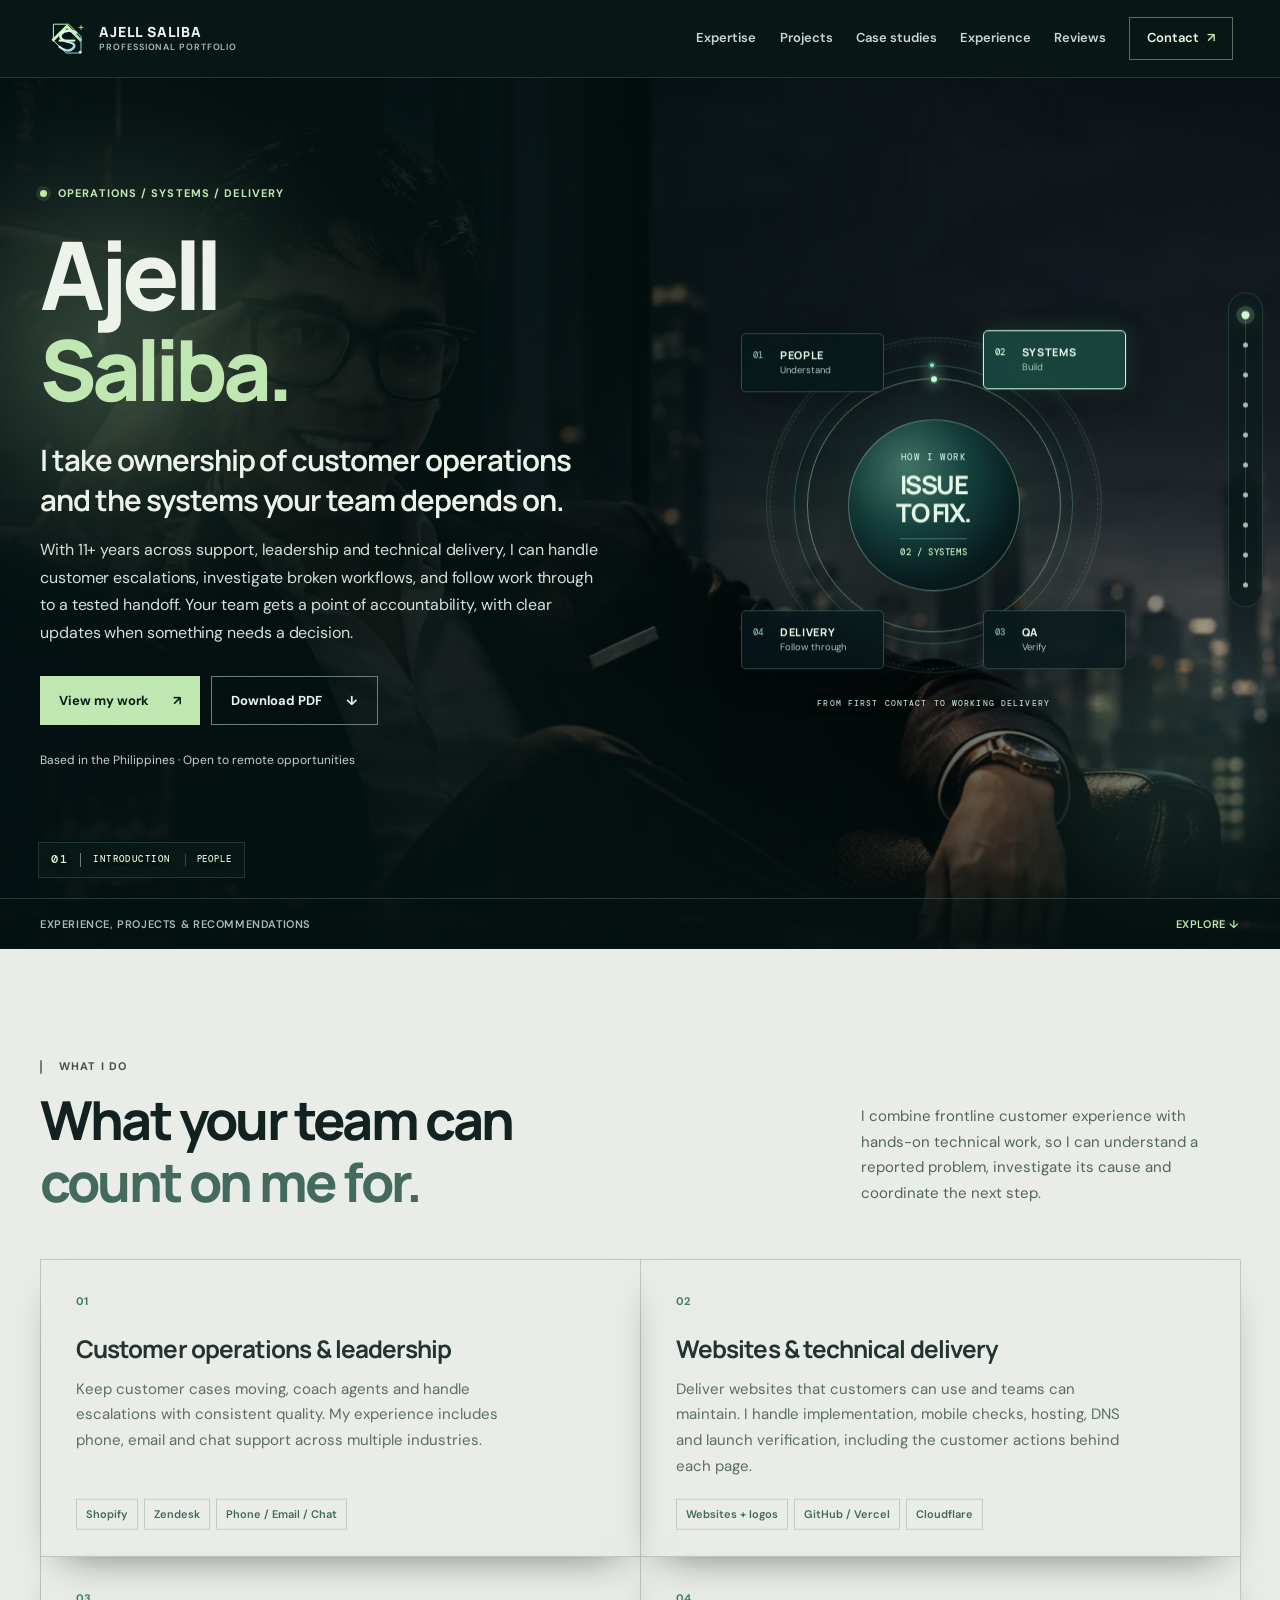
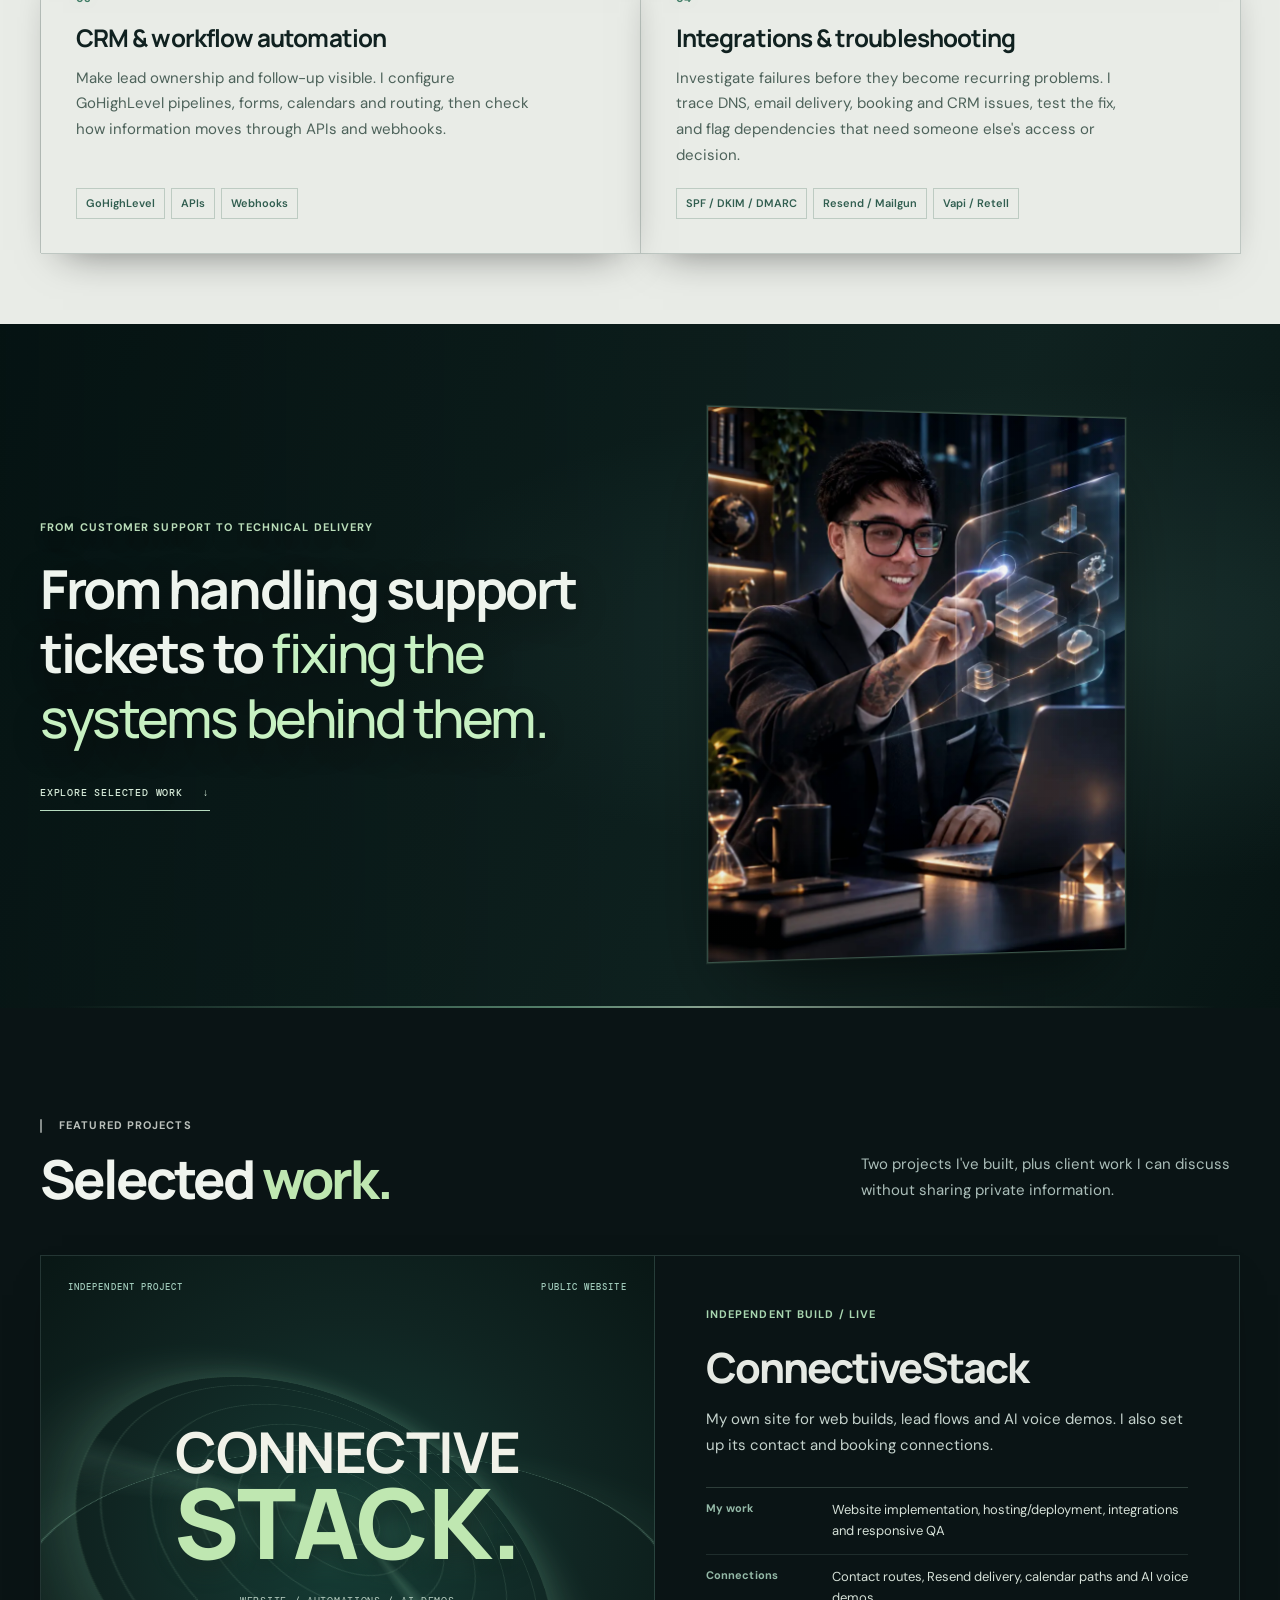
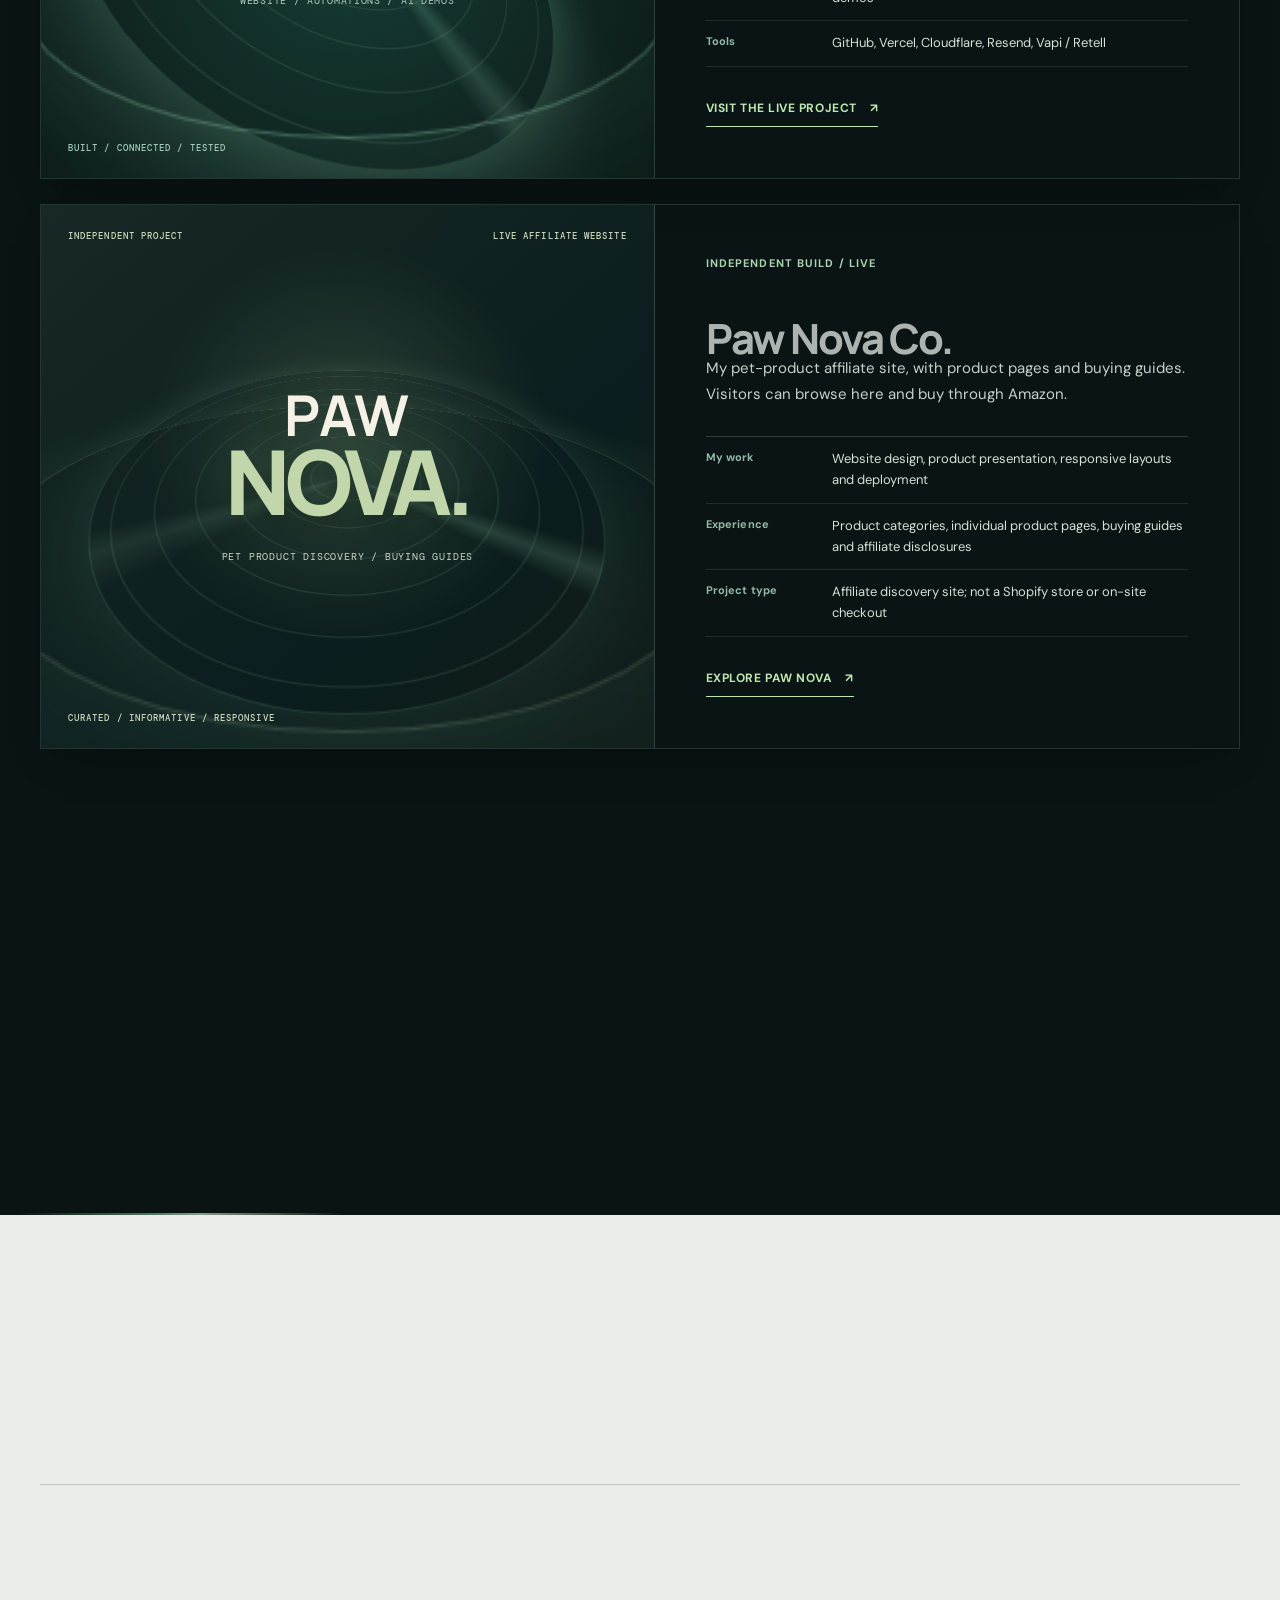
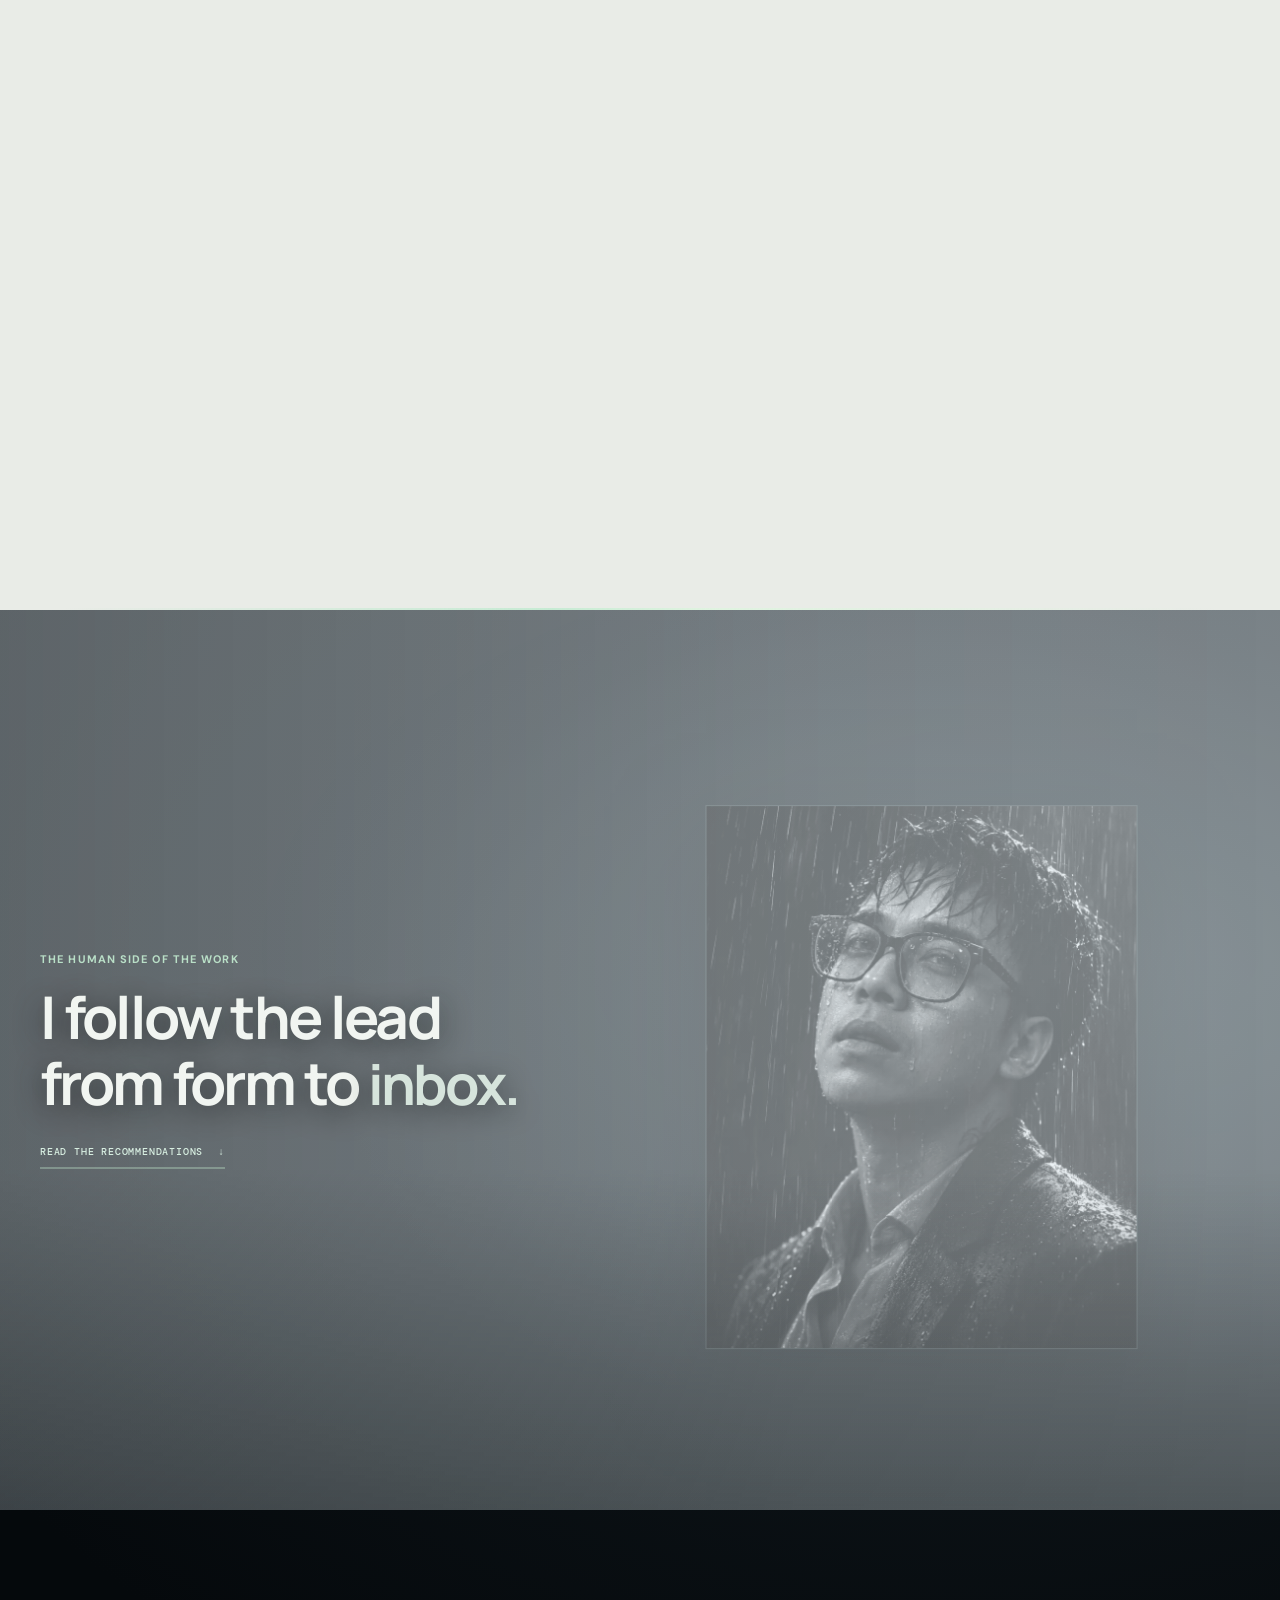
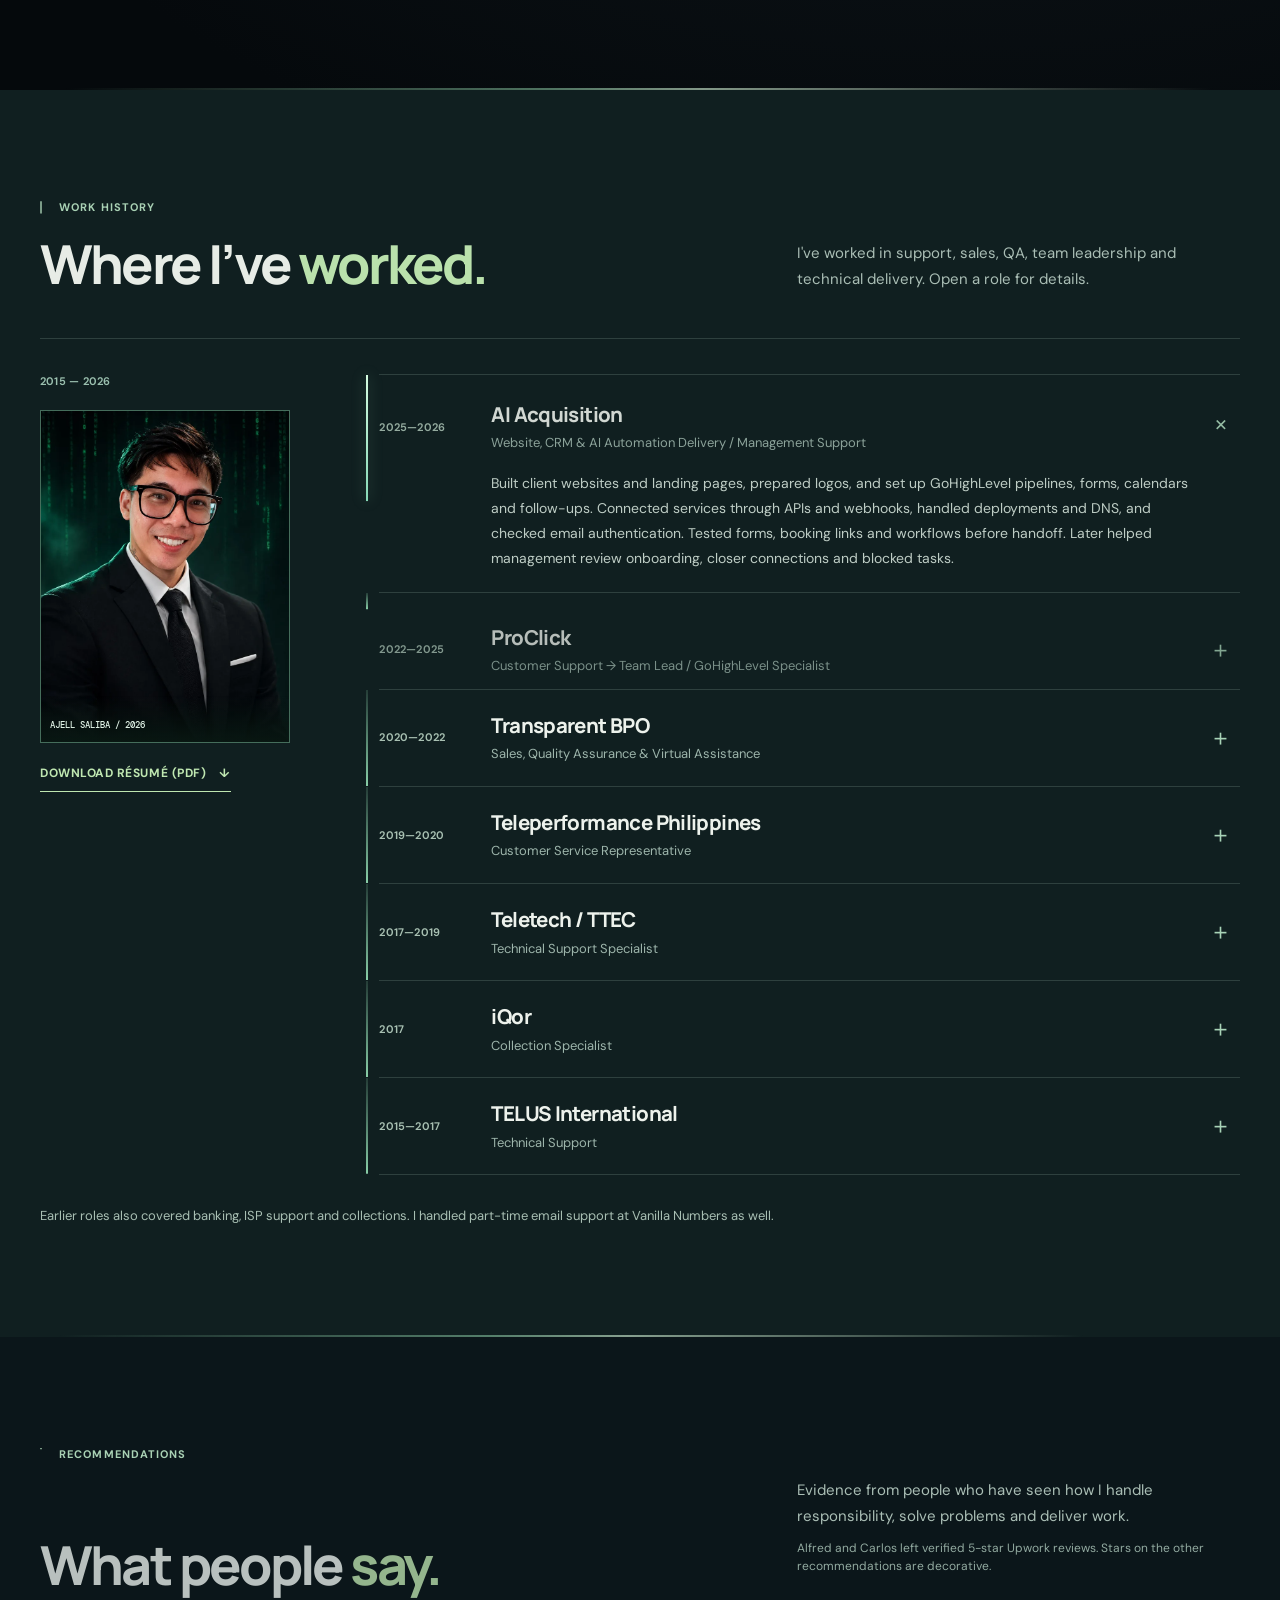
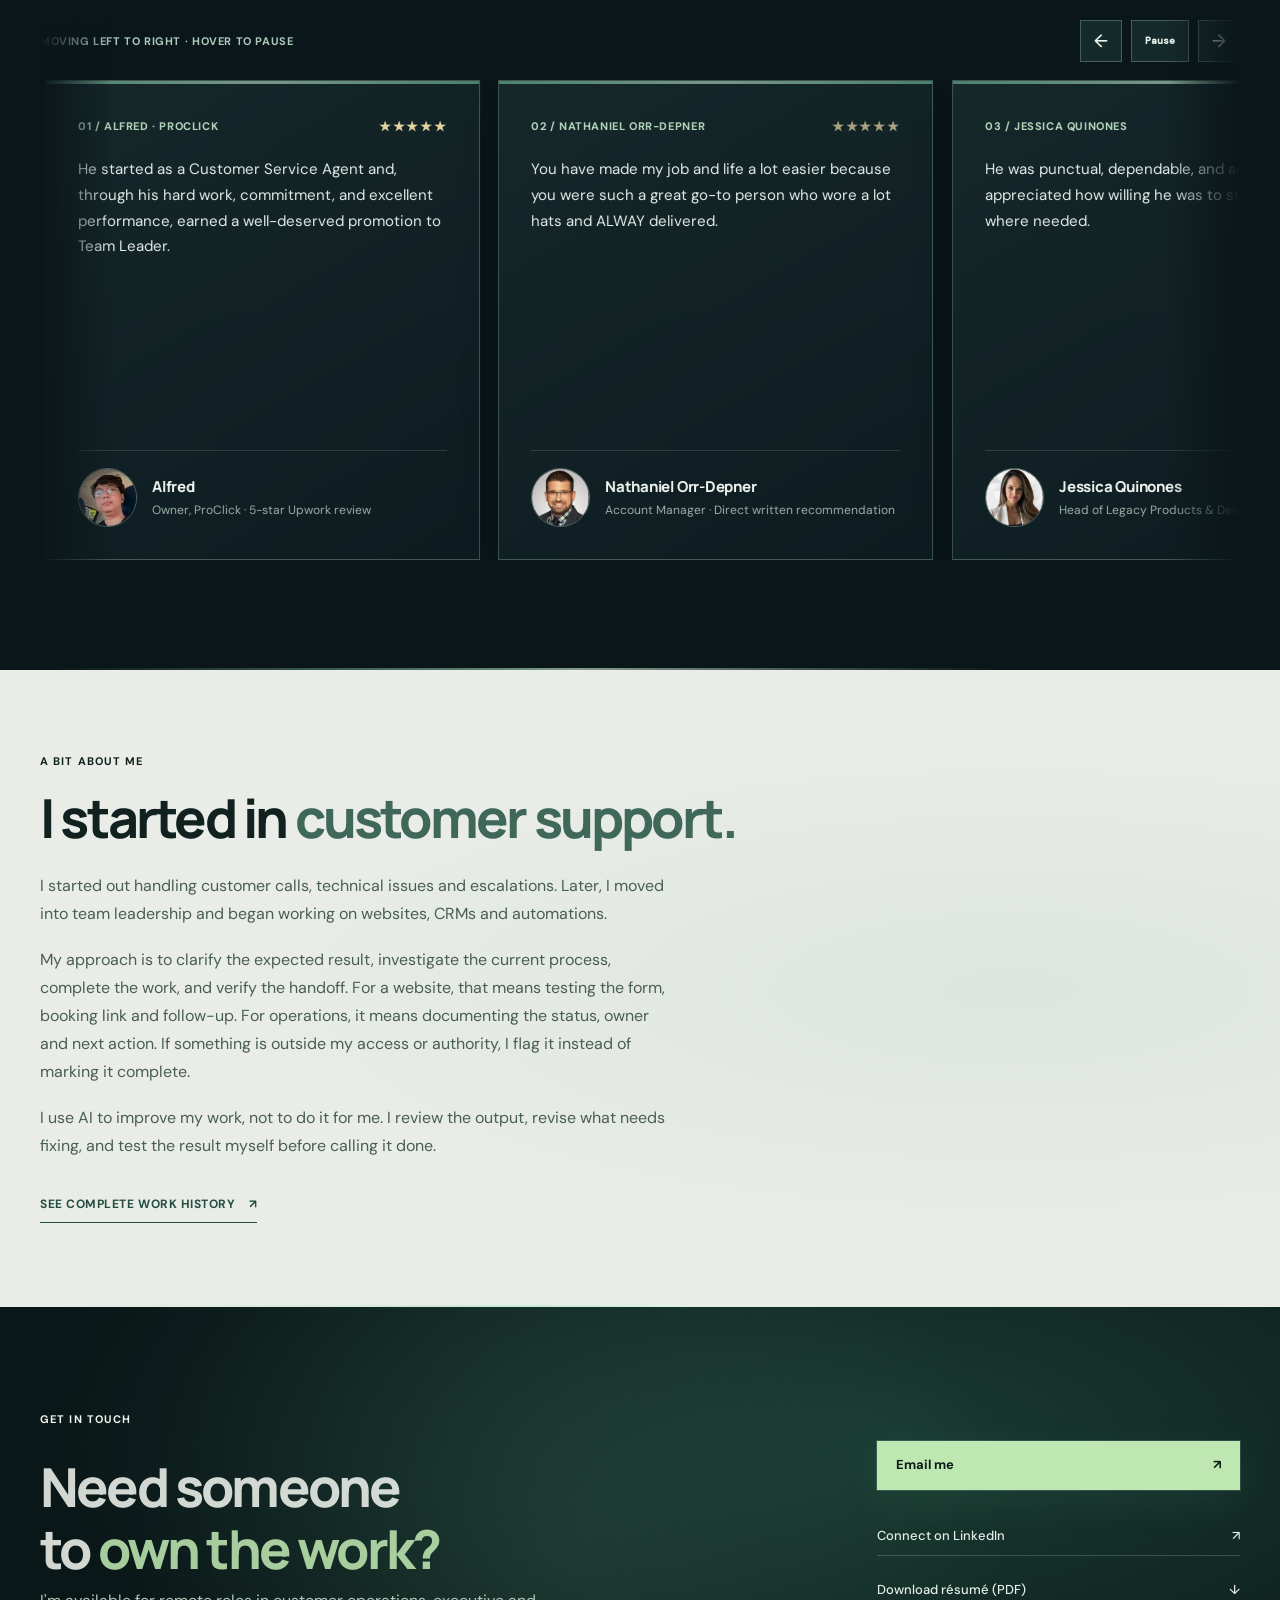
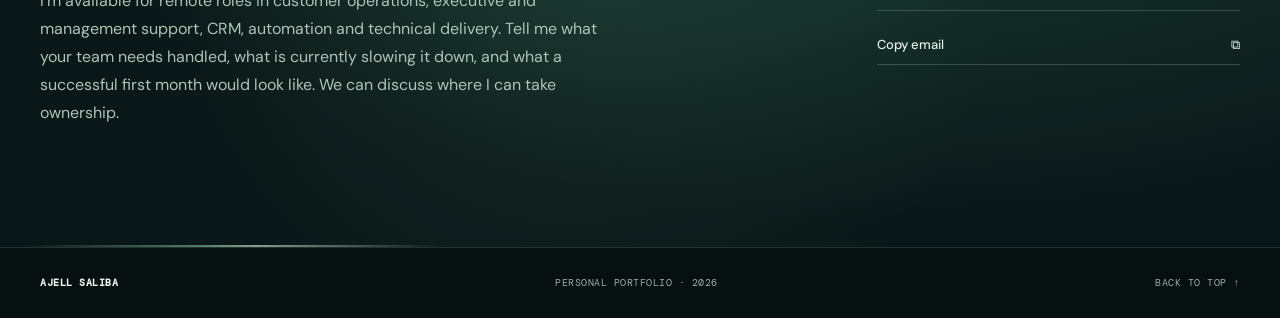
==== commit fd570ff3: "Add Marta Daborn management recommendation and portrait" ====
--- a/index.html
+++ b/index.html
@@ -125,6 +125,7 @@
         <article class="voice" data-reveal><div class="voice-top"><span>03 / JESSICA QUINONES</span><span class="voice-stars voice-stars-decorative" aria-hidden="true" title="Decorative stars, not a numerical rating">★★★★★</span></div><blockquote>He was punctual, dependable, and adaptable, and I appreciated how willing he was to step in and help where needed.</blockquote><div class="voice-person"><img src="assets/review-jessica.webp" loading="lazy" decoding="async" width="112" height="112" alt="Jessica Quinones"><div><strong>Jessica Quinones</strong><small>Head of Legacy Products &amp; Delivery</small></div></div></article>
         <article class="voice voice-carlos" data-reveal><div class="voice-top"><span>04 / CARLOS FURCAL</span><span class="voice-stars" aria-label="Five out of five stars">★★★★★</span></div><blockquote>The beeeest!!!</blockquote><div class="voice-person"><img src="assets/review-carlos.webp" loading="lazy" decoding="async" width="112" height="112" alt="Carlos Furcal"><div><strong>Carlos Furcal</strong><small>5-star Upwork review</small></div></div></article>
         <article class="voice voice-reference" data-reveal><div class="voice-top"><span>05 / PROFESSIONAL RECOMMENDATION</span><span class="voice-stars voice-stars-decorative" aria-hidden="true" title="Decorative stars, not a numerical rating">★★★★★</span></div><blockquote class="nathan-quote"><p>What I appreciated about Ajell was his ability to identify problems, investigate what was causing them, and focus on getting things resolved.</p></blockquote><div class="voice-person"><img src="assets/review-nathan.webp" loading="lazy" decoding="async" width="112" height="112" alt="Nathan Justice"><div><strong>Nathan Justice</strong><small>Senior Account Manager · AI Acquisition</small><small class="reference-permission">Shared with permission</small></div></div></article>
+              <article class="voice" data-reveal><div class="voice-top"><span>06 / MARTA DABORN</span><span class="voice-stars voice-stars-decorative" aria-hidden="true" title="Decorative stars, not a numerical rating">★★★★★</span></div><blockquote><p>Ajell is a hardworking and dependable professional who consistently ensures that deliverables are completed on time. His willingness to go the extra mile when additional support is needed is truly commendable. He has been a valuable asset to the company.</p></blockquote><div class="voice-person"><img src="[data-uri]" loading="lazy" decoding="async" width="112" height="112" alt="Marta Daborn"><div><strong>Marta Daborn</strong><small>Head of Management · AI Acquisition</small><small>Recommendation edited for clarity</small></div></div></article>
       </div>
           </div>
         </div>
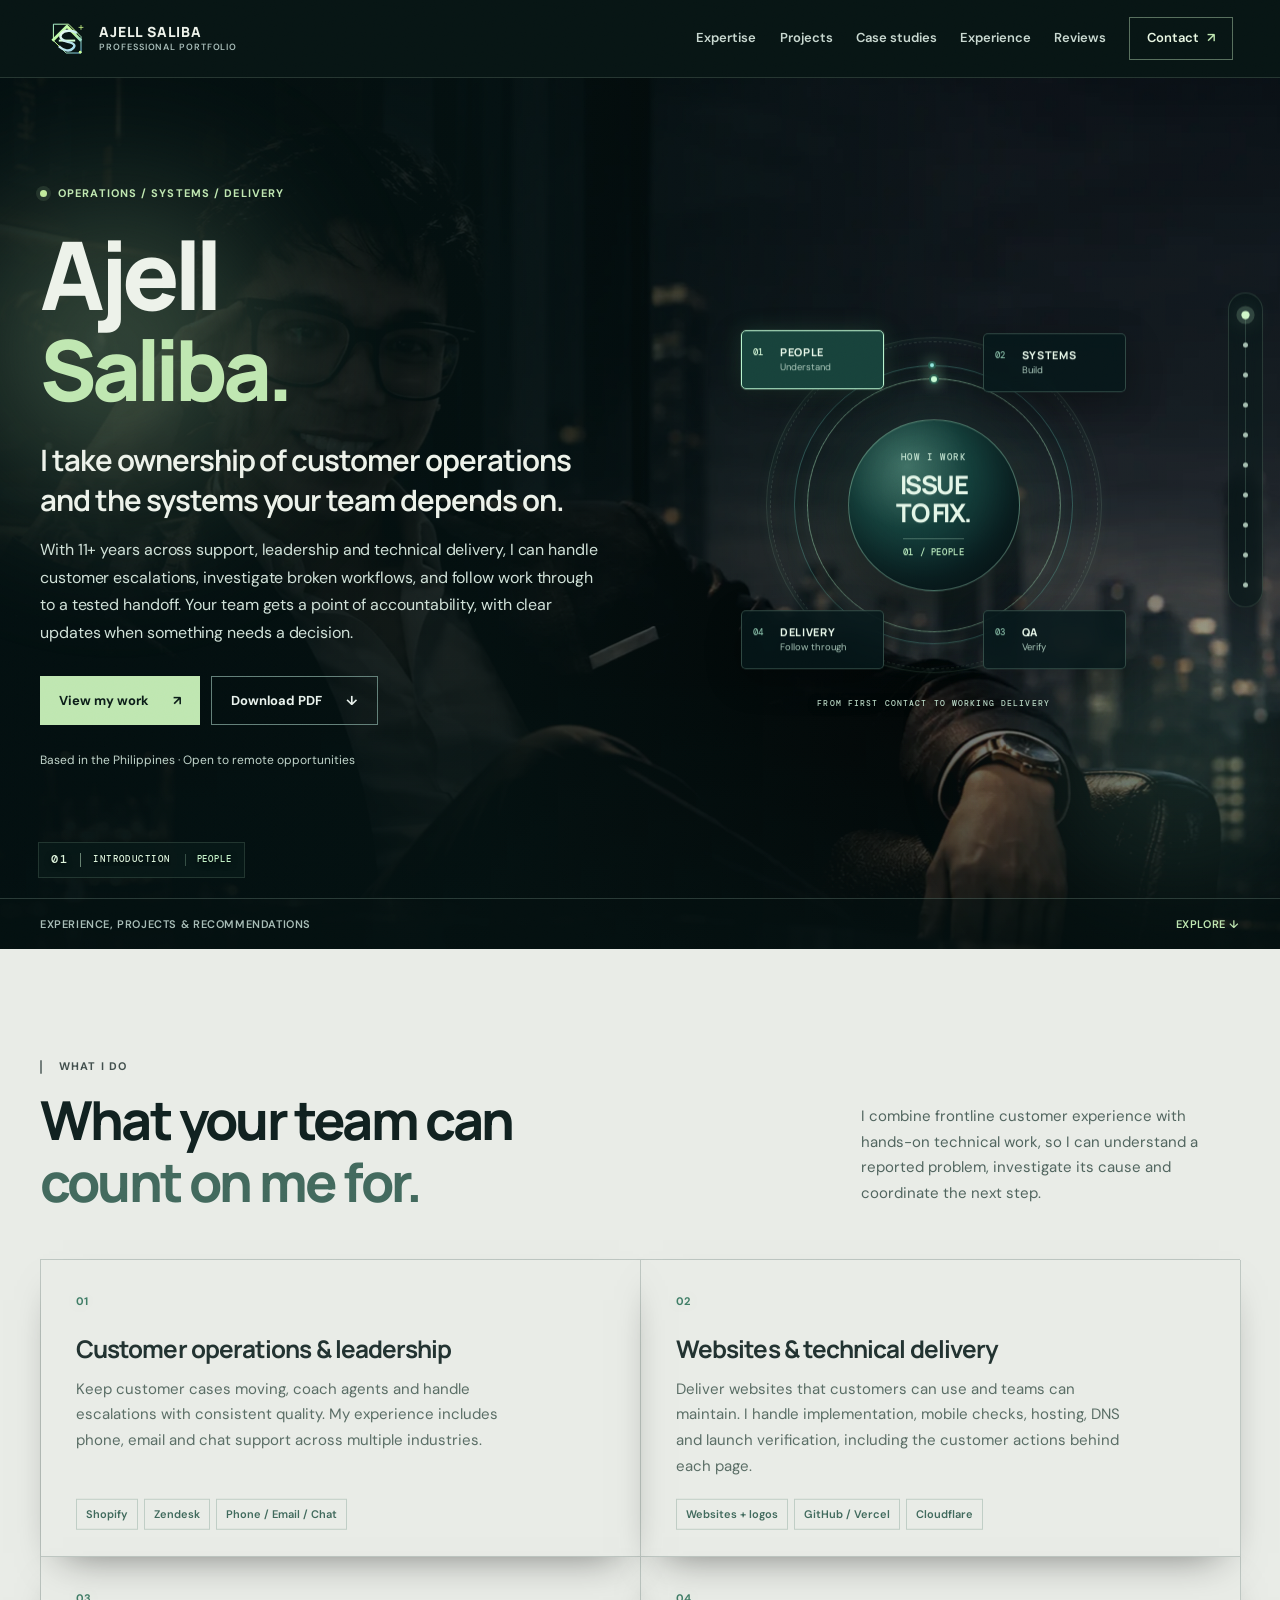
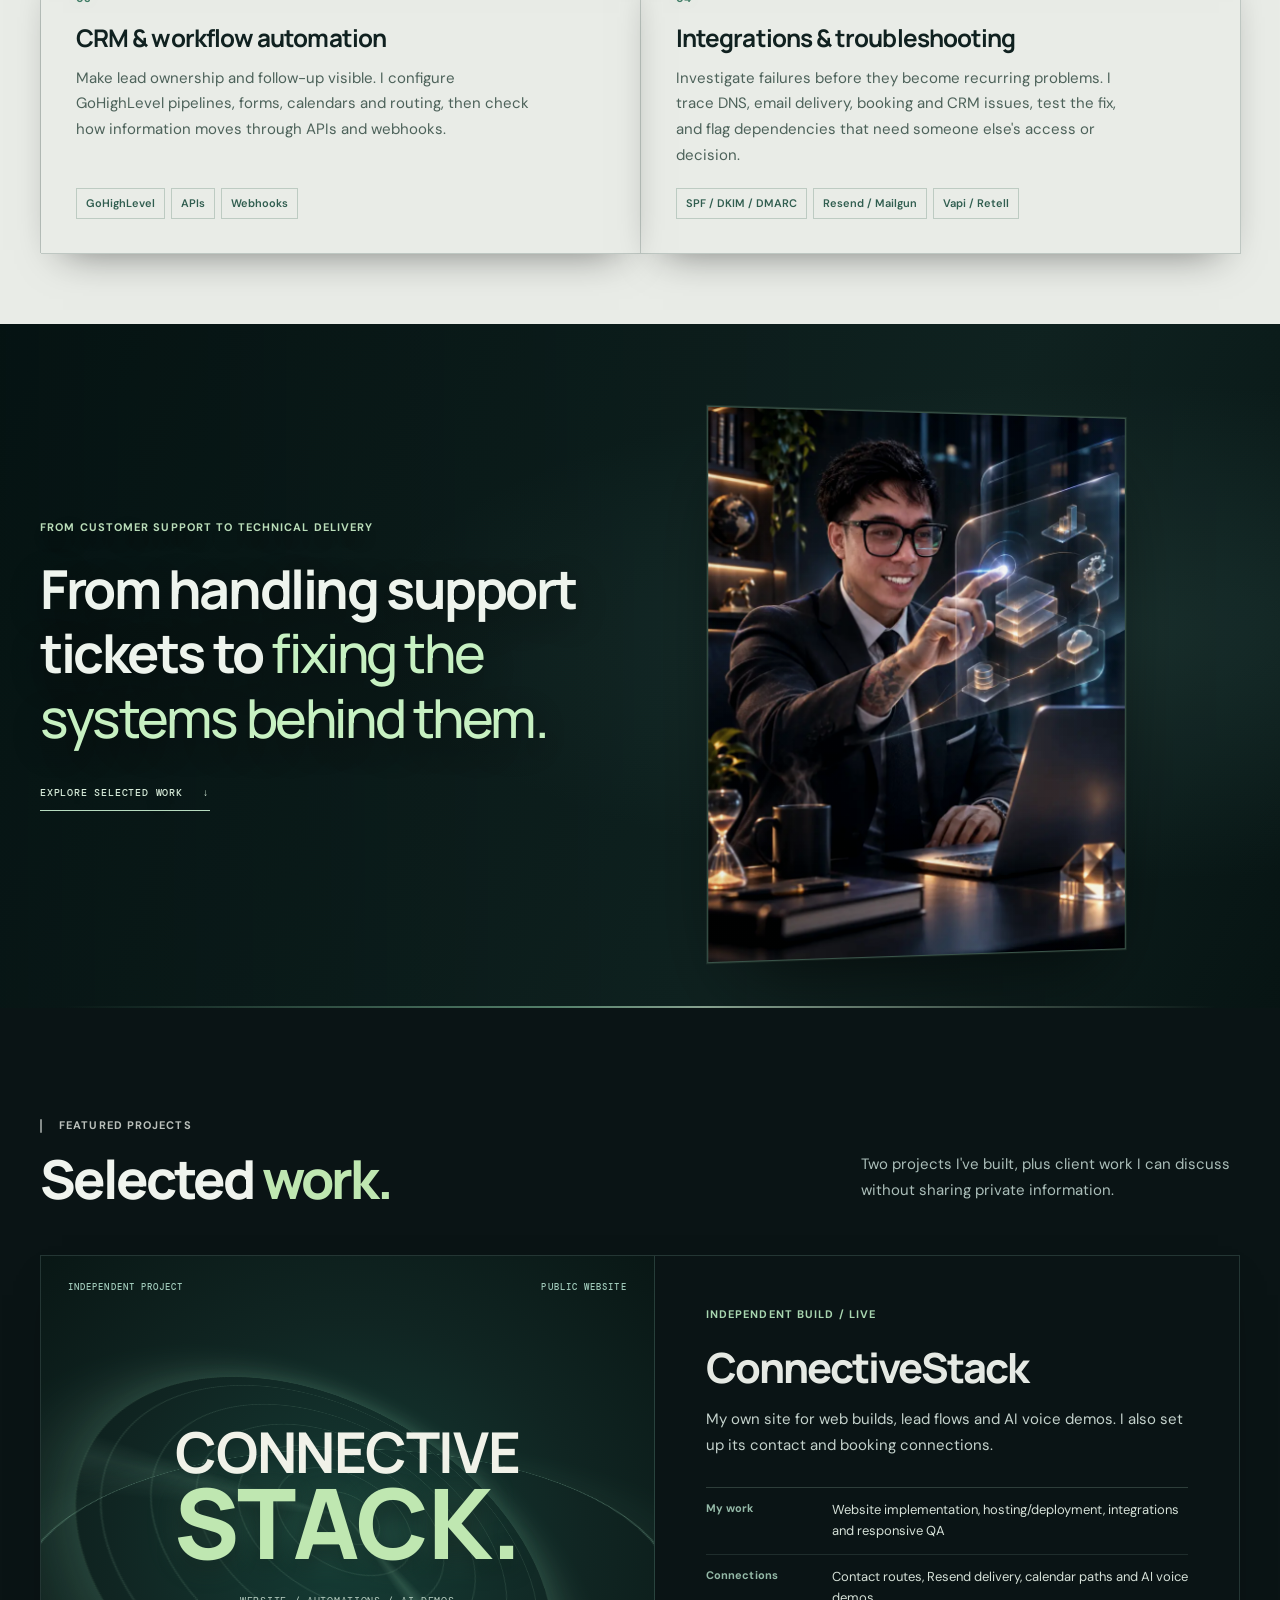
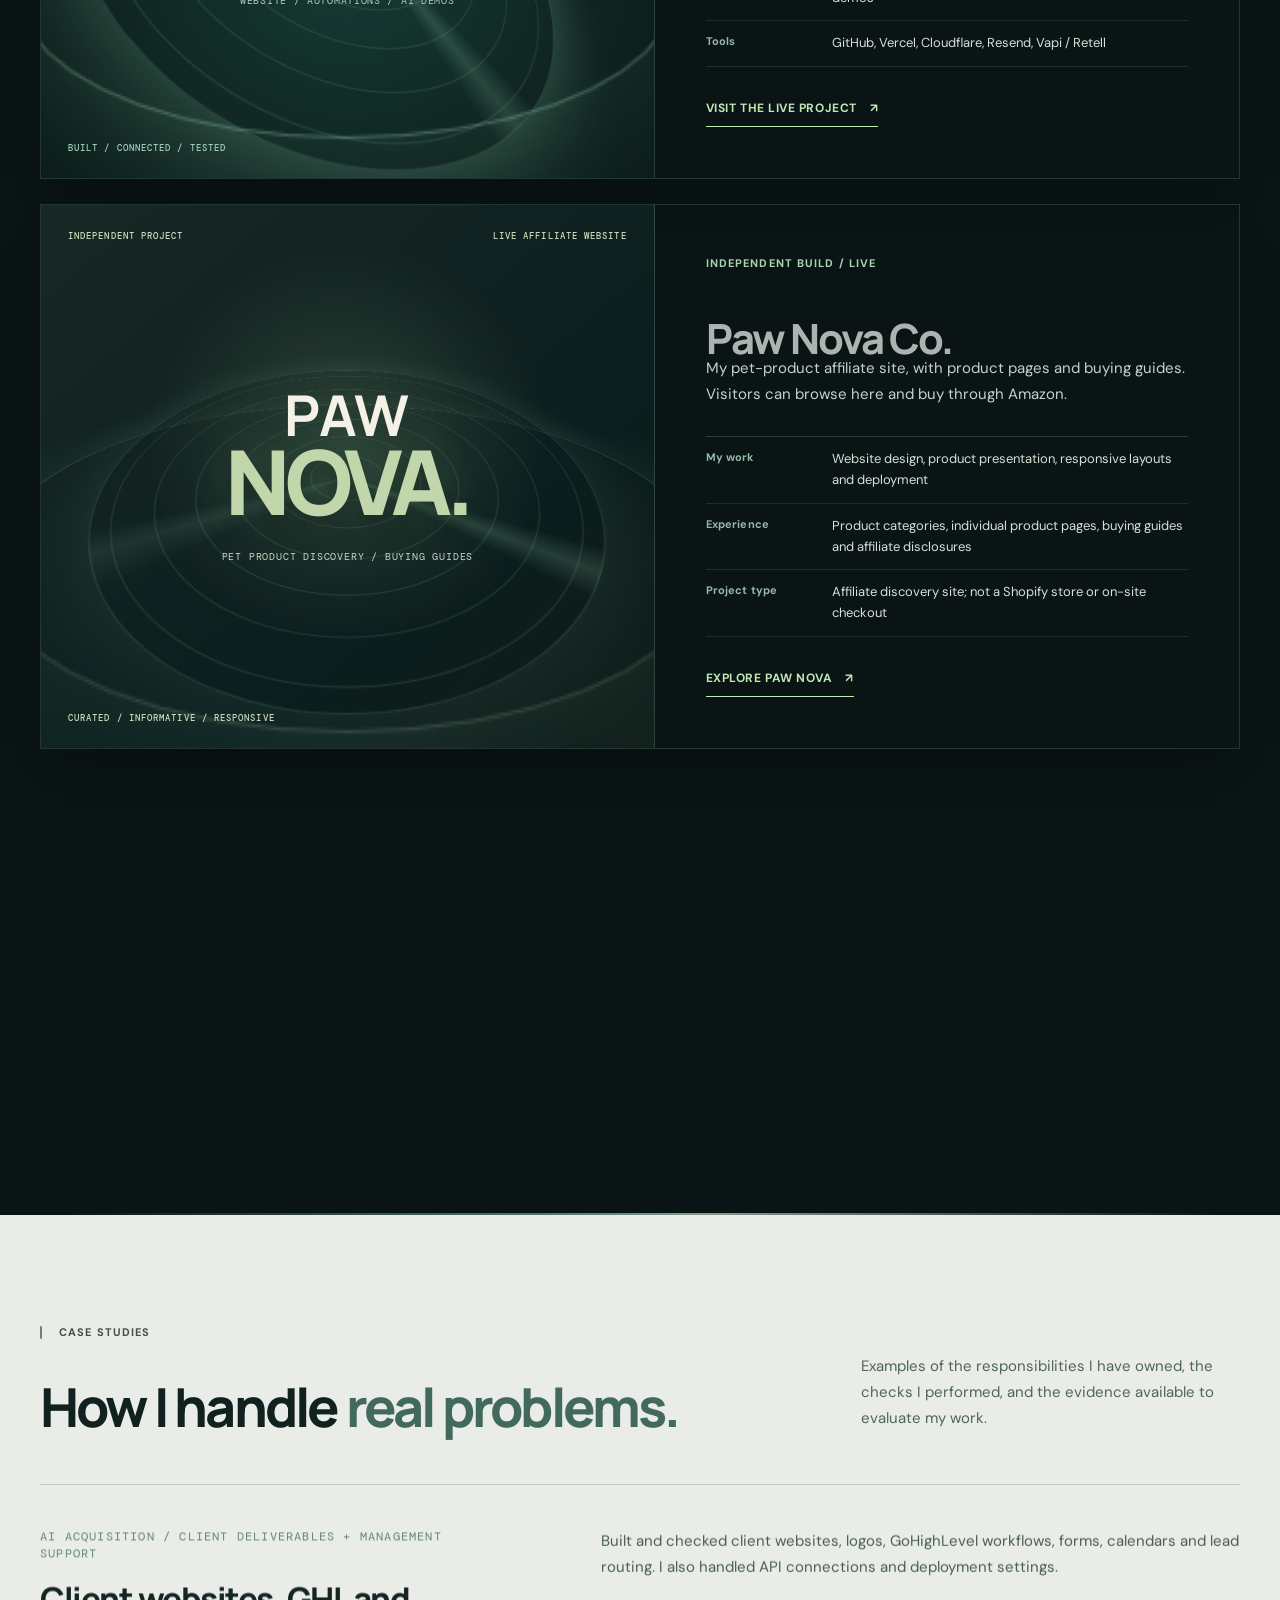
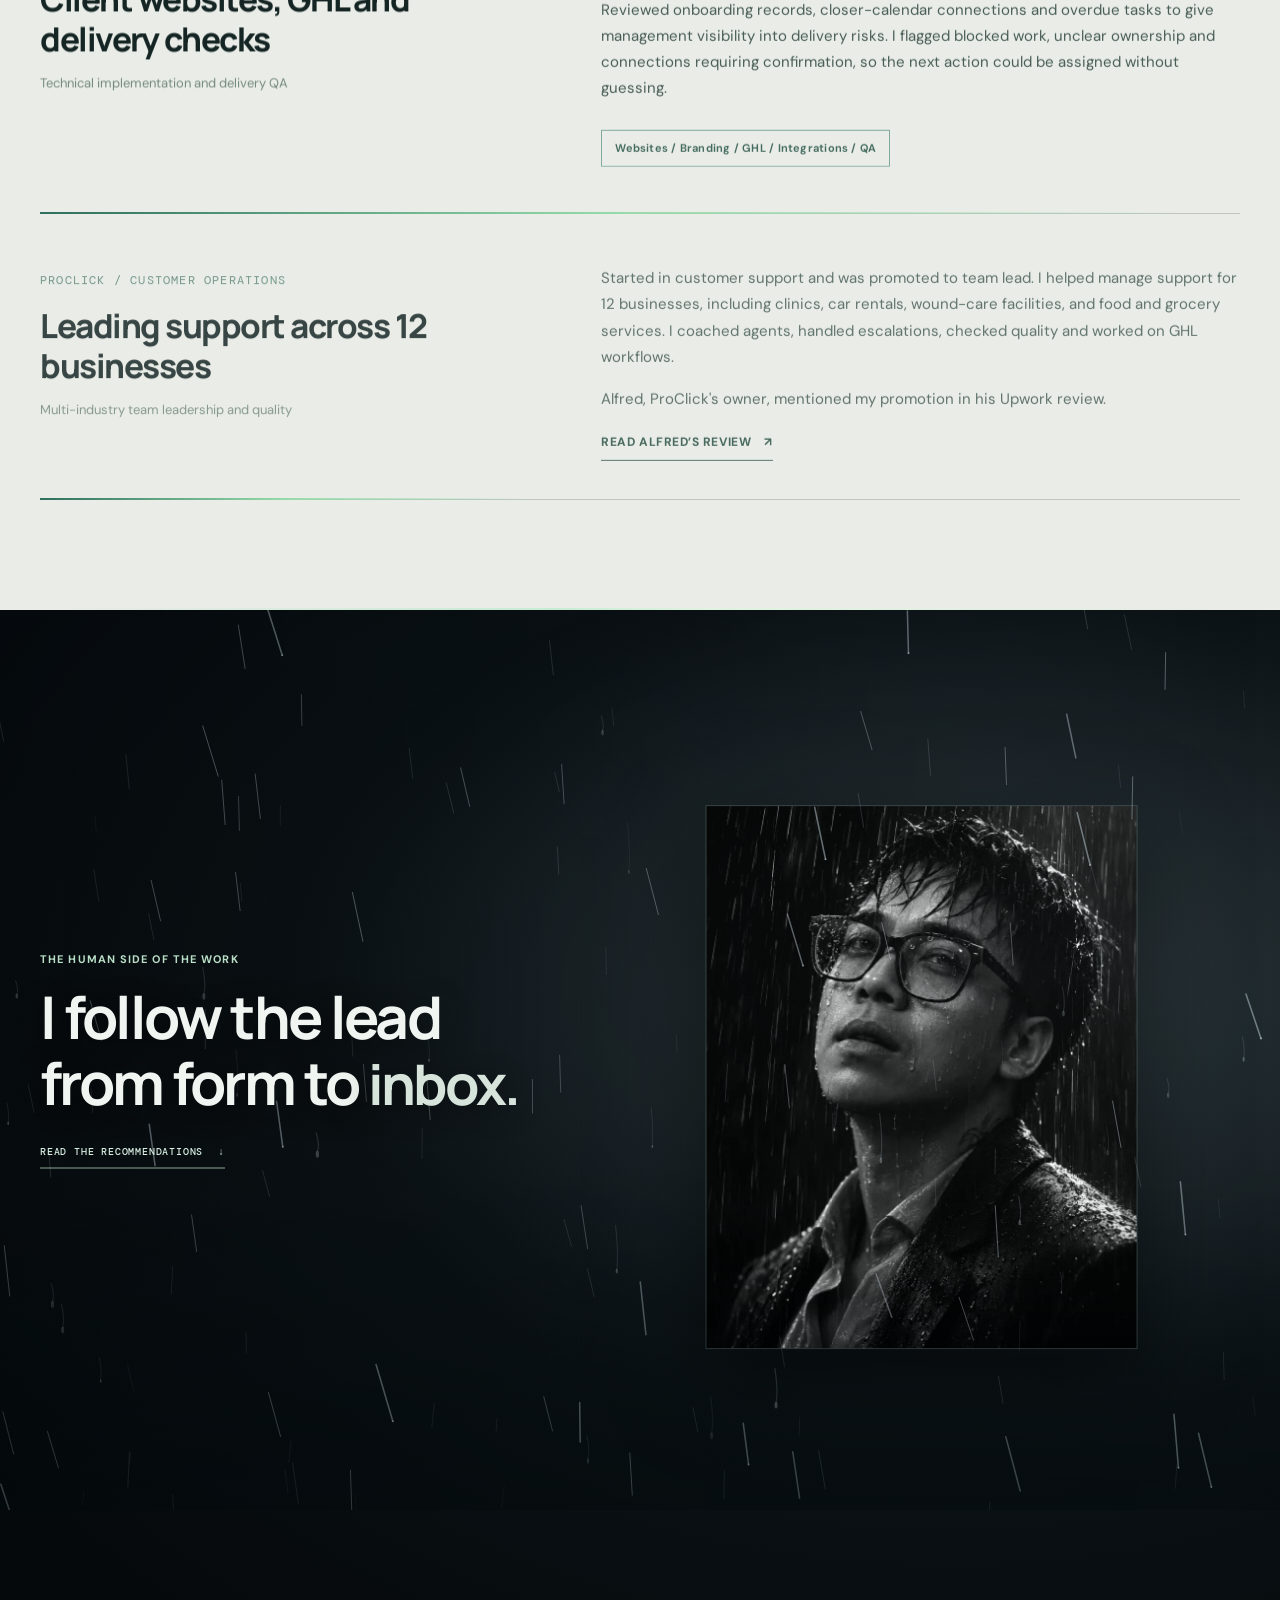
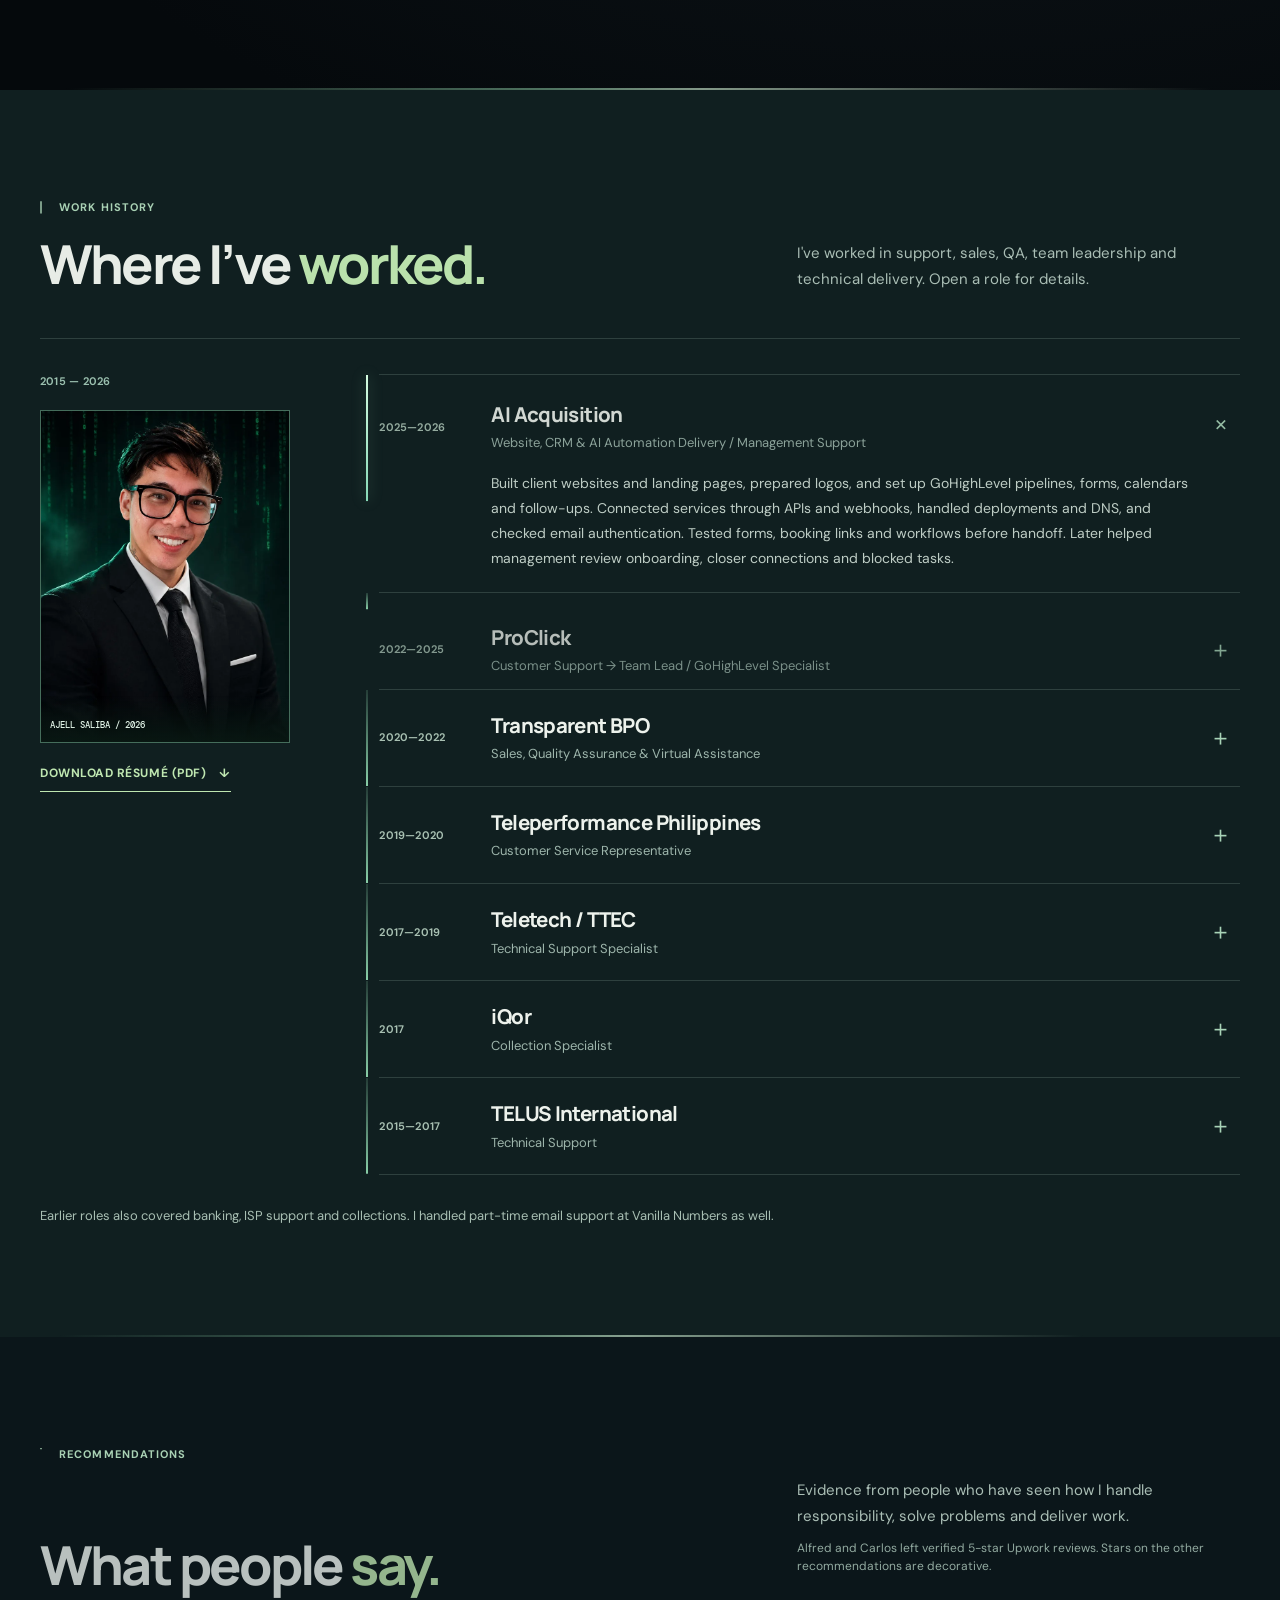
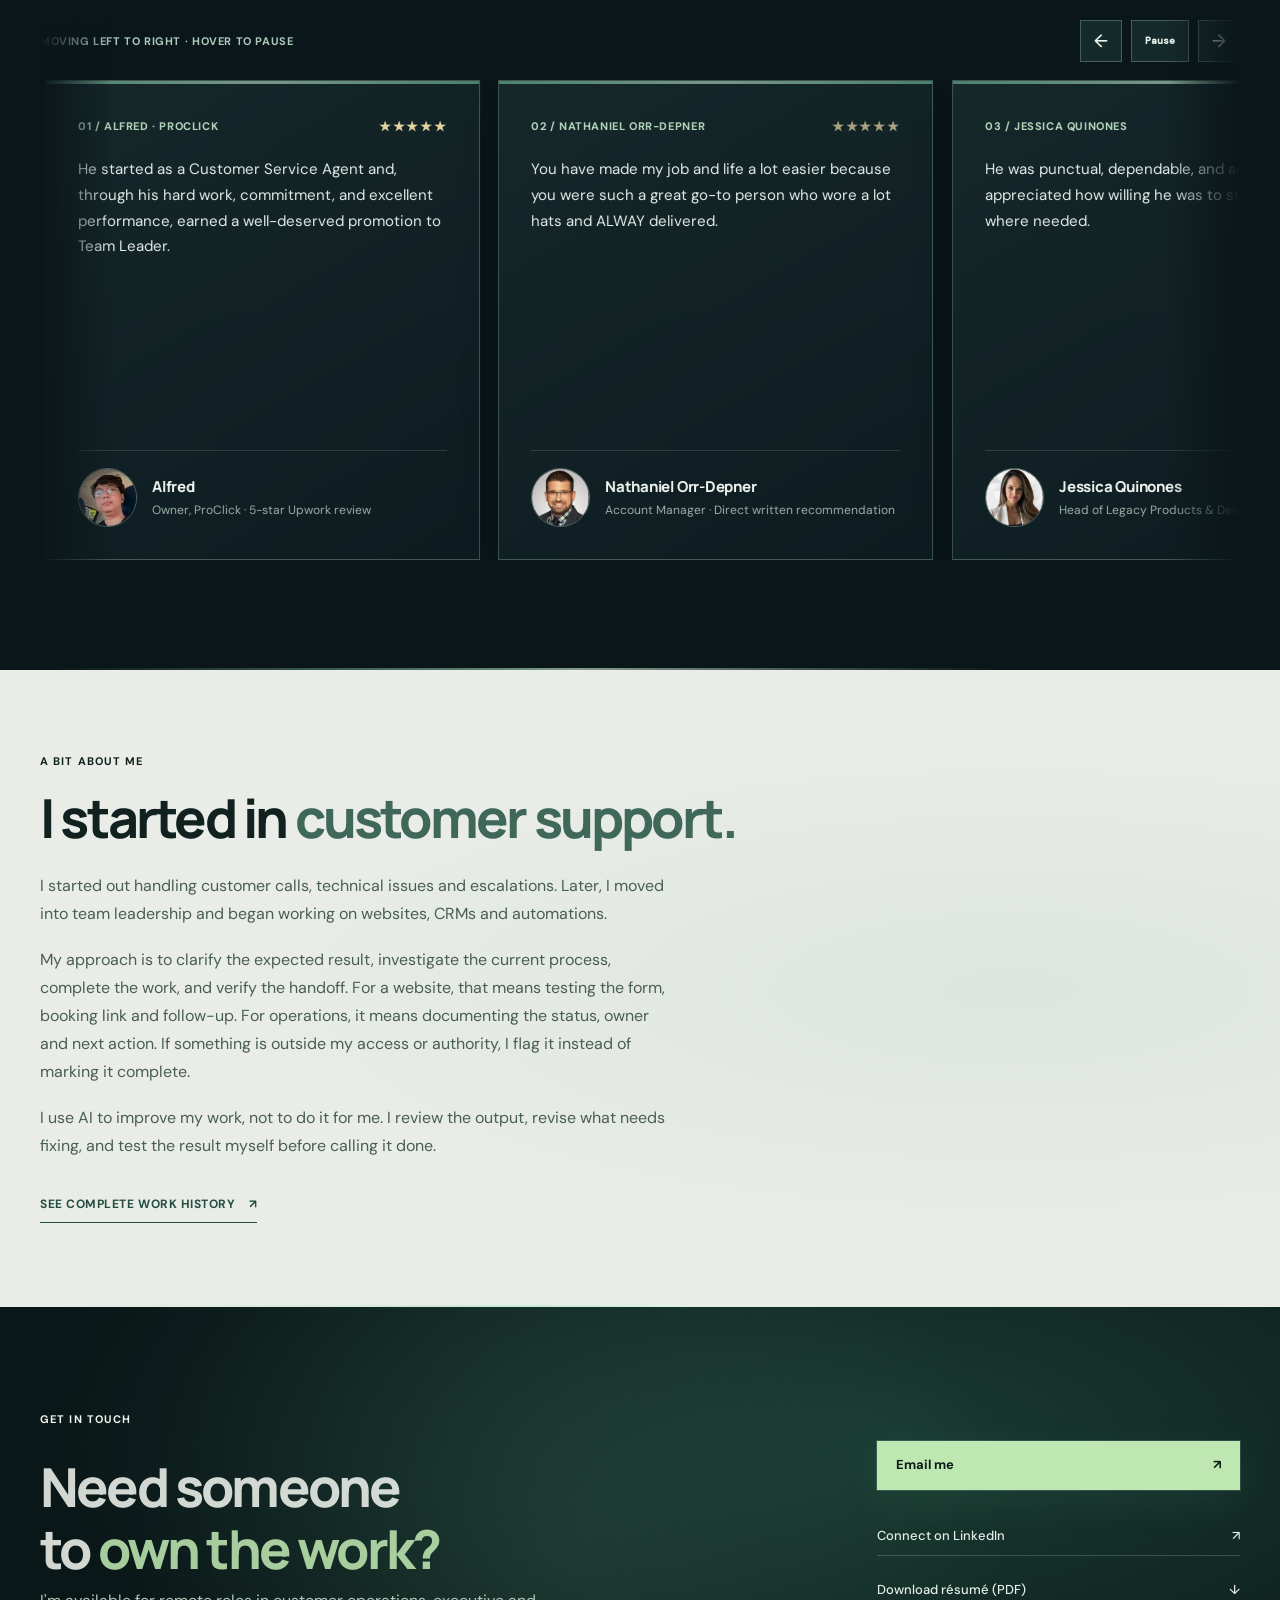
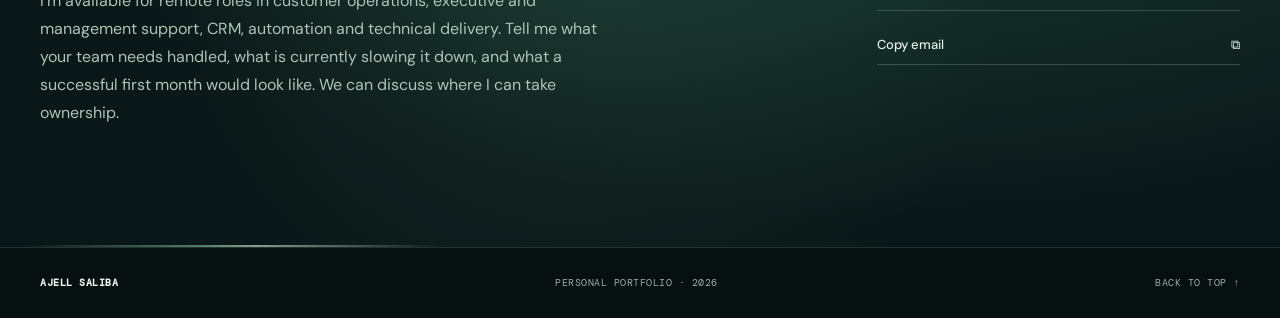
==== commit 746e3cc8: "Remove extra testimonial attribution notes" ====
--- a/index.html
+++ b/index.html
@@ -124,8 +124,8 @@
         <article class="voice" data-reveal><div class="voice-top"><span>02 / NATHANIEL ORR-DEPNER</span><span class="voice-stars voice-stars-decorative" aria-hidden="true" title="Decorative stars, not a numerical rating">★★★★★</span></div><blockquote>You have made my job and life a lot easier because you were such a great go-to person who wore a lot hats and ALWAY delivered.</blockquote><div class="voice-person"><img src="assets/review-nathaniel.webp" loading="lazy" decoding="async" width="112" height="112" alt="Nathaniel Orr-Depner"><div><strong>Nathaniel Orr-Depner</strong><small>Account Manager · Direct written recommendation</small></div></div></article>
         <article class="voice" data-reveal><div class="voice-top"><span>03 / JESSICA QUINONES</span><span class="voice-stars voice-stars-decorative" aria-hidden="true" title="Decorative stars, not a numerical rating">★★★★★</span></div><blockquote>He was punctual, dependable, and adaptable, and I appreciated how willing he was to step in and help where needed.</blockquote><div class="voice-person"><img src="assets/review-jessica.webp" loading="lazy" decoding="async" width="112" height="112" alt="Jessica Quinones"><div><strong>Jessica Quinones</strong><small>Head of Legacy Products &amp; Delivery</small></div></div></article>
         <article class="voice voice-carlos" data-reveal><div class="voice-top"><span>04 / CARLOS FURCAL</span><span class="voice-stars" aria-label="Five out of five stars">★★★★★</span></div><blockquote>The beeeest!!!</blockquote><div class="voice-person"><img src="assets/review-carlos.webp" loading="lazy" decoding="async" width="112" height="112" alt="Carlos Furcal"><div><strong>Carlos Furcal</strong><small>5-star Upwork review</small></div></div></article>
-        <article class="voice voice-reference" data-reveal><div class="voice-top"><span>05 / PROFESSIONAL RECOMMENDATION</span><span class="voice-stars voice-stars-decorative" aria-hidden="true" title="Decorative stars, not a numerical rating">★★★★★</span></div><blockquote class="nathan-quote"><p>What I appreciated about Ajell was his ability to identify problems, investigate what was causing them, and focus on getting things resolved.</p></blockquote><div class="voice-person"><img src="assets/review-nathan.webp" loading="lazy" decoding="async" width="112" height="112" alt="Nathan Justice"><div><strong>Nathan Justice</strong><small>Senior Account Manager · AI Acquisition</small><small class="reference-permission">Shared with permission</small></div></div></article>
-              <article class="voice" data-reveal><div class="voice-top"><span>06 / MARTA DABORN</span><span class="voice-stars voice-stars-decorative" aria-hidden="true" title="Decorative stars, not a numerical rating">★★★★★</span></div><blockquote><p>Ajell is a hardworking and dependable professional who consistently ensures that deliverables are completed on time. His willingness to go the extra mile when additional support is needed is truly commendable. He has been a valuable asset to the company.</p></blockquote><div class="voice-person"><img src="[data-uri]" loading="lazy" decoding="async" width="112" height="112" alt="Marta Daborn"><div><strong>Marta Daborn</strong><small>Head of Management · AI Acquisition</small><small>Recommendation edited for clarity</small></div></div></article>
+        <article class="voice voice-reference" data-reveal><div class="voice-top"><span>05 / PROFESSIONAL RECOMMENDATION</span><span class="voice-stars voice-stars-decorative" aria-hidden="true" title="Decorative stars, not a numerical rating">★★★★★</span></div><blockquote class="nathan-quote"><p>What I appreciated about Ajell was his ability to identify problems, investigate what was causing them, and focus on getting things resolved.</p></blockquote><div class="voice-person"><img src="assets/review-nathan.webp" loading="lazy" decoding="async" width="112" height="112" alt="Nathan Justice"><div><strong>Nathan Justice</strong><small>Senior Account Manager · AI Acquisition</small></div></div></article>
+              <article class="voice" data-reveal><div class="voice-top"><span>06 / MARTA DABORN</span><span class="voice-stars voice-stars-decorative" aria-hidden="true" title="Decorative stars, not a numerical rating">★★★★★</span></div><blockquote><p>Ajell is a hardworking and dependable professional who consistently ensures that deliverables are completed on time. His willingness to go the extra mile when additional support is needed is truly commendable. He has been a valuable asset to the company.</p></blockquote><div class="voice-person"><img src="[data-uri]" loading="lazy" decoding="async" width="112" height="112" alt="Marta Daborn"><div><strong>Marta Daborn</strong><small>Head of Management · AI Acquisition</small></div></div></article>
       </div>
           </div>
         </div>
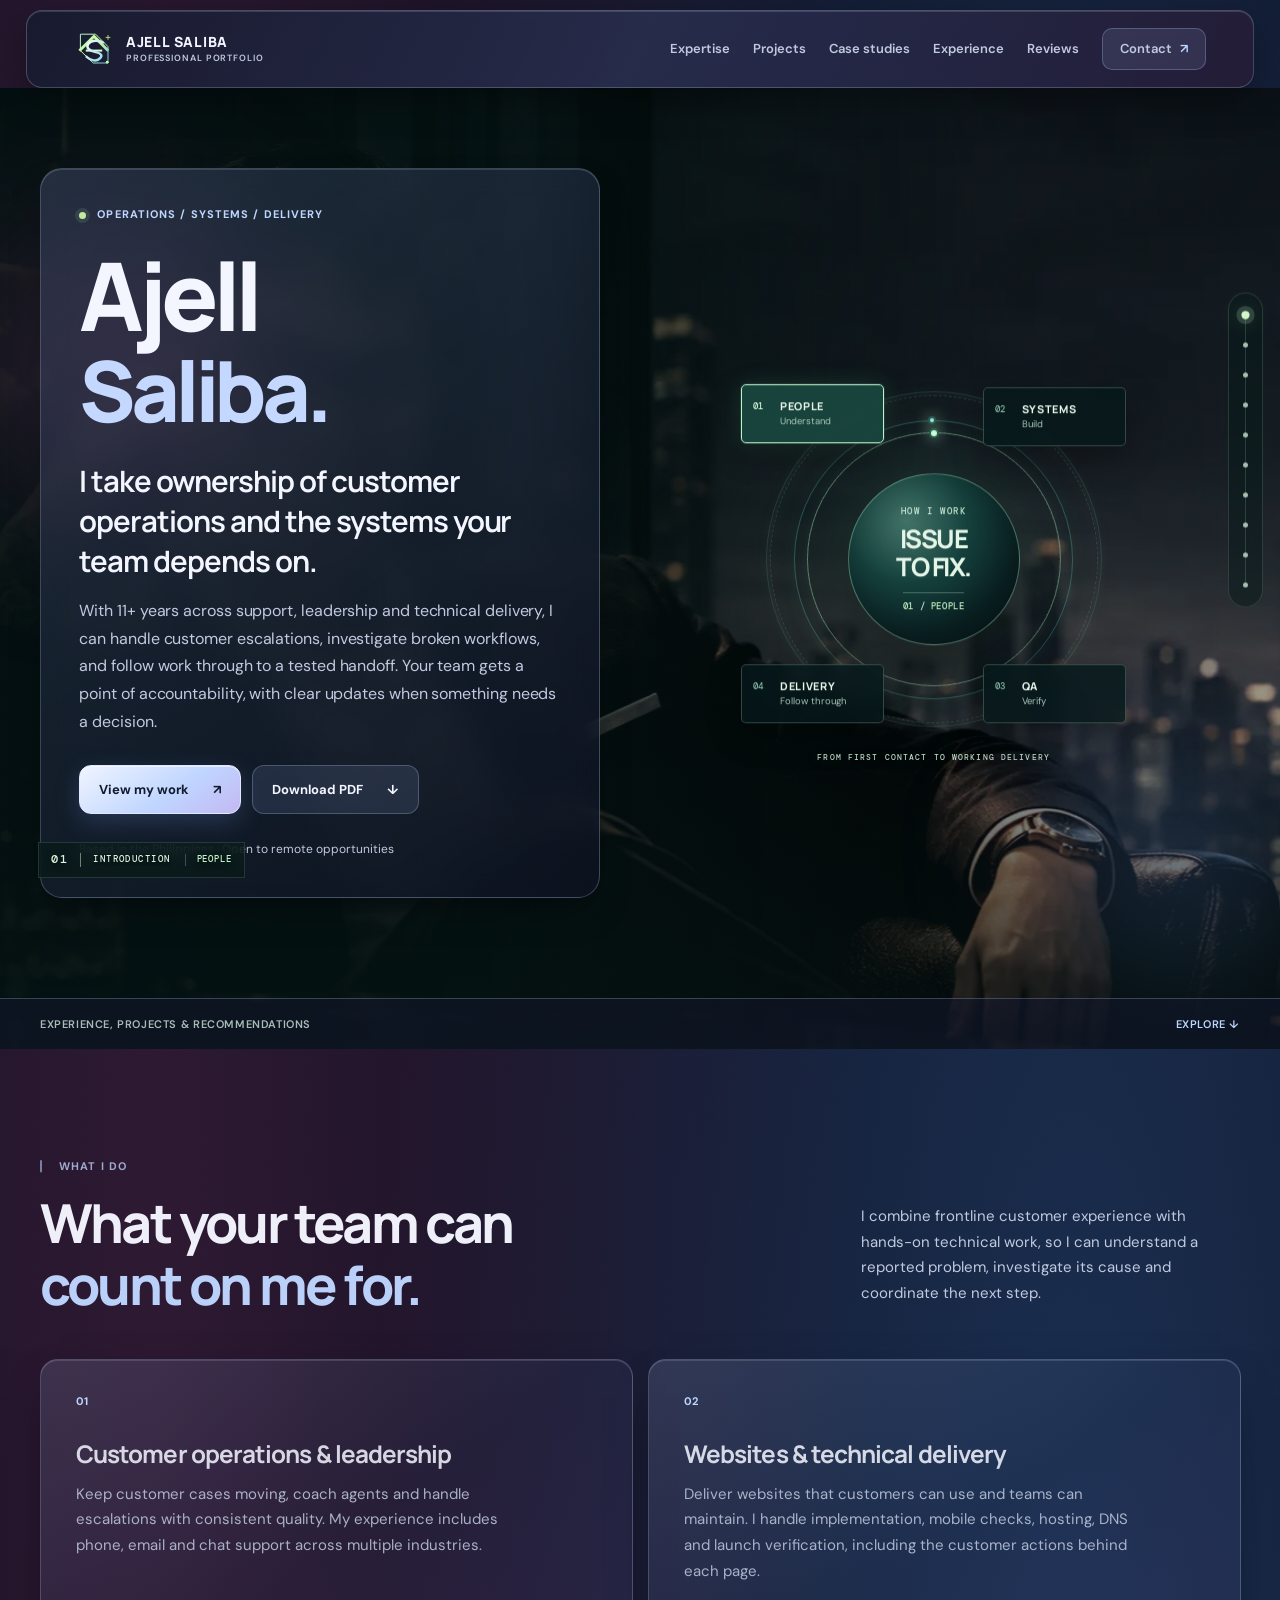
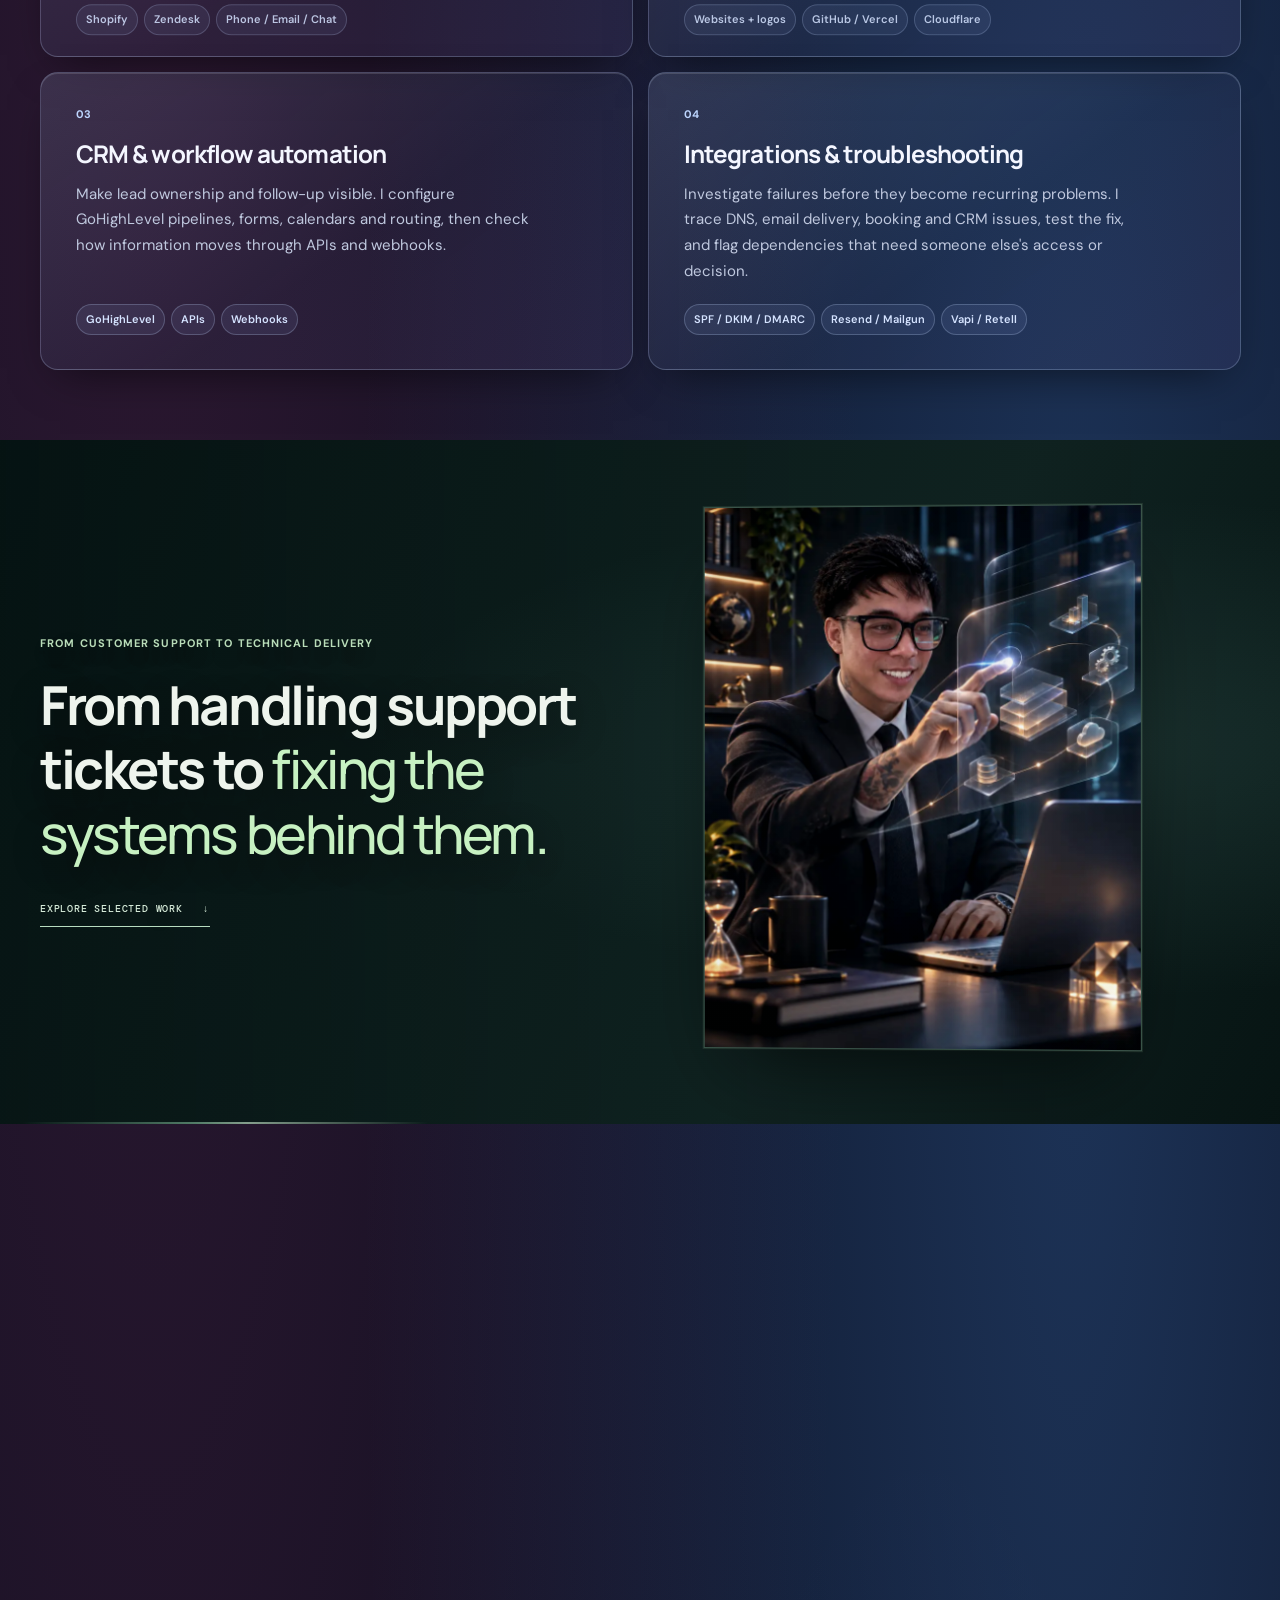
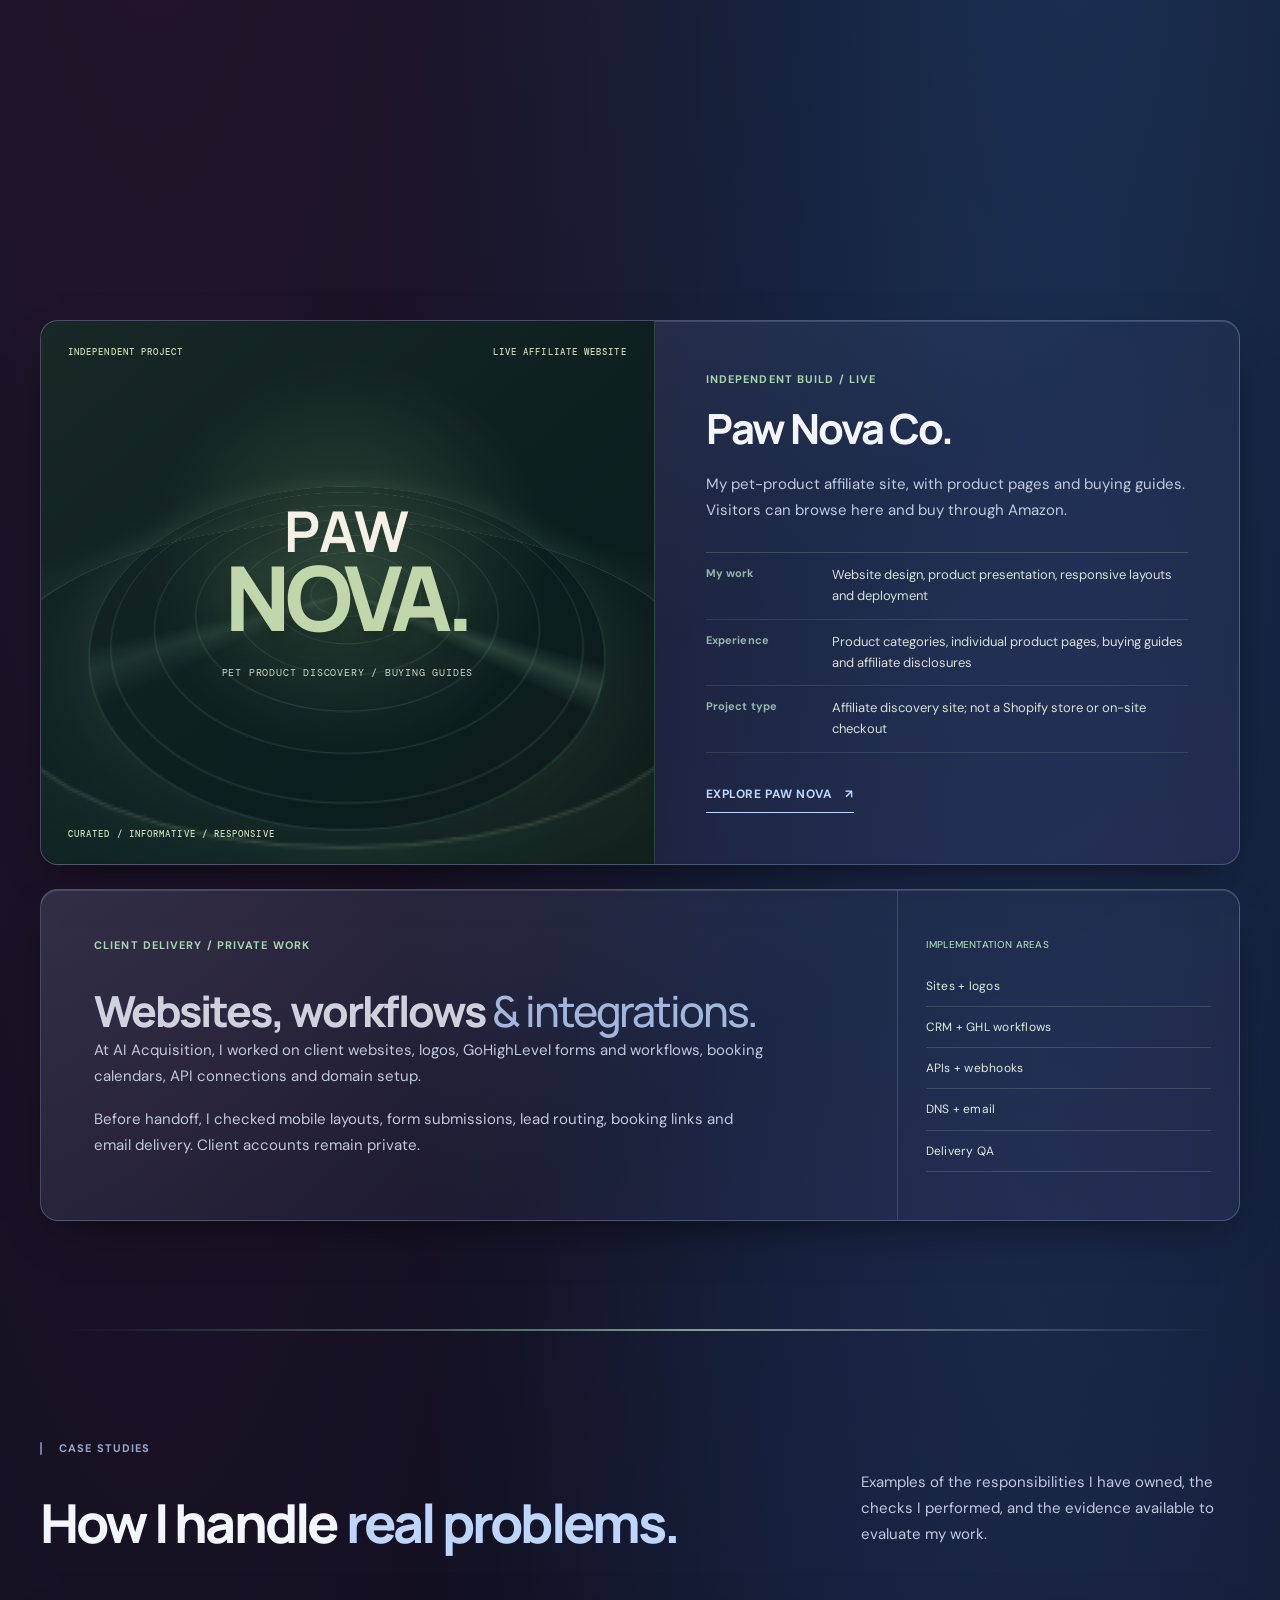
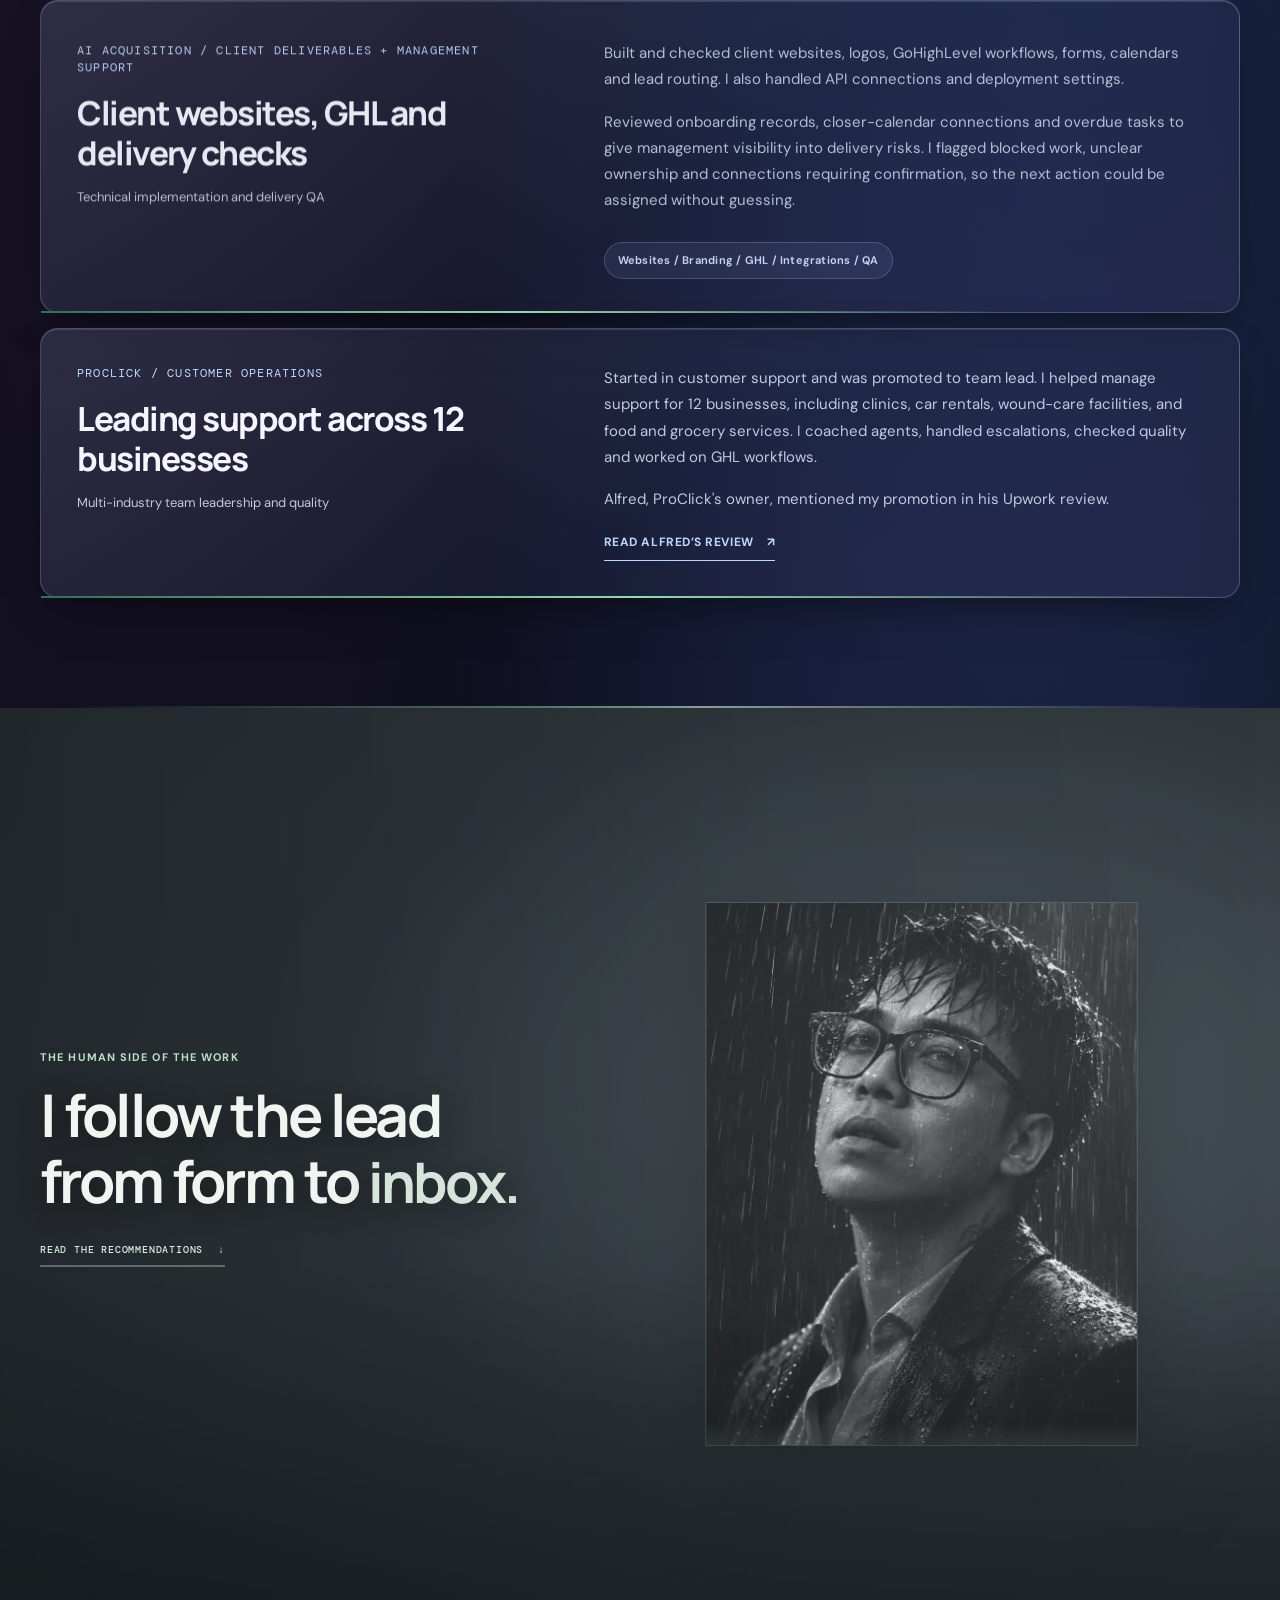
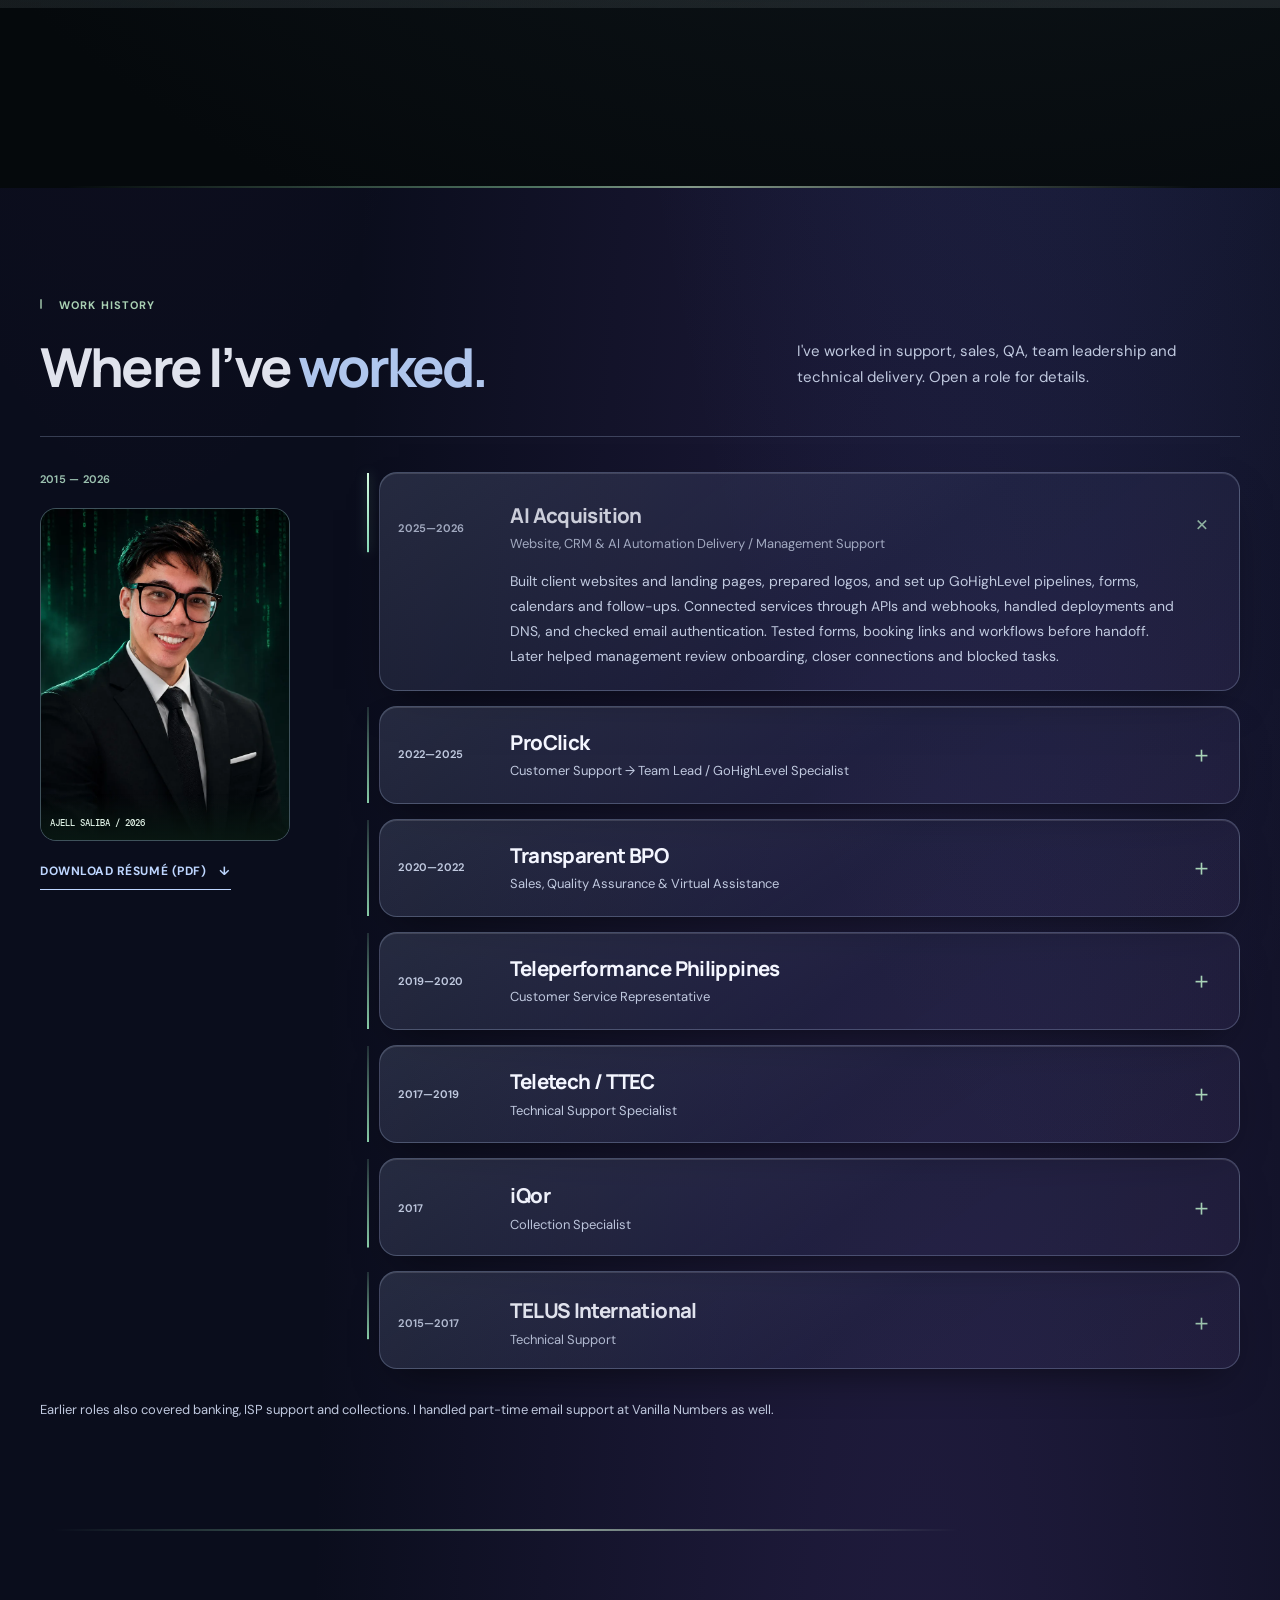
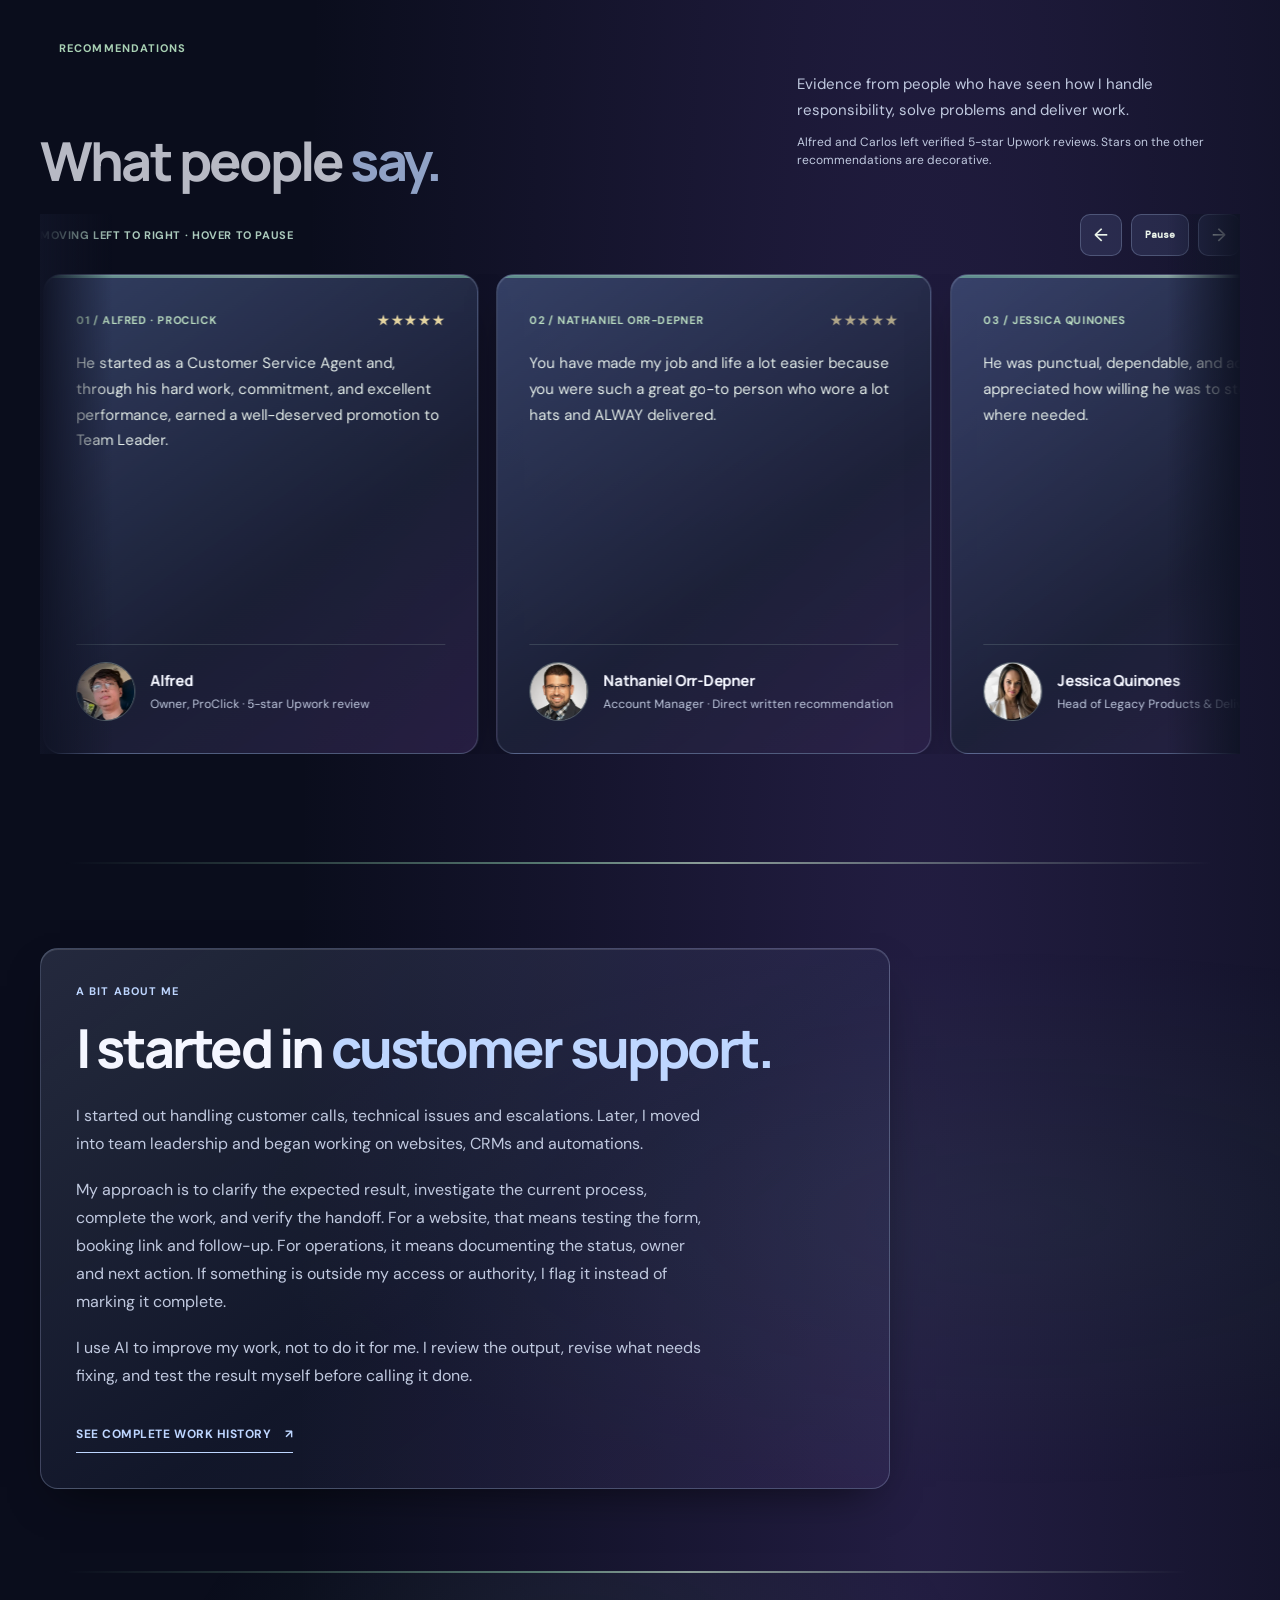
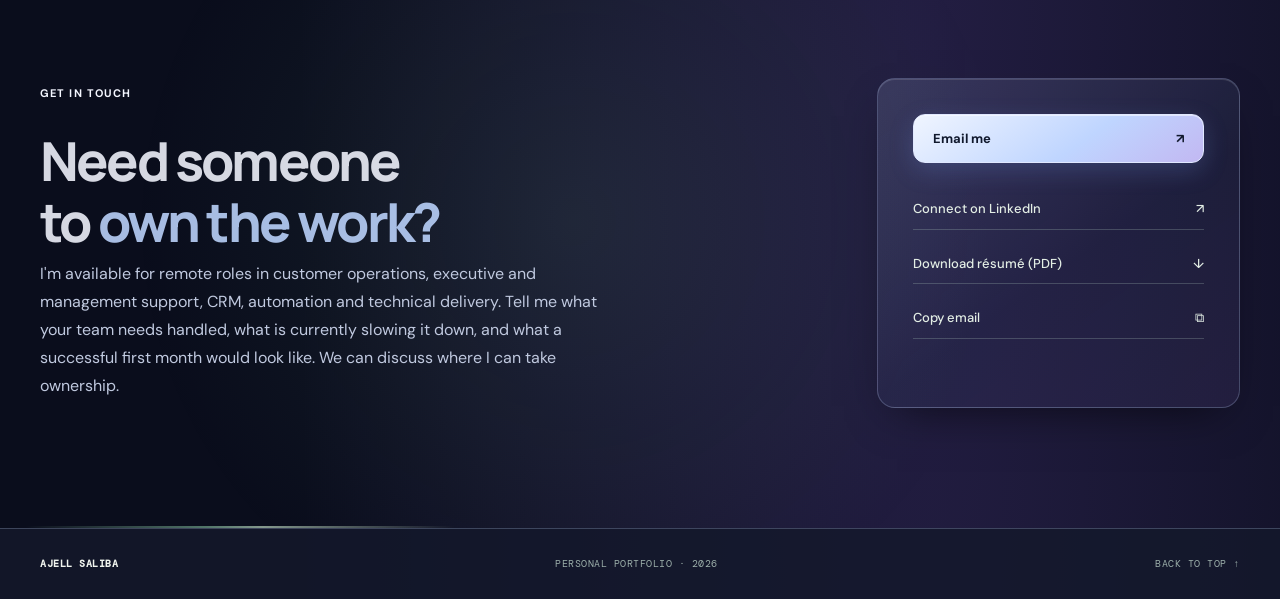
==== commit fe74511f: "Activate dark glassmorphism on homepage" ====
--- a/index.html
+++ b/index.html
@@ -20,6 +20,7 @@
 <link rel="stylesheet" href="https://fonts.googleapis.com/css2?family=DM+Mono:wght@400;500&family=DM+Sans:wght@400;500;600;700&family=Manrope:wght@400;500;600;700;800&family=Playfair+Display:ital,wght@0,500;0,600;1,500;1,600&display=swap">
 <link rel="preload" href="assets/hero-city.webp" as="image" type="image/webp">
 <link rel="stylesheet" href="styles.css?v=39">
+<link rel="stylesheet" href="glassmorphism.css?v=1">
 <script src="main.js?v=39" defer></script>
 <title>Ajell Saliba | Professional Portfolio</title>
 </head>
--- a/glassmorphism.css
+++ b/glassmorphism.css
@@ -0,0 +1,63 @@
+/* Dark glassmorphism: layered light, frosted surfaces, restrained highlights. */
+:root {
+  --glass-base:#0a0d1c;
+  --glass-ink:#f4f6ff;
+  --glass-muted:#c0c9df;
+  --glass-accent:#b6d5ff;
+  --glass-line:rgba(197,217,255,.24);
+  --glass-edge:rgba(220,235,255,.44);
+  --glass-fill:linear-gradient(145deg,rgba(174,194,239,.16),rgba(73,88,135,.13) 55%,rgba(121,96,174,.12));
+  --glass-shadow:0 18px 44px -20px rgba(0,0,0,.66),inset 0 1px 0 rgba(255,255,255,.13);
+  --glass-ambient:radial-gradient(ellipse at 12% 12%,rgba(137,54,107,.28),transparent 45%),radial-gradient(ellipse at 84% 24%,rgba(68,131,212,.32),transparent 47%),radial-gradient(ellipse at 72% 92%,rgba(119,85,196,.23),transparent 48%),#0a0d1c;
+}
+@supports (backdrop-filter:blur(16px)) or (-webkit-backdrop-filter:blur(16px)) {
+  .glass-blur { -webkit-backdrop-filter:blur(16px) saturate(125%);backdrop-filter:blur(16px) saturate(125%); }
+}
+
+/* Personal portfolio homepage: preserve the existing imagery, scroll chapters and interactions. */
+body:has(#home){--night:#0a0d1c;--night2:#151a2e;--cream:#14192d;--ink:#f4f6ff;--mint:#bed6ff;--muted:#c0c9df;--line:var(--glass-line);--line-dark:var(--glass-line);--fx-glow:rgba(174,197,255,.20);background:var(--glass-ambient);color:var(--glass-ink);}
+body:has(#home) .site-header{background:linear-gradient(115deg,rgba(22,26,46,.90),rgba(41,48,79,.78),rgba(37,27,53,.87));border:1px solid var(--glass-line);border-radius:16px;box-shadow:0 12px 35px rgba(0,0,0,.34),inset 0 1px rgba(255,255,255,.14);-webkit-backdrop-filter:blur(20px) saturate(125%);backdrop-filter:blur(20px) saturate(125%);}
+@media(min-width:801px){body:has(#home) .site-header{margin:10px clamp(16px,2vw,32px) 0;top:10px;}}
+body:has(#home) .desktop-nav a,body:has(#home) .brand small{color:var(--glass-muted);}
+body:has(#home) .desktop-nav .nav-contact{background:rgba(173,196,246,.12);border-color:var(--glass-line);border-radius:10px;}
+body:has(#home) .mobile-menu{background:rgba(15,19,36,.98);}
+#main .hero{background:var(--glass-ambient);}
+#main .hero-copy{padding:clamp(22px,3vw,42px);border:1px solid var(--glass-line);border-radius:22px;background:linear-gradient(145deg,rgba(97,116,165,.28),rgba(14,19,37,.67));box-shadow:var(--glass-shadow);-webkit-backdrop-filter:blur(15px);backdrop-filter:blur(15px);}
+#main .hero h1 em{color:#c4d8ff;}
+#main .hero-description,#main .hero-footnote{color:var(--glass-muted);}
+#main .hero-bottom{border-color:var(--glass-line);background:rgba(17,22,42,.60);}
+#main :is(.surface-light,.surface-dark,.experience,.voices-section,.contact-section){background:transparent;color:var(--glass-ink);}
+#main .surface-light :is(h2 em,.item-no,.case-title>.eyebrow,.text-link.dark-link,.eyebrow){color:#bed6ff;}
+#main .surface-light :is(.section-heading-grid>p,.expertise-item p,.case-detail>p,.case-title>p:not(.eyebrow),.about-text>p:not(.eyebrow)){color:var(--glass-muted);}
+#main .case-detail strong{color:#f1f4ff;}
+#main .expertise-grid,#main .case-list,#main .experience-list{border:0;gap:15px;}
+#main .case-list,#main .experience-list{display:grid;}
+#main :is(.expertise-item,.featured-project,.case-row,.experience-item,.contact-actions,.about-text){background:var(--glass-fill);border:1px solid var(--glass-line);border-radius:18px;box-shadow:var(--glass-shadow);}
+#main .case-row{padding:clamp(20px,3vw,36px);}
+#main .experience-item{padding:0 18px;}
+#main .about-text,#main .contact-actions{padding:clamp(20px,3vw,35px);}
+#main .expertise-item.v29-tilt:hover,#main .expertise-item:hover{background:linear-gradient(145deg,rgba(166,194,255,.23),rgba(103,91,170,.17));border-color:var(--glass-edge);}
+#main .expertise-item .item-no{color:#bcd4ff;text-shadow:none;}
+#main :is(.skill-tags span,.case-tag){background:rgba(157,180,236,.10);color:#d5e3ff;border-color:var(--glass-line);border-radius:999px;}
+#main .expertise-item:hover .skill-tags span{background:rgba(157,180,236,.18);border-color:var(--glass-edge);}
+#main .featured-project{overflow:hidden;}
+#main .featured-project:not(.featured-project-pawnova) .project-art{background:radial-gradient(ellipse at 60% 40%,rgba(104,154,230,.32),transparent 65%),radial-gradient(ellipse at 12% 85%,rgba(149,68,122,.23),transparent 65%),#14182b;border-color:var(--glass-line);}
+#main :is(.project-copy>p:not(.eyebrow),.secondary-project-copy>p:not(.eyebrow),.experience .opening-line>p,.voices-section .opening-line>p,.exp-body p,.contact-layout p:not(.eyebrow),.voice-person small,.voice-rating-note,.experience-note,.exp-date,.exp-role small){color:var(--glass-muted);}
+#main .voices-marquee-track .voices-grid>.voice,#main .voice{background:linear-gradient(145deg,rgba(67,83,126,.71),rgba(29,34,57,.88) 60%,rgba(47,35,76,.76));border-color:var(--glass-line);border-radius:18px;box-shadow:var(--glass-shadow);}
+#main .voices-section .voices-marquee::before{background:linear-gradient(90deg,#101426,transparent);}
+#main .voices-section .voices-marquee::after{background:linear-gradient(270deg,#101426,transparent);}
+#main .voices-marquee-controls button{background:rgba(135,161,223,.14);border-color:var(--glass-line);border-radius:10px;}
+#main .button-primary{background:linear-gradient(145deg,#f0f5ff,#bfd5ff 58%,#c2b8f2);border:1px solid #e0e8ff;color:#11192d;border-radius:12px;box-shadow:0 8px 24px rgba(115,152,234,.22),inset 0 1px #fff8;}
+#main .button-quiet{background:rgba(164,191,249,.12);color:#f3f6ff;border-color:var(--glass-line);border-radius:12px;}
+#main .button-primary:hover{background:#e6edff;}
+#main .experience-portrait{border-color:var(--glass-line);border-radius:16px;}
+body:has(#home) .site-footer{background:rgba(20,24,43,.84);border-color:var(--glass-line);}
+body:has(#home) .fx-orb.a{background:radial-gradient(circle,rgba(148,70,128,.38),transparent 68%);}
+body:has(#home) .fx-orb.b{background:radial-gradient(circle,rgba(103,152,236,.33),transparent 68%);}
+body:has(#home) .fx-progress{background:linear-gradient(90deg,#a6ccff,#b4a8f8,#e4eaff);}
+@media(max-width:800px){
+ body:has(#home) .site-header{border-radius:0;border-inline:0;}
+ #main .hero-copy{padding:18px;border-radius:16px;}
+ #main :is(.expertise-item,.featured-project,.case-row,.experience-item,.contact-actions,.about-text){border-radius:14px;}
+}
+@media(prefers-reduced-motion:reduce){#main .hero-copy{-webkit-backdrop-filter:none;backdrop-filter:none;background:rgba(21,29,48,.94);}}
